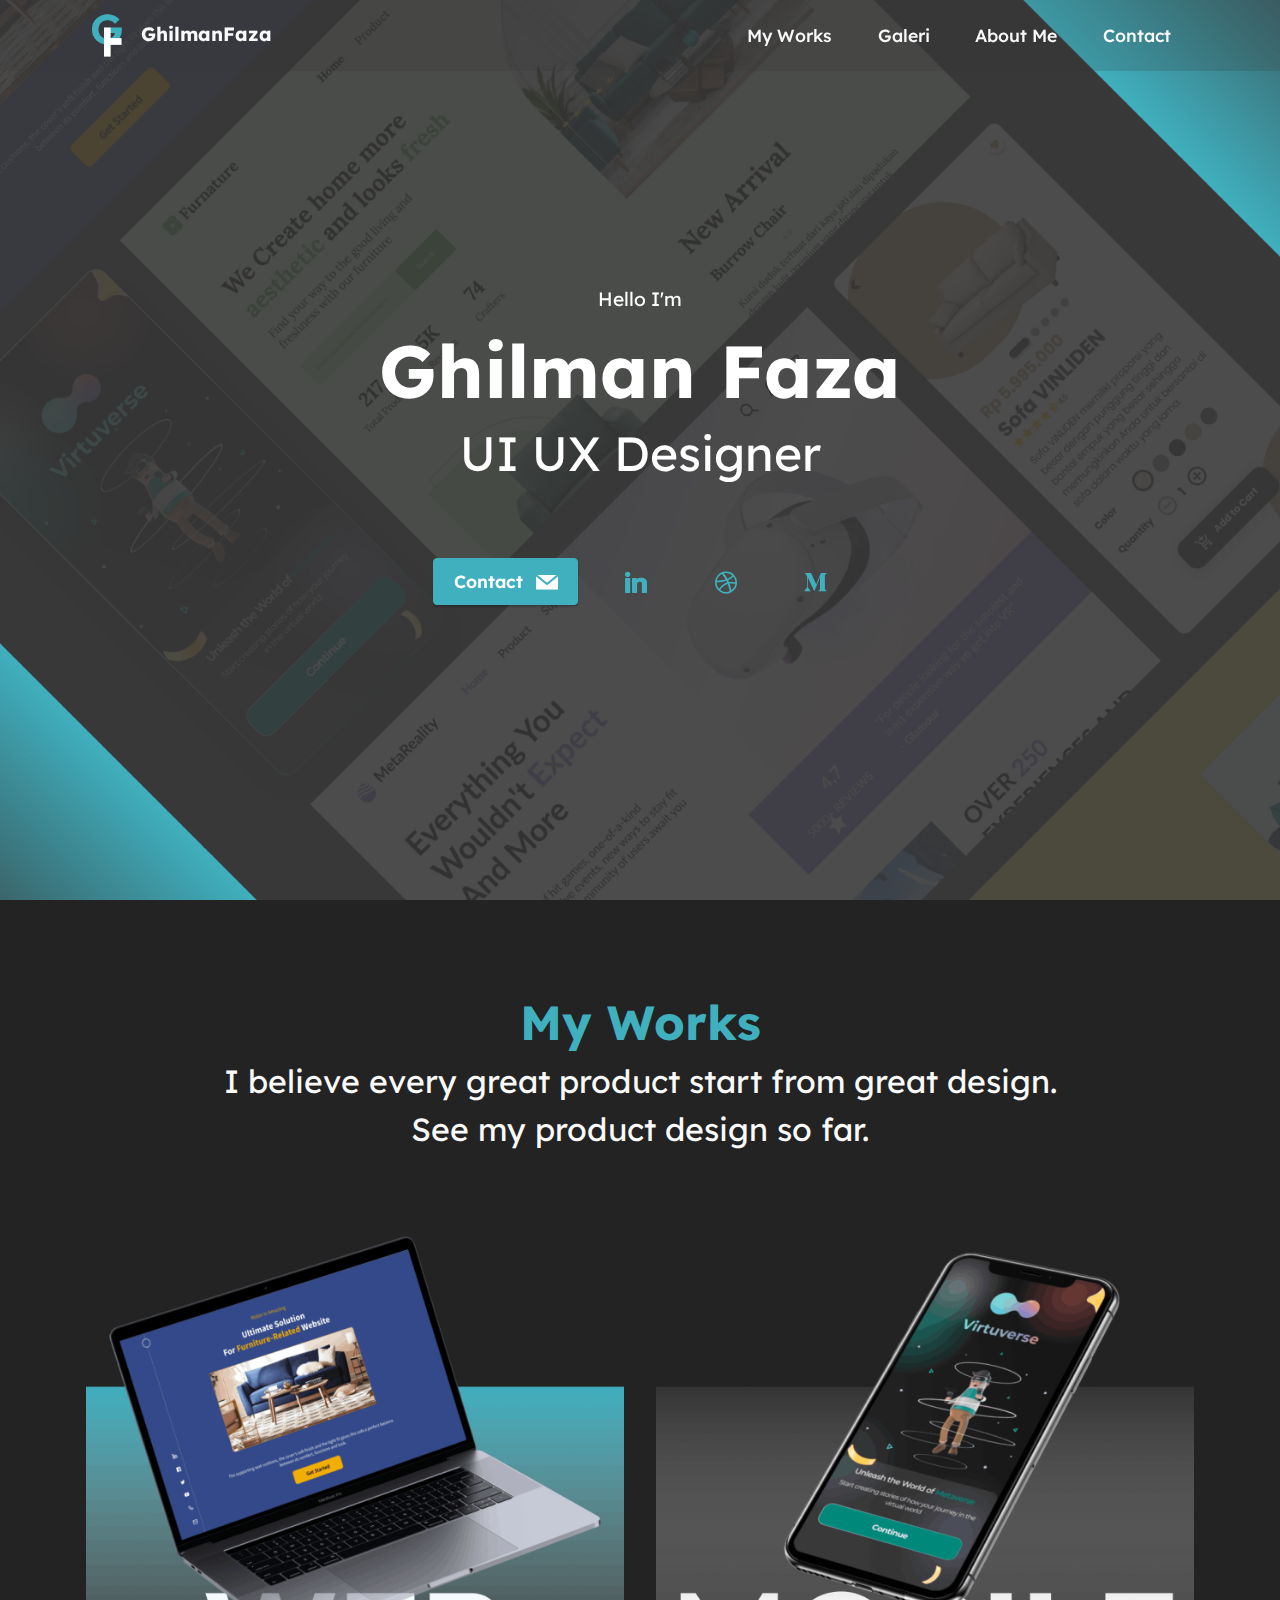
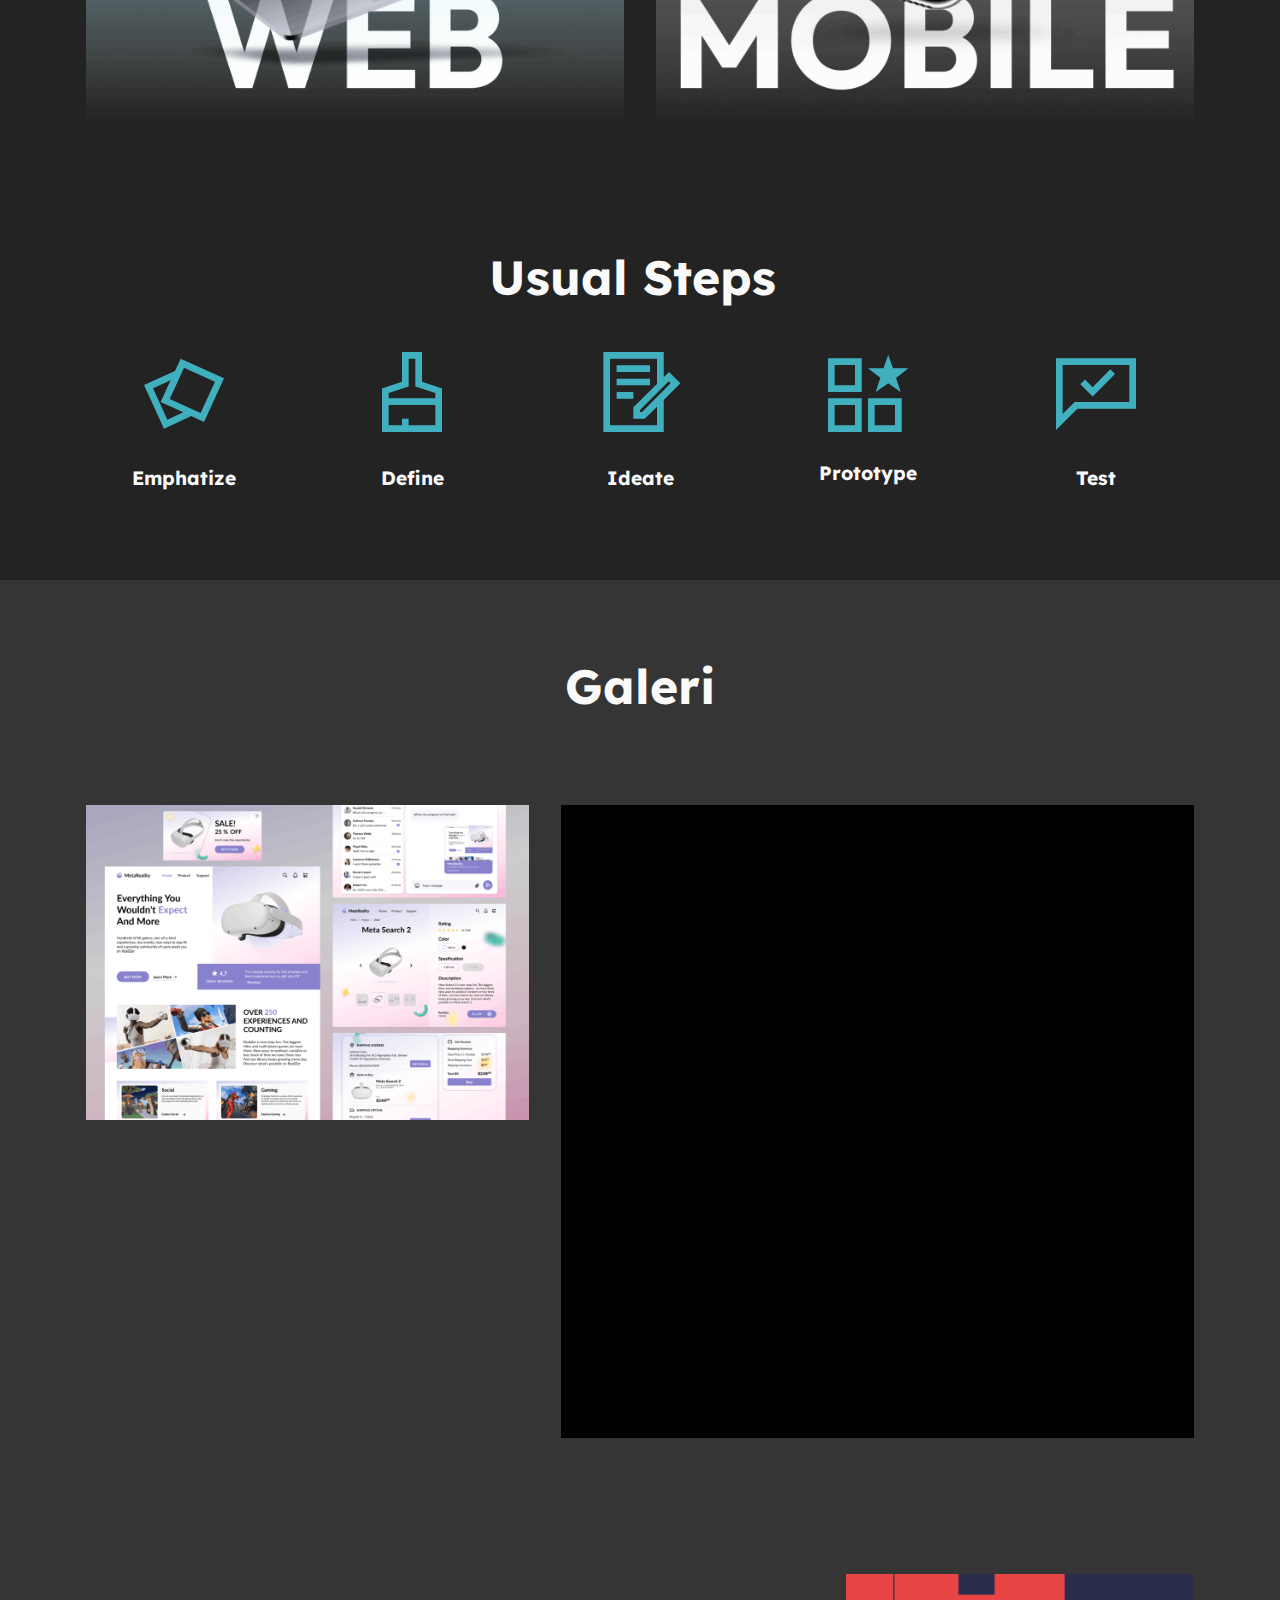
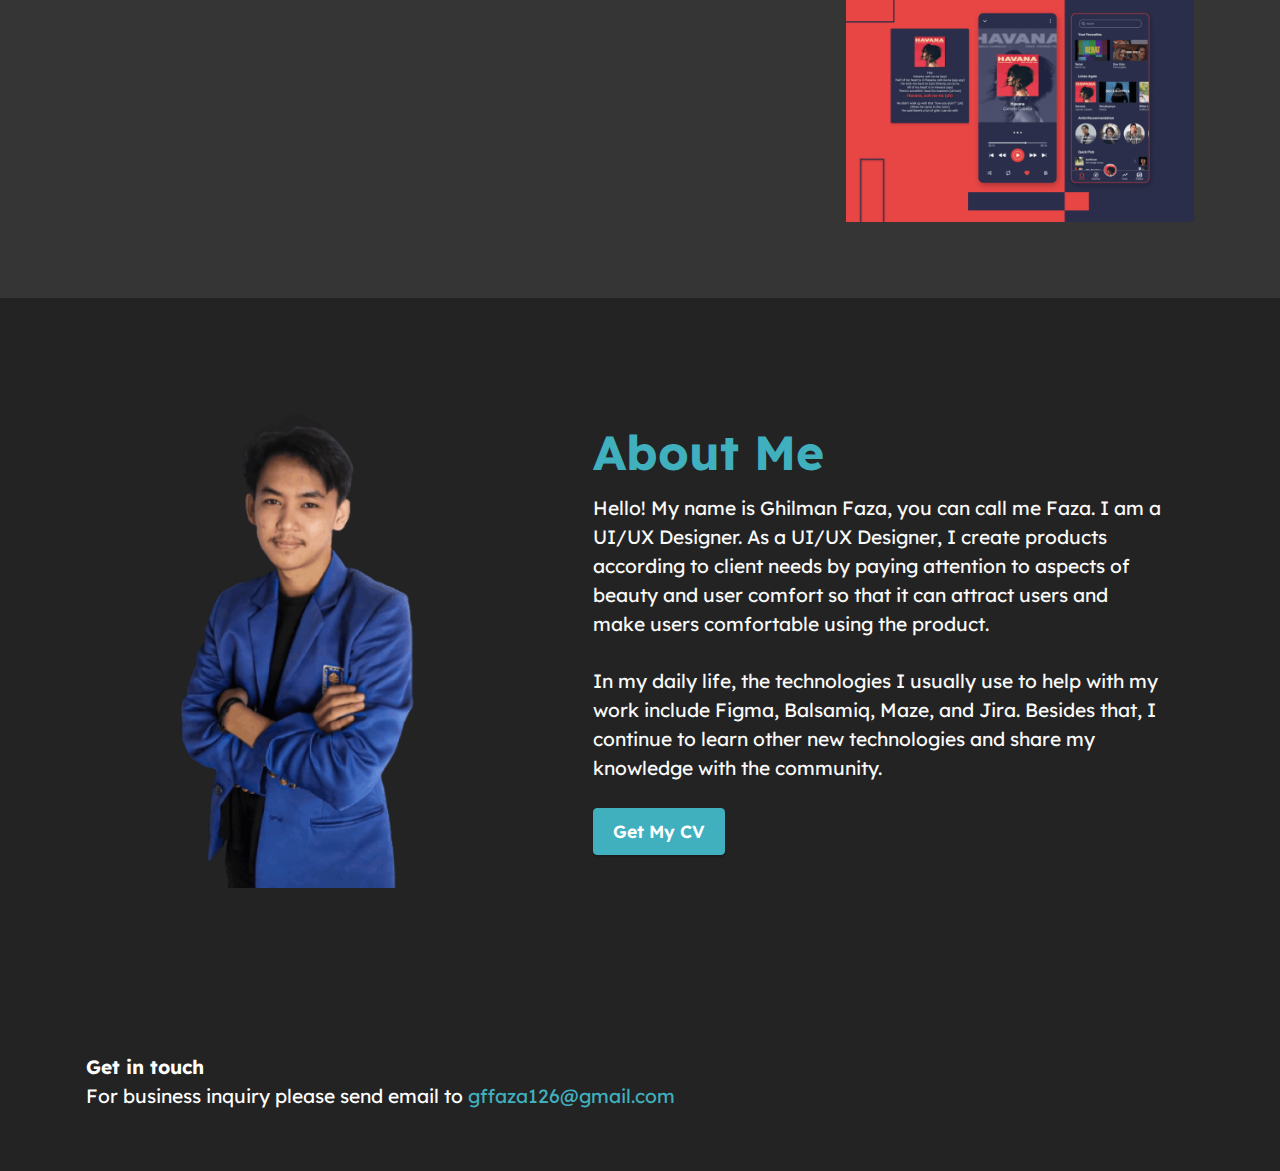
==== index.html @ dfd35814 "n.2" ====
<!DOCTYPE html>
<html  >
<head>
  <meta charset="UTF-8">
  <meta http-equiv="X-UA-Compatible" content="IE=edge">
  <meta name="generator" content="Mobirise v5.6.8, mobirise.com">
  <meta name="twitter:card" content="summary_large_image"/>
  <meta name="twitter:image:src" content="">
  <meta property="og:image" content="">
  <meta name="twitter:title" content="Home">
  <meta name="viewport" content="width=device-width, initial-scale=1, minimum-scale=1">
  <link rel="shortcut icon" href="assets/images/frame-2-1-95x96.png" type="image/x-icon">
  <meta name="description" content="">
  
  
  <title>Ghilman Faza</title>
  <link rel="stylesheet" href="assets/web/assets/mobirise-icons2/mobirise2.css">
  <link rel="stylesheet" href="assets/bootstrap/css/bootstrap.min.css">
  <link rel="stylesheet" href="assets/bootstrap/css/bootstrap-grid.min.css">
  <link rel="stylesheet" href="assets/bootstrap/css/bootstrap-reboot.min.css">
  <link rel="stylesheet" href="assets/parallax/jarallax.css">
  <link rel="stylesheet" href="assets/dropdown/css/style.css">
  <link rel="stylesheet" href="assets/socicon/css/styles.css">
  <link rel="stylesheet" href="assets/theme/css/style.css">
  <link rel="preload" href="https://fonts.googleapis.com/css?family=Lexend:100,200,300,400,500,600,700,800,900&display=swap" as="style" onload="this.onload=null;this.rel='stylesheet'">
  <noscript><link rel="stylesheet" href="https://fonts.googleapis.com/css?family=Lexend:100,200,300,400,500,600,700,800,900&display=swap"></noscript>
  <link rel="preload" as="style" href="assets/mobirise/css/mbr-additional.css"><link rel="stylesheet" href="assets/mobirise/css/mbr-additional.css" type="text/css">
  
  <style>
    @media only screen and (max-width: 600px) {
  body {
    background-color: lightblue;
  }
}
  </style>
  
  
  
</head>
<body>
  
  <section data-bs-version="5.1" class="menu menu2 cid-sFF0ciwnEL" once="menu" id="menu2-0">
    
    <nav class="navbar navbar-dropdown navbar-fixed-top navbar-expand-lg">
        <div class="container">
            <div class="navbar-brand">
                <span class="navbar-logo">
                    <a href="index.html#top">
                        <img src="assets/images/frame-2-1-95x96.png" alt="" style="height: 3rem;">
                    </a>
                </span>
                <span class="navbar-caption-wrap"><a class="navbar-caption text-white text-primary display-7" href="index.html#top">GhilmanFaza</a></span>
            </div>
            <button class="navbar-toggler" type="button" data-toggle="collapse" data-bs-toggle="collapse" data-target="#navbarSupportedContent" data-bs-target="#navbarSupportedContent" aria-controls="navbarNavAltMarkup" aria-expanded="false" aria-label="Toggle navigation">
                <div class="hamburger">
                    <span></span>
                    <span></span>
                    <span></span>
                    <span></span>
                </div>
            </button>
            <div class="collapse navbar-collapse" id="navbarSupportedContent">
                <ul class="navbar-nav nav-dropdown nav-right" data-app-modern-menu="true">
                    <li class="nav-item"><a class="nav-link link text-white text-primary display-4" href="index.html#content1-s">My Works</a></li>                    
                    <li class="nav-item"><a class="nav-link link text-white text-primary display-4" href="index.html#content4-c">Galeri</a></li>
                    <li class="nav-item"><a class="nav-link link text-white display-4" href="index.html#image1-b">About Me</a></li>
                    <li class="nav-item"><a class="nav-link link text-white text-primary display-4" href="mailto:gffaza126@gmail.com">Contact</a></li>
                </ul>
                
                
            </div>
        </div>
    </nav>
</section>

<section data-bs-version="5.1" class="header6 cid-tgIp2C3oTx mbr-fullscreen mbr-parallax-background" id="header6-0">

    

    <div class="align-center container">
        <div class="row justify-content-center">
            <div class="col-12 col-lg-10">
                <h1 class="mbr-section-title mbr-fonts-style mbr-white mb-3 display-7">Hello I'm</h1>
                <h2 class="mbr-section-subtitle mbr-fonts-style mbr-white mb-3 display-1"><strong>Ghilman Faza</strong></h2>
                <p class="mbr-text mbr-white mbr-fonts-style display-2">UI UX Designer<br><br></p>
                <div class="mbr-section-btn mt-3"><a class="btn btn-success display-4" href="mailto:gffaza126@gmail.com"><span class="socicon socicon-mail mbr-iconfont mbr-iconfont-btn"></span>Contact&nbsp;</a> <a class="btn btn-success-outline display-4" href="https://www.linkedin.com/in/ghilman-faza/" target="_blank"><span class="socicon socicon-linkedin mbr-iconfont mbr-iconfont-btn"></span></a> <a class="btn btn-success-outline display-4" href="https://dribbble.com/gffaza" target="_blank"><span class="socicon socicon-dribbble mbr-iconfont mbr-iconfont-btn"></span></a> <a class="btn btn-success-outline display-4" href="https://medium.com/@gffaza" target="_blank"><span class="socicon socicon-medium mbr-iconfont mbr-iconfont-btn"></span></a></div>
            </div>
        </div>
    </div>
</section>

<section data-bs-version="5.1" class="content1 cid-tgOLYZQV7z" id="content1-s">
    
    
    <div class="container">
        <div class="mbr-section-head">
            <h4 class="mbr-section-title mbr-fonts-style align-center mb-0 display-2"><strong>My Works</strong></h4>
            <h5 class="mbr-section-subtitle mbr-fonts-style align-center mb-0 mt-2 display-5">I believe every great product start from great design.
<div>See my product design so far.</div></h5>
        </div>
        <div class="row mt-4">
            <div class="item features-image сol-12 col-md-6 col-lg-6">
                <div class="item-wrapper">
                    <div class="item-img">
                        <a href="Web.html"> 
                        <img src="assets/images/frame-8-1256x1256.png" alt="" title="">
                    </a>
                    </div>
                    
                    
                </div>
            </div>
            <div class="item features-image сol-12 col-md-6 col-lg-6">
                <div class="item-wrapper">
                    <div class="item-img">
                        <a href="Mobile.html">
                        <img src="assets/images/frame-9-1-1256x1256.png" alt="" title="">
                    </a>
                    </div>
                    
                    
                </div>
            </div>


        </div>
    </div>
</section>

<section data-bs-version="5.1" class="features13 cid-tgKFcHIdxY" id="features14-a">
    

    
    
    <div class="container">
        <div class="row">
            <div class="col-12">
                <h3 class="mbr-section-title align-center mb-4 mbr-fonts-style display-2"><strong>Usual Steps&nbsp;</strong></h3>
            </div>
            <div class="card col-12 col-md-4 col-lg-2 p-3">
                <div class="card-wrapper">
                    <div class="card-box align-center">
                        <span class="mbr-iconfont mobi-mbri-image-gallery mobi-mbri"></span>
                        <h4 class="card-title align-center mbr-black mbr-fonts-style display-7"><strong>Emphatize</strong></h4>
                    </div>
                </div>
            </div>
            <div class="card p-3 col-12 col-md-4 col-lg-2">
                <div class="card-wrapper">
                    <div class="card-box align-center">
                        <span class="mbr-iconfont mobi-mbri-website-theme-2 mobi-mbri"></span>
                        <h4 class="card-title align-center mbr-black mbr-fonts-style display-7">
                            <strong>Define</strong></h4>
                    </div>
                </div>
            </div>
            <div class="card p-3 col-12 col-md-4 col-lg-2">
                <div class="card-wrapper">
                    <div class="card-box align-center">
                        <span class="mbr-iconfont mobi-mbri-contact-form mobi-mbri"></span>
                        <h4 class="card-title align-center mbr-black mbr-fonts-style display-7">
                            <strong>Ideate</strong></h4>
                    </div>
                </div>
            </div>
            <div class="card p-3 col-12 col-md-4 col-lg-2">
                <div class="card-wrapper">
                    <div class="card-box align-center">
                        <span class="mbr-iconfont mobi-mbri-features mobi-mbri"></span>
                        <h4 class="card-title align-center mbr-black mbr-fonts-style display-7"><p>
                            <strong>Prototype</strong></p></h4>
                    </div>
                </div>
            </div>
            <div class="card p-3 col-12 col-md-4 col-lg-2">
                <div class="card-wrapper">
                    <div class="card-box align-center">
                        <span class="mbr-iconfont mobi-mbri-cust-feedback mobi-mbri"></span>
                        <h4 class="card-title align-center mbr-black mbr-fonts-style display-7">
                            <strong>Test</strong></h4>
                    </div>
                </div>
            </div>
            
        </div>
    </div>
</section>

<section data-bs-version="5.1" class="content4 cid-tgO1Lj1Eze" id="content4-c">
    

    
    
    <div class="container">
        <div class="row justify-content-center">
            <div class="title col-md-12 col-lg-10">
                <h3 class="mbr-section-title mbr-fonts-style align-center mb-4 display-2"><strong>Galeri</strong></h3>
                
                
            </div>
        </div>
    </div>
</section>

<section data-bs-version="5.1" class="image5 cid-tgItco4JUS" id="image5-1">
    
    
    
    <div class="container">
        <div class="row">
            <div class="col-12 col-md-12">
                <div class="row">
                    <div class="col-12 col-lg-5">
                        <div class="img-item mb-3">
                            <img src="assets/images/desktop-9-1036x737.png" alt="">
                            
                        </div>
                    </div>
                    <div class="col-12 col-lg">
                        <div class="img-item mb-3">
                            
                            <!-- <img src="assets/images/instagram-post-2-1476x1476.jpg" alt=""> -->
                            <video src="assets/images/appprototype.mp4" autoplay muted loop width="100%"></video>
                            
                        </div>
                    </div>
                </div>
            </div>
        </div>
    </div>
</section>

<section data-bs-version="5.1" class="image6 cid-tgItx5Ppo9" id="image6-5">
    
    
    
    
    
    <div class="container">
        <div class="row">
            <div class="col-12 col-md-12">
                <div class="row">
                    <div class="col-12 col-lg-8">
                        <div class="img-item mb-3">
                            <!-- <img src="assets/images/desktop-1-1440x1024.jpg" alt=""> -->
                            <video src="assets/images/webprototype.mp4" autoplay loop muted width="100%"></video>
                        </div>
                    </div>
                    <div class="col-12 col-lg">
                        <div class="img-item mb-3">
                            <img src="assets/images/desktop-2-1-816x580.png" alt="">
                            
                        </div>
                    </div>
                </div>
            </div>
        </div>
    </div>
</section>

<section data-bs-version="5.1" class="image1 cid-sFF75ZhH2d" id="image1-b">
    

    

    <div class="container">
        <div class="row align-items-center">
            <div class="col-12 col-lg-5">
                <div class="image-wrapper">
                    <img src="assets/images/whatsapp-image-2022-09-02-at-19.20-4-1036x1136.png" alt="">
                    
                </div>
            </div>
            <div class="col-12 col-lg">
                <div class="text-wrapper">
                    <h3 class="mbr-section-title mbr-fonts-style mb-3 display-2">
                        <strong>About Me</strong></h3>
                    <p class="mbr-text mbr-fonts-style display-7">
                        Hello! My name is Ghilman Faza, you can call me Faza. I am a UI/UX Designer. As a UI/UX Designer, I create products according to client needs by paying attention to aspects of beauty and user comfort so that it can attract users and make users comfortable using the product.
                        <br><br>
                        In my daily life, the technologies I usually use to help with my work include Figma, Balsamiq, Maze, and Jira. Besides that, I continue to learn other new technologies and share my knowledge with the community.</p>
                        <div class="mbr-section-btn mt-3">
                            <a class="btn btn-success display-4" href="assets/file/CV_GhilmanFaza.pdf" download >Get My CV</a> 
                        </div>                        
                </div>
            </div>
        </div>
    </div>
</section>

<section data-bs-version="5.1" class="footer7 cid-sFF3CYc3p7" once="footers" id="footer7-9">

    

    

    <div class="container">
        <div class="media-container-row align-center mbr-white">
            <div class="col-12">
                <p class="mbr-text mb-0 mbr-fonts-style display-7"><strong>Get in touch
</strong><br>For business inquiry please send email to <a href="mailto:gffaza126@gmail.com" class="text-success">gffaza126@gmail.com</a></p>
            </div>
        </div>
    </div>
</section><section class="display-7" style="padding: 0;align-items: center;justify-content: center;flex-wrap: wrap;    align-content: center;display: flex;position: relative;height: 0rem;"><a href="https://mobiri.se/2593733" style="flex: 1 1;height: 0rem;position: absolute;width: 100%;z-index: 1;"><img alt="" style="height: 0rem;" src="[data-uri]"></a><p style="margin: 0;text-align: center;" class="display-7"></p><a style="z-index:1" href="https://mobirise.com"> </a></section><script src="assets/bootstrap/js/bootstrap.bundle.min.js"></script>  <script src="assets/parallax/jarallax.js"></script>  <script src="assets/smoothscroll/smooth-scroll.js"></script>  <script src="assets/ytplayer/index.js"></script>  <script src="assets/dropdown/js/navbar-dropdown.js"></script>  <script src="assets/theme/js/script.js"></script>  
  
  
</body>
</html>
---- assets/web/assets/mobirise-icons2/mobirise2.css ----
@font-face {
  font-family: 'Moririse2';
  font-display: swap;
  src:  url('mobirise2.eot?f2bix4');
  src:  url('mobirise2.eot?f2bix4#iefix') format('embedded-opentype'),
    url('mobirise2.ttf?f2bix4') format('truetype'),
    url('mobirise2.woff?f2bix4') format('woff'),
    url('mobirise2.svg?f2bix4#mobirise2') format('svg');
  font-weight: normal;
  font-style: normal;
}

[class^="mobi-"], [class*=" mobi-"] {
  /* use !important to prevent issues with browser extensions that change fonts */
  font-family: 'Moririse2' !important;
  speak: none;
  font-style: normal;
  font-weight: normal;
  font-variant: normal;
  text-transform: none;
  line-height: 1;

  /* Better Font Rendering =========== */
  -webkit-font-smoothing: antialiased;
  -moz-osx-font-smoothing: grayscale;
}

.mobi-mbri-add-submenu:before {
  content: "\e900";
}
.mobi-mbri-alert:before {
  content: "\e901";
}
.mobi-mbri-align-center:before {
  content: "\e902";
}
.mobi-mbri-align-justify:before {
  content: "\e903";
}
.mobi-mbri-align-left:before {
  content: "\e904";
}
.mobi-mbri-align-right:before {
  content: "\e905";
}
.mobi-mbri-android:before {
  content: "\e906";
}
.mobi-mbri-apple:before {
  content: "\e907";
}
.mobi-mbri-arrow-down:before {
  content: "\e908";
}
.mobi-mbri-arrow-next:before {
  content: "\e909";
}
.mobi-mbri-arrow-prev:before {
  content: "\e90a";
}
.mobi-mbri-arrow-up:before {
  content: "\e90b";
}
.mobi-mbri-bold:before {
  content: "\e90c";
}
.mobi-mbri-bookmark:before {
  content: "\e90d";
}
.mobi-mbri-bootstrap:before {
  content: "\e90e";
}
.mobi-mbri-briefcase:before {
  content: "\e90f";
}
.mobi-mbri-browse:before {
  content: "\e910";
}
.mobi-mbri-bulleted-list:before {
  content: "\e911";
}
.mobi-mbri-calendar:before {
  content: "\e912";
}
.mobi-mbri-camera:before {
  content: "\e913";
}
.mobi-mbri-cart-add:before {
  content: "\e914";
}
.mobi-mbri-cart-full:before {
  content: "\e915";
}
.mobi-mbri-cash:before {
  content: "\e916";
}
.mobi-mbri-change-style:before {
  content: "\e917";
}
.mobi-mbri-chat:before {
  content: "\e918";
}
.mobi-mbri-clock:before {
  content: "\e919";
}
.mobi-mbri-close:before {
  content: "\e91a";
}
.mobi-mbri-cloud:before {
  content: "\e91b";
}
.mobi-mbri-code:before {
  content: "\e91c";
}
.mobi-mbri-contact-form:before {
  content: "\e91d";
}
.mobi-mbri-credit-card:before {
  content: "\e91e";
}
.mobi-mbri-cursor-click:before {
  content: "\e91f";
}
.mobi-mbri-cust-feedback:before {
  content: "\e920";
}
.mobi-mbri-database:before {
  content: "\e921";
}
.mobi-mbri-delivery:before {
  content: "\e922";
}
.mobi-mbri-desktop:before {
  content: "\e923";
}
.mobi-mbri-devices:before {
  content: "\e924";
}
.mobi-mbri-down:before {
  content: "\e925";
}
.mobi-mbri-download-2:before {
  content: "\e926";
}
.mobi-mbri-download:before {
  content: "\e927";
}
.mobi-mbri-drag-n-drop-2:before {
  content: "\e928";
}
.mobi-mbri-drag-n-drop:before {
  content: "\e929";
}
.mobi-mbri-edit-2:before {
  content: "\e92a";
}
.mobi-mbri-edit:before {
  content: "\e92b";
}
.mobi-mbri-error:before {
  content: "\e92c";
}
.mobi-mbri-extension:before {
  content: "\e92d";
}
.mobi-mbri-features:before {
  content: "\e92e";
}
.mobi-mbri-file:before {
  content: "\e92f";
}
.mobi-mbri-flag:before {
  content: "\e930";
}
.mobi-mbri-folder:before {
  content: "\e931";
}
.mobi-mbri-gift:before {
  content: "\e932";
}
.mobi-mbri-github:before {
  content: "\e933";
}
.mobi-mbri-globe-2:before {
  content: "\e934";
}
.mobi-mbri-globe:before {
  content: "\e935";
}
.mobi-mbri-growing-chart:before {
  content: "\e936";
}
.mobi-mbri-hearth:before {
  content: "\e937";
}
.mobi-mbri-help:before {
  content: "\e938";
}
.mobi-mbri-home:before {
  content: "\e939";
}
.mobi-mbri-hot-cup:before {
  content: "\e93a";
}
.mobi-mbri-idea:before {
  content: "\e93b";
}
.mobi-mbri-image-gallery:before {
  content: "\e93c";
}
.mobi-mbri-image-slider:before {
  content: "\e93d";
}
.mobi-mbri-info:before {
  content: "\e93e";
}
.mobi-mbri-italic:before {
  content: "\e93f";
}
.mobi-mbri-key:before {
  content: "\e940";
}
.mobi-mbri-laptop:before {
  content: "\e941";
}
.mobi-mbri-layers:before {
  content: "\e942";
}
.mobi-mbri-left-right:before {
  content: "\e943";
}
.mobi-mbri-left:before {
  content: "\e944";
}
.mobi-mbri-letter:before {
  content: "\e945";
}
.mobi-mbri-like:before {
  content: "\e946";
}
.mobi-mbri-link:before {
  content: "\e947";
}
.mobi-mbri-lock:before {
  content: "\e948";
}
.mobi-mbri-login:before {
  content: "\e949";
}
.mobi-mbri-logout:before {
  content: "\e94a";
}
.mobi-mbri-magic-stick:before {
  content: "\e94b";
}
.mobi-mbri-map-pin:before {
  content: "\e94c";
}
.mobi-mbri-menu:before {
  content: "\e94d";
}
.mobi-mbri-mobile-2:before {
  content: "\e94e";
}
.mobi-mbri-mobile-horizontal:before {
  content: "\e94f";
}
.mobi-mbri-mobile:before {
  content: "\e950";
}
.mobi-mbri-mobirise:before {
  content: "\e951";
}
.mobi-mbri-more-horizontal:before {
  content: "\e952";
}
.mobi-mbri-more-vertical:before {
  content: "\e953";
}
.mobi-mbri-music:before {
  content: "\e954";
}
.mobi-mbri-new-file:before {
  content: "\e955";
}
.mobi-mbri-numbered-list:before {
  content: "\e956";
}
.mobi-mbri-opened-folder:before {
  content: "\e957";
}
.mobi-mbri-pages:before {
  content: "\e958";
}
.mobi-mbri-paper-plane:before {
  content: "\e959";
}
.mobi-mbri-paperclip:before {
  content: "\e95a";
}
.mobi-mbri-phone:before {
  content: "\e95b";
}
.mobi-mbri-photo:before {
  content: "\e95c";
}
.mobi-mbri-photos:before {
  content: "\e95d";
}
.mobi-mbri-pin:before {
  content: "\e95e";
}
.mobi-mbri-play:before {
  content: "\e95f";
}
.mobi-mbri-plus:before {
  content: "\e960";
}
.mobi-mbri-preview:before {
  content: "\e961";
}
.mobi-mbri-print:before {
  content: "\e962";
}
.mobi-mbri-protect:before {
  content: "\e963";
}
.mobi-mbri-question:before {
  content: "\e964";
}
.mobi-mbri-quote-left:before {
  content: "\e965";
}
.mobi-mbri-quote-right:before {
  content: "\e966";
}
.mobi-mbri-redo:before {
  content: "\e967";
}
.mobi-mbri-refresh:before {
  content: "\e968";
}
.mobi-mbri-responsive-2:before {
  content: "\e969";
}
.mobi-mbri-responsive:before {
  content: "\e96a";
}
.mobi-mbri-right:before {
  content: "\e96b";
}
.mobi-mbri-rocket:before {
  content: "\e96c";
}
.mobi-mbri-sad-face:before {
  content: "\e96d";
}
.mobi-mbri-sale:before {
  content: "\e96e";
}
.mobi-mbri-save:before {
  content: "\e96f";
}
.mobi-mbri-search:before {
  content: "\e970";
}
.mobi-mbri-setting-2:before {
  content: "\e971";
}
.mobi-mbri-setting-3:before {
  content: "\e972";
}
.mobi-mbri-setting:before {
  content: "\e973";
}
.mobi-mbri-share:before {
  content: "\e974";
}
.mobi-mbri-shopping-bag:before {
  content: "\e975";
}
.mobi-mbri-shopping-basket:before {
  content: "\e976";
}
.mobi-mbri-shopping-cart:before {
  content: "\e977";
}
.mobi-mbri-sites:before {
  content: "\e978";
}
.mobi-mbri-smile-face:before {
  content: "\e979";
}
.mobi-mbri-speed:before {
  content: "\e97a";
}
.mobi-mbri-star:before {
  content: "\e97b";
}
.mobi-mbri-success:before {
  content: "\e97c";
}
.mobi-mbri-sun:before {
  content: "\e97d";
}
.mobi-mbri-sun2:before {
  content: "\e97e";
}
.mobi-mbri-tablet-vertical:before {
  content: "\e97f";
}
.mobi-mbri-tablet:before {
  content: "\e980";
}
.mobi-mbri-target:before {
  content: "\e981";
}
.mobi-mbri-timer:before {
  content: "\e982";
}
.mobi-mbri-to-ftp:before {
  content: "\e983";
}
.mobi-mbri-to-local-drive:before {
  content: "\e984";
}
.mobi-mbri-touch-swipe:before {
  content: "\e985";
}
.mobi-mbri-touch:before {
  content: "\e986";
}
.mobi-mbri-trash:before {
  content: "\e987";
}
.mobi-mbri-underline:before {
  content: "\e988";
}
.mobi-mbri-undo:before {
  content: "\e989";
}
.mobi-mbri-unlink:before {
  content: "\e98a";
}
.mobi-mbri-unlock:before {
  content: "\e98b";
}
.mobi-mbri-up-down:before {
  content: "\e98c";
}
.mobi-mbri-up:before {
  content: "\e98d";
}
.mobi-mbri-update:before {
  content: "\e98e";
}
.mobi-mbri-upload-2:before {
  content: "\e98f";
}
.mobi-mbri-upload:before {
  content: "\e990";
}
.mobi-mbri-user-2:before {
  content: "\e991";
}
.mobi-mbri-user:before {
  content: "\e992";
}
.mobi-mbri-users:before {
  content: "\e993";
}
.mobi-mbri-video-play:before {
  content: "\e994";
}
.mobi-mbri-video:before {
  content: "\e995";
}
.mobi-mbri-watch:before {
  content: "\e996";
}
.mobi-mbri-website-theme-2:before {
  content: "\e997";
}
.mobi-mbri-website-theme:before {
  content: "\e998";
}
.mobi-mbri-wifi:before {
  content: "\e999";
}
.mobi-mbri-windows:before {
  content: "\e99a";
}
.mobi-mbri-zoom-in:before {
  content: "\e99b";
}
.mobi-mbri-zoom-out:before {
  content: "\e99c";
}
---- assets/parallax/jarallax.css ----
.jarallax {
    position: relative;
    z-index: 0;
}
.jarallax > .jarallax-img {
    position: absolute;
    object-fit: cover;
    /* support for plugin https://github.com/bfred-it/object-fit-images */
    font-family: 'object-fit: cover;';
    top: 0;
    left: 0;
    width: 100%;
    height: 100%;
    z-index: -1;
}
---- assets/dropdown/css/style.css ----
.navbar-dropdown {
  left: 0;
  padding: 0;
  position: absolute;
  right: 0;
  top: 0;
  transition: all 0.45s ease;
  z-index: 1030;
  background: #282828; }
  .navbar-dropdown .navbar-logo {
    margin-right: 0.8rem;
    transition: margin 0.3s ease-in-out;
    vertical-align: middle; }
    .navbar-dropdown .navbar-logo img {
      height: 3.125rem;
      transition: all 0.3s ease-in-out; }
    .navbar-dropdown .navbar-logo.mbr-iconfont {
      font-size: 3.125rem;
      line-height: 3.125rem; }
  .navbar-dropdown .navbar-caption {
    font-weight: 700;
    white-space: normal;
    vertical-align: -4px;
    line-height: 3.125rem !important; }
    .navbar-dropdown .navbar-caption, .navbar-dropdown .navbar-caption:hover {
      color: inherit;
      text-decoration: none; }
  .navbar-dropdown .mbr-iconfont + .navbar-caption {
    vertical-align: -1px; }
  .navbar-dropdown.navbar-fixed-top {
    position: fixed; }
  .navbar-dropdown .navbar-brand span {
    vertical-align: -4px; }
  .navbar-dropdown.bg-color.transparent {
    background: none; }
  .navbar-dropdown.navbar-short .navbar-brand {
    padding: 0.625rem 0; }
    .navbar-dropdown.navbar-short .navbar-brand span {
      vertical-align: -1px; }
  .navbar-dropdown.navbar-short .navbar-caption {
    line-height: 2.375rem !important;
    vertical-align: -2px; }
  .navbar-dropdown.navbar-short .navbar-logo {
    margin-right: 0.5rem; }
    .navbar-dropdown.navbar-short .navbar-logo img {
      height: 2.375rem; }
    .navbar-dropdown.navbar-short .navbar-logo.mbr-iconfont {
      font-size: 2.375rem;
      line-height: 2.375rem; }
  .navbar-dropdown.navbar-short .mbr-table-cell {
    height: 3.625rem; }
  .navbar-dropdown .navbar-close {
    left: 0.6875rem;
    position: fixed;
    top: 0.75rem;
    z-index: 1000; }
  .navbar-dropdown .hamburger-icon {
    content: "";
    display: inline-block;
    vertical-align: middle;
    width: 16px;
    -webkit-box-shadow: 0 -6px 0 1px #282828,0 0 0 1px #282828,0 6px 0 1px #282828;
    -moz-box-shadow: 0 -6px 0 1px #282828,0 0 0 1px #282828,0 6px 0 1px #282828;
    box-shadow: 0 -6px 0 1px #282828,0 0 0 1px #282828,0 6px 0 1px #282828; }

.dropdown-menu .dropdown-toggle[data-toggle="dropdown-submenu"]::after {
  border-bottom: 0.35em solid transparent;
  border-left: 0.35em solid;
  border-right: 0;
  border-top: 0.35em solid transparent;
  margin-left: 0.3rem; }

.dropdown-menu .dropdown-item:focus {
  outline: 0; }

.nav-dropdown {
  font-size: 0.75rem;
  font-weight: 500;
  height: auto !important; }
  .nav-dropdown .nav-btn {
    padding-left: 1rem; }
  .nav-dropdown .link {
    margin: .667em 1.667em;
    font-weight: 500;
    padding: 0;
    transition: color .2s ease-in-out; }
    .nav-dropdown .link.dropdown-toggle {
      margin-right: 2.583em; }
      .nav-dropdown .link.dropdown-toggle::after {
        margin-left: .25rem;
        border-top: 0.35em solid;
        border-right: 0.35em solid transparent;
        border-left: 0.35em solid transparent;
        border-bottom: 0; }
      .nav-dropdown .link.dropdown-toggle[aria-expanded="true"] {
        margin: 0;
        padding: 0.667em 3.263em  0.667em 1.667em; }
  .nav-dropdown .link::after,
  .nav-dropdown .dropdown-item::after {
    color: inherit; }
  .nav-dropdown .btn {
    font-size: 0.75rem;
    font-weight: 700;
    letter-spacing: 0;
    margin-bottom: 0;
    padding-left: 1.25rem;
    padding-right: 1.25rem; }
  .nav-dropdown .dropdown-menu {
    border-radius: 0;
    border: 0;
    left: 0;
    margin: 0;
    padding-bottom: 1.25rem;
    padding-top: 1.25rem;
    position: relative; }
  .nav-dropdown .dropdown-submenu {
    margin-left: 0.125rem;
    top: 0; }
  .nav-dropdown .dropdown-item {
    font-weight: 500;
    line-height: 2;
    padding: 0.3846em 4.615em 0.3846em 1.5385em;
    position: relative;
    transition: color .2s ease-in-out, background-color .2s ease-in-out; }
    .nav-dropdown .dropdown-item::after {
      margin-top: -0.3077em;
      position: absolute;
      right: 1.1538em;
      top: 50%; }
    .nav-dropdown .dropdown-item:focus, .nav-dropdown .dropdown-item:hover {
      background: none; }

@media (max-width: 767px) {
  .nav-dropdown.navbar-toggleable-sm {
    bottom: 0;
    display: none;
    left: 0;
    overflow-x: hidden;
    position: fixed;
    top: 0;
    transform: translateX(-100%);
    -ms-transform: translateX(-100%);
    -webkit-transform: translateX(-100%);
    width: 18.75rem;
    z-index: 999; } }
.nav-dropdown.navbar-toggleable-xl {
  bottom: 0;
  display: none;
  left: 0;
  overflow-x: hidden;
  position: fixed;
  top: 0;
  transform: translateX(-100%);
  -ms-transform: translateX(-100%);
  -webkit-transform: translateX(-100%);
  width: 18.75rem;
  z-index: 999; }

.nav-dropdown-sm {
  display: block !important;
  overflow-x: hidden;
  overflow: auto;
  padding-top: 3.875rem; }
  .nav-dropdown-sm::after {
    content: "";
    display: block;
    height: 3rem;
    width: 100%; }
  .nav-dropdown-sm.collapse.in ~ .navbar-close {
    display: block !important; }
  .nav-dropdown-sm.collapsing, .nav-dropdown-sm.collapse.in {
    transform: translateX(0);
    -ms-transform: translateX(0);
    -webkit-transform: translateX(0);
    transition: all 0.25s ease-out;
    -webkit-transition: all 0.25s ease-out;
    background: #282828; }
  .nav-dropdown-sm.collapsing[aria-expanded="false"] {
    transform: translateX(-100%);
    -ms-transform: translateX(-100%);
    -webkit-transform: translateX(-100%); }
  .nav-dropdown-sm .nav-item {
    display: block;
    margin-left: 0 !important;
    padding-left: 0; }
  .nav-dropdown-sm .link,
  .nav-dropdown-sm .dropdown-item {
    border-top: 1px dotted rgba(255, 255, 255, 0.1);
    font-size: 0.8125rem;
    line-height: 1.6;
    margin: 0 !important;
    padding: 0.875rem 2.4rem 0.875rem 1.5625rem !important;
    position: relative;
    white-space: normal; }
    .nav-dropdown-sm .link:focus, .nav-dropdown-sm .link:hover,
    .nav-dropdown-sm .dropdown-item:focus,
    .nav-dropdown-sm .dropdown-item:hover {
      background: rgba(0, 0, 0, 0.2) !important;
      color: #c0a375; }
  .nav-dropdown-sm .nav-btn {
    position: relative;
    padding: 1.5625rem 1.5625rem 0 1.5625rem; }
    .nav-dropdown-sm .nav-btn::before {
      border-top: 1px dotted rgba(255, 255, 255, 0.1);
      content: "";
      left: 0;
      position: absolute;
      top: 0;
      width: 100%; }
    .nav-dropdown-sm .nav-btn + .nav-btn {
      padding-top: 0.625rem; }
      .nav-dropdown-sm .nav-btn + .nav-btn::before {
        display: none; }
  .nav-dropdown-sm .btn {
    padding: 0.625rem 0; }
  .nav-dropdown-sm .dropdown-toggle[data-toggle="dropdown-submenu"]::after {
    margin-left: .25rem;
    border-top: 0.35em solid;
    border-right: 0.35em solid transparent;
    border-left: 0.35em solid transparent;
    border-bottom: 0; }
  .nav-dropdown-sm .dropdown-toggle[data-toggle="dropdown-submenu"][aria-expanded="true"]::after {
    border-top: 0;
    border-right: 0.35em solid transparent;
    border-left: 0.35em solid transparent;
    border-bottom: 0.35em solid; }
  .nav-dropdown-sm .dropdown-menu {
    margin: 0;
    padding: 0;
    position: relative;
    top: 0;
    left: 0;
    width: 100%;
    border: 0;
    float: none;
    border-radius: 0;
    background: none; }
  .nav-dropdown-sm .dropdown-submenu {
    left: 100%;
    margin-left: 0.125rem;
    margin-top: -1.25rem;
    top: 0; }

.navbar-toggleable-sm .nav-dropdown .dropdown-menu {
  position: absolute; }

.navbar-toggleable-sm .nav-dropdown .dropdown-submenu {
  left: 100%;
  margin-left: 0.125rem;
  margin-top: -1.25rem;
  top: 0; }

.navbar-toggleable-sm.opened .nav-dropdown .dropdown-menu {
  position: relative; }

.navbar-toggleable-sm.opened .nav-dropdown .dropdown-submenu {
  left: 0;
  margin-left: 00rem;
  margin-top: 0rem;
  top: 0; }

.is-builder .nav-dropdown.collapsing {
  transition: none !important; }
---- assets/socicon/css/styles.css ----
@charset "UTF-8";

@font-face {
  font-family: 'Socicon';
  src:  url('../fonts/socicon.eot');
  src:  url('../fonts/socicon.eot?#iefix') format('embedded-opentype'),
    url('../fonts/socicon.woff2') format('woff2'),
    url('../fonts/socicon.ttf') format('truetype'),
    url('../fonts/socicon.woff') format('woff'),
    url('../fonts/socicon.svg#socicon') format('svg');
  font-weight: normal;
  font-style: normal;
  font-display: swap;
}

[data-icon]:before {
  font-family: "socicon" !important;
  content: attr(data-icon);
  font-style: normal !important;
  font-weight: normal !important;
  font-variant: normal !important;
  text-transform: none !important;
  speak: none;
  line-height: 1;
  -webkit-font-smoothing: antialiased;
  -moz-osx-font-smoothing: grayscale;
}

[class^="socicon-"], [class*=" socicon-"] {
  /* use !important to prevent issues with browser extensions that change fonts */
  font-family: 'Socicon' !important;
  speak: none;
  font-style: normal;
  font-weight: normal;
  font-variant: normal;
  text-transform: none;
  line-height: 1;

  /* Better Font Rendering =========== */
  -webkit-font-smoothing: antialiased;
  -moz-osx-font-smoothing: grayscale;
}

.socicon-eitaa:before {
  content: "\e97c";
}
.socicon-soroush:before {
  content: "\e97d";
}
.socicon-bale:before {
  content: "\e97e";
}
.socicon-zazzle:before {
  content: "\e97b";
}
.socicon-society6:before {
  content: "\e97a";
}
.socicon-redbubble:before {
  content: "\e979";
}
.socicon-avvo:before {
  content: "\e978";
}
.socicon-stitcher:before {
  content: "\e977";
}
.socicon-googlehangouts:before {
  content: "\e974";
}
.socicon-dlive:before {
  content: "\e975";
}
.socicon-vsco:before {
  content: "\e976";
}
.socicon-flipboard:before {
  content: "\e973";
}
.socicon-ubuntu:before {
  content: "\e958";
}
.socicon-artstation:before {
  content: "\e959";
}
.socicon-invision:before {
  content: "\e95a";
}
.socicon-torial:before {
  content: "\e95b";
}
.socicon-collectorz:before {
  content: "\e95c";
}
.socicon-seenthis:before {
  content: "\e95d";
}
.socicon-googleplaymusic:before {
  content: "\e95e";
}
.socicon-debian:before {
  content: "\e95f";
}
.socicon-filmfreeway:before {
  content: "\e960";
}
.socicon-gnome:before {
  content: "\e961";
}
.socicon-itchio:before {
  content: "\e962";
}
.socicon-jamendo:before {
  content: "\e963";
}
.socicon-mix:before {
  content: "\e964";
}
.socicon-sharepoint:before {
  content: "\e965";
}
.socicon-tinder:before {
  content: "\e966";
}
.socicon-windguru:before {
  content: "\e967";
}
.socicon-cdbaby:before {
  content: "\e968";
}
.socicon-elementaryos:before {
  content: "\e969";
}
.socicon-stage32:before {
  content: "\e96a";
}
.socicon-tiktok:before {
  content: "\e96b";
}
.socicon-gitter:before {
  content: "\e96c";
}
.socicon-letterboxd:before {
  content: "\e96d";
}
.socicon-threema:before {
  content: "\e96e";
}
.socicon-splice:before {
  content: "\e96f";
}
.socicon-metapop:before {
  content: "\e970";
}
.socicon-naver:before {
  content: "\e971";
}
.socicon-remote:before {
  content: "\e972";
}
.socicon-internet:before {
  content: "\e957";
}
.socicon-moddb:before {
  content: "\e94b";
}
.socicon-indiedb:before {
  content: "\e94c";
}
.socicon-traxsource:before {
  content: "\e94d";
}
.socicon-gamefor:before {
  content: "\e94e";
}
.socicon-pixiv:before {
  content: "\e94f";
}
.socicon-myanimelist:before {
  content: "\e950";
}
.socicon-blackberry:before {
  content: "\e951";
}
.socicon-wickr:before {
  content: "\e952";
}
.socicon-spip:before {
  content: "\e953";
}
.socicon-napster:before {
  content: "\e954";
}
.socicon-beatport:before {
  content: "\e955";
}
.socicon-hackerone:before {
  content: "\e956";
}
.socicon-hackernews:before {
  content: "\e946";
}
.socicon-smashwords:before {
  content: "\e947";
}
.socicon-kobo:before {
  content: "\e948";
}
.socicon-bookbub:before {
  content: "\e949";
}
.socicon-mailru:before {
  content: "\e94a";
}
.socicon-gitlab:before {
  content: "\e945";
}
.socicon-instructables:before {
  content: "\e944";
}
.socicon-portfolio:before {
  content: "\e943";
}
.socicon-codered:before {
  content: "\e940";
}
.socicon-origin:before {
  content: "\e941";
}
.socicon-nextdoor:before {
  content: "\e942";
}
.socicon-udemy:before {
  content: "\e93f";
}
.socicon-livemaster:before {
  content: "\e93e";
}
.socicon-crunchbase:before {
  content: "\e93b";
}
.socicon-homefy:before {
  content: "\e93c";
}
.socicon-calendly:before {
  content: "\e93d";
}
.socicon-realtor:before {
  content: "\e90f";
}
.socicon-tidal:before {
  content: "\e910";
}
.socicon-qobuz:before {
  content: "\e911";
}
.socicon-natgeo:before {
  content: "\e912";
}
.socicon-mastodon:before {
  content: "\e913";
}
.socicon-unsplash:before {
  content: "\e914";
}
.socicon-homeadvisor:before {
  content: "\e915";
}
.socicon-angieslist:before {
  content: "\e916";
}
.socicon-codepen:before {
  content: "\e917";
}
.socicon-slack:before {
  content: "\e918";
}
.socicon-openaigym:before {
  content: "\e919";
}
.socicon-logmein:before {
  content: "\e91a";
}
.socicon-fiverr:before {
  content: "\e91b";
}
.socicon-gotomeeting:before {
  content: "\e91c";
}
.socicon-aliexpress:before {
  content: "\e91d";
}
.socicon-guru:before {
  content: "\e91e";
}
.socicon-appstore:before {
  content: "\e91f";
}
.socicon-homes:before {
  content: "\e920";
}
.socicon-zoom:before {
  content: "\e921";
}
.socicon-alibaba:before {
  content: "\e922";
}
.socicon-craigslist:before {
  content: "\e923";
}
.socicon-wix:before {
  content: "\e924";
}
.socicon-redfin:before {
  content: "\e925";
}
.socicon-googlecalendar:before {
  content: "\e926";
}
.socicon-shopify:before {
  content: "\e927";
}
.socicon-freelancer:before {
  content: "\e928";
}
.socicon-seedrs:before {
  content: "\e929";
}
.socicon-bing:before {
  content: "\e92a";
}
.socicon-doodle:before {
  content: "\e92b";
}
.socicon-bonanza:before {
  content: "\e92c";
}
.socicon-squarespace:before {
  content: "\e92d";
}
.socicon-toptal:before {
  content: "\e92e";
}
.socicon-gust:before {
  content: "\e92f";
}
.socicon-ask:before {
  content: "\e930";
}
.socicon-trulia:before {
  content: "\e931";
}
.socicon-loomly:before {
  content: "\e932";
}
.socicon-ghost:before {
  content: "\e933";
}
.socicon-upwork:before {
  content: "\e934";
}
.socicon-fundable:before {
  content: "\e935";
}
.socicon-booking:before {
  content: "\e936";
}
.socicon-googlemaps:before {
  content: "\e937";
}
.socicon-zillow:before {
  content: "\e938";
}
.socicon-niconico:before {
  content: "\e939";
}
.socicon-toneden:before {
  content: "\e93a";
}
.socicon-augment:before {
  content: "\e908";
}
.socicon-bitbucket:before {
  content: "\e909";
}
.socicon-fyuse:before {
  content: "\e90a";
}
.socicon-yt-gaming:before {
  content: "\e90b";
}
.socicon-sketchfab:before {
  content: "\e90c";
}
.socicon-mobcrush:before {
  content: "\e90d";
}
.socicon-microsoft:before {
  content: "\e90e";
}
.socicon-pandora:before {
  content: "\e907";
}
.socicon-messenger:before {
  content: "\e906";
}
.socicon-gamewisp:before {
  content: "\e905";
}
.socicon-bloglovin:before {
  content: "\e904";
}
.socicon-tunein:before {
  content: "\e903";
}
.socicon-gamejolt:before {
  content: "\e901";
}
.socicon-trello:before {
  content: "\e902";
}
.socicon-spreadshirt:before {
  content: "\e900";
}
.socicon-500px:before {
  content: "\e000";
}
.socicon-8tracks:before {
  content: "\e001";
}
.socicon-airbnb:before {
  content: "\e002";
}
.socicon-alliance:before {
  content: "\e003";
}
.socicon-amazon:before {
  content: "\e004";
}
.socicon-amplement:before {
  content: "\e005";
}
.socicon-android:before {
  content: "\e006";
}
.socicon-angellist:before {
  content: "\e007";
}
.socicon-apple:before {
  content: "\e008";
}
.socicon-appnet:before {
  content: "\e009";
}
.socicon-baidu:before {
  content: "\e00a";
}
.socicon-bandcamp:before {
  content: "\e00b";
}
.socicon-battlenet:before {
  content: "\e00c";
}
.socicon-mixer:before {
  content: "\e00d";
}
.socicon-bebee:before {
  content: "\e00e";
}
.socicon-bebo:before {
  content: "\e00f";
}
.socicon-behance:before {
  content: "\e010";
}
.socicon-blizzard:before {
  content: "\e011";
}
.socicon-blogger:before {
  content: "\e012";
}
.socicon-buffer:before {
  content: "\e013";
}
.socicon-chrome:before {
  content: "\e014";
}
.socicon-coderwall:before {
  content: "\e015";
}
.socicon-curse:before {
  content: "\e016";
}
.socicon-dailymotion:before {
  content: "\e017";
}
.socicon-deezer:before {
  content: "\e018";
}
.socicon-delicious:before {
  content: "\e019";
}
.socicon-deviantart:before {
  content: "\e01a";
}
.socicon-diablo:before {
  content: "\e01b";
}
.socicon-digg:before {
  content: "\e01c";
}
.socicon-discord:before {
  content: "\e01d";
}
.socicon-disqus:before {
  content: "\e01e";
}
.socicon-douban:before {
  content: "\e01f";
}
.socicon-draugiem:before {
  content: "\e020";
}
.socicon-dribbble:before {
  content: "\e021";
}
.socicon-drupal:before {
  content: "\e022";
}
.socicon-ebay:before {
  content: "\e023";
}
.socicon-ello:before {
  content: "\e024";
}
.socicon-endomodo:before {
  content: "\e025";
}
.socicon-envato:before {
  content: "\e026";
}
.socicon-etsy:before {
  content: "\e027";
}
.socicon-facebook:before {
  content: "\e028";
}
.socicon-feedburner:before {
  content: "\e029";
}
.socicon-filmweb:before {
  content: "\e02a";
}
.socicon-firefox:before {
  content: "\e02b";
}
.socicon-flattr:before {
  content: "\e02c";
}
.socicon-flickr:before {
  content: "\e02d";
}
.socicon-formulr:before {
  content: "\e02e";
}
.socicon-forrst:before {
  content: "\e02f";
}
.socicon-foursquare:before {
  content: "\e030";
}
.socicon-friendfeed:before {
  content: "\e031";
}
.socicon-github:before {
  content: "\e032";
}
.socicon-goodreads:before {
  content: "\e033";
}
.socicon-google:before {
  content: "\e034";
}
.socicon-googlescholar:before {
  content: "\e035";
}
.socicon-googlegroups:before {
  content: "\e036";
}
.socicon-googlephotos:before {
  content: "\e037";
}
.socicon-googleplus:before {
  content: "\e038";
}
.socicon-grooveshark:before {
  content: "\e039";
}
.socicon-hackerrank:before {
  content: "\e03a";
}
.socicon-hearthstone:before {
  content: "\e03b";
}
.socicon-hellocoton:before {
  content: "\e03c";
}
.socicon-heroes:before {
  content: "\e03d";
}
.socicon-smashcast:before {
  content: "\e03e";
}
.socicon-horde:before {
  content: "\e03f";
}
.socicon-houzz:before {
  content: "\e040";
}
.socicon-icq:before {
  content: "\e041";
}
.socicon-identica:before {
  content: "\e042";
}
.socicon-imdb:before {
  content: "\e043";
}
.socicon-instagram:before {
  content: "\e044";
}
.socicon-issuu:before {
  content: "\e045";
}
.socicon-istock:before {
  content: "\e046";
}
.socicon-itunes:before {
  content: "\e047";
}
.socicon-keybase:before {
  content: "\e048";
}
.socicon-lanyrd:before {
  content: "\e049";
}
.socicon-lastfm:before {
  content: "\e04a";
}
.socicon-line:before {
  content: "\e04b";
}
.socicon-linkedin:before {
  content: "\e04c";
}
.socicon-livejournal:before {
  content: "\e04d";
}
.socicon-lyft:before {
  content: "\e04e";
}
.socicon-macos:before {
  content: "\e04f";
}
.socicon-mail:before {
  content: "\e050";
}
.socicon-medium:before {
  content: "\e051";
}
.socicon-meetup:before {
  content: "\e052";
}
.socicon-mixcloud:before {
  content: "\e053";
}
.socicon-modelmayhem:before {
  content: "\e054";
}
.socicon-mumble:before {
  content: "\e055";
}
.socicon-myspace:before {
  content: "\e056";
}
.socicon-newsvine:before {
  content: "\e057";
}
.socicon-nintendo:before {
  content: "\e058";
}
.socicon-npm:before {
  content: "\e059";
}
.socicon-odnoklassniki:before {
  content: "\e05a";
}
.socicon-openid:before {
  content: "\e05b";
}
.socicon-opera:before {
  content: "\e05c";
}
.socicon-outlook:before {
  content: "\e05d";
}
.socicon-overwatch:before {
  content: "\e05e";
}
.socicon-patreon:before {
  content: "\e05f";
}
.socicon-paypal:before {
  content: "\e060";
}
.socicon-periscope:before {
  content: "\e061";
}
.socicon-persona:before {
  content: "\e062";
}
.socicon-pinterest:before {
  content: "\e063";
}
.socicon-play:before {
  content: "\e064";
}
.socicon-player:before {
  content: "\e065";
}
.socicon-playstation:before {
  content: "\e066";
}
.socicon-pocket:before {
  content: "\e067";
}
.socicon-qq:before {
  content: "\e068";
}
.socicon-quora:before {
  content: "\e069";
}
.socicon-raidcall:before {
  content: "\e06a";
}
.socicon-ravelry:before {
  content: "\e06b";
}
.socicon-reddit:before {
  content: "\e06c";
}
.socicon-renren:before {
  content: "\e06d";
}
.socicon-researchgate:before {
  content: "\e06e";
}
.socicon-residentadvisor:before {
  content: "\e06f";
}
.socicon-reverbnation:before {
  content: "\e070";
}
.socicon-rss:before {
  content: "\e071";
}
.socicon-sharethis:before {
  content: "\e072";
}
.socicon-skype:before {
  content: "\e073";
}
.socicon-slideshare:before {
  content: "\e074";
}
.socicon-smugmug:before {
  content: "\e075";
}
.socicon-snapchat:before {
  content: "\e076";
}
.socicon-songkick:before {
  content: "\e077";
}
.socicon-soundcloud:before {
  content: "\e078";
}
.socicon-spotify:before {
  content: "\e079";
}
.socicon-stackexchange:before {
  content: "\e07a";
}
.socicon-stackoverflow:before {
  content: "\e07b";
}
.socicon-starcraft:before {
  content: "\e07c";
}
.socicon-stayfriends:before {
  content: "\e07d";
}
.socicon-steam:before {
  content: "\e07e";
}
.socicon-storehouse:before {
  content: "\e07f";
}
.socicon-strava:before {
  content: "\e080";
}
.socicon-streamjar:before {
  content: "\e081";
}
.socicon-stumbleupon:before {
  content: "\e082";
}
.socicon-swarm:before {
  content: "\e083";
}
.socicon-teamspeak:before {
  content: "\e084";
}
.socicon-teamviewer:before {
  content: "\e085";
}
.socicon-technorati:before {
  content: "\e086";
}
.socicon-telegram:before {
  content: "\e087";
}
.socicon-tripadvisor:before {
  content: "\e088";
}
.socicon-tripit:before {
  content: "\e089";
}
.socicon-triplej:before {
  content: "\e08a";
}
.socicon-tumblr:before {
  content: "\e08b";
}
.socicon-twitch:before {
  content: "\e08c";
}
.socicon-twitter:before {
  content: "\e08d";
}
.socicon-uber:before {
  content: "\e08e";
}
.socicon-ventrilo:before {
  content: "\e08f";
}
.socicon-viadeo:before {
  content: "\e090";
}
.socicon-viber:before {
  content: "\e091";
}
.socicon-viewbug:before {
  content: "\e092";
}
.socicon-vimeo:before {
  content: "\e093";
}
.socicon-vine:before {
  content: "\e094";
}
.socicon-vkontakte:before {
  content: "\e095";
}
.socicon-warcraft:before {
  content: "\e096";
}
.socicon-wechat:before {
  content: "\e097";
}
.socicon-weibo:before {
  content: "\e098";
}
.socicon-whatsapp:before {
  content: "\e099";
}
.socicon-wikipedia:before {
  content: "\e09a";
}
.socicon-windows:before {
  content: "\e09b";
}
.socicon-wordpress:before {
  content: "\e09c";
}
.socicon-wykop:before {
  content: "\e09d";
}
.socicon-xbox:before {
  content: "\e09e";
}
.socicon-xing:before {
  content: "\e09f";
}
.socicon-yahoo:before {
  content: "\e0a0";
}
.socicon-yammer:before {
  content: "\e0a1";
}
.socicon-yandex:before {
  content: "\e0a2";
}
.socicon-yelp:before {
  content: "\e0a3";
}
.socicon-younow:before {
  content: "\e0a4";
}
.socicon-youtube:before {
  content: "\e0a5";
}
.socicon-zapier:before {
  content: "\e0a6";
}
.socicon-zerply:before {
  content: "\e0a7";
}
.socicon-zomato:before {
  content: "\e0a8";
}
.socicon-zynga:before {
  content: "\e0a9";
}
---- assets/theme/css/style.css ----
@charset "UTF-8";
section {
  background-color: #ffffff;
}

body {
  font-style: normal;
  line-height: 1.5;
  font-weight: 400;
  color: #232323;
  position: relative;
}

button {
  background-color: transparent;
  border-color: transparent;
}

section,
.container,
.container-fluid {
  position: relative;
  word-wrap: break-word;
}

a.mbr-iconfont:hover {
  text-decoration: none;
}

.article .lead p,
.article .lead ul,
.article .lead ol,
.article .lead pre,
.article .lead blockquote {
  margin-bottom: 0;
}

a {
  font-style: normal;
  font-weight: 400;
  cursor: pointer;
}
a, a:hover {
  text-decoration: none;
}

.mbr-section-title {
  font-style: normal;
  line-height: 1.3;
}

.mbr-section-subtitle {
  line-height: 1.3;
}

.mbr-text {
  font-style: normal;
  line-height: 1.7;
}

h1,
h2,
h3,
h4,
h5,
h6,
.display-1,
.display-2,
.display-4,
.display-5,
.display-7,
span,
p,
a {
  line-height: 1;
  word-break: break-word;
  word-wrap: break-word;
  font-weight: 400;
}

b,
strong {
  font-weight: bold;
}

input:-webkit-autofill, input:-webkit-autofill:hover, input:-webkit-autofill:focus, input:-webkit-autofill:active {
  transition-delay: 9999s;
  -webkit-transition-property: background-color, color;
  transition-property: background-color, color;
}

textarea[type=hidden] {
  display: none;
}

section {
  background-position: 50% 50%;
  background-repeat: no-repeat;
  background-size: cover;
}
section .mbr-background-video,
section .mbr-background-video-preview {
  position: absolute;
  bottom: 0;
  left: 0;
  right: 0;
  top: 0;
}

.hidden {
  visibility: hidden;
}

.mbr-z-index20 {
  z-index: 20;
}

/*! Base colors */
.mbr-white {
  color: #ffffff;
}

.mbr-black {
  color: #111111;
}

.mbr-bg-white {
  background-color: #ffffff;
}

.mbr-bg-black {
  background-color: #000000;
}

/*! Text-aligns */
.align-left {
  text-align: left;
}

.align-center {
  text-align: center;
}

.align-right {
  text-align: right;
}

/*! Font-weight  */
.mbr-light {
  font-weight: 300;
}

.mbr-regular {
  font-weight: 400;
}

.mbr-semibold {
  font-weight: 500;
}

.mbr-bold {
  font-weight: 700;
}

/*! Media  */
.media-content {
  flex-basis: 100%;
}

.media-container-row {
  display: flex;
  flex-direction: row;
  flex-wrap: wrap;
  justify-content: center;
  align-content: center;
  align-items: start;
}
.media-container-row .media-size-item {
  width: 400px;
}

.media-container-column {
  display: flex;
  flex-direction: column;
  flex-wrap: wrap;
  justify-content: center;
  align-content: center;
  align-items: stretch;
}
.media-container-column > * {
  width: 100%;
}

@media (min-width: 992px) {
  .media-container-row {
    flex-wrap: nowrap;
  }
}
figure {
  margin-bottom: 0;
  overflow: hidden;
}

figure[mbr-media-size] {
  transition: width 0.1s;
}

img,
iframe {
  display: block;
  width: 100%;
}

.card {
  background-color: transparent;
  border: none;
}

.card-box {
  width: 100%;
}

.card-img {
  text-align: center;
  flex-shrink: 0;
  -webkit-flex-shrink: 0;
}

.media {
  max-width: 100%;
  margin: 0 auto;
}

.mbr-figure {
  align-self: center;
}

.media-container > div {
  max-width: 100%;
}

.mbr-figure img,
.card-img img {
  width: 100%;
}

@media (max-width: 991px) {
  .media-size-item {
    width: auto !important;
  }

  .media {
    width: auto;
  }

  .mbr-figure {
    width: 100% !important;
  }
}
/*! Buttons */
.mbr-section-btn {
  margin-left: -0.6rem;
  margin-right: -0.6rem;
  font-size: 0;
}

.btn {
  font-weight: 600;
  border-width: 1px;
  font-style: normal;
  margin: 0.6rem 0.6rem;
  white-space: normal;
  transition: all 0.2s ease-in-out;
  display: inline-flex;
  align-items: center;
  justify-content: center;
  word-break: break-word;
}

.btn-sm {
  font-weight: 600;
  letter-spacing: 0px;
  transition: all 0.3s ease-in-out;
}

.btn-md {
  font-weight: 600;
  letter-spacing: 0px;
  transition: all 0.3s ease-in-out;
}

.btn-lg {
  font-weight: 600;
  letter-spacing: 0px;
  transition: all 0.3s ease-in-out;
}

.btn-form {
  margin: 0;
}
.btn-form:hover {
  cursor: pointer;
}

nav .mbr-section-btn {
  margin-left: 0rem;
  margin-right: 0rem;
}

/*! Btn icon margin */
.btn .mbr-iconfont,
.btn.btn-sm .mbr-iconfont {
  order: 1;
  cursor: pointer;
  margin-left: 0.5rem;
  vertical-align: sub;
}

.btn.btn-md .mbr-iconfont,
.btn.btn-md .mbr-iconfont {
  margin-left: 0.8rem;
}

.mbr-regular {
  font-weight: 400;
}

.mbr-semibold {
  font-weight: 500;
}

.mbr-bold {
  font-weight: 700;
}

[type=submit] {
  -webkit-appearance: none;
}

/*! Full-screen */
.mbr-fullscreen .mbr-overlay {
  min-height: 100vh;
}

.mbr-fullscreen {
  display: flex;
  display: -moz-flex;
  display: -ms-flex;
  display: -o-flex;
  align-items: center;
  min-height: 100vh;
  padding-top: 3rem;
  padding-bottom: 3rem;
}

/*! Map */
.map {
  height: 25rem;
  position: relative;
}
.map iframe {
  width: 100%;
  height: 100%;
}

/*! Scroll to top arrow */
.mbr-arrow-up {
  bottom: 25px;
  right: 90px;
  position: fixed;
  text-align: right;
  z-index: 5000;
  color: #ffffff;
  font-size: 22px;
}

.mbr-arrow-up a {
  background: rgba(0, 0, 0, 0.2);
  border-radius: 50%;
  color: #fff;
  display: inline-block;
  height: 60px;
  width: 60px;
  border: 2px solid #fff;
  outline-style: none !important;
  position: relative;
  text-decoration: none;
  transition: all 0.3s ease-in-out;
  cursor: pointer;
  text-align: center;
}
.mbr-arrow-up a:hover {
  background-color: rgba(0, 0, 0, 0.4);
}
.mbr-arrow-up a i {
  line-height: 60px;
}

.mbr-arrow-up-icon {
  display: block;
  color: #fff;
}

.mbr-arrow-up-icon::before {
  content: "›";
  display: inline-block;
  font-family: serif;
  font-size: 22px;
  line-height: 1;
  font-style: normal;
  position: relative;
  top: 6px;
  left: -4px;
  transform: rotate(-90deg);
}

/*! Arrow Down */
.mbr-arrow {
  position: absolute;
  bottom: 45px;
  left: 50%;
  width: 60px;
  height: 60px;
  cursor: pointer;
  background-color: rgba(80, 80, 80, 0.5);
  border-radius: 50%;
  transform: translateX(-50%);
}
@media (max-width: 767px) {
  .mbr-arrow {
    display: none;
  }
}
.mbr-arrow > a {
  display: inline-block;
  text-decoration: none;
  outline-style: none;
  -webkit-animation: arrowdown 1.7s ease-in-out infinite;
          animation: arrowdown 1.7s ease-in-out infinite;
  color: #ffffff;
}
.mbr-arrow > a > i {
  position: absolute;
  top: -2px;
  left: 15px;
  font-size: 2rem;
}

#scrollToTop a i::before {
  content: "";
  position: absolute;
  display: block;
  border-bottom: 2.5px solid #fff;
  border-left: 2.5px solid #fff;
  width: 27.8%;
  height: 27.8%;
  left: 50%;
  top: 51%;
  transform: translateY(-30%) translateX(-50%) rotate(135deg);
}

@keyframes arrowdown {
  0% {
    transform: translateY(0px);
  }
  50% {
    transform: translateY(-5px);
  }
  100% {
    transform: translateY(0px);
  }
}
@-webkit-keyframes arrowdown {
  0% {
    transform: translateY(0px);
  }
  50% {
    transform: translateY(-5px);
  }
  100% {
    transform: translateY(0px);
  }
}
@media (max-width: 500px) {
  .mbr-arrow-up {
    left: 0;
    right: 0;
    text-align: center;
  }
}
/*Gradients animation*/
@keyframes gradient-animation {
  from {
    background-position: 0% 100%;
    -webkit-animation-timing-function: ease-in-out;
            animation-timing-function: ease-in-out;
  }
  to {
    background-position: 100% 0%;
    -webkit-animation-timing-function: ease-in-out;
            animation-timing-function: ease-in-out;
  }
}
@-webkit-keyframes gradient-animation {
  from {
    background-position: 0% 100%;
    -webkit-animation-timing-function: ease-in-out;
            animation-timing-function: ease-in-out;
  }
  to {
    background-position: 100% 0%;
    -webkit-animation-timing-function: ease-in-out;
            animation-timing-function: ease-in-out;
  }
}
.bg-gradient {
  background-size: 200% 200%;
  animation: gradient-animation 5s infinite alternate;
  -webkit-animation: gradient-animation 5s infinite alternate;
}

.menu .navbar-brand {
  display: -webkit-flex;
}
.menu .navbar-brand span {
  display: flex;
  display: -webkit-flex;
}
.menu .navbar-brand .navbar-caption-wrap {
  display: -webkit-flex;
}
.menu .navbar-brand .navbar-logo img {
  display: -webkit-flex;
  width: auto;
}
@media (min-width: 768px) and (max-width: 991px) {
  .menu .navbar-toggleable-sm .navbar-nav {
    display: -ms-flexbox;
  }
}
@media (max-width: 991px) {
  .menu .navbar-collapse {
    max-height: 93.5vh;
  }
  .menu .navbar-collapse.show {
    overflow: auto;
  }
}
@media (min-width: 992px) {
  .menu .navbar-nav.nav-dropdown {
    display: -webkit-flex;
  }
  .menu .navbar-toggleable-sm .navbar-collapse {
    display: -webkit-flex !important;
  }
  .menu .collapsed .navbar-collapse {
    max-height: 93.5vh;
  }
  .menu .collapsed .navbar-collapse.show {
    overflow: auto;
  }
}
@media (max-width: 767px) {
  .menu .navbar-collapse {
    max-height: 80vh;
  }
}

.nav-link .mbr-iconfont {
  margin-right: 0.5rem;
}

.navbar {
  display: -webkit-flex;
  -webkit-flex-wrap: wrap;
  -webkit-align-items: center;
  -webkit-justify-content: space-between;
}

.navbar-collapse {
  -webkit-flex-basis: 100%;
  -webkit-flex-grow: 1;
  -webkit-align-items: center;
}

.nav-dropdown .link {
  padding: 0.667em 1.667em !important;
  margin: 0 !important;
}

.nav {
  display: -webkit-flex;
  -webkit-flex-wrap: wrap;
}

.row {
  display: -webkit-flex;
  -webkit-flex-wrap: wrap;
}

.justify-content-center {
  -webkit-justify-content: center;
}

.form-inline {
  display: -webkit-flex;
}

.card-wrapper {
  -webkit-flex: 1;
}

.carousel-control {
  z-index: 10;
  display: -webkit-flex;
}

.carousel-controls {
  display: -webkit-flex;
}

.media {
  display: -webkit-flex;
}

.form-group:focus {
  outline: none;
}

.jq-selectbox__select {
  padding: 7px 0;
  position: relative;
}

.jq-selectbox__dropdown {
  overflow: hidden;
  border-radius: 10px;
  position: absolute;
  top: 100%;
  left: 0 !important;
  width: 100% !important;
}

.jq-selectbox__trigger-arrow {
  right: 0;
  transform: translateY(-50%);
}

.jq-selectbox li {
  padding: 1.07em 0.5em;
}

input[type=range] {
  padding-left: 0 !important;
  padding-right: 0 !important;
}

.modal-dialog,
.modal-content {
  height: 100%;
}

.modal-dialog .carousel-inner {
  height: calc(100vh - 1.75rem);
}
@media (max-width: 575px) {
  .modal-dialog .carousel-inner {
    height: calc(100vh - 1rem);
  }
}

.carousel-item {
  text-align: center;
}

.carousel-item img {
  margin: auto;
}

.navbar-toggler {
  align-self: flex-start;
  padding: 0.25rem 0.75rem;
  font-size: 1.25rem;
  line-height: 1;
  background: transparent;
  border: 1px solid transparent;
  border-radius: 0.25rem;
}

.navbar-toggler:focus,
.navbar-toggler:hover {
  text-decoration: none;
  box-shadow: none;
}

.navbar-toggler-icon {
  display: inline-block;
  width: 1.5em;
  height: 1.5em;
  vertical-align: middle;
  content: "";
  background: no-repeat center center;
  background-size: 100% 100%;
}

.navbar-toggler-left {
  position: absolute;
  left: 1rem;
}

.navbar-toggler-right {
  position: absolute;
  right: 1rem;
}

.card-img {
  width: auto;
}

.menu .navbar.collapsed:not(.beta-menu) {
  flex-direction: column;
}

.carousel-item.active,
.carousel-item-next,
.carousel-item-prev {
  display: flex;
}

.note-air-layout .dropup .dropdown-menu,
.note-air-layout .navbar-fixed-bottom .dropdown .dropdown-menu {
  bottom: initial !important;
}

html,
body {
  height: auto;
  min-height: 100vh;
}

.dropup .dropdown-toggle::after {
  display: none;
}

.form-asterisk {
  font-family: initial;
  position: absolute;
  top: -2px;
  font-weight: normal;
}

.form-control-label {
  position: relative;
  cursor: pointer;
  margin-bottom: 0.357em;
  padding: 0;
}

.alert {
  color: #ffffff;
  border-radius: 0;
  border: 0;
  font-size: 1.1rem;
  line-height: 1.5;
  margin-bottom: 1.875rem;
  padding: 1.25rem;
  position: relative;
  text-align: center;
}
.alert.alert-form::after {
  background-color: inherit;
  bottom: -7px;
  content: "";
  display: block;
  height: 14px;
  left: 50%;
  margin-left: -7px;
  position: absolute;
  transform: rotate(45deg);
  width: 14px;
}

.form-control {
  background-color: #ffffff;
  background-clip: border-box;
  color: #232323;
  line-height: 1rem !important;
  height: auto;
  padding: 0.6rem 1.2rem;
  transition: border-color 0.25s ease 0s;
  border: 1px solid transparent !important;
  border-radius: 4px;
  box-shadow: rgba(0, 0, 0, 0.07) 0px 1px 1px 0px, rgba(0, 0, 0, 0.07) 0px 1px 3px 0px, rgba(0, 0, 0, 0.03) 0px 0px 0px 1px;
}
.form-active .form-control:invalid {
  border-color: red;
}

form .row {
  margin-left: -0.6rem;
  margin-right: -0.6rem;
}
form .row [class*=col] {
  padding-left: 0.6rem;
  padding-right: 0.6rem;
}

form .mbr-section-btn {
  margin: 0;
  padding-left: 0.6rem;
  padding-right: 0.6rem;
}

form .btn {
  display: flex;
  padding: 0.6rem 1.2rem;
  margin: 0;
}

form .form-check-input {
  margin-top: 0.5;
}

textarea.form-control {
  line-height: 1.5rem !important;
}

.form-group {
  margin-bottom: 1.2rem;
}

.form-control,
form .btn {
  min-height: 48px;
}

.gdpr-block label span.textGDPR input[name=gdpr] {
  top: 7px;
}

.form-control:focus {
  box-shadow: none;
}

:focus {
  outline: none;
}

.mbr-overlay {
  background-color: #000;
  bottom: 0;
  left: 0;
  opacity: 0.5;
  position: absolute;
  right: 0;
  top: 0;
  z-index: 0;
  pointer-events: none;
}

blockquote {
  font-style: italic;
  padding: 3rem;
  font-size: 1.09rem;
  position: relative;
  border-left: 3px solid;
}

ul,
ol,
pre,
blockquote {
  margin-bottom: 2.3125rem;
}

.mt-4 {
  margin-top: 2rem !important;
}

.mb-4 {
  margin-bottom: 2rem !important;
}

@media (min-width: 992px) {
  .container {
    padding-left: 16px;
    padding-right: 16px;
  }

  .row {
    margin-left: -16px;
    margin-right: -16px;
  }
  .row > [class*=col] {
    padding-left: 16px;
    padding-right: 16px;
  }
}
@media (min-width: 768px) {
  .container-fluid {
    padding-left: 32px;
    padding-right: 32px;
  }
}
@media (min-width: 768px) and (max-width: 991px) {
  .mbr-container {
    padding-left: 32px;
    padding-right: 32px;
  }
}
@media (max-width: 767px) {
  .mbr-container {
    padding-left: 16px;
    padding-right: 16px;
  }
}
.card-wrapper,
.item-wrapper {
  overflow: hidden;
}

.app-video-wrapper > img {
  opacity: 1;
}

.item {
  position: relative;
}

.dropdown-menu .dropdown-menu {
  left: 100%;
}

.dropdown-item + .dropdown-menu {
  display: none;
}

.dropdown-item:hover + .dropdown-menu,
.dropdown-menu:hover {
  display: block;
}

@media (min-aspect-ratio: 16/9) {
  .mbr-video-foreground {
    height: 300% !important;
    top: -100% !important;
  }
}
@media (max-aspect-ratio: 16/9) {
  .mbr-video-foreground {
    width: 300% !important;
    left: -100% !important;
  }
}.engine {
	position: absolute;
	text-indent: -2400px;
	text-align: center;
	padding: 0;
	top: 0;
	left: -2400px;
}


* {box-sizing: border-box;}

.hover-container {
  position: relative;
  width: 100%;
}


.image-hover {
  display: block;
  width: 100%;
  height: auto;
  
}

@import url('https://fonts.googleapis.com/css2?family=Lexend&display=swap');
.overlay {  
  font-family: 'Lexend', sans-serif;
  position: absolute; 
  bottom: 0; 
  background: rgb(0, 0, 0);
  background: rgba(0, 0, 0, 0.5); /* Black see-through */
  color: #f1f1f1; 
  width: 100%;
  transition: .5s ease;
  opacity:0;
  color: white;
  font-size: 20px;
  padding: 20px;
  text-align: center;
}

.hover-container:hover .overlay {
  opacity: 1;
}
---- assets/mobirise/css/mbr-additional.css ----
body {
  font-family: Jost;
}
.display-1 {
  font-family: 'Lexend', sans-serif;
  font-size: 4.6rem;
  line-height: 1.1;
}
.display-1 > .mbr-iconfont {
  font-size: 5.75rem;
}
.display-2 {
  font-family: 'Lexend', sans-serif;
  font-size: 3rem;
  line-height: 1.1;
}
.display-2 > .mbr-iconfont {
  font-size: 3.75rem;
}
.display-4 {
  font-family: 'Lexend', sans-serif;
  font-size: 1.1rem;
  line-height: 1.5;
}
.display-4 > .mbr-iconfont {
  font-size: 1.375rem;
}
.display-5 {
  font-family: 'Lexend', sans-serif;
  font-size: 2rem;
  line-height: 1.5;
}
.display-5 > .mbr-iconfont {
  font-size: 2.5rem;
}
.display-7 {
  font-family: 'Lexend', sans-serif;
  font-size: 1.2rem;
  line-height: 1.5;
}
.display-7 > .mbr-iconfont {
  font-size: 1.5rem;
}
/* ---- Fluid typography for mobile devices ---- */
/* 1.4 - font scale ratio ( bootstrap == 1.42857 ) */
/* 100vw - current viewport width */
/* (48 - 20)  48 == 48rem == 768px, 20 == 20rem == 320px(minimal supported viewport) */
/* 0.65 - min scale variable, may vary */
@media (max-width: 992px) {
  .display-1 {
    font-size: 3.68rem;
  }
}
@media (max-width: 768px) {
  .display-1 {
    font-size: 3.22rem;
    font-size: calc( 2.26rem + (4.6 - 2.26) * ((100vw - 20rem) / (48 - 20)));
    line-height: calc( 1.1 * (2.26rem + (4.6 - 2.26) * ((100vw - 20rem) / (48 - 20))));
  }
  .display-2 {
    font-size: 2.4rem;
    font-size: calc( 1.7rem + (3 - 1.7) * ((100vw - 20rem) / (48 - 20)));
    line-height: calc( 1.3 * (1.7rem + (3 - 1.7) * ((100vw - 20rem) / (48 - 20))));
  }
  .display-4 {
    font-size: 0.88rem;
    font-size: calc( 1.0350000000000001rem + (1.1 - 1.0350000000000001) * ((100vw - 20rem) / (48 - 20)));
    line-height: calc( 1.4 * (1.0350000000000001rem + (1.1 - 1.0350000000000001) * ((100vw - 20rem) / (48 - 20))));
  }
  .display-5 {
    font-size: 1.6rem;
    font-size: calc( 1.35rem + (2 - 1.35) * ((100vw - 20rem) / (48 - 20)));
    line-height: calc( 1.4 * (1.35rem + (2 - 1.35) * ((100vw - 20rem) / (48 - 20))));
  }
  .display-7 {
    font-size: 0.96rem;
    font-size: calc( 1.07rem + (1.2 - 1.07) * ((100vw - 20rem) / (48 - 20)));
    line-height: calc( 1.4 * (1.07rem + (1.2 - 1.07) * ((100vw - 20rem) / (48 - 20))));
  }
}
/* Buttons */
.btn {
  padding: 0.6rem 1.2rem;
  border-radius: 4px;
}
.btn-sm {
  padding: 0.6rem 1.2rem;
  border-radius: 4px;
}
.btn-md {
  padding: 0.6rem 1.2rem;
  border-radius: 4px;
}
.btn-lg {
  padding: 1rem 2.6rem;
  border-radius: 4px;
}
.bg-primary {
  background-color: #e85a4f !important;
}
.bg-success {
  background-color: #40b0bf !important;
}
.bg-info {
  background-color: #47b5ed !important;
}
.bg-warning {
  background-color: #ffe161 !important;
}
.bg-danger {
  background-color: #ff9966 !important;
}
.btn-primary,
.btn-primary:active {
  background-color: #e85a4f !important;
  border-color: #e85a4f !important;
  color: #ffffff !important;
  box-shadow: 0 2px 2px 0 rgba(0, 0, 0, 0.2);
}
.btn-primary:hover,
.btn-primary:focus,
.btn-primary.focus,
.btn-primary.active {
  color: #ffffff !important;
  background-color: #c6261a !important;
  border-color: #c6261a !important;
  box-shadow: 0 2px 5px 0 rgba(0, 0, 0, 0.2);
}
.btn-primary.disabled,
.btn-primary:disabled {
  color: #ffffff !important;
  background-color: #c6261a !important;
  border-color: #c6261a !important;
}
.btn-secondary,
.btn-secondary:active {
  background-color: #d8c3a5 !important;
  border-color: #d8c3a5 !important;
  color: #ffffff !important;
  box-shadow: 0 2px 2px 0 rgba(0, 0, 0, 0.2);
}
.btn-secondary:hover,
.btn-secondary:focus,
.btn-secondary.focus,
.btn-secondary.active {
  color: #ffffff !important;
  background-color: #be9b69 !important;
  border-color: #be9b69 !important;
  box-shadow: 0 2px 5px 0 rgba(0, 0, 0, 0.2);
}
.btn-secondary.disabled,
.btn-secondary:disabled {
  color: #ffffff !important;
  background-color: #be9b69 !important;
  border-color: #be9b69 !important;
}
.btn-info,
.btn-info:active {
  background-color: #47b5ed !important;
  border-color: #47b5ed !important;
  color: #ffffff !important;
  box-shadow: 0 2px 2px 0 rgba(0, 0, 0, 0.2);
}
.btn-info:hover,
.btn-info:focus,
.btn-info.focus,
.btn-info.active {
  color: #ffffff !important;
  background-color: #148cca !important;
  border-color: #148cca !important;
  box-shadow: 0 2px 5px 0 rgba(0, 0, 0, 0.2);
}
.btn-info.disabled,
.btn-info:disabled {
  color: #ffffff !important;
  background-color: #148cca !important;
  border-color: #148cca !important;
}
.btn-success,
.btn-success:active {
  background-color: #40b0bf !important;
  border-color: #40b0bf !important;
  color: #ffffff !important;
  box-shadow: 0 2px 2px 0 rgba(0, 0, 0, 0.2);
}
.btn-success:hover,
.btn-success:focus,
.btn-success.focus,
.btn-success.active {
  color: #ffffff !important;
  background-color: #2a747e !important;
  border-color: #2a747e !important;
  box-shadow: 0 2px 5px 0 rgba(0, 0, 0, 0.2);
}
.btn-success.disabled,
.btn-success:disabled {
  color: #ffffff !important;
  background-color: #2a747e !important;
  border-color: #2a747e !important;
}
.btn-warning,
.btn-warning:active {
  background-color: #ffe161 !important;
  border-color: #ffe161 !important;
  color: #614f00 !important;
  box-shadow: 0 2px 2px 0 rgba(0, 0, 0, 0.2);
}
.btn-warning:hover,
.btn-warning:focus,
.btn-warning.focus,
.btn-warning.active {
  color: #0a0800 !important;
  background-color: #ffd10a !important;
  border-color: #ffd10a !important;
  box-shadow: 0 2px 5px 0 rgba(0, 0, 0, 0.2);
}
.btn-warning.disabled,
.btn-warning:disabled {
  color: #614f00 !important;
  background-color: #ffd10a !important;
  border-color: #ffd10a !important;
}
.btn-danger,
.btn-danger:active {
  background-color: #ff9966 !important;
  border-color: #ff9966 !important;
  color: #ffffff !important;
  box-shadow: 0 2px 2px 0 rgba(0, 0, 0, 0.2);
}
.btn-danger:hover,
.btn-danger:focus,
.btn-danger.focus,
.btn-danger.active {
  color: #ffffff !important;
  background-color: #ff5f0f !important;
  border-color: #ff5f0f !important;
  box-shadow: 0 2px 5px 0 rgba(0, 0, 0, 0.2);
}
.btn-danger.disabled,
.btn-danger:disabled {
  color: #ffffff !important;
  background-color: #ff5f0f !important;
  border-color: #ff5f0f !important;
}
.btn-white,
.btn-white:active {
  background-color: #fafafa !important;
  border-color: #fafafa !important;
  color: #7a7a7a !important;
  box-shadow: 0 2px 2px 0 rgba(0, 0, 0, 0.2);
}
.btn-white:hover,
.btn-white:focus,
.btn-white.focus,
.btn-white.active {
  color: #4f4f4f !important;
  background-color: #cfcfcf !important;
  border-color: #cfcfcf !important;
  box-shadow: 0 2px 5px 0 rgba(0, 0, 0, 0.2);
}
.btn-white.disabled,
.btn-white:disabled {
  color: #7a7a7a !important;
  background-color: #cfcfcf !important;
  border-color: #cfcfcf !important;
}
.btn-black,
.btn-black:active {
  background-color: #232323 !important;
  border-color: #232323 !important;
  color: #ffffff !important;
  box-shadow: 0 2px 2px 0 rgba(0, 0, 0, 0.2);
}
.btn-black:hover,
.btn-black:focus,
.btn-black.focus,
.btn-black.active {
  color: #ffffff !important;
  background-color: #000000 !important;
  border-color: #000000 !important;
  box-shadow: 0 2px 5px 0 rgba(0, 0, 0, 0.2);
}
.btn-black.disabled,
.btn-black:disabled {
  color: #ffffff !important;
  background-color: #000000 !important;
  border-color: #000000 !important;
}
.btn-primary-outline,
.btn-primary-outline:active {
  background-color: transparent !important;
  border-color: transparent;
  color: #e85a4f;
}
.btn-primary-outline:hover,
.btn-primary-outline:focus,
.btn-primary-outline.focus,
.btn-primary-outline.active {
  color: #c6261a !important;
  background-color: transparent!important;
  border-color: transparent!important;
  box-shadow: none!important;
}
.btn-primary-outline.disabled,
.btn-primary-outline:disabled {
  color: #ffffff !important;
  background-color: #e85a4f !important;
  border-color: #e85a4f !important;
}
.btn-secondary-outline,
.btn-secondary-outline:active {
  background-color: transparent !important;
  border-color: transparent;
  color: #d8c3a5;
}
.btn-secondary-outline:hover,
.btn-secondary-outline:focus,
.btn-secondary-outline.focus,
.btn-secondary-outline.active {
  color: #be9b69 !important;
  background-color: transparent!important;
  border-color: transparent!important;
  box-shadow: none!important;
}
.btn-secondary-outline.disabled,
.btn-secondary-outline:disabled {
  color: #ffffff !important;
  background-color: #d8c3a5 !important;
  border-color: #d8c3a5 !important;
}
.btn-info-outline,
.btn-info-outline:active {
  background-color: transparent !important;
  border-color: transparent;
  color: #47b5ed;
}
.btn-info-outline:hover,
.btn-info-outline:focus,
.btn-info-outline.focus,
.btn-info-outline.active {
  color: #148cca !important;
  background-color: transparent!important;
  border-color: transparent!important;
  box-shadow: none!important;
}
.btn-info-outline.disabled,
.btn-info-outline:disabled {
  color: #ffffff !important;
  background-color: #47b5ed !important;
  border-color: #47b5ed !important;
}
.btn-success-outline,
.btn-success-outline:active {
  background-color: transparent !important;
  border-color: transparent;
  color: #40b0bf;
}
.btn-success-outline:hover,
.btn-success-outline:focus,
.btn-success-outline.focus,
.btn-success-outline.active {
  color: #2a747e !important;
  background-color: transparent!important;
  border-color: transparent!important;
  box-shadow: none!important;
}
.btn-success-outline.disabled,
.btn-success-outline:disabled {
  color: #ffffff !important;
  background-color: #40b0bf !important;
  border-color: #40b0bf !important;
}
.btn-warning-outline,
.btn-warning-outline:active {
  background-color: transparent !important;
  border-color: transparent;
  color: #ffe161;
}
.btn-warning-outline:hover,
.btn-warning-outline:focus,
.btn-warning-outline.focus,
.btn-warning-outline.active {
  color: #ffd10a !important;
  background-color: transparent!important;
  border-color: transparent!important;
  box-shadow: none!important;
}
.btn-warning-outline.disabled,
.btn-warning-outline:disabled {
  color: #614f00 !important;
  background-color: #ffe161 !important;
  border-color: #ffe161 !important;
}
.btn-danger-outline,
.btn-danger-outline:active {
  background-color: transparent !important;
  border-color: transparent;
  color: #ff9966;
}
.btn-danger-outline:hover,
.btn-danger-outline:focus,
.btn-danger-outline.focus,
.btn-danger-outline.active {
  color: #ff5f0f !important;
  background-color: transparent!important;
  border-color: transparent!important;
  box-shadow: none!important;
}
.btn-danger-outline.disabled,
.btn-danger-outline:disabled {
  color: #ffffff !important;
  background-color: #ff9966 !important;
  border-color: #ff9966 !important;
}
.btn-black-outline,
.btn-black-outline:active {
  background-color: transparent !important;
  border-color: transparent;
  color: #232323;
}
.btn-black-outline:hover,
.btn-black-outline:focus,
.btn-black-outline.focus,
.btn-black-outline.active {
  color: #000000 !important;
  background-color: transparent!important;
  border-color: transparent!important;
  box-shadow: none!important;
}
.btn-black-outline.disabled,
.btn-black-outline:disabled {
  color: #ffffff !important;
  background-color: #232323 !important;
  border-color: #232323 !important;
}
.btn-white-outline,
.btn-white-outline:active {
  background-color: transparent !important;
  border-color: transparent;
  color: #fafafa;
}
.btn-white-outline:hover,
.btn-white-outline:focus,
.btn-white-outline.focus,
.btn-white-outline.active {
  color: #cfcfcf !important;
  background-color: transparent!important;
  border-color: transparent!important;
  box-shadow: none!important;
}
.btn-white-outline.disabled,
.btn-white-outline:disabled {
  color: #7a7a7a !important;
  background-color: #fafafa !important;
  border-color: #fafafa !important;
}
.text-primary {
  color: #e85a4f !important;
}
.text-secondary {
  color: #d8c3a5 !important;
}
.text-success {
  color: #40b0bf !important;
}
.text-info {
  color: #47b5ed !important;
}
.text-warning {
  color: #ffe161 !important;
}
.text-danger {
  color: #ff9966 !important;
}
.text-white {
  color: #fafafa !important;
}
.text-black {
  color: #232323 !important;
}
a.text-primary:hover,
a.text-primary:focus,
a.text-primary.active {
  color: #b92418 !important;
}
a.text-secondary:hover,
a.text-secondary:focus,
a.text-secondary.active {
  color: #b9945e !important;
}
a.text-success:hover,
a.text-success:focus,
a.text-success.active {
  color: #266a73 !important;
}
a.text-info:hover,
a.text-info:focus,
a.text-info.active {
  color: #1283bc !important;
}
a.text-warning:hover,
a.text-warning:focus,
a.text-warning.active {
  color: #facb00 !important;
}
a.text-danger:hover,
a.text-danger:focus,
a.text-danger.active {
  color: #ff5500 !important;
}
a.text-white:hover,
a.text-white:focus,
a.text-white.active {
  color: #c7c7c7 !important;
}
a.text-black:hover,
a.text-black:focus,
a.text-black.active {
  color: #000000 !important;
}
a[class*="text-"]:not(.nav-link):not(.dropdown-item):not([role]):not(.navbar-caption) {
  position: relative;
  background-image: transparent;
  background-size: 10000px 2px;
  background-repeat: no-repeat;
  background-position: 0px 1.2em;
  background-position: -10000px 1.2em;
}
a[class*="text-"]:not(.nav-link):not(.dropdown-item):not([role]):not(.navbar-caption):hover {
  transition: background-position 2s ease-in-out;
  background-image: linear-gradient(currentColor 50%, currentColor 50%);
  background-position: 0px 1.2em;
}
.nav-tabs .nav-link.active {
  color: #e85a4f;
}
.nav-tabs .nav-link:not(.active) {
  color: #232323;
}
.alert-success {
  background-color: #70c770;
}
.alert-info {
  background-color: #47b5ed;
}
.alert-warning {
  background-color: #ffe161;
}
.alert-danger {
  background-color: #ff9966;
}
.mbr-gallery-filter li.active .btn {
  background-color: #e85a4f;
  border-color: #e85a4f;
  color: #ffffff;
}
.mbr-gallery-filter li.active .btn:focus {
  box-shadow: none;
}
a,
a:hover {
  color: #e85a4f;
}
.mbr-plan-header.bg-primary .mbr-plan-subtitle,
.mbr-plan-header.bg-primary .mbr-plan-price-desc {
  color: #ffffff;
}
.mbr-plan-header.bg-success .mbr-plan-subtitle,
.mbr-plan-header.bg-success .mbr-plan-price-desc {
  color: #a0d8df;
}
.mbr-plan-header.bg-info .mbr-plan-subtitle,
.mbr-plan-header.bg-info .mbr-plan-price-desc {
  color: #ffffff;
}
.mbr-plan-header.bg-warning .mbr-plan-subtitle,
.mbr-plan-header.bg-warning .mbr-plan-price-desc {
  color: #ffffff;
}
.mbr-plan-header.bg-danger .mbr-plan-subtitle,
.mbr-plan-header.bg-danger .mbr-plan-price-desc {
  color: #ffffff;
}
/* Scroll to top button*/
.scrollToTop_wraper {
  display: none;
}
.form-control {
  font-family: 'Lexend', sans-serif;
  font-size: 1.1rem;
  line-height: 1.5;
  font-weight: 400;
}
.form-control > .mbr-iconfont {
  font-size: 1.375rem;
}
.form-control:hover,
.form-control:focus {
  box-shadow: rgba(0, 0, 0, 0.07) 0px 1px 1px 0px, rgba(0, 0, 0, 0.07) 0px 1px 3px 0px, rgba(0, 0, 0, 0.03) 0px 0px 0px 1px;
  border-color: #e85a4f !important;
}
.form-control:-webkit-input-placeholder {
  font-family: 'Lexend', sans-serif;
  font-size: 1.1rem;
  line-height: 1.5;
  font-weight: 400;
}
.form-control:-webkit-input-placeholder > .mbr-iconfont {
  font-size: 1.375rem;
}
blockquote {
  border-color: #e85a4f;
}
/* Forms */
.jq-selectbox li:hover,
.jq-selectbox li.selected {
  background-color: #e85a4f;
  color: #ffffff;
}
.jq-number__spin {
  transition: 0.25s ease;
}
.jq-number__spin:hover {
  border-color: #e85a4f;
}
.jq-selectbox .jq-selectbox__trigger-arrow,
.jq-number__spin.minus:after,
.jq-number__spin.plus:after {
  transition: 0.4s;
  border-top-color: #353535;
  border-bottom-color: #353535;
}
.jq-selectbox:hover .jq-selectbox__trigger-arrow,
.jq-number__spin.minus:hover:after,
.jq-number__spin.plus:hover:after {
  border-top-color: #e85a4f;
  border-bottom-color: #e85a4f;
}
.xdsoft_datetimepicker .xdsoft_calendar td.xdsoft_default,
.xdsoft_datetimepicker .xdsoft_calendar td.xdsoft_current,
.xdsoft_datetimepicker .xdsoft_timepicker .xdsoft_time_box > div > div.xdsoft_current {
  color: #ffffff !important;
  background-color: #e85a4f !important;
  box-shadow: none !important;
}
.xdsoft_datetimepicker .xdsoft_calendar td:hover,
.xdsoft_datetimepicker .xdsoft_timepicker .xdsoft_time_box > div > div:hover {
  color: #000000 !important;
  background: #d8c3a5 !important;
  box-shadow: none !important;
}
.lazy-bg {
  background-image: none !important;
}
.lazy-placeholder:not(section),
.lazy-none {
  display: block;
  position: relative;
  padding-bottom: 56.25%;
  width: 100%;
  height: auto;
}
iframe.lazy-placeholder,
.lazy-placeholder:after {
  content: '';
  position: absolute;
  width: 200px;
  height: 200px;
  background: transparent no-repeat center;
  background-size: contain;
  top: 50%;
  left: 50%;
  transform: translateX(-50%) translateY(-50%);
  background-image: url("data:image/svg+xml;charset=UTF-8,%3csvg width='32' height='32' viewBox='0 0 64 64' xmlns='http://www.w3.org/2000/svg' stroke='%23e85a4f' %3e%3cg fill='none' fill-rule='evenodd'%3e%3cg transform='translate(16 16)' stroke-width='2'%3e%3ccircle stroke-opacity='.5' cx='16' cy='16' r='16'/%3e%3cpath d='M32 16c0-9.94-8.06-16-16-16'%3e%3canimateTransform attributeName='transform' type='rotate' from='0 16 16' to='360 16 16' dur='1s' repeatCount='indefinite'/%3e%3c/path%3e%3c/g%3e%3c/g%3e%3c/svg%3e");
}
section.lazy-placeholder:after {
  opacity: 0.5;
}
body {
  overflow-x: hidden;
}
a {
  transition: color 0.6s;
}
.cid-sFF0ciwnEL {
  z-index: 1000;
  width: 100%;
}
.cid-sFF0ciwnEL nav.navbar {
  position: fixed;
}
.cid-sFF0ciwnEL .dropdown-item:before {
  font-family: Moririse2 !important;
  content: "\e966";
  display: inline-block;
  width: 0;
  position: absolute;
  left: 1rem;
  top: 0.5rem;
  margin-right: 0.5rem;
  line-height: 1;
  font-size: inherit;
  vertical-align: middle;
  text-align: center;
  overflow: hidden;
  transform: scale(0, 1);
  transition: all 0.25s ease-in-out;
}
.cid-sFF0ciwnEL .dropdown-menu {
  padding: 0;
  border-radius: 4px;
  box-shadow: 0 1px 3px 0 rgba(0, 0, 0, 0.1);
}
.cid-sFF0ciwnEL .dropdown-item {
  border-bottom: 1px solid #e6e6e6;
}
.cid-sFF0ciwnEL .dropdown-item:hover,
.cid-sFF0ciwnEL .dropdown-item:focus {
  background: #e85a4f !important;
  color: white !important;
}
.cid-sFF0ciwnEL .dropdown-item:first-child {
  border-top-left-radius: 4px;
  border-top-right-radius: 4px;
}
.cid-sFF0ciwnEL .dropdown-item:last-child {
  border-bottom: none;
  border-bottom-left-radius: 4px;
  border-bottom-right-radius: 4px;
}
.cid-sFF0ciwnEL .nav-dropdown .link {
  padding: 0 0.3em !important;
  margin: 0.667em 1em !important;
}
.cid-sFF0ciwnEL .nav-dropdown .link.dropdown-toggle::after {
  margin-left: 0.5rem;
  margin-top: 0.2rem;
}
.cid-sFF0ciwnEL .nav-link {
  position: relative;
}
.cid-sFF0ciwnEL .container {
  display: flex;
  margin: auto;
}
.cid-sFF0ciwnEL .iconfont-wrapper {
  color: #000000 !important;
  font-size: 1.5rem;
  padding-right: 0.5rem;
}
.cid-sFF0ciwnEL .dropdown-menu,
.cid-sFF0ciwnEL .navbar.opened {
  background: #353535 !important;
}
.cid-sFF0ciwnEL .nav-item:focus,
.cid-sFF0ciwnEL .nav-link:focus {
  outline: none;
}
.cid-sFF0ciwnEL .dropdown .dropdown-menu .dropdown-item {
  width: auto;
  transition: all 0.25s ease-in-out;
}
.cid-sFF0ciwnEL .dropdown .dropdown-menu .dropdown-item::after {
  right: 0.5rem;
}
.cid-sFF0ciwnEL .dropdown .dropdown-menu .dropdown-item .mbr-iconfont {
  margin-right: 0.5rem;
  vertical-align: sub;
}
.cid-sFF0ciwnEL .dropdown .dropdown-menu .dropdown-item .mbr-iconfont:before {
  display: inline-block;
  transform: scale(1, 1);
  transition: all 0.25s ease-in-out;
}
.cid-sFF0ciwnEL .collapsed .dropdown-menu .dropdown-item:before {
  display: none;
}
.cid-sFF0ciwnEL .collapsed .dropdown .dropdown-menu .dropdown-item {
  padding: 0.235em 1.5em 0.235em 1.5em !important;
  transition: none;
  margin: 0 !important;
}
.cid-sFF0ciwnEL .navbar {
  min-height: 70px;
  transition: all 0.3s;
  border-bottom: 1px solid transparent;
  position: absolute;
  background: rgba(53, 53, 53, 0.2);
}
.cid-sFF0ciwnEL .navbar.opened {
  transition: all 0.3s;
}
.cid-sFF0ciwnEL .navbar .dropdown-item {
  padding: 0.5rem 1.8rem;
}
.cid-sFF0ciwnEL .navbar .navbar-logo img {
  width: auto;
}
.cid-sFF0ciwnEL .navbar .navbar-collapse {
  justify-content: flex-end;
  z-index: 1;
}
.cid-sFF0ciwnEL .navbar.collapsed {
  justify-content: center;
}
.cid-sFF0ciwnEL .navbar.collapsed .nav-item .nav-link::before {
  display: none;
}
.cid-sFF0ciwnEL .navbar.collapsed.opened .dropdown-menu {
  top: 0;
}
@media (min-width: 992px) {
  .cid-sFF0ciwnEL .navbar.collapsed.opened:not(.navbar-short) .navbar-collapse {
    max-height: calc(98.5vh - 3rem);
  }
}
.cid-sFF0ciwnEL .navbar.collapsed .dropdown-menu .dropdown-submenu {
  left: 0 !important;
}
.cid-sFF0ciwnEL .navbar.collapsed .dropdown-menu .dropdown-item:after {
  right: auto;
}
.cid-sFF0ciwnEL .navbar.collapsed .dropdown-menu .dropdown-toggle[data-toggle="dropdown-submenu"]:after {
  margin-left: 0.5rem;
  margin-top: 0.2rem;
  border-top: 0.35em solid;
  border-right: 0.35em solid transparent;
  border-left: 0.35em solid transparent;
  border-bottom: 0;
  top: 41%;
}
.cid-sFF0ciwnEL .navbar.collapsed ul.navbar-nav li {
  margin: auto;
}
.cid-sFF0ciwnEL .navbar.collapsed .dropdown-menu .dropdown-item {
  padding: 0.25rem 1.5rem;
  text-align: center;
}
.cid-sFF0ciwnEL .navbar.collapsed .icons-menu {
  padding-left: 0;
  padding-right: 0;
  padding-top: 0.5rem;
  padding-bottom: 0.5rem;
}
@media (max-width: 991px) {
  .cid-sFF0ciwnEL .navbar .nav-item .nav-link::before {
    display: none;
  }
  .cid-sFF0ciwnEL .navbar.opened .dropdown-menu {
    top: 0;
  }
  .cid-sFF0ciwnEL .navbar .dropdown-menu .dropdown-submenu {
    left: 0 !important;
  }
  .cid-sFF0ciwnEL .navbar .dropdown-menu .dropdown-item:after {
    right: auto;
  }
  .cid-sFF0ciwnEL .navbar .dropdown-menu .dropdown-toggle[data-toggle="dropdown-submenu"]:after {
    margin-left: 0.5rem;
    margin-top: 0.2rem;
    border-top: 0.35em solid;
    border-right: 0.35em solid transparent;
    border-left: 0.35em solid transparent;
    border-bottom: 0;
    top: 40%;
  }
  .cid-sFF0ciwnEL .navbar .navbar-logo img {
    height: 3rem !important;
  }
  .cid-sFF0ciwnEL .navbar ul.navbar-nav li {
    margin: auto;
  }
  .cid-sFF0ciwnEL .navbar .dropdown-menu .dropdown-item {
    padding: 0.25rem 1.5rem !important;
    text-align: center;
  }
  .cid-sFF0ciwnEL .navbar .navbar-brand {
    flex-shrink: initial;
    flex-basis: auto;
    word-break: break-word;
    padding-right: 2rem;
  }
  .cid-sFF0ciwnEL .navbar .navbar-toggler {
    flex-basis: auto;
  }
  .cid-sFF0ciwnEL .navbar .icons-menu {
    padding-left: 0;
    padding-top: 0.5rem;
    padding-bottom: 0.5rem;
  }
}
.cid-sFF0ciwnEL .navbar.navbar-short {
  min-height: 60px;
}
.cid-sFF0ciwnEL .navbar.navbar-short .navbar-logo img {
  height: 2.5rem !important;
}
.cid-sFF0ciwnEL .navbar.navbar-short .navbar-brand {
  min-height: 60px;
  padding: 0;
}
.cid-sFF0ciwnEL .navbar-brand {
  min-height: 70px;
  flex-shrink: 0;
  align-items: center;
  margin-right: 0;
  padding: 10px 0;
  transition: all 0.3s;
  word-break: break-word;
  z-index: 1;
}
.cid-sFF0ciwnEL .navbar-brand .navbar-caption {
  line-height: inherit !important;
}
.cid-sFF0ciwnEL .navbar-brand .navbar-logo a {
  outline: none;
}
.cid-sFF0ciwnEL .dropdown-item.active,
.cid-sFF0ciwnEL .dropdown-item:active {
  background-color: transparent;
}
.cid-sFF0ciwnEL .navbar-expand-lg .navbar-nav .nav-link {
  padding: 0;
}
.cid-sFF0ciwnEL .nav-dropdown .link.dropdown-toggle {
  margin-right: 1.667em;
}
.cid-sFF0ciwnEL .nav-dropdown .link.dropdown-toggle[aria-expanded="true"] {
  margin-right: 0;
  padding: 0.667em 1.667em;
}
.cid-sFF0ciwnEL .navbar.navbar-expand-lg .dropdown .dropdown-menu {
  background: #353535;
}
.cid-sFF0ciwnEL .navbar.navbar-expand-lg .dropdown .dropdown-menu .dropdown-submenu {
  margin: 0;
  left: 100%;
}
.cid-sFF0ciwnEL .navbar .dropdown.open > .dropdown-menu {
  display: block;
}
.cid-sFF0ciwnEL ul.navbar-nav {
  flex-wrap: wrap;
}
.cid-sFF0ciwnEL .navbar-buttons {
  text-align: center;
  min-width: 170px;
}
.cid-sFF0ciwnEL button.navbar-toggler {
  outline: none;
  width: 31px;
  height: 20px;
  cursor: pointer;
  transition: all 0.2s;
  position: relative;
  align-self: center;
}
.cid-sFF0ciwnEL button.navbar-toggler .hamburger span {
  position: absolute;
  right: 0;
  width: 30px;
  height: 2px;
  border-right: 5px;
  background-color: #000000;
}
.cid-sFF0ciwnEL button.navbar-toggler .hamburger span:nth-child(1) {
  top: 0;
  transition: all 0.2s;
}
.cid-sFF0ciwnEL button.navbar-toggler .hamburger span:nth-child(2) {
  top: 8px;
  transition: all 0.15s;
}
.cid-sFF0ciwnEL button.navbar-toggler .hamburger span:nth-child(3) {
  top: 8px;
  transition: all 0.15s;
}
.cid-sFF0ciwnEL button.navbar-toggler .hamburger span:nth-child(4) {
  top: 16px;
  transition: all 0.2s;
}
.cid-sFF0ciwnEL nav.opened .hamburger span:nth-child(1) {
  top: 8px;
  width: 0;
  opacity: 0;
  right: 50%;
  transition: all 0.2s;
}
.cid-sFF0ciwnEL nav.opened .hamburger span:nth-child(2) {
  transform: rotate(45deg);
  transition: all 0.25s;
}
.cid-sFF0ciwnEL nav.opened .hamburger span:nth-child(3) {
  transform: rotate(-45deg);
  transition: all 0.25s;
}
.cid-sFF0ciwnEL nav.opened .hamburger span:nth-child(4) {
  top: 8px;
  width: 0;
  opacity: 0;
  right: 50%;
  transition: all 0.2s;
}
.cid-sFF0ciwnEL .navbar-dropdown {
  padding: 0 1rem;
  position: fixed;
}
.cid-sFF0ciwnEL a.nav-link {
  display: flex;
  align-items: center;
  justify-content: center;
}
.cid-sFF0ciwnEL .icons-menu {
  flex-wrap: nowrap;
  display: flex;
  justify-content: center;
  padding-left: 1rem;
  padding-right: 1rem;
  padding-top: 0.3rem;
  text-align: center;
}
@media screen and (-ms-high-contrast: active), (-ms-high-contrast: none) {
  .cid-sFF0ciwnEL .navbar {
    height: 70px;
  }
  .cid-sFF0ciwnEL .navbar.opened {
    height: auto;
  }
  .cid-sFF0ciwnEL .nav-item .nav-link:hover::before {
    width: 175%;
    max-width: calc(100% + 2rem);
    left: -1rem;
  }
}
.cid-tgIp2C3oTx {
  background-image: url("../../../assets/images/frame-7-2000x1125.png");
}
.cid-tgIp2C3oTx .mbr-fallback-image.disabled {
  display: none;
}
.cid-tgIp2C3oTx .mbr-fallback-image {
  display: block;
  background-size: cover;
  background-position: center center;
  width: 100%;
  height: 100%;
  position: absolute;
  top: 0;
}
.cid-tgOLYZQV7z {
  padding-top: 6rem;
  padding-bottom: 6rem;
  background-color: #232323;
}
.cid-tgOLYZQV7z img,
.cid-tgOLYZQV7z .item-img {
  width: 100%;
  height: 100%;
  object-fit: cover;
}
.cid-tgOLYZQV7z .item:focus,
.cid-tgOLYZQV7z span:focus {
  outline: none;
}
.cid-tgOLYZQV7z .item {
  cursor: pointer;
  margin-bottom: 2rem;
}
.cid-tgOLYZQV7z .item-wrapper {
  position: relative;
  border-radius: 4px;
  background: #232323;
  height: 100%;
  display: flex;
  flex-flow: column nowrap;
}
@media (min-width: 992px) {
  .cid-tgOLYZQV7z .item-wrapper .item-content {
    padding: 2rem;
  }
}
@media (max-width: 991px) {
  .cid-tgOLYZQV7z .item-wrapper .item-content {
    padding: 1rem;
  }
}
.cid-tgOLYZQV7z .mbr-section-btn {
  margin-top: auto !important;
}
.cid-tgOLYZQV7z .mbr-section-title {
  color: #40b0bf;
}
.cid-tgOLYZQV7z .mbr-text,
.cid-tgOLYZQV7z .mbr-section-btn {
  text-align: left;
  color: #fafafa;
}
.cid-tgOLYZQV7z .item-title {
  text-align: left;
  color: #6592e6;
}
.cid-tgOLYZQV7z .item-subtitle {
  text-align: left;
  color: #fafafa;
}
.cid-tgOLYZQV7z .mbr-section-subtitle {
  color: #fafafa;
}
.cid-tgKFcHIdxY {
  padding-top: 0rem;
  padding-bottom: 4rem;
  background-color: #232323;
}
.cid-tgKFcHIdxY .mbr-fallback-image.disabled {
  display: none;
}
.cid-tgKFcHIdxY .mbr-fallback-image {
  display: block;
  background-size: cover;
  background-position: center center;
  width: 100%;
  height: 100%;
  position: absolute;
  top: 0;
}
.cid-tgKFcHIdxY .card-box {
  z-index: 10;
  position: relative;
}
@media (min-width: 1500px) {
  .cid-tgKFcHIdxY .container {
    max-width: 1400px;
  }
}
.cid-tgKFcHIdxY .card {
  margin: auto;
}
.cid-tgKFcHIdxY .mbr-iconfont {
  display: block;
  font-size: 5rem;
  color: #40b0bf;
  margin-bottom: 2rem;
}
.cid-tgKFcHIdxY .card-wrapper {
  display: flex;
  justify-content: center;
  align-items: center;
}
.cid-tgKFcHIdxY .row {
  justify-content: center;
}
.cid-tgKFcHIdxY H3 {
  color: #fafafa;
}
.cid-tgKFcHIdxY .card-title,
.cid-tgKFcHIdxY .card-box {
  color: #fafafa;
}
.cid-tgO1Lj1Eze {
  padding-top: 5rem;
  padding-bottom: 0rem;
  background-color: #353535;
}
.cid-tgO1Lj1Eze .mbr-fallback-image.disabled {
  display: none;
}
.cid-tgO1Lj1Eze .mbr-fallback-image {
  display: block;
  background-size: cover;
  background-position: center center;
  width: 100%;
  height: 100%;
  position: absolute;
  top: 0;
}
.cid-tgO1Lj1Eze .mbr-section-subtitle {
  color: #fafafa;
}
.cid-tgO1Lj1Eze .mbr-section-title {
  color: #fafafa;
}
.cid-tgItco4JUS {
  padding-top: 60px;
  padding-bottom: 60px;
  background-color: #353535;
}
.cid-tgItco4JUS .mbr-fallback-image.disabled {
  display: none;
}
.cid-tgItco4JUS .mbr-fallback-image {
  display: block;
  background-size: cover;
  background-position: center center;
  width: 100%;
  height: 100%;
  position: absolute;
  top: 0;
}
.cid-tgItco4JUS .row {
  align-items: stretch;
  justify-content: center;
}
.cid-tgItco4JUS .row .img-item {
  display: -webkit-flex;
  flex-direction: column;
  justify-content: center;
  width: 100%;
}
.cid-tgItco4JUS .row .img-item img {
  width: 100%;
  object-fit: cover;
  min-height: 1px;
}
.cid-tgItco4JUS P {
  color: #fafafa;
}
.cid-tgItx5Ppo9 {
  padding-top: 60px;
  padding-bottom: 60px;
  background-color: #353535;
}
.cid-tgItx5Ppo9 .mbr-fallback-image.disabled {
  display: none;
}
.cid-tgItx5Ppo9 .mbr-fallback-image {
  display: block;
  background-size: cover;
  background-position: center center;
  width: 100%;
  height: 100%;
  position: absolute;
  top: 0;
}
.cid-tgItx5Ppo9 .row {
  align-items: stretch;
  justify-content: center;
}
.cid-tgItx5Ppo9 .img-item {
  position: relative;
}
.cid-tgItx5Ppo9 .img-item img {
  width: 100%;
  object-fit: cover;
}
.cid-tgItx5Ppo9 .img-item .img-description {
  position: absolute;
  bottom: 0;
  width: 100%;
  z-index: 2;
  padding: .5rem 1rem .5rem;
  word-break: break-word;
}
.cid-tgItx5Ppo9 .img-item .img-description p {
  margin-bottom: 0;
}
.cid-sFF75ZhH2d {
  padding-top: 6rem;
  padding-bottom: 6rem;
  background-color: #232323;
}
@media (max-width: 991px) {
  .cid-sFF75ZhH2d .image-wrapper {
    margin-bottom: 1rem;
  }
}
.cid-sFF75ZhH2d img {
  width: 100%;
}
@media (min-width: 992px) {
  .cid-sFF75ZhH2d .text-wrapper {
    padding: 2rem;
  }
}
.cid-sFF75ZhH2d .mbr-section-title {
  color: #40b0bf;
}
.cid-sFF75ZhH2d .mbr-text {
  color: #fafafa;
}
.cid-sFF3CYc3p7 {
  padding-top: 60px;
  padding-bottom: 60px;
  background-color: #232323;
  overflow: hidden;
}
.cid-sFF3CYc3p7 .media-container-row .mbr-text {
  text-align: left;
}
.cid-tgOPsmSQcb {
  padding-top: 10rem;
  padding-bottom: 0rem;
  background-color: #353535;
}
.cid-tgOPsmSQcb .mbr-fallback-image.disabled {
  display: none;
}
.cid-tgOPsmSQcb .mbr-fallback-image {
  display: block;
  background-size: cover;
  background-position: center center;
  width: 100%;
  height: 100%;
  position: absolute;
  top: 0;
}
.cid-tgOPsmSQcb .mbr-section-title {
  color: #40b0bf;
}
.cid-tgONdBxVe1 {
  z-index: 1000;
  width: 100%;
}
.cid-tgONdBxVe1 nav.navbar {
  position: fixed;
}
.cid-tgONdBxVe1 .dropdown-item:before {
  font-family: Moririse2 !important;
  content: "\e966";
  display: inline-block;
  width: 0;
  position: absolute;
  left: 1rem;
  top: 0.5rem;
  margin-right: 0.5rem;
  line-height: 1;
  font-size: inherit;
  vertical-align: middle;
  text-align: center;
  overflow: hidden;
  transform: scale(0, 1);
  transition: all 0.25s ease-in-out;
}
.cid-tgONdBxVe1 .dropdown-menu {
  padding: 0;
  border-radius: 4px;
  box-shadow: 0 1px 3px 0 rgba(0, 0, 0, 0.1);
}
.cid-tgONdBxVe1 .dropdown-item {
  border-bottom: 1px solid #e6e6e6;
}
.cid-tgONdBxVe1 .dropdown-item:hover,
.cid-tgONdBxVe1 .dropdown-item:focus {
  background: #e85a4f !important;
  color: white !important;
}
.cid-tgONdBxVe1 .dropdown-item:first-child {
  border-top-left-radius: 4px;
  border-top-right-radius: 4px;
}
.cid-tgONdBxVe1 .dropdown-item:last-child {
  border-bottom: none;
  border-bottom-left-radius: 4px;
  border-bottom-right-radius: 4px;
}
.cid-tgONdBxVe1 .nav-dropdown .link {
  padding: 0 0.3em !important;
  margin: 0.667em 1em !important;
}
.cid-tgONdBxVe1 .nav-dropdown .link.dropdown-toggle::after {
  margin-left: 0.5rem;
  margin-top: 0.2rem;
}
.cid-tgONdBxVe1 .nav-link {
  position: relative;
}
.cid-tgONdBxVe1 .container {
  display: flex;
  margin: auto;
}
.cid-tgONdBxVe1 .iconfont-wrapper {
  color: #000000 !important;
  font-size: 1.5rem;
  padding-right: 0.5rem;
}
.cid-tgONdBxVe1 .dropdown-menu,
.cid-tgONdBxVe1 .navbar.opened {
  background: #353535 !important;
}
.cid-tgONdBxVe1 .nav-item:focus,
.cid-tgONdBxVe1 .nav-link:focus {
  outline: none;
}
.cid-tgONdBxVe1 .dropdown .dropdown-menu .dropdown-item {
  width: auto;
  transition: all 0.25s ease-in-out;
}
.cid-tgONdBxVe1 .dropdown .dropdown-menu .dropdown-item::after {
  right: 0.5rem;
}
.cid-tgONdBxVe1 .dropdown .dropdown-menu .dropdown-item .mbr-iconfont {
  margin-right: 0.5rem;
  vertical-align: sub;
}
.cid-tgONdBxVe1 .dropdown .dropdown-menu .dropdown-item .mbr-iconfont:before {
  display: inline-block;
  transform: scale(1, 1);
  transition: all 0.25s ease-in-out;
}
.cid-tgONdBxVe1 .collapsed .dropdown-menu .dropdown-item:before {
  display: none;
}
.cid-tgONdBxVe1 .collapsed .dropdown .dropdown-menu .dropdown-item {
  padding: 0.235em 1.5em 0.235em 1.5em !important;
  transition: none;
  margin: 0 !important;
}
.cid-tgONdBxVe1 .navbar {
  min-height: 70px;
  transition: all 0.3s;
  border-bottom: 1px solid transparent;
  position: absolute;
  background: rgba(53, 53, 53, 0.2);
}
.cid-tgONdBxVe1 .navbar.opened {
  transition: all 0.3s;
}
.cid-tgONdBxVe1 .navbar .dropdown-item {
  padding: 0.5rem 1.8rem;
}
.cid-tgONdBxVe1 .navbar .navbar-logo img {
  width: auto;
}
.cid-tgONdBxVe1 .navbar .navbar-collapse {
  justify-content: flex-end;
  z-index: 1;
}
.cid-tgONdBxVe1 .navbar.collapsed {
  justify-content: center;
}
.cid-tgONdBxVe1 .navbar.collapsed .nav-item .nav-link::before {
  display: none;
}
.cid-tgONdBxVe1 .navbar.collapsed.opened .dropdown-menu {
  top: 0;
}
@media (min-width: 992px) {
  .cid-tgONdBxVe1 .navbar.collapsed.opened:not(.navbar-short) .navbar-collapse {
    max-height: calc(98.5vh - 3rem);
  }
}
.cid-tgONdBxVe1 .navbar.collapsed .dropdown-menu .dropdown-submenu {
  left: 0 !important;
}
.cid-tgONdBxVe1 .navbar.collapsed .dropdown-menu .dropdown-item:after {
  right: auto;
}
.cid-tgONdBxVe1 .navbar.collapsed .dropdown-menu .dropdown-toggle[data-toggle="dropdown-submenu"]:after {
  margin-left: 0.5rem;
  margin-top: 0.2rem;
  border-top: 0.35em solid;
  border-right: 0.35em solid transparent;
  border-left: 0.35em solid transparent;
  border-bottom: 0;
  top: 41%;
}
.cid-tgONdBxVe1 .navbar.collapsed ul.navbar-nav li {
  margin: auto;
}
.cid-tgONdBxVe1 .navbar.collapsed .dropdown-menu .dropdown-item {
  padding: 0.25rem 1.5rem;
  text-align: center;
}
.cid-tgONdBxVe1 .navbar.collapsed .icons-menu {
  padding-left: 0;
  padding-right: 0;
  padding-top: 0.5rem;
  padding-bottom: 0.5rem;
}
@media (max-width: 991px) {
  .cid-tgONdBxVe1 .navbar .nav-item .nav-link::before {
    display: none;
  }
  .cid-tgONdBxVe1 .navbar.opened .dropdown-menu {
    top: 0;
  }
  .cid-tgONdBxVe1 .navbar .dropdown-menu .dropdown-submenu {
    left: 0 !important;
  }
  .cid-tgONdBxVe1 .navbar .dropdown-menu .dropdown-item:after {
    right: auto;
  }
  .cid-tgONdBxVe1 .navbar .dropdown-menu .dropdown-toggle[data-toggle="dropdown-submenu"]:after {
    margin-left: 0.5rem;
    margin-top: 0.2rem;
    border-top: 0.35em solid;
    border-right: 0.35em solid transparent;
    border-left: 0.35em solid transparent;
    border-bottom: 0;
    top: 40%;
  }
  .cid-tgONdBxVe1 .navbar .navbar-logo img {
    height: 3rem !important;
  }
  .cid-tgONdBxVe1 .navbar ul.navbar-nav li {
    margin: auto;
  }
  .cid-tgONdBxVe1 .navbar .dropdown-menu .dropdown-item {
    padding: 0.25rem 1.5rem !important;
    text-align: center;
  }
  .cid-tgONdBxVe1 .navbar .navbar-brand {
    flex-shrink: initial;
    flex-basis: auto;
    word-break: break-word;
    padding-right: 2rem;
  }
  .cid-tgONdBxVe1 .navbar .navbar-toggler {
    flex-basis: auto;
  }
  .cid-tgONdBxVe1 .navbar .icons-menu {
    padding-left: 0;
    padding-top: 0.5rem;
    padding-bottom: 0.5rem;
  }
}
.cid-tgONdBxVe1 .navbar.navbar-short {
  min-height: 60px;
}
.cid-tgONdBxVe1 .navbar.navbar-short .navbar-logo img {
  height: 2.5rem !important;
}
.cid-tgONdBxVe1 .navbar.navbar-short .navbar-brand {
  min-height: 60px;
  padding: 0;
}
.cid-tgONdBxVe1 .navbar-brand {
  min-height: 70px;
  flex-shrink: 0;
  align-items: center;
  margin-right: 0;
  padding: 10px 0;
  transition: all 0.3s;
  word-break: break-word;
  z-index: 1;
}
.cid-tgONdBxVe1 .navbar-brand .navbar-caption {
  line-height: inherit !important;
}
.cid-tgONdBxVe1 .navbar-brand .navbar-logo a {
  outline: none;
}
.cid-tgONdBxVe1 .dropdown-item.active,
.cid-tgONdBxVe1 .dropdown-item:active {
  background-color: transparent;
}
.cid-tgONdBxVe1 .navbar-expand-lg .navbar-nav .nav-link {
  padding: 0;
}
.cid-tgONdBxVe1 .nav-dropdown .link.dropdown-toggle {
  margin-right: 1.667em;
}
.cid-tgONdBxVe1 .nav-dropdown .link.dropdown-toggle[aria-expanded="true"] {
  margin-right: 0;
  padding: 0.667em 1.667em;
}
.cid-tgONdBxVe1 .navbar.navbar-expand-lg .dropdown .dropdown-menu {
  background: #353535;
}
.cid-tgONdBxVe1 .navbar.navbar-expand-lg .dropdown .dropdown-menu .dropdown-submenu {
  margin: 0;
  left: 100%;
}
.cid-tgONdBxVe1 .navbar .dropdown.open > .dropdown-menu {
  display: block;
}
.cid-tgONdBxVe1 ul.navbar-nav {
  flex-wrap: wrap;
}
.cid-tgONdBxVe1 .navbar-buttons {
  text-align: center;
  min-width: 170px;
}
.cid-tgONdBxVe1 button.navbar-toggler {
  outline: none;
  width: 31px;
  height: 20px;
  cursor: pointer;
  transition: all 0.2s;
  position: relative;
  align-self: center;
}
.cid-tgONdBxVe1 button.navbar-toggler .hamburger span {
  position: absolute;
  right: 0;
  width: 30px;
  height: 2px;
  border-right: 5px;
  background-color: #000000;
}
.cid-tgONdBxVe1 button.navbar-toggler .hamburger span:nth-child(1) {
  top: 0;
  transition: all 0.2s;
}
.cid-tgONdBxVe1 button.navbar-toggler .hamburger span:nth-child(2) {
  top: 8px;
  transition: all 0.15s;
}
.cid-tgONdBxVe1 button.navbar-toggler .hamburger span:nth-child(3) {
  top: 8px;
  transition: all 0.15s;
}
.cid-tgONdBxVe1 button.navbar-toggler .hamburger span:nth-child(4) {
  top: 16px;
  transition: all 0.2s;
}
.cid-tgONdBxVe1 nav.opened .hamburger span:nth-child(1) {
  top: 8px;
  width: 0;
  opacity: 0;
  right: 50%;
  transition: all 0.2s;
}
.cid-tgONdBxVe1 nav.opened .hamburger span:nth-child(2) {
  transform: rotate(45deg);
  transition: all 0.25s;
}
.cid-tgONdBxVe1 nav.opened .hamburger span:nth-child(3) {
  transform: rotate(-45deg);
  transition: all 0.25s;
}
.cid-tgONdBxVe1 nav.opened .hamburger span:nth-child(4) {
  top: 8px;
  width: 0;
  opacity: 0;
  right: 50%;
  transition: all 0.2s;
}
.cid-tgONdBxVe1 .navbar-dropdown {
  padding: 0 1rem;
  position: fixed;
}
.cid-tgONdBxVe1 a.nav-link {
  display: flex;
  align-items: center;
  justify-content: center;
}
.cid-tgONdBxVe1 .icons-menu {
  flex-wrap: nowrap;
  display: flex;
  justify-content: center;
  padding-left: 1rem;
  padding-right: 1rem;
  padding-top: 0.3rem;
  text-align: center;
}
@media screen and (-ms-high-contrast: active), (-ms-high-contrast: none) {
  .cid-tgONdBxVe1 .navbar {
    height: 70px;
  }
  .cid-tgONdBxVe1 .navbar.opened {
    height: auto;
  }
  .cid-tgONdBxVe1 .nav-item .nav-link:hover::before {
    width: 175%;
    max-width: calc(100% + 2rem);
    left: -1rem;
  }
}
.cid-tgONrCBuy8 {
  padding-top: 1rem;
  padding-bottom: 0rem;
  background-color: #353535;
}
.cid-tgONrCBuy8 .mbr-fallback-image.disabled {
  display: none;
}
.cid-tgONrCBuy8 .mbr-fallback-image {
  display: block;
  background-size: cover;
  background-position: center center;
  width: 100%;
  height: 100%;
  position: absolute;
  top: 0;
}
.cid-tgONrCBuy8 .nav-tabs .nav-item.open .nav-link:focus,
.cid-tgONrCBuy8 .nav-tabs .nav-link.active:focus {
  outline: none;
}
.cid-tgONrCBuy8 .nav-tabs {
  flex-wrap: wrap;
  border-bottom: 1px solid #40b0bf;
}
@media (max-width: 767px) {
  .cid-tgONrCBuy8 .nav-item {
    width: 100%;
    margin: 0;
  }
}
.cid-tgONrCBuy8 .nav-tabs .nav-link {
  transition: all .5s;
  border: none;
  border-bottom: 3px solid transparent;
  border-radius: 0 !important;
}
.cid-tgONrCBuy8 .nav-tabs .nav-link:not(.active) {
  color: #fafafa;
}
.cid-tgONrCBuy8 .nav-tabs .nav-item {
  margin-right: 1.5rem;
}
.cid-tgONrCBuy8 .nav-link,
.cid-tgONrCBuy8 .nav-link.active {
  padding: 1rem 0;
  background-color: transparent;
}
.cid-tgONrCBuy8 .nav-tabs .nav-link.active {
  color: #40b0bf;
  border-bottom: 3px solid #40b0bf;
}
.cid-tgONrCBuy8 H4 {
  text-align: center;
}
.cid-tgONrCBuy8 H3 {
  text-align: center;
  color: #fafafa;
}
.cid-tgONrCBuy8 P {
  color: #fafafa;
}
.cid-tgONCrb7wn {
  padding-top: 0rem;
  padding-bottom: 5rem;
  background-color: #353535;
}
.cid-tgONCrb7wn .mbr-fallback-image.disabled {
  display: none;
}
.cid-tgONCrb7wn .mbr-fallback-image {
  display: block;
  background-size: cover;
  background-position: center center;
  width: 100%;
  height: 100%;
  position: absolute;
  top: 0;
}
@media (max-width: 991px) {
  .cid-tgONCrb7wn .image-wrapper {
    margin-bottom: 1rem;
  }
}
.cid-tgONCrb7wn .row {
  flex-direction: row-reverse;
}
.cid-tgONCrb7wn img {
  width: 100%;
}
.cid-tgONCrb7wn .mbr-description {
  color: #fafafa;
}
.cid-tgONg9nujY {
  padding-top: 6rem;
  padding-bottom: 1rem;
  background-color: #353535;
}
.cid-tgONg9nujY .mbr-fallback-image.disabled {
  display: none;
}
.cid-tgONg9nujY .mbr-fallback-image {
  display: block;
  background-size: cover;
  background-position: center center;
  width: 100%;
  height: 100%;
  position: absolute;
  top: 0;
}
@media (max-width: 767px) {
  .cid-tgONg9nujY .card-box {
    padding: 1rem;
  }
}
@media (min-width: 768px) {
  .cid-tgONg9nujY .card-box {
    padding-right: 2rem;
  }
}
@media (min-width: 992px) {
  .cid-tgONg9nujY .card-box {
    padding-left: 2rem;
    padding-right: 4rem;
  }
}
.cid-tgONg9nujY .card-wrapper {
  border-radius: 4px;
  background-color: #232323;
}
.cid-tgONg9nujY .image-wrapper img {
  width: 100%;
  object-fit: cover;
}
.cid-tgONg9nujY .card:not(:nth-last-child(1)) {
  margin-bottom: 2rem;
}
.cid-tgONg9nujY .mbr-text {
  color: #fafafa;
}
.cid-tgONg9nujY .card-title {
  color: #fafafa;
}
.cid-tgONg9nujY .price {
  color: #fafafa;
}
.cid-thtGCfSEtr {
  padding-top: 1rem;
  padding-bottom: 1rem;
  background-color: #353535;
}
.cid-thtGCfSEtr .mbr-fallback-image.disabled {
  display: none;
}
.cid-thtGCfSEtr .mbr-fallback-image {
  display: block;
  background-size: cover;
  background-position: center center;
  width: 100%;
  height: 100%;
  position: absolute;
  top: 0;
}
.cid-thtGCfSEtr .top-line {
  display: flex;
  justify-content: space-between;
}
.cid-thtGCfSEtr .mbr-section-title,
.cid-thtGCfSEtr .mbr-section-subtitle {
  text-align: center;
}
.cid-thtGCfSEtr .card:not(:nth-last-child(1)) {
  margin-bottom: 2rem;
}
.cid-thtGCfSEtr .card-wrapper {
  border-radius: 4px;
  background-color: #232323;
}
.cid-thtGCfSEtr .image-wrapper img {
  width: 100%;
  object-fit: cover;
}
@media (max-width: 767px) {
  .cid-thtGCfSEtr .card-box {
    padding: 1rem;
  }
}
@media (min-width: 768px) {
  .cid-thtGCfSEtr .card-box {
    padding-right: 2rem;
  }
}
@media (min-width: 992px) {
  .cid-thtGCfSEtr .card-box {
    padding-left: 2rem;
    padding-right: 4rem;
  }
}
.cid-thtGCfSEtr .cost {
  color: #fafafa;
}
.cid-thtGCfSEtr .card-title {
  text-align: left;
  color: #fafafa;
}
.cid-thtGCfSEtr .mbr-text {
  color: #fafafa;
}
.cid-thtKEadWYE {
  padding-top: 0rem;
  padding-bottom: 6rem;
  background-color: #353535;
}
.cid-thtKEadWYE .mbr-fallback-image.disabled {
  display: none;
}
.cid-thtKEadWYE .mbr-fallback-image {
  display: block;
  background-size: cover;
  background-position: center center;
  width: 100%;
  height: 100%;
  position: absolute;
  top: 0;
}
.cid-thtKEadWYE .top-line {
  display: flex;
  justify-content: space-between;
}
.cid-thtKEadWYE .mbr-section-title,
.cid-thtKEadWYE .mbr-section-subtitle {
  text-align: center;
}
.cid-thtKEadWYE .card:not(:nth-last-child(1)) {
  margin-bottom: 2rem;
}
.cid-thtKEadWYE .card-wrapper {
  border-radius: 4px;
  background-color: #232323;
}
.cid-thtKEadWYE .image-wrapper img {
  width: 100%;
  object-fit: cover;
}
@media (max-width: 767px) {
  .cid-thtKEadWYE .card-box {
    padding: 1rem;
  }
}
@media (min-width: 768px) {
  .cid-thtKEadWYE .card-box {
    padding-right: 2rem;
  }
}
@media (min-width: 992px) {
  .cid-thtKEadWYE .card-box {
    padding-left: 2rem;
    padding-right: 4rem;
  }
}
.cid-thtKEadWYE .mbr-text {
  color: #fafafa;
}
.cid-thtKEadWYE .card-title {
  color: #fafafa;
}
.cid-thtKEadWYE .cost {
  color: #fafafa;
}
.cid-tgONdE6AnZ {
  padding-top: 60px;
  padding-bottom: 60px;
  background-color: #232323;
  overflow: hidden;
}
.cid-tgONdE6AnZ .media-container-row .mbr-text {
  text-align: left;
}
.cid-tgP5RpyjaQ {
  padding-top: 10rem;
  padding-bottom: 0rem;
  background-color: #353535;
}
.cid-tgP5RpyjaQ .mbr-fallback-image.disabled {
  display: none;
}
.cid-tgP5RpyjaQ .mbr-fallback-image {
  display: block;
  background-size: cover;
  background-position: center center;
  width: 100%;
  height: 100%;
  position: absolute;
  top: 0;
}
.cid-tgP5RpyjaQ .mbr-section-title {
  color: #40b0bf;
}
.cid-tgP5Rq0IOS {
  z-index: 1000;
  width: 100%;
}
.cid-tgP5Rq0IOS nav.navbar {
  position: fixed;
}
.cid-tgP5Rq0IOS .dropdown-item:before {
  font-family: Moririse2 !important;
  content: "\e966";
  display: inline-block;
  width: 0;
  position: absolute;
  left: 1rem;
  top: 0.5rem;
  margin-right: 0.5rem;
  line-height: 1;
  font-size: inherit;
  vertical-align: middle;
  text-align: center;
  overflow: hidden;
  transform: scale(0, 1);
  transition: all 0.25s ease-in-out;
}
.cid-tgP5Rq0IOS .dropdown-menu {
  padding: 0;
  border-radius: 4px;
  box-shadow: 0 1px 3px 0 rgba(0, 0, 0, 0.1);
}
.cid-tgP5Rq0IOS .dropdown-item {
  border-bottom: 1px solid #e6e6e6;
}
.cid-tgP5Rq0IOS .dropdown-item:hover,
.cid-tgP5Rq0IOS .dropdown-item:focus {
  background: #e85a4f !important;
  color: white !important;
}
.cid-tgP5Rq0IOS .dropdown-item:first-child {
  border-top-left-radius: 4px;
  border-top-right-radius: 4px;
}
.cid-tgP5Rq0IOS .dropdown-item:last-child {
  border-bottom: none;
  border-bottom-left-radius: 4px;
  border-bottom-right-radius: 4px;
}
.cid-tgP5Rq0IOS .nav-dropdown .link {
  padding: 0 0.3em !important;
  margin: 0.667em 1em !important;
}
.cid-tgP5Rq0IOS .nav-dropdown .link.dropdown-toggle::after {
  margin-left: 0.5rem;
  margin-top: 0.2rem;
}
.cid-tgP5Rq0IOS .nav-link {
  position: relative;
}
.cid-tgP5Rq0IOS .container {
  display: flex;
  margin: auto;
}
.cid-tgP5Rq0IOS .iconfont-wrapper {
  color: #000000 !important;
  font-size: 1.5rem;
  padding-right: 0.5rem;
}
.cid-tgP5Rq0IOS .dropdown-menu,
.cid-tgP5Rq0IOS .navbar.opened {
  background: #353535 !important;
}
.cid-tgP5Rq0IOS .nav-item:focus,
.cid-tgP5Rq0IOS .nav-link:focus {
  outline: none;
}
.cid-tgP5Rq0IOS .dropdown .dropdown-menu .dropdown-item {
  width: auto;
  transition: all 0.25s ease-in-out;
}
.cid-tgP5Rq0IOS .dropdown .dropdown-menu .dropdown-item::after {
  right: 0.5rem;
}
.cid-tgP5Rq0IOS .dropdown .dropdown-menu .dropdown-item .mbr-iconfont {
  margin-right: 0.5rem;
  vertical-align: sub;
}
.cid-tgP5Rq0IOS .dropdown .dropdown-menu .dropdown-item .mbr-iconfont:before {
  display: inline-block;
  transform: scale(1, 1);
  transition: all 0.25s ease-in-out;
}
.cid-tgP5Rq0IOS .collapsed .dropdown-menu .dropdown-item:before {
  display: none;
}
.cid-tgP5Rq0IOS .collapsed .dropdown .dropdown-menu .dropdown-item {
  padding: 0.235em 1.5em 0.235em 1.5em !important;
  transition: none;
  margin: 0 !important;
}
.cid-tgP5Rq0IOS .navbar {
  min-height: 70px;
  transition: all 0.3s;
  border-bottom: 1px solid transparent;
  position: absolute;
  background: rgba(53, 53, 53, 0.2);
}
.cid-tgP5Rq0IOS .navbar.opened {
  transition: all 0.3s;
}
.cid-tgP5Rq0IOS .navbar .dropdown-item {
  padding: 0.5rem 1.8rem;
}
.cid-tgP5Rq0IOS .navbar .navbar-logo img {
  width: auto;
}
.cid-tgP5Rq0IOS .navbar .navbar-collapse {
  justify-content: flex-end;
  z-index: 1;
}
.cid-tgP5Rq0IOS .navbar.collapsed {
  justify-content: center;
}
.cid-tgP5Rq0IOS .navbar.collapsed .nav-item .nav-link::before {
  display: none;
}
.cid-tgP5Rq0IOS .navbar.collapsed.opened .dropdown-menu {
  top: 0;
}
@media (min-width: 992px) {
  .cid-tgP5Rq0IOS .navbar.collapsed.opened:not(.navbar-short) .navbar-collapse {
    max-height: calc(98.5vh - 3rem);
  }
}
.cid-tgP5Rq0IOS .navbar.collapsed .dropdown-menu .dropdown-submenu {
  left: 0 !important;
}
.cid-tgP5Rq0IOS .navbar.collapsed .dropdown-menu .dropdown-item:after {
  right: auto;
}
.cid-tgP5Rq0IOS .navbar.collapsed .dropdown-menu .dropdown-toggle[data-toggle="dropdown-submenu"]:after {
  margin-left: 0.5rem;
  margin-top: 0.2rem;
  border-top: 0.35em solid;
  border-right: 0.35em solid transparent;
  border-left: 0.35em solid transparent;
  border-bottom: 0;
  top: 41%;
}
.cid-tgP5Rq0IOS .navbar.collapsed ul.navbar-nav li {
  margin: auto;
}
.cid-tgP5Rq0IOS .navbar.collapsed .dropdown-menu .dropdown-item {
  padding: 0.25rem 1.5rem;
  text-align: center;
}
.cid-tgP5Rq0IOS .navbar.collapsed .icons-menu {
  padding-left: 0;
  padding-right: 0;
  padding-top: 0.5rem;
  padding-bottom: 0.5rem;
}
@media (max-width: 991px) {
  .cid-tgP5Rq0IOS .navbar .nav-item .nav-link::before {
    display: none;
  }
  .cid-tgP5Rq0IOS .navbar.opened .dropdown-menu {
    top: 0;
  }
  .cid-tgP5Rq0IOS .navbar .dropdown-menu .dropdown-submenu {
    left: 0 !important;
  }
  .cid-tgP5Rq0IOS .navbar .dropdown-menu .dropdown-item:after {
    right: auto;
  }
  .cid-tgP5Rq0IOS .navbar .dropdown-menu .dropdown-toggle[data-toggle="dropdown-submenu"]:after {
    margin-left: 0.5rem;
    margin-top: 0.2rem;
    border-top: 0.35em solid;
    border-right: 0.35em solid transparent;
    border-left: 0.35em solid transparent;
    border-bottom: 0;
    top: 40%;
  }
  .cid-tgP5Rq0IOS .navbar .navbar-logo img {
    height: 3rem !important;
  }
  .cid-tgP5Rq0IOS .navbar ul.navbar-nav li {
    margin: auto;
  }
  .cid-tgP5Rq0IOS .navbar .dropdown-menu .dropdown-item {
    padding: 0.25rem 1.5rem !important;
    text-align: center;
  }
  .cid-tgP5Rq0IOS .navbar .navbar-brand {
    flex-shrink: initial;
    flex-basis: auto;
    word-break: break-word;
    padding-right: 2rem;
  }
  .cid-tgP5Rq0IOS .navbar .navbar-toggler {
    flex-basis: auto;
  }
  .cid-tgP5Rq0IOS .navbar .icons-menu {
    padding-left: 0;
    padding-top: 0.5rem;
    padding-bottom: 0.5rem;
  }
}
.cid-tgP5Rq0IOS .navbar.navbar-short {
  min-height: 60px;
}
.cid-tgP5Rq0IOS .navbar.navbar-short .navbar-logo img {
  height: 2.5rem !important;
}
.cid-tgP5Rq0IOS .navbar.navbar-short .navbar-brand {
  min-height: 60px;
  padding: 0;
}
.cid-tgP5Rq0IOS .navbar-brand {
  min-height: 70px;
  flex-shrink: 0;
  align-items: center;
  margin-right: 0;
  padding: 10px 0;
  transition: all 0.3s;
  word-break: break-word;
  z-index: 1;
}
.cid-tgP5Rq0IOS .navbar-brand .navbar-caption {
  line-height: inherit !important;
}
.cid-tgP5Rq0IOS .navbar-brand .navbar-logo a {
  outline: none;
}
.cid-tgP5Rq0IOS .dropdown-item.active,
.cid-tgP5Rq0IOS .dropdown-item:active {
  background-color: transparent;
}
.cid-tgP5Rq0IOS .navbar-expand-lg .navbar-nav .nav-link {
  padding: 0;
}
.cid-tgP5Rq0IOS .nav-dropdown .link.dropdown-toggle {
  margin-right: 1.667em;
}
.cid-tgP5Rq0IOS .nav-dropdown .link.dropdown-toggle[aria-expanded="true"] {
  margin-right: 0;
  padding: 0.667em 1.667em;
}
.cid-tgP5Rq0IOS .navbar.navbar-expand-lg .dropdown .dropdown-menu {
  background: #353535;
}
.cid-tgP5Rq0IOS .navbar.navbar-expand-lg .dropdown .dropdown-menu .dropdown-submenu {
  margin: 0;
  left: 100%;
}
.cid-tgP5Rq0IOS .navbar .dropdown.open > .dropdown-menu {
  display: block;
}
.cid-tgP5Rq0IOS ul.navbar-nav {
  flex-wrap: wrap;
}
.cid-tgP5Rq0IOS .navbar-buttons {
  text-align: center;
  min-width: 170px;
}
.cid-tgP5Rq0IOS button.navbar-toggler {
  outline: none;
  width: 31px;
  height: 20px;
  cursor: pointer;
  transition: all 0.2s;
  position: relative;
  align-self: center;
}
.cid-tgP5Rq0IOS button.navbar-toggler .hamburger span {
  position: absolute;
  right: 0;
  width: 30px;
  height: 2px;
  border-right: 5px;
  background-color: #000000;
}
.cid-tgP5Rq0IOS button.navbar-toggler .hamburger span:nth-child(1) {
  top: 0;
  transition: all 0.2s;
}
.cid-tgP5Rq0IOS button.navbar-toggler .hamburger span:nth-child(2) {
  top: 8px;
  transition: all 0.15s;
}
.cid-tgP5Rq0IOS button.navbar-toggler .hamburger span:nth-child(3) {
  top: 8px;
  transition: all 0.15s;
}
.cid-tgP5Rq0IOS button.navbar-toggler .hamburger span:nth-child(4) {
  top: 16px;
  transition: all 0.2s;
}
.cid-tgP5Rq0IOS nav.opened .hamburger span:nth-child(1) {
  top: 8px;
  width: 0;
  opacity: 0;
  right: 50%;
  transition: all 0.2s;
}
.cid-tgP5Rq0IOS nav.opened .hamburger span:nth-child(2) {
  transform: rotate(45deg);
  transition: all 0.25s;
}
.cid-tgP5Rq0IOS nav.opened .hamburger span:nth-child(3) {
  transform: rotate(-45deg);
  transition: all 0.25s;
}
.cid-tgP5Rq0IOS nav.opened .hamburger span:nth-child(4) {
  top: 8px;
  width: 0;
  opacity: 0;
  right: 50%;
  transition: all 0.2s;
}
.cid-tgP5Rq0IOS .navbar-dropdown {
  padding: 0 1rem;
  position: fixed;
}
.cid-tgP5Rq0IOS a.nav-link {
  display: flex;
  align-items: center;
  justify-content: center;
}
.cid-tgP5Rq0IOS .icons-menu {
  flex-wrap: nowrap;
  display: flex;
  justify-content: center;
  padding-left: 1rem;
  padding-right: 1rem;
  padding-top: 0.3rem;
  text-align: center;
}
@media screen and (-ms-high-contrast: active), (-ms-high-contrast: none) {
  .cid-tgP5Rq0IOS .navbar {
    height: 70px;
  }
  .cid-tgP5Rq0IOS .navbar.opened {
    height: auto;
  }
  .cid-tgP5Rq0IOS .nav-item .nav-link:hover::before {
    width: 175%;
    max-width: calc(100% + 2rem);
    left: -1rem;
  }
}
.cid-tgP5RqrHEp {
  padding-top: 1rem;
  padding-bottom: 0rem;
  background-color: #353535;
}
.cid-tgP5RqrHEp .mbr-fallback-image.disabled {
  display: none;
}
.cid-tgP5RqrHEp .mbr-fallback-image {
  display: block;
  background-size: cover;
  background-position: center center;
  width: 100%;
  height: 100%;
  position: absolute;
  top: 0;
}
.cid-tgP5RqrHEp .nav-tabs .nav-item.open .nav-link:focus,
.cid-tgP5RqrHEp .nav-tabs .nav-link.active:focus {
  outline: none;
}
.cid-tgP5RqrHEp .nav-tabs {
  flex-wrap: wrap;
  border-bottom: 1px solid #40b0bf;
}
@media (max-width: 767px) {
  .cid-tgP5RqrHEp .nav-item {
    width: 100%;
    margin: 0;
  }
}
.cid-tgP5RqrHEp .nav-tabs .nav-link {
  transition: all .5s;
  border: none;
  border-bottom: 3px solid transparent;
  border-radius: 0 !important;
}
.cid-tgP5RqrHEp .nav-tabs .nav-link:not(.active) {
  color: #fafafa;
}
.cid-tgP5RqrHEp .nav-tabs .nav-item {
  margin-right: 1.5rem;
}
.cid-tgP5RqrHEp .nav-link,
.cid-tgP5RqrHEp .nav-link.active {
  padding: 1rem 0;
  background-color: transparent;
}
.cid-tgP5RqrHEp .nav-tabs .nav-link.active {
  color: #40b0bf;
  border-bottom: 3px solid #40b0bf;
}
.cid-tgP5RqrHEp H4 {
  text-align: center;
}
.cid-tgP5RqrHEp H3 {
  text-align: center;
  color: #fafafa;
}
.cid-tgP5RqrHEp P {
  color: #fafafa;
}
.cid-tgP5RqM3AP {
  padding-top: 0rem;
  padding-bottom: 5rem;
  background-color: #353535;
}
.cid-tgP5RqM3AP .mbr-fallback-image.disabled {
  display: none;
}
.cid-tgP5RqM3AP .mbr-fallback-image {
  display: block;
  background-size: cover;
  background-position: center center;
  width: 100%;
  height: 100%;
  position: absolute;
  top: 0;
}
@media (max-width: 991px) {
  .cid-tgP5RqM3AP .image-wrapper {
    margin-bottom: 1rem;
  }
}
.cid-tgP5RqM3AP .row {
  flex-direction: row-reverse;
}
.cid-tgP5RqM3AP img {
  width: 100%;
}
.cid-tgP5RqM3AP .mbr-description {
  color: #fafafa;
}
.cid-tgP5RrbRha {
  padding-top: 6rem;
  padding-bottom: 2rem;
  background-color: #353535;
}
.cid-tgP5RrbRha .mbr-fallback-image.disabled {
  display: none;
}
.cid-tgP5RrbRha .mbr-fallback-image {
  display: block;
  background-size: cover;
  background-position: center center;
  width: 100%;
  height: 100%;
  position: absolute;
  top: 0;
}
@media (max-width: 767px) {
  .cid-tgP5RrbRha .card-box {
    padding: 1rem;
  }
}
@media (min-width: 768px) {
  .cid-tgP5RrbRha .card-box {
    padding-right: 2rem;
  }
}
@media (min-width: 992px) {
  .cid-tgP5RrbRha .card-box {
    padding-left: 2rem;
    padding-right: 4rem;
  }
}
.cid-tgP5RrbRha .card-wrapper {
  border-radius: 4px;
  background-color: #232323;
}
.cid-tgP5RrbRha .image-wrapper img {
  width: 100%;
  object-fit: cover;
}
.cid-tgP5RrbRha .card:not(:nth-last-child(1)) {
  margin-bottom: 2rem;
}
.cid-tgP5RrbRha .mbr-text {
  color: #fafafa;
}
.cid-tgP5RrbRha .card-title {
  color: #fafafa;
}
.cid-tgP5RrbRha .price {
  color: #fafafa;
}
.cid-thtnUkBvFd {
  padding-top: 1rem;
  padding-bottom: 1rem;
  background-color: #353535;
}
.cid-thtnUkBvFd .mbr-fallback-image.disabled {
  display: none;
}
.cid-thtnUkBvFd .mbr-fallback-image {
  display: block;
  background-size: cover;
  background-position: center center;
  width: 100%;
  height: 100%;
  position: absolute;
  top: 0;
}
.cid-thtnUkBvFd .top-line {
  display: flex;
  justify-content: space-between;
}
.cid-thtnUkBvFd .mbr-section-title,
.cid-thtnUkBvFd .mbr-section-subtitle {
  text-align: center;
}
.cid-thtnUkBvFd .card:not(:nth-last-child(1)) {
  margin-bottom: 2rem;
}
.cid-thtnUkBvFd .card-wrapper {
  border-radius: 4px;
  background-color: #232323;
}
.cid-thtnUkBvFd .image-wrapper img {
  width: 100%;
  object-fit: cover;
}
@media (max-width: 767px) {
  .cid-thtnUkBvFd .card-box {
    padding: 1rem;
  }
}
@media (min-width: 768px) {
  .cid-thtnUkBvFd .card-box {
    padding-right: 2rem;
  }
}
@media (min-width: 992px) {
  .cid-thtnUkBvFd .card-box {
    padding-left: 2rem;
    padding-right: 4rem;
  }
}
.cid-thtnUkBvFd .cost {
  color: #fafafa;
}
.cid-thtnUkBvFd .mbr-text {
  color: #fafafa;
}
.cid-thtnUkBvFd .card-title {
  color: #fafafa;
}
.cid-tgP5Rtefqo {
  padding-top: 60px;
  padding-bottom: 60px;
  background-color: #232323;
  overflow: hidden;
}
.cid-tgP5Rtefqo .media-container-row .mbr-text {
  text-align: left;
}
---- assets/mobirise/css/mbr-additional.css ----
body {
  font-family: Jost;
}
.display-1 {
  font-family: 'Lexend', sans-serif;
  font-size: 4.6rem;
  line-height: 1.1;
}
.display-1 > .mbr-iconfont {
  font-size: 5.75rem;
}
.display-2 {
  font-family: 'Lexend', sans-serif;
  font-size: 3rem;
  line-height: 1.1;
}
.display-2 > .mbr-iconfont {
  font-size: 3.75rem;
}
.display-4 {
  font-family: 'Lexend', sans-serif;
  font-size: 1.1rem;
  line-height: 1.5;
}
.display-4 > .mbr-iconfont {
  font-size: 1.375rem;
}
.display-5 {
  font-family: 'Lexend', sans-serif;
  font-size: 2rem;
  line-height: 1.5;
}
.display-5 > .mbr-iconfont {
  font-size: 2.5rem;
}
.display-7 {
  font-family: 'Lexend', sans-serif;
  font-size: 1.2rem;
  line-height: 1.5;
}
.display-7 > .mbr-iconfont {
  font-size: 1.5rem;
}
/* ---- Fluid typography for mobile devices ---- */
/* 1.4 - font scale ratio ( bootstrap == 1.42857 ) */
/* 100vw - current viewport width */
/* (48 - 20)  48 == 48rem == 768px, 20 == 20rem == 320px(minimal supported viewport) */
/* 0.65 - min scale variable, may vary */
@media (max-width: 992px) {
  .display-1 {
    font-size: 3.68rem;
  }
}
@media (max-width: 768px) {
  .display-1 {
    font-size: 3.22rem;
    font-size: calc( 2.26rem + (4.6 - 2.26) * ((100vw - 20rem) / (48 - 20)));
    line-height: calc( 1.1 * (2.26rem + (4.6 - 2.26) * ((100vw - 20rem) / (48 - 20))));
  }
  .display-2 {
    font-size: 2.4rem;
    font-size: calc( 1.7rem + (3 - 1.7) * ((100vw - 20rem) / (48 - 20)));
    line-height: calc( 1.3 * (1.7rem + (3 - 1.7) * ((100vw - 20rem) / (48 - 20))));
  }
  .display-4 {
    font-size: 0.88rem;
    font-size: calc( 1.0350000000000001rem + (1.1 - 1.0350000000000001) * ((100vw - 20rem) / (48 - 20)));
    line-height: calc( 1.4 * (1.0350000000000001rem + (1.1 - 1.0350000000000001) * ((100vw - 20rem) / (48 - 20))));
  }
  .display-5 {
    font-size: 1.6rem;
    font-size: calc( 1.35rem + (2 - 1.35) * ((100vw - 20rem) / (48 - 20)));
    line-height: calc( 1.4 * (1.35rem + (2 - 1.35) * ((100vw - 20rem) / (48 - 20))));
  }
  .display-7 {
    font-size: 0.96rem;
    font-size: calc( 1.07rem + (1.2 - 1.07) * ((100vw - 20rem) / (48 - 20)));
    line-height: calc( 1.4 * (1.07rem + (1.2 - 1.07) * ((100vw - 20rem) / (48 - 20))));
  }
}
/* Buttons */
.btn {
  padding: 0.6rem 1.2rem;
  border-radius: 4px;
}
.btn-sm {
  padding: 0.6rem 1.2rem;
  border-radius: 4px;
}
.btn-md {
  padding: 0.6rem 1.2rem;
  border-radius: 4px;
}
.btn-lg {
  padding: 1rem 2.6rem;
  border-radius: 4px;
}
.bg-primary {
  background-color: #e85a4f !important;
}
.bg-success {
  background-color: #40b0bf !important;
}
.bg-info {
  background-color: #47b5ed !important;
}
.bg-warning {
  background-color: #ffe161 !important;
}
.bg-danger {
  background-color: #ff9966 !important;
}
.btn-primary,
.btn-primary:active {
  background-color: #e85a4f !important;
  border-color: #e85a4f !important;
  color: #ffffff !important;
  box-shadow: 0 2px 2px 0 rgba(0, 0, 0, 0.2);
}
.btn-primary:hover,
.btn-primary:focus,
.btn-primary.focus,
.btn-primary.active {
  color: #ffffff !important;
  background-color: #c6261a !important;
  border-color: #c6261a !important;
  box-shadow: 0 2px 5px 0 rgba(0, 0, 0, 0.2);
}
.btn-primary.disabled,
.btn-primary:disabled {
  color: #ffffff !important;
  background-color: #c6261a !important;
  border-color: #c6261a !important;
}
.btn-secondary,
.btn-secondary:active {
  background-color: #d8c3a5 !important;
  border-color: #d8c3a5 !important;
  color: #ffffff !important;
  box-shadow: 0 2px 2px 0 rgba(0, 0, 0, 0.2);
}
.btn-secondary:hover,
.btn-secondary:focus,
.btn-secondary.focus,
.btn-secondary.active {
  color: #ffffff !important;
  background-color: #be9b69 !important;
  border-color: #be9b69 !important;
  box-shadow: 0 2px 5px 0 rgba(0, 0, 0, 0.2);
}
.btn-secondary.disabled,
.btn-secondary:disabled {
  color: #ffffff !important;
  background-color: #be9b69 !important;
  border-color: #be9b69 !important;
}
.btn-info,
.btn-info:active {
  background-color: #47b5ed !important;
  border-color: #47b5ed !important;
  color: #ffffff !important;
  box-shadow: 0 2px 2px 0 rgba(0, 0, 0, 0.2);
}
.btn-info:hover,
.btn-info:focus,
.btn-info.focus,
.btn-info.active {
  color: #ffffff !important;
  background-color: #148cca !important;
  border-color: #148cca !important;
  box-shadow: 0 2px 5px 0 rgba(0, 0, 0, 0.2);
}
.btn-info.disabled,
.btn-info:disabled {
  color: #ffffff !important;
  background-color: #148cca !important;
  border-color: #148cca !important;
}
.btn-success,
.btn-success:active {
  background-color: #40b0bf !important;
  border-color: #40b0bf !important;
  color: #ffffff !important;
  box-shadow: 0 2px 2px 0 rgba(0, 0, 0, 0.2);
}
.btn-success:hover,
.btn-success:focus,
.btn-success.focus,
.btn-success.active {
  color: #ffffff !important;
  background-color: #2a747e !important;
  border-color: #2a747e !important;
  box-shadow: 0 2px 5px 0 rgba(0, 0, 0, 0.2);
}
.btn-success.disabled,
.btn-success:disabled {
  color: #ffffff !important;
  background-color: #2a747e !important;
  border-color: #2a747e !important;
}
.btn-warning,
.btn-warning:active {
  background-color: #ffe161 !important;
  border-color: #ffe161 !important;
  color: #614f00 !important;
  box-shadow: 0 2px 2px 0 rgba(0, 0, 0, 0.2);
}
.btn-warning:hover,
.btn-warning:focus,
.btn-warning.focus,
.btn-warning.active {
  color: #0a0800 !important;
  background-color: #ffd10a !important;
  border-color: #ffd10a !important;
  box-shadow: 0 2px 5px 0 rgba(0, 0, 0, 0.2);
}
.btn-warning.disabled,
.btn-warning:disabled {
  color: #614f00 !important;
  background-color: #ffd10a !important;
  border-color: #ffd10a !important;
}
.btn-danger,
.btn-danger:active {
  background-color: #ff9966 !important;
  border-color: #ff9966 !important;
  color: #ffffff !important;
  box-shadow: 0 2px 2px 0 rgba(0, 0, 0, 0.2);
}
.btn-danger:hover,
.btn-danger:focus,
.btn-danger.focus,
.btn-danger.active {
  color: #ffffff !important;
  background-color: #ff5f0f !important;
  border-color: #ff5f0f !important;
  box-shadow: 0 2px 5px 0 rgba(0, 0, 0, 0.2);
}
.btn-danger.disabled,
.btn-danger:disabled {
  color: #ffffff !important;
  background-color: #ff5f0f !important;
  border-color: #ff5f0f !important;
}
.btn-white,
.btn-white:active {
  background-color: #fafafa !important;
  border-color: #fafafa !important;
  color: #7a7a7a !important;
  box-shadow: 0 2px 2px 0 rgba(0, 0, 0, 0.2);
}
.btn-white:hover,
.btn-white:focus,
.btn-white.focus,
.btn-white.active {
  color: #4f4f4f !important;
  background-color: #cfcfcf !important;
  border-color: #cfcfcf !important;
  box-shadow: 0 2px 5px 0 rgba(0, 0, 0, 0.2);
}
.btn-white.disabled,
.btn-white:disabled {
  color: #7a7a7a !important;
  background-color: #cfcfcf !important;
  border-color: #cfcfcf !important;
}
.btn-black,
.btn-black:active {
  background-color: #232323 !important;
  border-color: #232323 !important;
  color: #ffffff !important;
  box-shadow: 0 2px 2px 0 rgba(0, 0, 0, 0.2);
}
.btn-black:hover,
.btn-black:focus,
.btn-black.focus,
.btn-black.active {
  color: #ffffff !important;
  background-color: #000000 !important;
  border-color: #000000 !important;
  box-shadow: 0 2px 5px 0 rgba(0, 0, 0, 0.2);
}
.btn-black.disabled,
.btn-black:disabled {
  color: #ffffff !important;
  background-color: #000000 !important;
  border-color: #000000 !important;
}
.btn-primary-outline,
.btn-primary-outline:active {
  background-color: transparent !important;
  border-color: transparent;
  color: #e85a4f;
}
.btn-primary-outline:hover,
.btn-primary-outline:focus,
.btn-primary-outline.focus,
.btn-primary-outline.active {
  color: #c6261a !important;
  background-color: transparent!important;
  border-color: transparent!important;
  box-shadow: none!important;
}
.btn-primary-outline.disabled,
.btn-primary-outline:disabled {
  color: #ffffff !important;
  background-color: #e85a4f !important;
  border-color: #e85a4f !important;
}
.btn-secondary-outline,
.btn-secondary-outline:active {
  background-color: transparent !important;
  border-color: transparent;
  color: #d8c3a5;
}
.btn-secondary-outline:hover,
.btn-secondary-outline:focus,
.btn-secondary-outline.focus,
.btn-secondary-outline.active {
  color: #be9b69 !important;
  background-color: transparent!important;
  border-color: transparent!important;
  box-shadow: none!important;
}
.btn-secondary-outline.disabled,
.btn-secondary-outline:disabled {
  color: #ffffff !important;
  background-color: #d8c3a5 !important;
  border-color: #d8c3a5 !important;
}
.btn-info-outline,
.btn-info-outline:active {
  background-color: transparent !important;
  border-color: transparent;
  color: #47b5ed;
}
.btn-info-outline:hover,
.btn-info-outline:focus,
.btn-info-outline.focus,
.btn-info-outline.active {
  color: #148cca !important;
  background-color: transparent!important;
  border-color: transparent!important;
  box-shadow: none!important;
}
.btn-info-outline.disabled,
.btn-info-outline:disabled {
  color: #ffffff !important;
  background-color: #47b5ed !important;
  border-color: #47b5ed !important;
}
.btn-success-outline,
.btn-success-outline:active {
  background-color: transparent !important;
  border-color: transparent;
  color: #40b0bf;
}
.btn-success-outline:hover,
.btn-success-outline:focus,
.btn-success-outline.focus,
.btn-success-outline.active {
  color: #2a747e !important;
  background-color: transparent!important;
  border-color: transparent!important;
  box-shadow: none!important;
}
.btn-success-outline.disabled,
.btn-success-outline:disabled {
  color: #ffffff !important;
  background-color: #40b0bf !important;
  border-color: #40b0bf !important;
}
.btn-warning-outline,
.btn-warning-outline:active {
  background-color: transparent !important;
  border-color: transparent;
  color: #ffe161;
}
.btn-warning-outline:hover,
.btn-warning-outline:focus,
.btn-warning-outline.focus,
.btn-warning-outline.active {
  color: #ffd10a !important;
  background-color: transparent!important;
  border-color: transparent!important;
  box-shadow: none!important;
}
.btn-warning-outline.disabled,
.btn-warning-outline:disabled {
  color: #614f00 !important;
  background-color: #ffe161 !important;
  border-color: #ffe161 !important;
}
.btn-danger-outline,
.btn-danger-outline:active {
  background-color: transparent !important;
  border-color: transparent;
  color: #ff9966;
}
.btn-danger-outline:hover,
.btn-danger-outline:focus,
.btn-danger-outline.focus,
.btn-danger-outline.active {
  color: #ff5f0f !important;
  background-color: transparent!important;
  border-color: transparent!important;
  box-shadow: none!important;
}
.btn-danger-outline.disabled,
.btn-danger-outline:disabled {
  color: #ffffff !important;
  background-color: #ff9966 !important;
  border-color: #ff9966 !important;
}
.btn-black-outline,
.btn-black-outline:active {
  background-color: transparent !important;
  border-color: transparent;
  color: #232323;
}
.btn-black-outline:hover,
.btn-black-outline:focus,
.btn-black-outline.focus,
.btn-black-outline.active {
  color: #000000 !important;
  background-color: transparent!important;
  border-color: transparent!important;
  box-shadow: none!important;
}
.btn-black-outline.disabled,
.btn-black-outline:disabled {
  color: #ffffff !important;
  background-color: #232323 !important;
  border-color: #232323 !important;
}
.btn-white-outline,
.btn-white-outline:active {
  background-color: transparent !important;
  border-color: transparent;
  color: #fafafa;
}
.btn-white-outline:hover,
.btn-white-outline:focus,
.btn-white-outline.focus,
.btn-white-outline.active {
  color: #cfcfcf !important;
  background-color: transparent!important;
  border-color: transparent!important;
  box-shadow: none!important;
}
.btn-white-outline.disabled,
.btn-white-outline:disabled {
  color: #7a7a7a !important;
  background-color: #fafafa !important;
  border-color: #fafafa !important;
}
.text-primary {
  color: #e85a4f !important;
}
.text-secondary {
  color: #d8c3a5 !important;
}
.text-success {
  color: #40b0bf !important;
}
.text-info {
  color: #47b5ed !important;
}
.text-warning {
  color: #ffe161 !important;
}
.text-danger {
  color: #ff9966 !important;
}
.text-white {
  color: #fafafa !important;
}
.text-black {
  color: #232323 !important;
}
a.text-primary:hover,
a.text-primary:focus,
a.text-primary.active {
  color: #b92418 !important;
}
a.text-secondary:hover,
a.text-secondary:focus,
a.text-secondary.active {
  color: #b9945e !important;
}
a.text-success:hover,
a.text-success:focus,
a.text-success.active {
  color: #266a73 !important;
}
a.text-info:hover,
a.text-info:focus,
a.text-info.active {
  color: #1283bc !important;
}
a.text-warning:hover,
a.text-warning:focus,
a.text-warning.active {
  color: #facb00 !important;
}
a.text-danger:hover,
a.text-danger:focus,
a.text-danger.active {
  color: #ff5500 !important;
}
a.text-white:hover,
a.text-white:focus,
a.text-white.active {
  color: #c7c7c7 !important;
}
a.text-black:hover,
a.text-black:focus,
a.text-black.active {
  color: #000000 !important;
}
a[class*="text-"]:not(.nav-link):not(.dropdown-item):not([role]):not(.navbar-caption) {
  position: relative;
  background-image: transparent;
  background-size: 10000px 2px;
  background-repeat: no-repeat;
  background-position: 0px 1.2em;
  background-position: -10000px 1.2em;
}
a[class*="text-"]:not(.nav-link):not(.dropdown-item):not([role]):not(.navbar-caption):hover {
  transition: background-position 2s ease-in-out;
  background-image: linear-gradient(currentColor 50%, currentColor 50%);
  background-position: 0px 1.2em;
}
.nav-tabs .nav-link.active {
  color: #e85a4f;
}
.nav-tabs .nav-link:not(.active) {
  color: #232323;
}
.alert-success {
  background-color: #70c770;
}
.alert-info {
  background-color: #47b5ed;
}
.alert-warning {
  background-color: #ffe161;
}
.alert-danger {
  background-color: #ff9966;
}
.mbr-gallery-filter li.active .btn {
  background-color: #e85a4f;
  border-color: #e85a4f;
  color: #ffffff;
}
.mbr-gallery-filter li.active .btn:focus {
  box-shadow: none;
}
a,
a:hover {
  color: #e85a4f;
}
.mbr-plan-header.bg-primary .mbr-plan-subtitle,
.mbr-plan-header.bg-primary .mbr-plan-price-desc {
  color: #ffffff;
}
.mbr-plan-header.bg-success .mbr-plan-subtitle,
.mbr-plan-header.bg-success .mbr-plan-price-desc {
  color: #a0d8df;
}
.mbr-plan-header.bg-info .mbr-plan-subtitle,
.mbr-plan-header.bg-info .mbr-plan-price-desc {
  color: #ffffff;
}
.mbr-plan-header.bg-warning .mbr-plan-subtitle,
.mbr-plan-header.bg-warning .mbr-plan-price-desc {
  color: #ffffff;
}
.mbr-plan-header.bg-danger .mbr-plan-subtitle,
.mbr-plan-header.bg-danger .mbr-plan-price-desc {
  color: #ffffff;
}
/* Scroll to top button*/
.scrollToTop_wraper {
  display: none;
}
.form-control {
  font-family: 'Lexend', sans-serif;
  font-size: 1.1rem;
  line-height: 1.5;
  font-weight: 400;
}
.form-control > .mbr-iconfont {
  font-size: 1.375rem;
}
.form-control:hover,
.form-control:focus {
  box-shadow: rgba(0, 0, 0, 0.07) 0px 1px 1px 0px, rgba(0, 0, 0, 0.07) 0px 1px 3px 0px, rgba(0, 0, 0, 0.03) 0px 0px 0px 1px;
  border-color: #e85a4f !important;
}
.form-control:-webkit-input-placeholder {
  font-family: 'Lexend', sans-serif;
  font-size: 1.1rem;
  line-height: 1.5;
  font-weight: 400;
}
.form-control:-webkit-input-placeholder > .mbr-iconfont {
  font-size: 1.375rem;
}
blockquote {
  border-color: #e85a4f;
}
/* Forms */
.jq-selectbox li:hover,
.jq-selectbox li.selected {
  background-color: #e85a4f;
  color: #ffffff;
}
.jq-number__spin {
  transition: 0.25s ease;
}
.jq-number__spin:hover {
  border-color: #e85a4f;
}
.jq-selectbox .jq-selectbox__trigger-arrow,
.jq-number__spin.minus:after,
.jq-number__spin.plus:after {
  transition: 0.4s;
  border-top-color: #353535;
  border-bottom-color: #353535;
}
.jq-selectbox:hover .jq-selectbox__trigger-arrow,
.jq-number__spin.minus:hover:after,
.jq-number__spin.plus:hover:after {
  border-top-color: #e85a4f;
  border-bottom-color: #e85a4f;
}
.xdsoft_datetimepicker .xdsoft_calendar td.xdsoft_default,
.xdsoft_datetimepicker .xdsoft_calendar td.xdsoft_current,
.xdsoft_datetimepicker .xdsoft_timepicker .xdsoft_time_box > div > div.xdsoft_current {
  color: #ffffff !important;
  background-color: #e85a4f !important;
  box-shadow: none !important;
}
.xdsoft_datetimepicker .xdsoft_calendar td:hover,
.xdsoft_datetimepicker .xdsoft_timepicker .xdsoft_time_box > div > div:hover {
  color: #000000 !important;
  background: #d8c3a5 !important;
  box-shadow: none !important;
}
.lazy-bg {
  background-image: none !important;
}
.lazy-placeholder:not(section),
.lazy-none {
  display: block;
  position: relative;
  padding-bottom: 56.25%;
  width: 100%;
  height: auto;
}
iframe.lazy-placeholder,
.lazy-placeholder:after {
  content: '';
  position: absolute;
  width: 200px;
  height: 200px;
  background: transparent no-repeat center;
  background-size: contain;
  top: 50%;
  left: 50%;
  transform: translateX(-50%) translateY(-50%);
  background-image: url("data:image/svg+xml;charset=UTF-8,%3csvg width='32' height='32' viewBox='0 0 64 64' xmlns='http://www.w3.org/2000/svg' stroke='%23e85a4f' %3e%3cg fill='none' fill-rule='evenodd'%3e%3cg transform='translate(16 16)' stroke-width='2'%3e%3ccircle stroke-opacity='.5' cx='16' cy='16' r='16'/%3e%3cpath d='M32 16c0-9.94-8.06-16-16-16'%3e%3canimateTransform attributeName='transform' type='rotate' from='0 16 16' to='360 16 16' dur='1s' repeatCount='indefinite'/%3e%3c/path%3e%3c/g%3e%3c/g%3e%3c/svg%3e");
}
section.lazy-placeholder:after {
  opacity: 0.5;
}
body {
  overflow-x: hidden;
}
a {
  transition: color 0.6s;
}
.cid-sFF0ciwnEL {
  z-index: 1000;
  width: 100%;
}
.cid-sFF0ciwnEL nav.navbar {
  position: fixed;
}
.cid-sFF0ciwnEL .dropdown-item:before {
  font-family: Moririse2 !important;
  content: "\e966";
  display: inline-block;
  width: 0;
  position: absolute;
  left: 1rem;
  top: 0.5rem;
  margin-right: 0.5rem;
  line-height: 1;
  font-size: inherit;
  vertical-align: middle;
  text-align: center;
  overflow: hidden;
  transform: scale(0, 1);
  transition: all 0.25s ease-in-out;
}
.cid-sFF0ciwnEL .dropdown-menu {
  padding: 0;
  border-radius: 4px;
  box-shadow: 0 1px 3px 0 rgba(0, 0, 0, 0.1);
}
.cid-sFF0ciwnEL .dropdown-item {
  border-bottom: 1px solid #e6e6e6;
}
.cid-sFF0ciwnEL .dropdown-item:hover,
.cid-sFF0ciwnEL .dropdown-item:focus {
  background: #e85a4f !important;
  color: white !important;
}
.cid-sFF0ciwnEL .dropdown-item:first-child {
  border-top-left-radius: 4px;
  border-top-right-radius: 4px;
}
.cid-sFF0ciwnEL .dropdown-item:last-child {
  border-bottom: none;
  border-bottom-left-radius: 4px;
  border-bottom-right-radius: 4px;
}
.cid-sFF0ciwnEL .nav-dropdown .link {
  padding: 0 0.3em !important;
  margin: 0.667em 1em !important;
}
.cid-sFF0ciwnEL .nav-dropdown .link.dropdown-toggle::after {
  margin-left: 0.5rem;
  margin-top: 0.2rem;
}
.cid-sFF0ciwnEL .nav-link {
  position: relative;
}
.cid-sFF0ciwnEL .container {
  display: flex;
  margin: auto;
}
.cid-sFF0ciwnEL .iconfont-wrapper {
  color: #000000 !important;
  font-size: 1.5rem;
  padding-right: 0.5rem;
}
.cid-sFF0ciwnEL .dropdown-menu,
.cid-sFF0ciwnEL .navbar.opened {
  background: #353535 !important;
}
.cid-sFF0ciwnEL .nav-item:focus,
.cid-sFF0ciwnEL .nav-link:focus {
  outline: none;
}
.cid-sFF0ciwnEL .dropdown .dropdown-menu .dropdown-item {
  width: auto;
  transition: all 0.25s ease-in-out;
}
.cid-sFF0ciwnEL .dropdown .dropdown-menu .dropdown-item::after {
  right: 0.5rem;
}
.cid-sFF0ciwnEL .dropdown .dropdown-menu .dropdown-item .mbr-iconfont {
  margin-right: 0.5rem;
  vertical-align: sub;
}
.cid-sFF0ciwnEL .dropdown .dropdown-menu .dropdown-item .mbr-iconfont:before {
  display: inline-block;
  transform: scale(1, 1);
  transition: all 0.25s ease-in-out;
}
.cid-sFF0ciwnEL .collapsed .dropdown-menu .dropdown-item:before {
  display: none;
}
.cid-sFF0ciwnEL .collapsed .dropdown .dropdown-menu .dropdown-item {
  padding: 0.235em 1.5em 0.235em 1.5em !important;
  transition: none;
  margin: 0 !important;
}
.cid-sFF0ciwnEL .navbar {
  min-height: 70px;
  transition: all 0.3s;
  border-bottom: 1px solid transparent;
  position: absolute;
  background: rgba(53, 53, 53, 0.2);
}
.cid-sFF0ciwnEL .navbar.opened {
  transition: all 0.3s;
}
.cid-sFF0ciwnEL .navbar .dropdown-item {
  padding: 0.5rem 1.8rem;
}
.cid-sFF0ciwnEL .navbar .navbar-logo img {
  width: auto;
}
.cid-sFF0ciwnEL .navbar .navbar-collapse {
  justify-content: flex-end;
  z-index: 1;
}
.cid-sFF0ciwnEL .navbar.collapsed {
  justify-content: center;
}
.cid-sFF0ciwnEL .navbar.collapsed .nav-item .nav-link::before {
  display: none;
}
.cid-sFF0ciwnEL .navbar.collapsed.opened .dropdown-menu {
  top: 0;
}
@media (min-width: 992px) {
  .cid-sFF0ciwnEL .navbar.collapsed.opened:not(.navbar-short) .navbar-collapse {
    max-height: calc(98.5vh - 3rem);
  }
}
.cid-sFF0ciwnEL .navbar.collapsed .dropdown-menu .dropdown-submenu {
  left: 0 !important;
}
.cid-sFF0ciwnEL .navbar.collapsed .dropdown-menu .dropdown-item:after {
  right: auto;
}
.cid-sFF0ciwnEL .navbar.collapsed .dropdown-menu .dropdown-toggle[data-toggle="dropdown-submenu"]:after {
  margin-left: 0.5rem;
  margin-top: 0.2rem;
  border-top: 0.35em solid;
  border-right: 0.35em solid transparent;
  border-left: 0.35em solid transparent;
  border-bottom: 0;
  top: 41%;
}
.cid-sFF0ciwnEL .navbar.collapsed ul.navbar-nav li {
  margin: auto;
}
.cid-sFF0ciwnEL .navbar.collapsed .dropdown-menu .dropdown-item {
  padding: 0.25rem 1.5rem;
  text-align: center;
}
.cid-sFF0ciwnEL .navbar.collapsed .icons-menu {
  padding-left: 0;
  padding-right: 0;
  padding-top: 0.5rem;
  padding-bottom: 0.5rem;
}
@media (max-width: 991px) {
  .cid-sFF0ciwnEL .navbar .nav-item .nav-link::before {
    display: none;
  }
  .cid-sFF0ciwnEL .navbar.opened .dropdown-menu {
    top: 0;
  }
  .cid-sFF0ciwnEL .navbar .dropdown-menu .dropdown-submenu {
    left: 0 !important;
  }
  .cid-sFF0ciwnEL .navbar .dropdown-menu .dropdown-item:after {
    right: auto;
  }
  .cid-sFF0ciwnEL .navbar .dropdown-menu .dropdown-toggle[data-toggle="dropdown-submenu"]:after {
    margin-left: 0.5rem;
    margin-top: 0.2rem;
    border-top: 0.35em solid;
    border-right: 0.35em solid transparent;
    border-left: 0.35em solid transparent;
    border-bottom: 0;
    top: 40%;
  }
  .cid-sFF0ciwnEL .navbar .navbar-logo img {
    height: 3rem !important;
  }
  .cid-sFF0ciwnEL .navbar ul.navbar-nav li {
    margin: auto;
  }
  .cid-sFF0ciwnEL .navbar .dropdown-menu .dropdown-item {
    padding: 0.25rem 1.5rem !important;
    text-align: center;
  }
  .cid-sFF0ciwnEL .navbar .navbar-brand {
    flex-shrink: initial;
    flex-basis: auto;
    word-break: break-word;
    padding-right: 2rem;
  }
  .cid-sFF0ciwnEL .navbar .navbar-toggler {
    flex-basis: auto;
  }
  .cid-sFF0ciwnEL .navbar .icons-menu {
    padding-left: 0;
    padding-top: 0.5rem;
    padding-bottom: 0.5rem;
  }
}
.cid-sFF0ciwnEL .navbar.navbar-short {
  min-height: 60px;
}
.cid-sFF0ciwnEL .navbar.navbar-short .navbar-logo img {
  height: 2.5rem !important;
}
.cid-sFF0ciwnEL .navbar.navbar-short .navbar-brand {
  min-height: 60px;
  padding: 0;
}
.cid-sFF0ciwnEL .navbar-brand {
  min-height: 70px;
  flex-shrink: 0;
  align-items: center;
  margin-right: 0;
  padding: 10px 0;
  transition: all 0.3s;
  word-break: break-word;
  z-index: 1;
}
.cid-sFF0ciwnEL .navbar-brand .navbar-caption {
  line-height: inherit !important;
}
.cid-sFF0ciwnEL .navbar-brand .navbar-logo a {
  outline: none;
}
.cid-sFF0ciwnEL .dropdown-item.active,
.cid-sFF0ciwnEL .dropdown-item:active {
  background-color: transparent;
}
.cid-sFF0ciwnEL .navbar-expand-lg .navbar-nav .nav-link {
  padding: 0;
}
.cid-sFF0ciwnEL .nav-dropdown .link.dropdown-toggle {
  margin-right: 1.667em;
}
.cid-sFF0ciwnEL .nav-dropdown .link.dropdown-toggle[aria-expanded="true"] {
  margin-right: 0;
  padding: 0.667em 1.667em;
}
.cid-sFF0ciwnEL .navbar.navbar-expand-lg .dropdown .dropdown-menu {
  background: #353535;
}
.cid-sFF0ciwnEL .navbar.navbar-expand-lg .dropdown .dropdown-menu .dropdown-submenu {
  margin: 0;
  left: 100%;
}
.cid-sFF0ciwnEL .navbar .dropdown.open > .dropdown-menu {
  display: block;
}
.cid-sFF0ciwnEL ul.navbar-nav {
  flex-wrap: wrap;
}
.cid-sFF0ciwnEL .navbar-buttons {
  text-align: center;
  min-width: 170px;
}
.cid-sFF0ciwnEL button.navbar-toggler {
  outline: none;
  width: 31px;
  height: 20px;
  cursor: pointer;
  transition: all 0.2s;
  position: relative;
  align-self: center;
}
.cid-sFF0ciwnEL button.navbar-toggler .hamburger span {
  position: absolute;
  right: 0;
  width: 30px;
  height: 2px;
  border-right: 5px;
  background-color: #000000;
}
.cid-sFF0ciwnEL button.navbar-toggler .hamburger span:nth-child(1) {
  top: 0;
  transition: all 0.2s;
}
.cid-sFF0ciwnEL button.navbar-toggler .hamburger span:nth-child(2) {
  top: 8px;
  transition: all 0.15s;
}
.cid-sFF0ciwnEL button.navbar-toggler .hamburger span:nth-child(3) {
  top: 8px;
  transition: all 0.15s;
}
.cid-sFF0ciwnEL button.navbar-toggler .hamburger span:nth-child(4) {
  top: 16px;
  transition: all 0.2s;
}
.cid-sFF0ciwnEL nav.opened .hamburger span:nth-child(1) {
  top: 8px;
  width: 0;
  opacity: 0;
  right: 50%;
  transition: all 0.2s;
}
.cid-sFF0ciwnEL nav.opened .hamburger span:nth-child(2) {
  transform: rotate(45deg);
  transition: all 0.25s;
}
.cid-sFF0ciwnEL nav.opened .hamburger span:nth-child(3) {
  transform: rotate(-45deg);
  transition: all 0.25s;
}
.cid-sFF0ciwnEL nav.opened .hamburger span:nth-child(4) {
  top: 8px;
  width: 0;
  opacity: 0;
  right: 50%;
  transition: all 0.2s;
}
.cid-sFF0ciwnEL .navbar-dropdown {
  padding: 0 1rem;
  position: fixed;
}
.cid-sFF0ciwnEL a.nav-link {
  display: flex;
  align-items: center;
  justify-content: center;
}
.cid-sFF0ciwnEL .icons-menu {
  flex-wrap: nowrap;
  display: flex;
  justify-content: center;
  padding-left: 1rem;
  padding-right: 1rem;
  padding-top: 0.3rem;
  text-align: center;
}
@media screen and (-ms-high-contrast: active), (-ms-high-contrast: none) {
  .cid-sFF0ciwnEL .navbar {
    height: 70px;
  }
  .cid-sFF0ciwnEL .navbar.opened {
    height: auto;
  }
  .cid-sFF0ciwnEL .nav-item .nav-link:hover::before {
    width: 175%;
    max-width: calc(100% + 2rem);
    left: -1rem;
  }
}
.cid-tgIp2C3oTx {
  background-image: url("../../../assets/images/frame-7-2000x1125.png");
}
.cid-tgIp2C3oTx .mbr-fallback-image.disabled {
  display: none;
}
.cid-tgIp2C3oTx .mbr-fallback-image {
  display: block;
  background-size: cover;
  background-position: center center;
  width: 100%;
  height: 100%;
  position: absolute;
  top: 0;
}
.cid-tgOLYZQV7z {
  padding-top: 6rem;
  padding-bottom: 6rem;
  background-color: #232323;
}
.cid-tgOLYZQV7z img,
.cid-tgOLYZQV7z .item-img {
  width: 100%;
  height: 100%;
  object-fit: cover;
}
.cid-tgOLYZQV7z .item:focus,
.cid-tgOLYZQV7z span:focus {
  outline: none;
}
.cid-tgOLYZQV7z .item {
  cursor: pointer;
  margin-bottom: 2rem;
}
.cid-tgOLYZQV7z .item-wrapper {
  position: relative;
  border-radius: 4px;
  background: #232323;
  height: 100%;
  display: flex;
  flex-flow: column nowrap;
}
@media (min-width: 992px) {
  .cid-tgOLYZQV7z .item-wrapper .item-content {
    padding: 2rem;
  }
}
@media (max-width: 991px) {
  .cid-tgOLYZQV7z .item-wrapper .item-content {
    padding: 1rem;
  }
}
.cid-tgOLYZQV7z .mbr-section-btn {
  margin-top: auto !important;
}
.cid-tgOLYZQV7z .mbr-section-title {
  color: #40b0bf;
}
.cid-tgOLYZQV7z .mbr-text,
.cid-tgOLYZQV7z .mbr-section-btn {
  text-align: left;
  color: #fafafa;
}
.cid-tgOLYZQV7z .item-title {
  text-align: left;
  color: #6592e6;
}
.cid-tgOLYZQV7z .item-subtitle {
  text-align: left;
  color: #fafafa;
}
.cid-tgOLYZQV7z .mbr-section-subtitle {
  color: #fafafa;
}
.cid-tgKFcHIdxY {
  padding-top: 0rem;
  padding-bottom: 4rem;
  background-color: #232323;
}
.cid-tgKFcHIdxY .mbr-fallback-image.disabled {
  display: none;
}
.cid-tgKFcHIdxY .mbr-fallback-image {
  display: block;
  background-size: cover;
  background-position: center center;
  width: 100%;
  height: 100%;
  position: absolute;
  top: 0;
}
.cid-tgKFcHIdxY .card-box {
  z-index: 10;
  position: relative;
}
@media (min-width: 1500px) {
  .cid-tgKFcHIdxY .container {
    max-width: 1400px;
  }
}
.cid-tgKFcHIdxY .card {
  margin: auto;
}
.cid-tgKFcHIdxY .mbr-iconfont {
  display: block;
  font-size: 5rem;
  color: #40b0bf;
  margin-bottom: 2rem;
}
.cid-tgKFcHIdxY .card-wrapper {
  display: flex;
  justify-content: center;
  align-items: center;
}
.cid-tgKFcHIdxY .row {
  justify-content: center;
}
.cid-tgKFcHIdxY H3 {
  color: #fafafa;
}
.cid-tgKFcHIdxY .card-title,
.cid-tgKFcHIdxY .card-box {
  color: #fafafa;
}
.cid-tgO1Lj1Eze {
  padding-top: 5rem;
  padding-bottom: 0rem;
  background-color: #353535;
}
.cid-tgO1Lj1Eze .mbr-fallback-image.disabled {
  display: none;
}
.cid-tgO1Lj1Eze .mbr-fallback-image {
  display: block;
  background-size: cover;
  background-position: center center;
  width: 100%;
  height: 100%;
  position: absolute;
  top: 0;
}
.cid-tgO1Lj1Eze .mbr-section-subtitle {
  color: #fafafa;
}
.cid-tgO1Lj1Eze .mbr-section-title {
  color: #fafafa;
}
.cid-tgItco4JUS {
  padding-top: 60px;
  padding-bottom: 60px;
  background-color: #353535;
}
.cid-tgItco4JUS .mbr-fallback-image.disabled {
  display: none;
}
.cid-tgItco4JUS .mbr-fallback-image {
  display: block;
  background-size: cover;
  background-position: center center;
  width: 100%;
  height: 100%;
  position: absolute;
  top: 0;
}
.cid-tgItco4JUS .row {
  align-items: stretch;
  justify-content: center;
}
.cid-tgItco4JUS .row .img-item {
  display: -webkit-flex;
  flex-direction: column;
  justify-content: center;
  width: 100%;
}
.cid-tgItco4JUS .row .img-item img {
  width: 100%;
  object-fit: cover;
  min-height: 1px;
}
.cid-tgItco4JUS P {
  color: #fafafa;
}
.cid-tgItx5Ppo9 {
  padding-top: 60px;
  padding-bottom: 60px;
  background-color: #353535;
}
.cid-tgItx5Ppo9 .mbr-fallback-image.disabled {
  display: none;
}
.cid-tgItx5Ppo9 .mbr-fallback-image {
  display: block;
  background-size: cover;
  background-position: center center;
  width: 100%;
  height: 100%;
  position: absolute;
  top: 0;
}
.cid-tgItx5Ppo9 .row {
  align-items: stretch;
  justify-content: center;
}
.cid-tgItx5Ppo9 .img-item {
  position: relative;
}
.cid-tgItx5Ppo9 .img-item img {
  width: 100%;
  object-fit: cover;
}
.cid-tgItx5Ppo9 .img-item .img-description {
  position: absolute;
  bottom: 0;
  width: 100%;
  z-index: 2;
  padding: .5rem 1rem .5rem;
  word-break: break-word;
}
.cid-tgItx5Ppo9 .img-item .img-description p {
  margin-bottom: 0;
}
.cid-sFF75ZhH2d {
  padding-top: 6rem;
  padding-bottom: 6rem;
  background-color: #232323;
}
@media (max-width: 991px) {
  .cid-sFF75ZhH2d .image-wrapper {
    margin-bottom: 1rem;
  }
}
.cid-sFF75ZhH2d img {
  width: 100%;
}
@media (min-width: 992px) {
  .cid-sFF75ZhH2d .text-wrapper {
    padding: 2rem;
  }
}
.cid-sFF75ZhH2d .mbr-section-title {
  color: #40b0bf;
}
.cid-sFF75ZhH2d .mbr-text {
  color: #fafafa;
}
.cid-sFF3CYc3p7 {
  padding-top: 60px;
  padding-bottom: 60px;
  background-color: #232323;
  overflow: hidden;
}
.cid-sFF3CYc3p7 .media-container-row .mbr-text {
  text-align: left;
}
.cid-tgOPsmSQcb {
  padding-top: 10rem;
  padding-bottom: 0rem;
  background-color: #353535;
}
.cid-tgOPsmSQcb .mbr-fallback-image.disabled {
  display: none;
}
.cid-tgOPsmSQcb .mbr-fallback-image {
  display: block;
  background-size: cover;
  background-position: center center;
  width: 100%;
  height: 100%;
  position: absolute;
  top: 0;
}
.cid-tgOPsmSQcb .mbr-section-title {
  color: #40b0bf;
}
.cid-tgONdBxVe1 {
  z-index: 1000;
  width: 100%;
}
.cid-tgONdBxVe1 nav.navbar {
  position: fixed;
}
.cid-tgONdBxVe1 .dropdown-item:before {
  font-family: Moririse2 !important;
  content: "\e966";
  display: inline-block;
  width: 0;
  position: absolute;
  left: 1rem;
  top: 0.5rem;
  margin-right: 0.5rem;
  line-height: 1;
  font-size: inherit;
  vertical-align: middle;
  text-align: center;
  overflow: hidden;
  transform: scale(0, 1);
  transition: all 0.25s ease-in-out;
}
.cid-tgONdBxVe1 .dropdown-menu {
  padding: 0;
  border-radius: 4px;
  box-shadow: 0 1px 3px 0 rgba(0, 0, 0, 0.1);
}
.cid-tgONdBxVe1 .dropdown-item {
  border-bottom: 1px solid #e6e6e6;
}
.cid-tgONdBxVe1 .dropdown-item:hover,
.cid-tgONdBxVe1 .dropdown-item:focus {
  background: #e85a4f !important;
  color: white !important;
}
.cid-tgONdBxVe1 .dropdown-item:first-child {
  border-top-left-radius: 4px;
  border-top-right-radius: 4px;
}
.cid-tgONdBxVe1 .dropdown-item:last-child {
  border-bottom: none;
  border-bottom-left-radius: 4px;
  border-bottom-right-radius: 4px;
}
.cid-tgONdBxVe1 .nav-dropdown .link {
  padding: 0 0.3em !important;
  margin: 0.667em 1em !important;
}
.cid-tgONdBxVe1 .nav-dropdown .link.dropdown-toggle::after {
  margin-left: 0.5rem;
  margin-top: 0.2rem;
}
.cid-tgONdBxVe1 .nav-link {
  position: relative;
}
.cid-tgONdBxVe1 .container {
  display: flex;
  margin: auto;
}
.cid-tgONdBxVe1 .iconfont-wrapper {
  color: #000000 !important;
  font-size: 1.5rem;
  padding-right: 0.5rem;
}
.cid-tgONdBxVe1 .dropdown-menu,
.cid-tgONdBxVe1 .navbar.opened {
  background: #353535 !important;
}
.cid-tgONdBxVe1 .nav-item:focus,
.cid-tgONdBxVe1 .nav-link:focus {
  outline: none;
}
.cid-tgONdBxVe1 .dropdown .dropdown-menu .dropdown-item {
  width: auto;
  transition: all 0.25s ease-in-out;
}
.cid-tgONdBxVe1 .dropdown .dropdown-menu .dropdown-item::after {
  right: 0.5rem;
}
.cid-tgONdBxVe1 .dropdown .dropdown-menu .dropdown-item .mbr-iconfont {
  margin-right: 0.5rem;
  vertical-align: sub;
}
.cid-tgONdBxVe1 .dropdown .dropdown-menu .dropdown-item .mbr-iconfont:before {
  display: inline-block;
  transform: scale(1, 1);
  transition: all 0.25s ease-in-out;
}
.cid-tgONdBxVe1 .collapsed .dropdown-menu .dropdown-item:before {
  display: none;
}
.cid-tgONdBxVe1 .collapsed .dropdown .dropdown-menu .dropdown-item {
  padding: 0.235em 1.5em 0.235em 1.5em !important;
  transition: none;
  margin: 0 !important;
}
.cid-tgONdBxVe1 .navbar {
  min-height: 70px;
  transition: all 0.3s;
  border-bottom: 1px solid transparent;
  position: absolute;
  background: rgba(53, 53, 53, 0.2);
}
.cid-tgONdBxVe1 .navbar.opened {
  transition: all 0.3s;
}
.cid-tgONdBxVe1 .navbar .dropdown-item {
  padding: 0.5rem 1.8rem;
}
.cid-tgONdBxVe1 .navbar .navbar-logo img {
  width: auto;
}
.cid-tgONdBxVe1 .navbar .navbar-collapse {
  justify-content: flex-end;
  z-index: 1;
}
.cid-tgONdBxVe1 .navbar.collapsed {
  justify-content: center;
}
.cid-tgONdBxVe1 .navbar.collapsed .nav-item .nav-link::before {
  display: none;
}
.cid-tgONdBxVe1 .navbar.collapsed.opened .dropdown-menu {
  top: 0;
}
@media (min-width: 992px) {
  .cid-tgONdBxVe1 .navbar.collapsed.opened:not(.navbar-short) .navbar-collapse {
    max-height: calc(98.5vh - 3rem);
  }
}
.cid-tgONdBxVe1 .navbar.collapsed .dropdown-menu .dropdown-submenu {
  left: 0 !important;
}
.cid-tgONdBxVe1 .navbar.collapsed .dropdown-menu .dropdown-item:after {
  right: auto;
}
.cid-tgONdBxVe1 .navbar.collapsed .dropdown-menu .dropdown-toggle[data-toggle="dropdown-submenu"]:after {
  margin-left: 0.5rem;
  margin-top: 0.2rem;
  border-top: 0.35em solid;
  border-right: 0.35em solid transparent;
  border-left: 0.35em solid transparent;
  border-bottom: 0;
  top: 41%;
}
.cid-tgONdBxVe1 .navbar.collapsed ul.navbar-nav li {
  margin: auto;
}
.cid-tgONdBxVe1 .navbar.collapsed .dropdown-menu .dropdown-item {
  padding: 0.25rem 1.5rem;
  text-align: center;
}
.cid-tgONdBxVe1 .navbar.collapsed .icons-menu {
  padding-left: 0;
  padding-right: 0;
  padding-top: 0.5rem;
  padding-bottom: 0.5rem;
}
@media (max-width: 991px) {
  .cid-tgONdBxVe1 .navbar .nav-item .nav-link::before {
    display: none;
  }
  .cid-tgONdBxVe1 .navbar.opened .dropdown-menu {
    top: 0;
  }
  .cid-tgONdBxVe1 .navbar .dropdown-menu .dropdown-submenu {
    left: 0 !important;
  }
  .cid-tgONdBxVe1 .navbar .dropdown-menu .dropdown-item:after {
    right: auto;
  }
  .cid-tgONdBxVe1 .navbar .dropdown-menu .dropdown-toggle[data-toggle="dropdown-submenu"]:after {
    margin-left: 0.5rem;
    margin-top: 0.2rem;
    border-top: 0.35em solid;
    border-right: 0.35em solid transparent;
    border-left: 0.35em solid transparent;
    border-bottom: 0;
    top: 40%;
  }
  .cid-tgONdBxVe1 .navbar .navbar-logo img {
    height: 3rem !important;
  }
  .cid-tgONdBxVe1 .navbar ul.navbar-nav li {
    margin: auto;
  }
  .cid-tgONdBxVe1 .navbar .dropdown-menu .dropdown-item {
    padding: 0.25rem 1.5rem !important;
    text-align: center;
  }
  .cid-tgONdBxVe1 .navbar .navbar-brand {
    flex-shrink: initial;
    flex-basis: auto;
    word-break: break-word;
    padding-right: 2rem;
  }
  .cid-tgONdBxVe1 .navbar .navbar-toggler {
    flex-basis: auto;
  }
  .cid-tgONdBxVe1 .navbar .icons-menu {
    padding-left: 0;
    padding-top: 0.5rem;
    padding-bottom: 0.5rem;
  }
}
.cid-tgONdBxVe1 .navbar.navbar-short {
  min-height: 60px;
}
.cid-tgONdBxVe1 .navbar.navbar-short .navbar-logo img {
  height: 2.5rem !important;
}
.cid-tgONdBxVe1 .navbar.navbar-short .navbar-brand {
  min-height: 60px;
  padding: 0;
}
.cid-tgONdBxVe1 .navbar-brand {
  min-height: 70px;
  flex-shrink: 0;
  align-items: center;
  margin-right: 0;
  padding: 10px 0;
  transition: all 0.3s;
  word-break: break-word;
  z-index: 1;
}
.cid-tgONdBxVe1 .navbar-brand .navbar-caption {
  line-height: inherit !important;
}
.cid-tgONdBxVe1 .navbar-brand .navbar-logo a {
  outline: none;
}
.cid-tgONdBxVe1 .dropdown-item.active,
.cid-tgONdBxVe1 .dropdown-item:active {
  background-color: transparent;
}
.cid-tgONdBxVe1 .navbar-expand-lg .navbar-nav .nav-link {
  padding: 0;
}
.cid-tgONdBxVe1 .nav-dropdown .link.dropdown-toggle {
  margin-right: 1.667em;
}
.cid-tgONdBxVe1 .nav-dropdown .link.dropdown-toggle[aria-expanded="true"] {
  margin-right: 0;
  padding: 0.667em 1.667em;
}
.cid-tgONdBxVe1 .navbar.navbar-expand-lg .dropdown .dropdown-menu {
  background: #353535;
}
.cid-tgONdBxVe1 .navbar.navbar-expand-lg .dropdown .dropdown-menu .dropdown-submenu {
  margin: 0;
  left: 100%;
}
.cid-tgONdBxVe1 .navbar .dropdown.open > .dropdown-menu {
  display: block;
}
.cid-tgONdBxVe1 ul.navbar-nav {
  flex-wrap: wrap;
}
.cid-tgONdBxVe1 .navbar-buttons {
  text-align: center;
  min-width: 170px;
}
.cid-tgONdBxVe1 button.navbar-toggler {
  outline: none;
  width: 31px;
  height: 20px;
  cursor: pointer;
  transition: all 0.2s;
  position: relative;
  align-self: center;
}
.cid-tgONdBxVe1 button.navbar-toggler .hamburger span {
  position: absolute;
  right: 0;
  width: 30px;
  height: 2px;
  border-right: 5px;
  background-color: #000000;
}
.cid-tgONdBxVe1 button.navbar-toggler .hamburger span:nth-child(1) {
  top: 0;
  transition: all 0.2s;
}
.cid-tgONdBxVe1 button.navbar-toggler .hamburger span:nth-child(2) {
  top: 8px;
  transition: all 0.15s;
}
.cid-tgONdBxVe1 button.navbar-toggler .hamburger span:nth-child(3) {
  top: 8px;
  transition: all 0.15s;
}
.cid-tgONdBxVe1 button.navbar-toggler .hamburger span:nth-child(4) {
  top: 16px;
  transition: all 0.2s;
}
.cid-tgONdBxVe1 nav.opened .hamburger span:nth-child(1) {
  top: 8px;
  width: 0;
  opacity: 0;
  right: 50%;
  transition: all 0.2s;
}
.cid-tgONdBxVe1 nav.opened .hamburger span:nth-child(2) {
  transform: rotate(45deg);
  transition: all 0.25s;
}
.cid-tgONdBxVe1 nav.opened .hamburger span:nth-child(3) {
  transform: rotate(-45deg);
  transition: all 0.25s;
}
.cid-tgONdBxVe1 nav.opened .hamburger span:nth-child(4) {
  top: 8px;
  width: 0;
  opacity: 0;
  right: 50%;
  transition: all 0.2s;
}
.cid-tgONdBxVe1 .navbar-dropdown {
  padding: 0 1rem;
  position: fixed;
}
.cid-tgONdBxVe1 a.nav-link {
  display: flex;
  align-items: center;
  justify-content: center;
}
.cid-tgONdBxVe1 .icons-menu {
  flex-wrap: nowrap;
  display: flex;
  justify-content: center;
  padding-left: 1rem;
  padding-right: 1rem;
  padding-top: 0.3rem;
  text-align: center;
}
@media screen and (-ms-high-contrast: active), (-ms-high-contrast: none) {
  .cid-tgONdBxVe1 .navbar {
    height: 70px;
  }
  .cid-tgONdBxVe1 .navbar.opened {
    height: auto;
  }
  .cid-tgONdBxVe1 .nav-item .nav-link:hover::before {
    width: 175%;
    max-width: calc(100% + 2rem);
    left: -1rem;
  }
}
.cid-tgONrCBuy8 {
  padding-top: 1rem;
  padding-bottom: 0rem;
  background-color: #353535;
}
.cid-tgONrCBuy8 .mbr-fallback-image.disabled {
  display: none;
}
.cid-tgONrCBuy8 .mbr-fallback-image {
  display: block;
  background-size: cover;
  background-position: center center;
  width: 100%;
  height: 100%;
  position: absolute;
  top: 0;
}
.cid-tgONrCBuy8 .nav-tabs .nav-item.open .nav-link:focus,
.cid-tgONrCBuy8 .nav-tabs .nav-link.active:focus {
  outline: none;
}
.cid-tgONrCBuy8 .nav-tabs {
  flex-wrap: wrap;
  border-bottom: 1px solid #40b0bf;
}
@media (max-width: 767px) {
  .cid-tgONrCBuy8 .nav-item {
    width: 100%;
    margin: 0;
  }
}
.cid-tgONrCBuy8 .nav-tabs .nav-link {
  transition: all .5s;
  border: none;
  border-bottom: 3px solid transparent;
  border-radius: 0 !important;
}
.cid-tgONrCBuy8 .nav-tabs .nav-link:not(.active) {
  color: #fafafa;
}
.cid-tgONrCBuy8 .nav-tabs .nav-item {
  margin-right: 1.5rem;
}
.cid-tgONrCBuy8 .nav-link,
.cid-tgONrCBuy8 .nav-link.active {
  padding: 1rem 0;
  background-color: transparent;
}
.cid-tgONrCBuy8 .nav-tabs .nav-link.active {
  color: #40b0bf;
  border-bottom: 3px solid #40b0bf;
}
.cid-tgONrCBuy8 H4 {
  text-align: center;
}
.cid-tgONrCBuy8 H3 {
  text-align: center;
  color: #fafafa;
}
.cid-tgONrCBuy8 P {
  color: #fafafa;
}
.cid-tgONCrb7wn {
  padding-top: 0rem;
  padding-bottom: 5rem;
  background-color: #353535;
}
.cid-tgONCrb7wn .mbr-fallback-image.disabled {
  display: none;
}
.cid-tgONCrb7wn .mbr-fallback-image {
  display: block;
  background-size: cover;
  background-position: center center;
  width: 100%;
  height: 100%;
  position: absolute;
  top: 0;
}
@media (max-width: 991px) {
  .cid-tgONCrb7wn .image-wrapper {
    margin-bottom: 1rem;
  }
}
.cid-tgONCrb7wn .row {
  flex-direction: row-reverse;
}
.cid-tgONCrb7wn img {
  width: 100%;
}
.cid-tgONCrb7wn .mbr-description {
  color: #fafafa;
}
.cid-tgONg9nujY {
  padding-top: 6rem;
  padding-bottom: 1rem;
  background-color: #353535;
}
.cid-tgONg9nujY .mbr-fallback-image.disabled {
  display: none;
}
.cid-tgONg9nujY .mbr-fallback-image {
  display: block;
  background-size: cover;
  background-position: center center;
  width: 100%;
  height: 100%;
  position: absolute;
  top: 0;
}
@media (max-width: 767px) {
  .cid-tgONg9nujY .card-box {
    padding: 1rem;
  }
}
@media (min-width: 768px) {
  .cid-tgONg9nujY .card-box {
    padding-right: 2rem;
  }
}
@media (min-width: 992px) {
  .cid-tgONg9nujY .card-box {
    padding-left: 2rem;
    padding-right: 4rem;
  }
}
.cid-tgONg9nujY .card-wrapper {
  border-radius: 4px;
  background-color: #232323;
}
.cid-tgONg9nujY .image-wrapper img {
  width: 100%;
  object-fit: cover;
}
.cid-tgONg9nujY .card:not(:nth-last-child(1)) {
  margin-bottom: 2rem;
}
.cid-tgONg9nujY .mbr-text {
  color: #fafafa;
}
.cid-tgONg9nujY .card-title {
  color: #fafafa;
}
.cid-tgONg9nujY .price {
  color: #fafafa;
}
.cid-thtGCfSEtr {
  padding-top: 1rem;
  padding-bottom: 1rem;
  background-color: #353535;
}
.cid-thtGCfSEtr .mbr-fallback-image.disabled {
  display: none;
}
.cid-thtGCfSEtr .mbr-fallback-image {
  display: block;
  background-size: cover;
  background-position: center center;
  width: 100%;
  height: 100%;
  position: absolute;
  top: 0;
}
.cid-thtGCfSEtr .top-line {
  display: flex;
  justify-content: space-between;
}
.cid-thtGCfSEtr .mbr-section-title,
.cid-thtGCfSEtr .mbr-section-subtitle {
  text-align: center;
}
.cid-thtGCfSEtr .card:not(:nth-last-child(1)) {
  margin-bottom: 2rem;
}
.cid-thtGCfSEtr .card-wrapper {
  border-radius: 4px;
  background-color: #232323;
}
.cid-thtGCfSEtr .image-wrapper img {
  width: 100%;
  object-fit: cover;
}
@media (max-width: 767px) {
  .cid-thtGCfSEtr .card-box {
    padding: 1rem;
  }
}
@media (min-width: 768px) {
  .cid-thtGCfSEtr .card-box {
    padding-right: 2rem;
  }
}
@media (min-width: 992px) {
  .cid-thtGCfSEtr .card-box {
    padding-left: 2rem;
    padding-right: 4rem;
  }
}
.cid-thtGCfSEtr .cost {
  color: #fafafa;
}
.cid-thtGCfSEtr .card-title {
  text-align: left;
  color: #fafafa;
}
.cid-thtGCfSEtr .mbr-text {
  color: #fafafa;
}
.cid-thtKEadWYE {
  padding-top: 0rem;
  padding-bottom: 6rem;
  background-color: #353535;
}
.cid-thtKEadWYE .mbr-fallback-image.disabled {
  display: none;
}
.cid-thtKEadWYE .mbr-fallback-image {
  display: block;
  background-size: cover;
  background-position: center center;
  width: 100%;
  height: 100%;
  position: absolute;
  top: 0;
}
.cid-thtKEadWYE .top-line {
  display: flex;
  justify-content: space-between;
}
.cid-thtKEadWYE .mbr-section-title,
.cid-thtKEadWYE .mbr-section-subtitle {
  text-align: center;
}
.cid-thtKEadWYE .card:not(:nth-last-child(1)) {
  margin-bottom: 2rem;
}
.cid-thtKEadWYE .card-wrapper {
  border-radius: 4px;
  background-color: #232323;
}
.cid-thtKEadWYE .image-wrapper img {
  width: 100%;
  object-fit: cover;
}
@media (max-width: 767px) {
  .cid-thtKEadWYE .card-box {
    padding: 1rem;
  }
}
@media (min-width: 768px) {
  .cid-thtKEadWYE .card-box {
    padding-right: 2rem;
  }
}
@media (min-width: 992px) {
  .cid-thtKEadWYE .card-box {
    padding-left: 2rem;
    padding-right: 4rem;
  }
}
.cid-thtKEadWYE .mbr-text {
  color: #fafafa;
}
.cid-thtKEadWYE .card-title {
  color: #fafafa;
}
.cid-thtKEadWYE .cost {
  color: #fafafa;
}
.cid-tgONdE6AnZ {
  padding-top: 60px;
  padding-bottom: 60px;
  background-color: #232323;
  overflow: hidden;
}
.cid-tgONdE6AnZ .media-container-row .mbr-text {
  text-align: left;
}
.cid-tgP5RpyjaQ {
  padding-top: 10rem;
  padding-bottom: 0rem;
  background-color: #353535;
}
.cid-tgP5RpyjaQ .mbr-fallback-image.disabled {
  display: none;
}
.cid-tgP5RpyjaQ .mbr-fallback-image {
  display: block;
  background-size: cover;
  background-position: center center;
  width: 100%;
  height: 100%;
  position: absolute;
  top: 0;
}
.cid-tgP5RpyjaQ .mbr-section-title {
  color: #40b0bf;
}
.cid-tgP5Rq0IOS {
  z-index: 1000;
  width: 100%;
}
.cid-tgP5Rq0IOS nav.navbar {
  position: fixed;
}
.cid-tgP5Rq0IOS .dropdown-item:before {
  font-family: Moririse2 !important;
  content: "\e966";
  display: inline-block;
  width: 0;
  position: absolute;
  left: 1rem;
  top: 0.5rem;
  margin-right: 0.5rem;
  line-height: 1;
  font-size: inherit;
  vertical-align: middle;
  text-align: center;
  overflow: hidden;
  transform: scale(0, 1);
  transition: all 0.25s ease-in-out;
}
.cid-tgP5Rq0IOS .dropdown-menu {
  padding: 0;
  border-radius: 4px;
  box-shadow: 0 1px 3px 0 rgba(0, 0, 0, 0.1);
}
.cid-tgP5Rq0IOS .dropdown-item {
  border-bottom: 1px solid #e6e6e6;
}
.cid-tgP5Rq0IOS .dropdown-item:hover,
.cid-tgP5Rq0IOS .dropdown-item:focus {
  background: #e85a4f !important;
  color: white !important;
}
.cid-tgP5Rq0IOS .dropdown-item:first-child {
  border-top-left-radius: 4px;
  border-top-right-radius: 4px;
}
.cid-tgP5Rq0IOS .dropdown-item:last-child {
  border-bottom: none;
  border-bottom-left-radius: 4px;
  border-bottom-right-radius: 4px;
}
.cid-tgP5Rq0IOS .nav-dropdown .link {
  padding: 0 0.3em !important;
  margin: 0.667em 1em !important;
}
.cid-tgP5Rq0IOS .nav-dropdown .link.dropdown-toggle::after {
  margin-left: 0.5rem;
  margin-top: 0.2rem;
}
.cid-tgP5Rq0IOS .nav-link {
  position: relative;
}
.cid-tgP5Rq0IOS .container {
  display: flex;
  margin: auto;
}
.cid-tgP5Rq0IOS .iconfont-wrapper {
  color: #000000 !important;
  font-size: 1.5rem;
  padding-right: 0.5rem;
}
.cid-tgP5Rq0IOS .dropdown-menu,
.cid-tgP5Rq0IOS .navbar.opened {
  background: #353535 !important;
}
.cid-tgP5Rq0IOS .nav-item:focus,
.cid-tgP5Rq0IOS .nav-link:focus {
  outline: none;
}
.cid-tgP5Rq0IOS .dropdown .dropdown-menu .dropdown-item {
  width: auto;
  transition: all 0.25s ease-in-out;
}
.cid-tgP5Rq0IOS .dropdown .dropdown-menu .dropdown-item::after {
  right: 0.5rem;
}
.cid-tgP5Rq0IOS .dropdown .dropdown-menu .dropdown-item .mbr-iconfont {
  margin-right: 0.5rem;
  vertical-align: sub;
}
.cid-tgP5Rq0IOS .dropdown .dropdown-menu .dropdown-item .mbr-iconfont:before {
  display: inline-block;
  transform: scale(1, 1);
  transition: all 0.25s ease-in-out;
}
.cid-tgP5Rq0IOS .collapsed .dropdown-menu .dropdown-item:before {
  display: none;
}
.cid-tgP5Rq0IOS .collapsed .dropdown .dropdown-menu .dropdown-item {
  padding: 0.235em 1.5em 0.235em 1.5em !important;
  transition: none;
  margin: 0 !important;
}
.cid-tgP5Rq0IOS .navbar {
  min-height: 70px;
  transition: all 0.3s;
  border-bottom: 1px solid transparent;
  position: absolute;
  background: rgba(53, 53, 53, 0.2);
}
.cid-tgP5Rq0IOS .navbar.opened {
  transition: all 0.3s;
}
.cid-tgP5Rq0IOS .navbar .dropdown-item {
  padding: 0.5rem 1.8rem;
}
.cid-tgP5Rq0IOS .navbar .navbar-logo img {
  width: auto;
}
.cid-tgP5Rq0IOS .navbar .navbar-collapse {
  justify-content: flex-end;
  z-index: 1;
}
.cid-tgP5Rq0IOS .navbar.collapsed {
  justify-content: center;
}
.cid-tgP5Rq0IOS .navbar.collapsed .nav-item .nav-link::before {
  display: none;
}
.cid-tgP5Rq0IOS .navbar.collapsed.opened .dropdown-menu {
  top: 0;
}
@media (min-width: 992px) {
  .cid-tgP5Rq0IOS .navbar.collapsed.opened:not(.navbar-short) .navbar-collapse {
    max-height: calc(98.5vh - 3rem);
  }
}
.cid-tgP5Rq0IOS .navbar.collapsed .dropdown-menu .dropdown-submenu {
  left: 0 !important;
}
.cid-tgP5Rq0IOS .navbar.collapsed .dropdown-menu .dropdown-item:after {
  right: auto;
}
.cid-tgP5Rq0IOS .navbar.collapsed .dropdown-menu .dropdown-toggle[data-toggle="dropdown-submenu"]:after {
  margin-left: 0.5rem;
  margin-top: 0.2rem;
  border-top: 0.35em solid;
  border-right: 0.35em solid transparent;
  border-left: 0.35em solid transparent;
  border-bottom: 0;
  top: 41%;
}
.cid-tgP5Rq0IOS .navbar.collapsed ul.navbar-nav li {
  margin: auto;
}
.cid-tgP5Rq0IOS .navbar.collapsed .dropdown-menu .dropdown-item {
  padding: 0.25rem 1.5rem;
  text-align: center;
}
.cid-tgP5Rq0IOS .navbar.collapsed .icons-menu {
  padding-left: 0;
  padding-right: 0;
  padding-top: 0.5rem;
  padding-bottom: 0.5rem;
}
@media (max-width: 991px) {
  .cid-tgP5Rq0IOS .navbar .nav-item .nav-link::before {
    display: none;
  }
  .cid-tgP5Rq0IOS .navbar.opened .dropdown-menu {
    top: 0;
  }
  .cid-tgP5Rq0IOS .navbar .dropdown-menu .dropdown-submenu {
    left: 0 !important;
  }
  .cid-tgP5Rq0IOS .navbar .dropdown-menu .dropdown-item:after {
    right: auto;
  }
  .cid-tgP5Rq0IOS .navbar .dropdown-menu .dropdown-toggle[data-toggle="dropdown-submenu"]:after {
    margin-left: 0.5rem;
    margin-top: 0.2rem;
    border-top: 0.35em solid;
    border-right: 0.35em solid transparent;
    border-left: 0.35em solid transparent;
    border-bottom: 0;
    top: 40%;
  }
  .cid-tgP5Rq0IOS .navbar .navbar-logo img {
    height: 3rem !important;
  }
  .cid-tgP5Rq0IOS .navbar ul.navbar-nav li {
    margin: auto;
  }
  .cid-tgP5Rq0IOS .navbar .dropdown-menu .dropdown-item {
    padding: 0.25rem 1.5rem !important;
    text-align: center;
  }
  .cid-tgP5Rq0IOS .navbar .navbar-brand {
    flex-shrink: initial;
    flex-basis: auto;
    word-break: break-word;
    padding-right: 2rem;
  }
  .cid-tgP5Rq0IOS .navbar .navbar-toggler {
    flex-basis: auto;
  }
  .cid-tgP5Rq0IOS .navbar .icons-menu {
    padding-left: 0;
    padding-top: 0.5rem;
    padding-bottom: 0.5rem;
  }
}
.cid-tgP5Rq0IOS .navbar.navbar-short {
  min-height: 60px;
}
.cid-tgP5Rq0IOS .navbar.navbar-short .navbar-logo img {
  height: 2.5rem !important;
}
.cid-tgP5Rq0IOS .navbar.navbar-short .navbar-brand {
  min-height: 60px;
  padding: 0;
}
.cid-tgP5Rq0IOS .navbar-brand {
  min-height: 70px;
  flex-shrink: 0;
  align-items: center;
  margin-right: 0;
  padding: 10px 0;
  transition: all 0.3s;
  word-break: break-word;
  z-index: 1;
}
.cid-tgP5Rq0IOS .navbar-brand .navbar-caption {
  line-height: inherit !important;
}
.cid-tgP5Rq0IOS .navbar-brand .navbar-logo a {
  outline: none;
}
.cid-tgP5Rq0IOS .dropdown-item.active,
.cid-tgP5Rq0IOS .dropdown-item:active {
  background-color: transparent;
}
.cid-tgP5Rq0IOS .navbar-expand-lg .navbar-nav .nav-link {
  padding: 0;
}
.cid-tgP5Rq0IOS .nav-dropdown .link.dropdown-toggle {
  margin-right: 1.667em;
}
.cid-tgP5Rq0IOS .nav-dropdown .link.dropdown-toggle[aria-expanded="true"] {
  margin-right: 0;
  padding: 0.667em 1.667em;
}
.cid-tgP5Rq0IOS .navbar.navbar-expand-lg .dropdown .dropdown-menu {
  background: #353535;
}
.cid-tgP5Rq0IOS .navbar.navbar-expand-lg .dropdown .dropdown-menu .dropdown-submenu {
  margin: 0;
  left: 100%;
}
.cid-tgP5Rq0IOS .navbar .dropdown.open > .dropdown-menu {
  display: block;
}
.cid-tgP5Rq0IOS ul.navbar-nav {
  flex-wrap: wrap;
}
.cid-tgP5Rq0IOS .navbar-buttons {
  text-align: center;
  min-width: 170px;
}
.cid-tgP5Rq0IOS button.navbar-toggler {
  outline: none;
  width: 31px;
  height: 20px;
  cursor: pointer;
  transition: all 0.2s;
  position: relative;
  align-self: center;
}
.cid-tgP5Rq0IOS button.navbar-toggler .hamburger span {
  position: absolute;
  right: 0;
  width: 30px;
  height: 2px;
  border-right: 5px;
  background-color: #000000;
}
.cid-tgP5Rq0IOS button.navbar-toggler .hamburger span:nth-child(1) {
  top: 0;
  transition: all 0.2s;
}
.cid-tgP5Rq0IOS button.navbar-toggler .hamburger span:nth-child(2) {
  top: 8px;
  transition: all 0.15s;
}
.cid-tgP5Rq0IOS button.navbar-toggler .hamburger span:nth-child(3) {
  top: 8px;
  transition: all 0.15s;
}
.cid-tgP5Rq0IOS button.navbar-toggler .hamburger span:nth-child(4) {
  top: 16px;
  transition: all 0.2s;
}
.cid-tgP5Rq0IOS nav.opened .hamburger span:nth-child(1) {
  top: 8px;
  width: 0;
  opacity: 0;
  right: 50%;
  transition: all 0.2s;
}
.cid-tgP5Rq0IOS nav.opened .hamburger span:nth-child(2) {
  transform: rotate(45deg);
  transition: all 0.25s;
}
.cid-tgP5Rq0IOS nav.opened .hamburger span:nth-child(3) {
  transform: rotate(-45deg);
  transition: all 0.25s;
}
.cid-tgP5Rq0IOS nav.opened .hamburger span:nth-child(4) {
  top: 8px;
  width: 0;
  opacity: 0;
  right: 50%;
  transition: all 0.2s;
}
.cid-tgP5Rq0IOS .navbar-dropdown {
  padding: 0 1rem;
  position: fixed;
}
.cid-tgP5Rq0IOS a.nav-link {
  display: flex;
  align-items: center;
  justify-content: center;
}
.cid-tgP5Rq0IOS .icons-menu {
  flex-wrap: nowrap;
  display: flex;
  justify-content: center;
  padding-left: 1rem;
  padding-right: 1rem;
  padding-top: 0.3rem;
  text-align: center;
}
@media screen and (-ms-high-contrast: active), (-ms-high-contrast: none) {
  .cid-tgP5Rq0IOS .navbar {
    height: 70px;
  }
  .cid-tgP5Rq0IOS .navbar.opened {
    height: auto;
  }
  .cid-tgP5Rq0IOS .nav-item .nav-link:hover::before {
    width: 175%;
    max-width: calc(100% + 2rem);
    left: -1rem;
  }
}
.cid-tgP5RqrHEp {
  padding-top: 1rem;
  padding-bottom: 0rem;
  background-color: #353535;
}
.cid-tgP5RqrHEp .mbr-fallback-image.disabled {
  display: none;
}
.cid-tgP5RqrHEp .mbr-fallback-image {
  display: block;
  background-size: cover;
  background-position: center center;
  width: 100%;
  height: 100%;
  position: absolute;
  top: 0;
}
.cid-tgP5RqrHEp .nav-tabs .nav-item.open .nav-link:focus,
.cid-tgP5RqrHEp .nav-tabs .nav-link.active:focus {
  outline: none;
}
.cid-tgP5RqrHEp .nav-tabs {
  flex-wrap: wrap;
  border-bottom: 1px solid #40b0bf;
}
@media (max-width: 767px) {
  .cid-tgP5RqrHEp .nav-item {
    width: 100%;
    margin: 0;
  }
}
.cid-tgP5RqrHEp .nav-tabs .nav-link {
  transition: all .5s;
  border: none;
  border-bottom: 3px solid transparent;
  border-radius: 0 !important;
}
.cid-tgP5RqrHEp .nav-tabs .nav-link:not(.active) {
  color: #fafafa;
}
.cid-tgP5RqrHEp .nav-tabs .nav-item {
  margin-right: 1.5rem;
}
.cid-tgP5RqrHEp .nav-link,
.cid-tgP5RqrHEp .nav-link.active {
  padding: 1rem 0;
  background-color: transparent;
}
.cid-tgP5RqrHEp .nav-tabs .nav-link.active {
  color: #40b0bf;
  border-bottom: 3px solid #40b0bf;
}
.cid-tgP5RqrHEp H4 {
  text-align: center;
}
.cid-tgP5RqrHEp H3 {
  text-align: center;
  color: #fafafa;
}
.cid-tgP5RqrHEp P {
  color: #fafafa;
}
.cid-tgP5RqM3AP {
  padding-top: 0rem;
  padding-bottom: 5rem;
  background-color: #353535;
}
.cid-tgP5RqM3AP .mbr-fallback-image.disabled {
  display: none;
}
.cid-tgP5RqM3AP .mbr-fallback-image {
  display: block;
  background-size: cover;
  background-position: center center;
  width: 100%;
  height: 100%;
  position: absolute;
  top: 0;
}
@media (max-width: 991px) {
  .cid-tgP5RqM3AP .image-wrapper {
    margin-bottom: 1rem;
  }
}
.cid-tgP5RqM3AP .row {
  flex-direction: row-reverse;
}
.cid-tgP5RqM3AP img {
  width: 100%;
}
.cid-tgP5RqM3AP .mbr-description {
  color: #fafafa;
}
.cid-tgP5RrbRha {
  padding-top: 6rem;
  padding-bottom: 2rem;
  background-color: #353535;
}
.cid-tgP5RrbRha .mbr-fallback-image.disabled {
  display: none;
}
.cid-tgP5RrbRha .mbr-fallback-image {
  display: block;
  background-size: cover;
  background-position: center center;
  width: 100%;
  height: 100%;
  position: absolute;
  top: 0;
}
@media (max-width: 767px) {
  .cid-tgP5RrbRha .card-box {
    padding: 1rem;
  }
}
@media (min-width: 768px) {
  .cid-tgP5RrbRha .card-box {
    padding-right: 2rem;
  }
}
@media (min-width: 992px) {
  .cid-tgP5RrbRha .card-box {
    padding-left: 2rem;
    padding-right: 4rem;
  }
}
.cid-tgP5RrbRha .card-wrapper {
  border-radius: 4px;
  background-color: #232323;
}
.cid-tgP5RrbRha .image-wrapper img {
  width: 100%;
  object-fit: cover;
}
.cid-tgP5RrbRha .card:not(:nth-last-child(1)) {
  margin-bottom: 2rem;
}
.cid-tgP5RrbRha .mbr-text {
  color: #fafafa;
}
.cid-tgP5RrbRha .card-title {
  color: #fafafa;
}
.cid-tgP5RrbRha .price {
  color: #fafafa;
}
.cid-thtnUkBvFd {
  padding-top: 1rem;
  padding-bottom: 1rem;
  background-color: #353535;
}
.cid-thtnUkBvFd .mbr-fallback-image.disabled {
  display: none;
}
.cid-thtnUkBvFd .mbr-fallback-image {
  display: block;
  background-size: cover;
  background-position: center center;
  width: 100%;
  height: 100%;
  position: absolute;
  top: 0;
}
.cid-thtnUkBvFd .top-line {
  display: flex;
  justify-content: space-between;
}
.cid-thtnUkBvFd .mbr-section-title,
.cid-thtnUkBvFd .mbr-section-subtitle {
  text-align: center;
}
.cid-thtnUkBvFd .card:not(:nth-last-child(1)) {
  margin-bottom: 2rem;
}
.cid-thtnUkBvFd .card-wrapper {
  border-radius: 4px;
  background-color: #232323;
}
.cid-thtnUkBvFd .image-wrapper img {
  width: 100%;
  object-fit: cover;
}
@media (max-width: 767px) {
  .cid-thtnUkBvFd .card-box {
    padding: 1rem;
  }
}
@media (min-width: 768px) {
  .cid-thtnUkBvFd .card-box {
    padding-right: 2rem;
  }
}
@media (min-width: 992px) {
  .cid-thtnUkBvFd .card-box {
    padding-left: 2rem;
    padding-right: 4rem;
  }
}
.cid-thtnUkBvFd .cost {
  color: #fafafa;
}
.cid-thtnUkBvFd .mbr-text {
  color: #fafafa;
}
.cid-thtnUkBvFd .card-title {
  color: #fafafa;
}
.cid-tgP5Rtefqo {
  padding-top: 60px;
  padding-bottom: 60px;
  background-color: #232323;
  overflow: hidden;
}
.cid-tgP5Rtefqo .media-container-row .mbr-text {
  text-align: left;
}
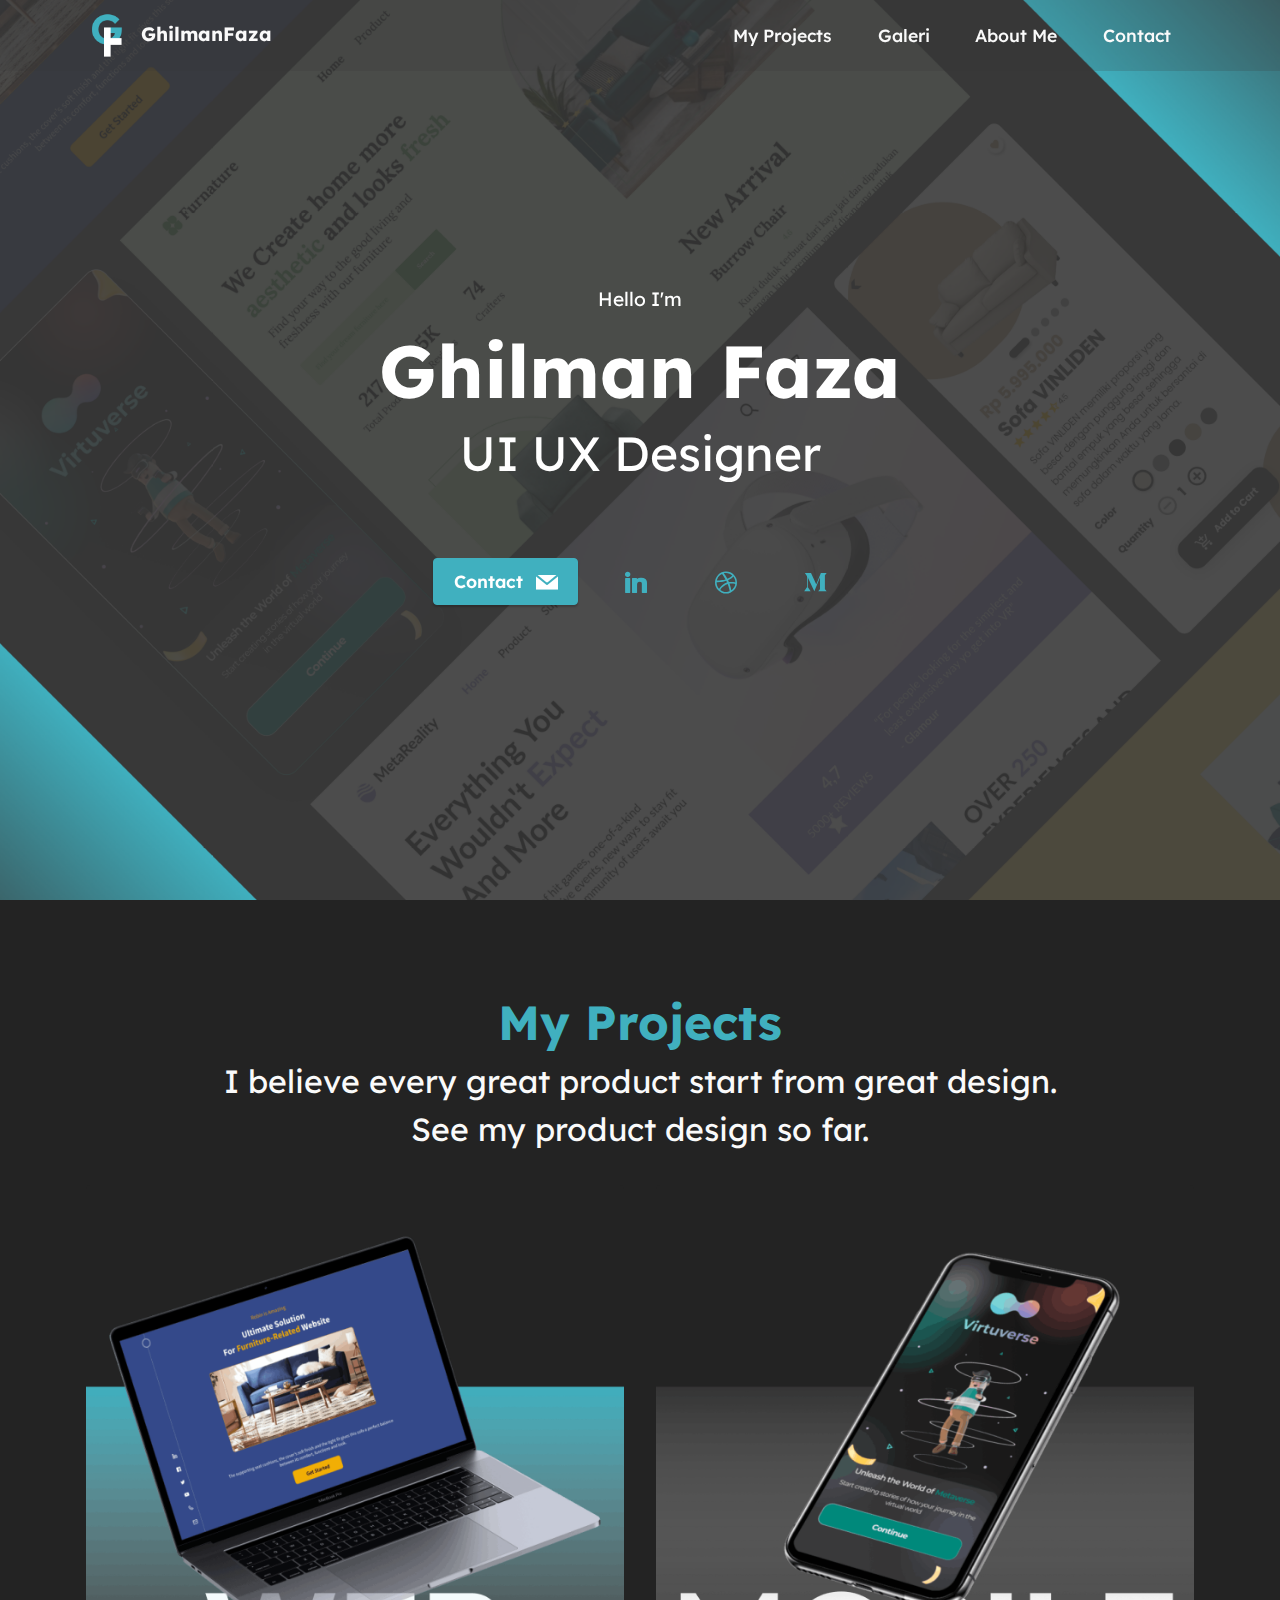
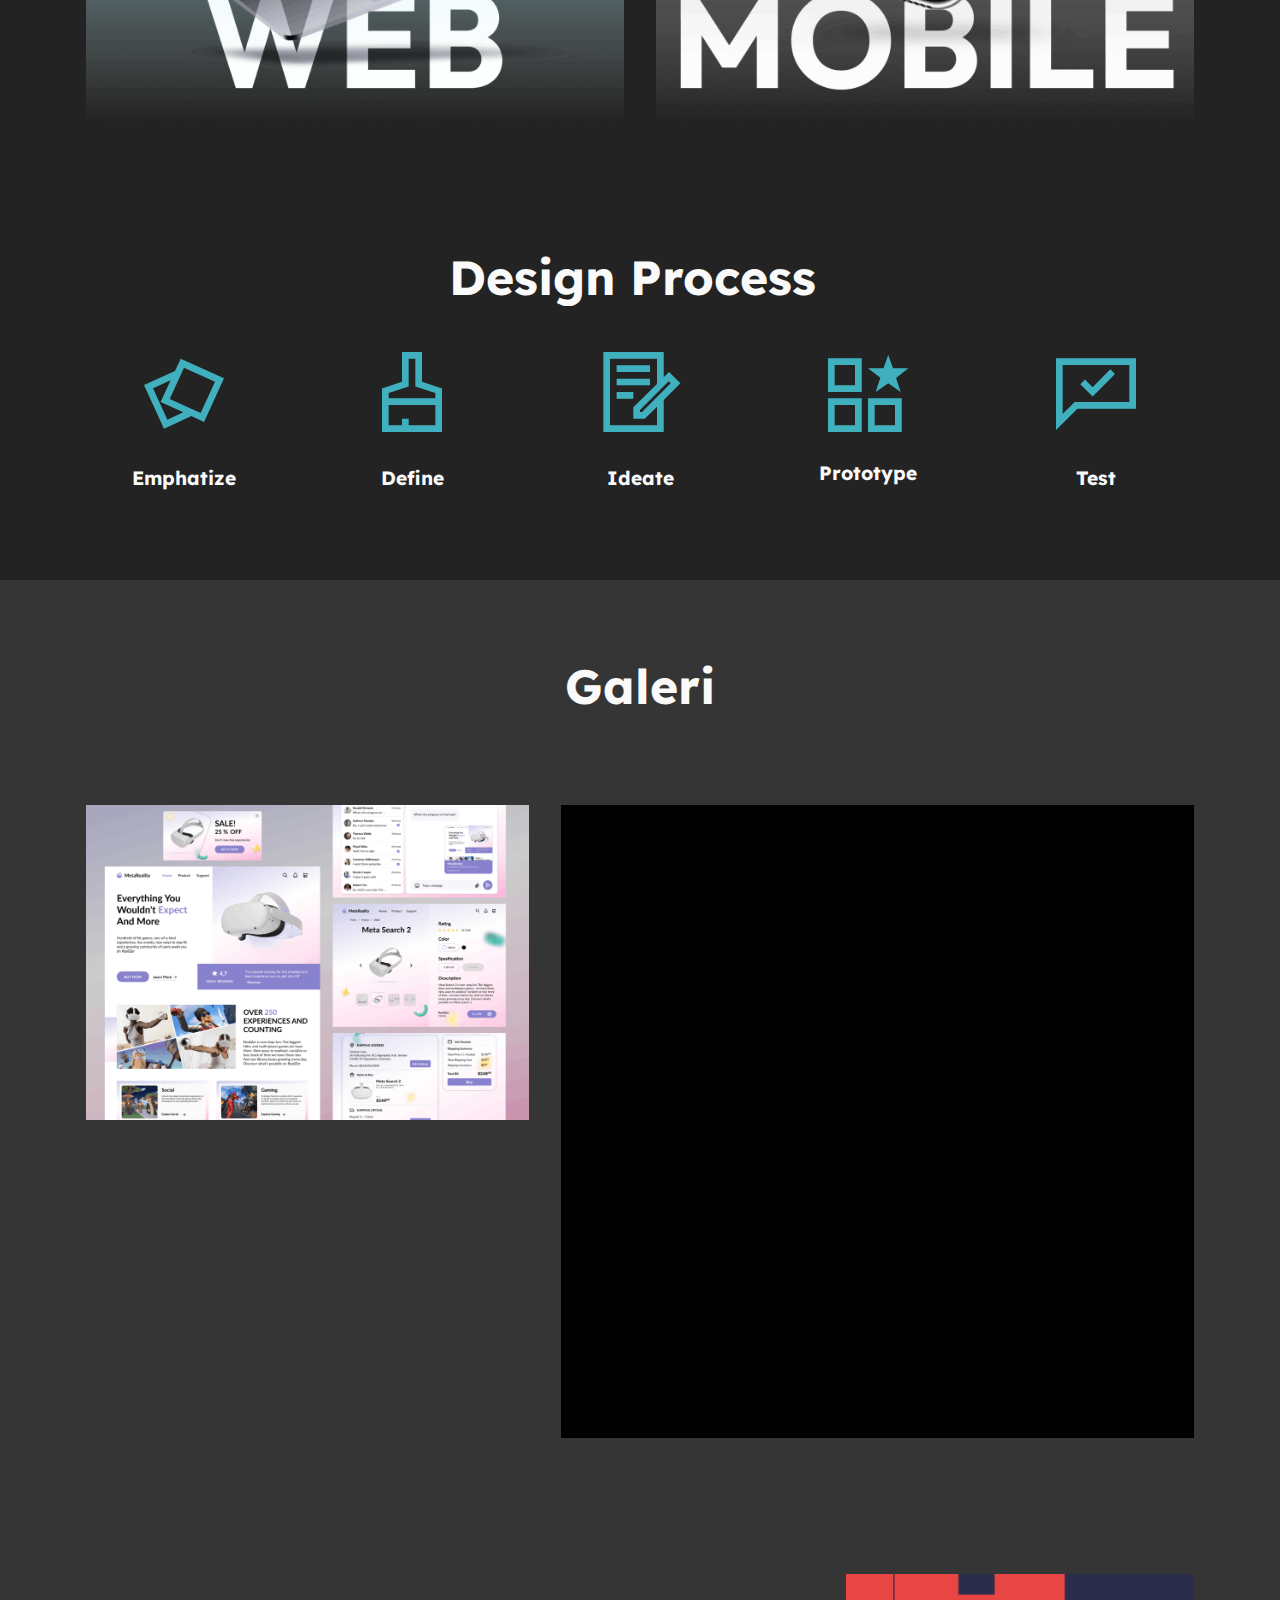
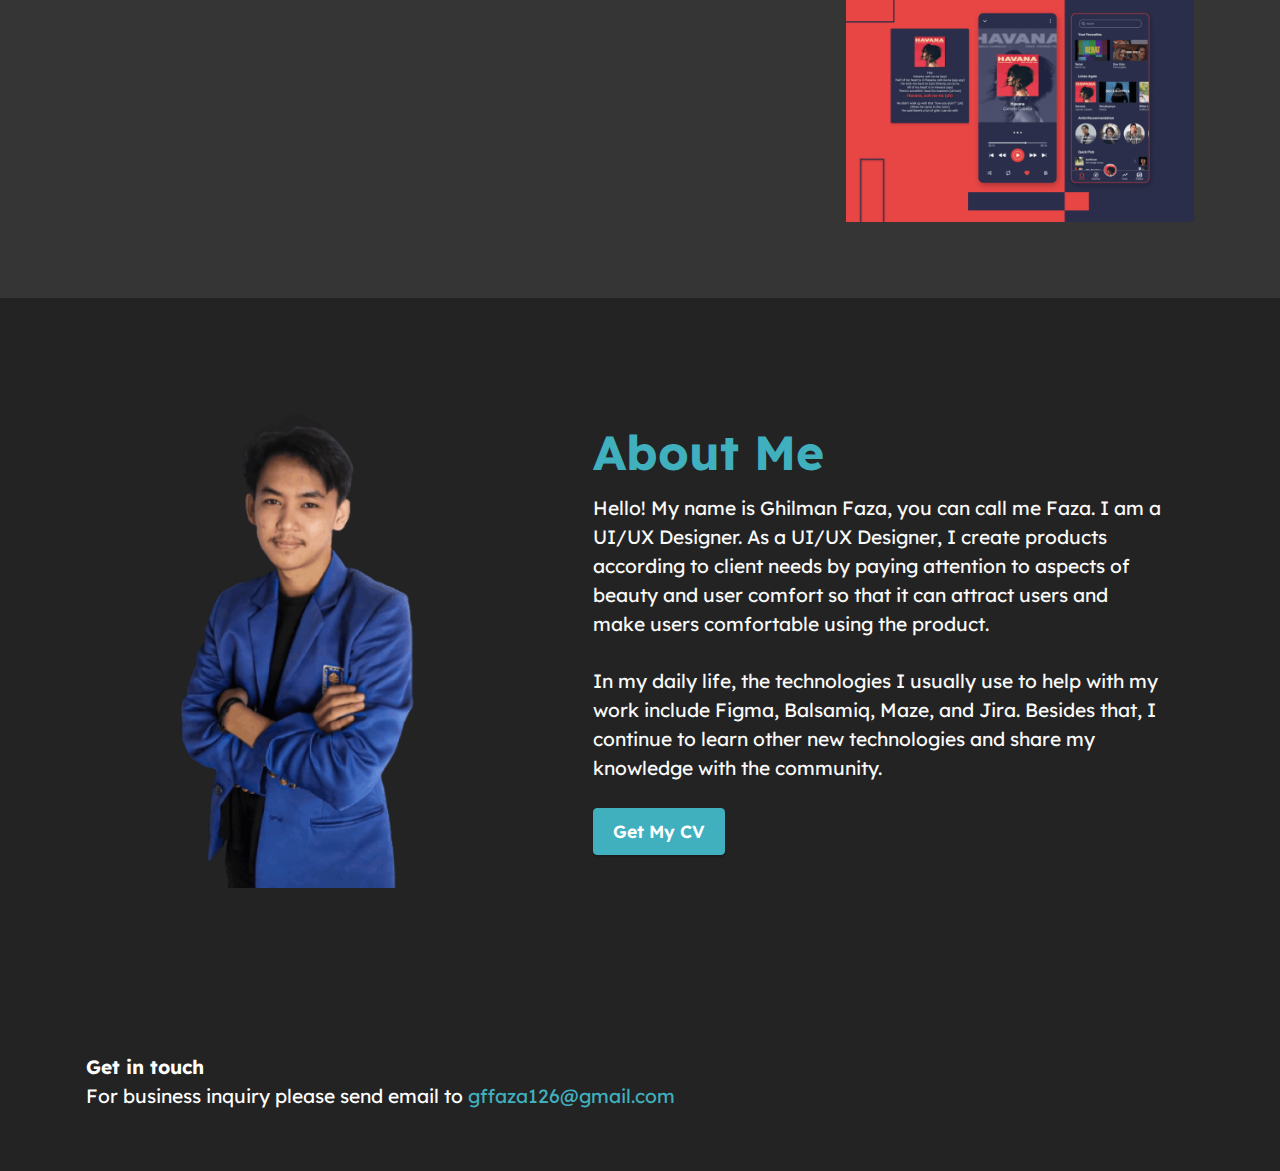
==== commit bee8d46b: "study-case" ====
--- a/index.html
+++ b/index.html
@@ -61,7 +61,7 @@
             </button>
             <div class="collapse navbar-collapse" id="navbarSupportedContent">
                 <ul class="navbar-nav nav-dropdown nav-right" data-app-modern-menu="true">
-                    <li class="nav-item"><a class="nav-link link text-white text-primary display-4" href="index.html#content1-s">My Works</a></li>                    
+                    <li class="nav-item"><a class="nav-link link text-white text-primary display-4" href="index.html#content1-s">My Projects</a></li>                    
                     <li class="nav-item"><a class="nav-link link text-white text-primary display-4" href="index.html#content4-c">Galeri</a></li>
                     <li class="nav-item"><a class="nav-link link text-white display-4" href="index.html#image1-b">About Me</a></li>
                     <li class="nav-item"><a class="nav-link link text-white text-primary display-4" href="mailto:gffaza126@gmail.com">Contact</a></li>
@@ -94,7 +94,7 @@
     
     <div class="container">
         <div class="mbr-section-head">
-            <h4 class="mbr-section-title mbr-fonts-style align-center mb-0 display-2"><strong>My Works</strong></h4>
+            <h4 class="mbr-section-title mbr-fonts-style align-center mb-0 display-2"><strong>My Projects</strong></h4>
             <h5 class="mbr-section-subtitle mbr-fonts-style align-center mb-0 mt-2 display-5">I believe every great product start from great design.
 <div>See my product design so far.</div></h5>
         </div>
@@ -129,13 +129,10 @@
 
 <section data-bs-version="5.1" class="features13 cid-tgKFcHIdxY" id="features14-a">
     
-
-    
-    
     <div class="container">
         <div class="row">
             <div class="col-12">
-                <h3 class="mbr-section-title align-center mb-4 mbr-fonts-style display-2"><strong>Usual Steps&nbsp;</strong></h3>
+                <h3 class="mbr-section-title align-center mb-4 mbr-fonts-style display-2"><strong>Design Process&nbsp;</strong></h3>
             </div>
             <div class="card col-12 col-md-4 col-lg-2 p-3">
                 <div class="card-wrapper">
--- a/assets/theme/css/style.css
+++ b/assets/theme/css/style.css
@@ -3,6 +3,66 @@
   background-color: #ffffff;
 }
 
+div.gallery {
+  border: 1px solid #ccc;
+}
+
+div.gallery:hover {
+  border: 1px solid #777;
+}
+
+div.gallery img {
+  width: 100%;
+  height: auto;
+}
+
+div.desc {
+  padding: 15px;
+  text-align: center;
+}
+
+* {
+  box-sizing: border-box;
+}
+
+.responsive {
+  padding: 0 6px;
+  float: left;
+  width: 24.99999%;
+}
+
+@media only screen and (max-width: 700px) {
+  .responsive {
+    width: 49.99999%;
+    margin: 6px 0;
+  }
+}
+
+@media only screen and (max-width: 500px) {
+  .responsive {
+    width: 100%;
+  }
+}
+
+.clearfix:after {
+  content: "";
+  display: table;
+  clear: both;
+}
+
+
+.img-article{
+  max-width: fit-content;
+}
+
+.sub-topic{
+  margin-top: 40px;
+  margin-bottom: 40px;
+}
+
+.title-topic{
+  margin-bottom: 20px;
+}
 body {
   font-style: normal;
   line-height: 1.5;
--- a/assets/mobirise/css/mbr-additional.css
+++ b/assets/mobirise/css/mbr-additional.css
@@ -464,7 +464,7 @@
   color: #40b0bf !important;
 }
 .text-info {
-  color: #47b5ed !important;
+  color: #40B0BF !important;
 }
 .text-warning {
   color: #ffe161 !important;
--- a/assets/mobirise/css/mbr-additional.css
+++ b/assets/mobirise/css/mbr-additional.css
@@ -464,7 +464,7 @@
   color: #40b0bf !important;
 }
 .text-info {
-  color: #47b5ed !important;
+  color: #40B0BF !important;
 }
 .text-warning {
   color: #ffe161 !important;
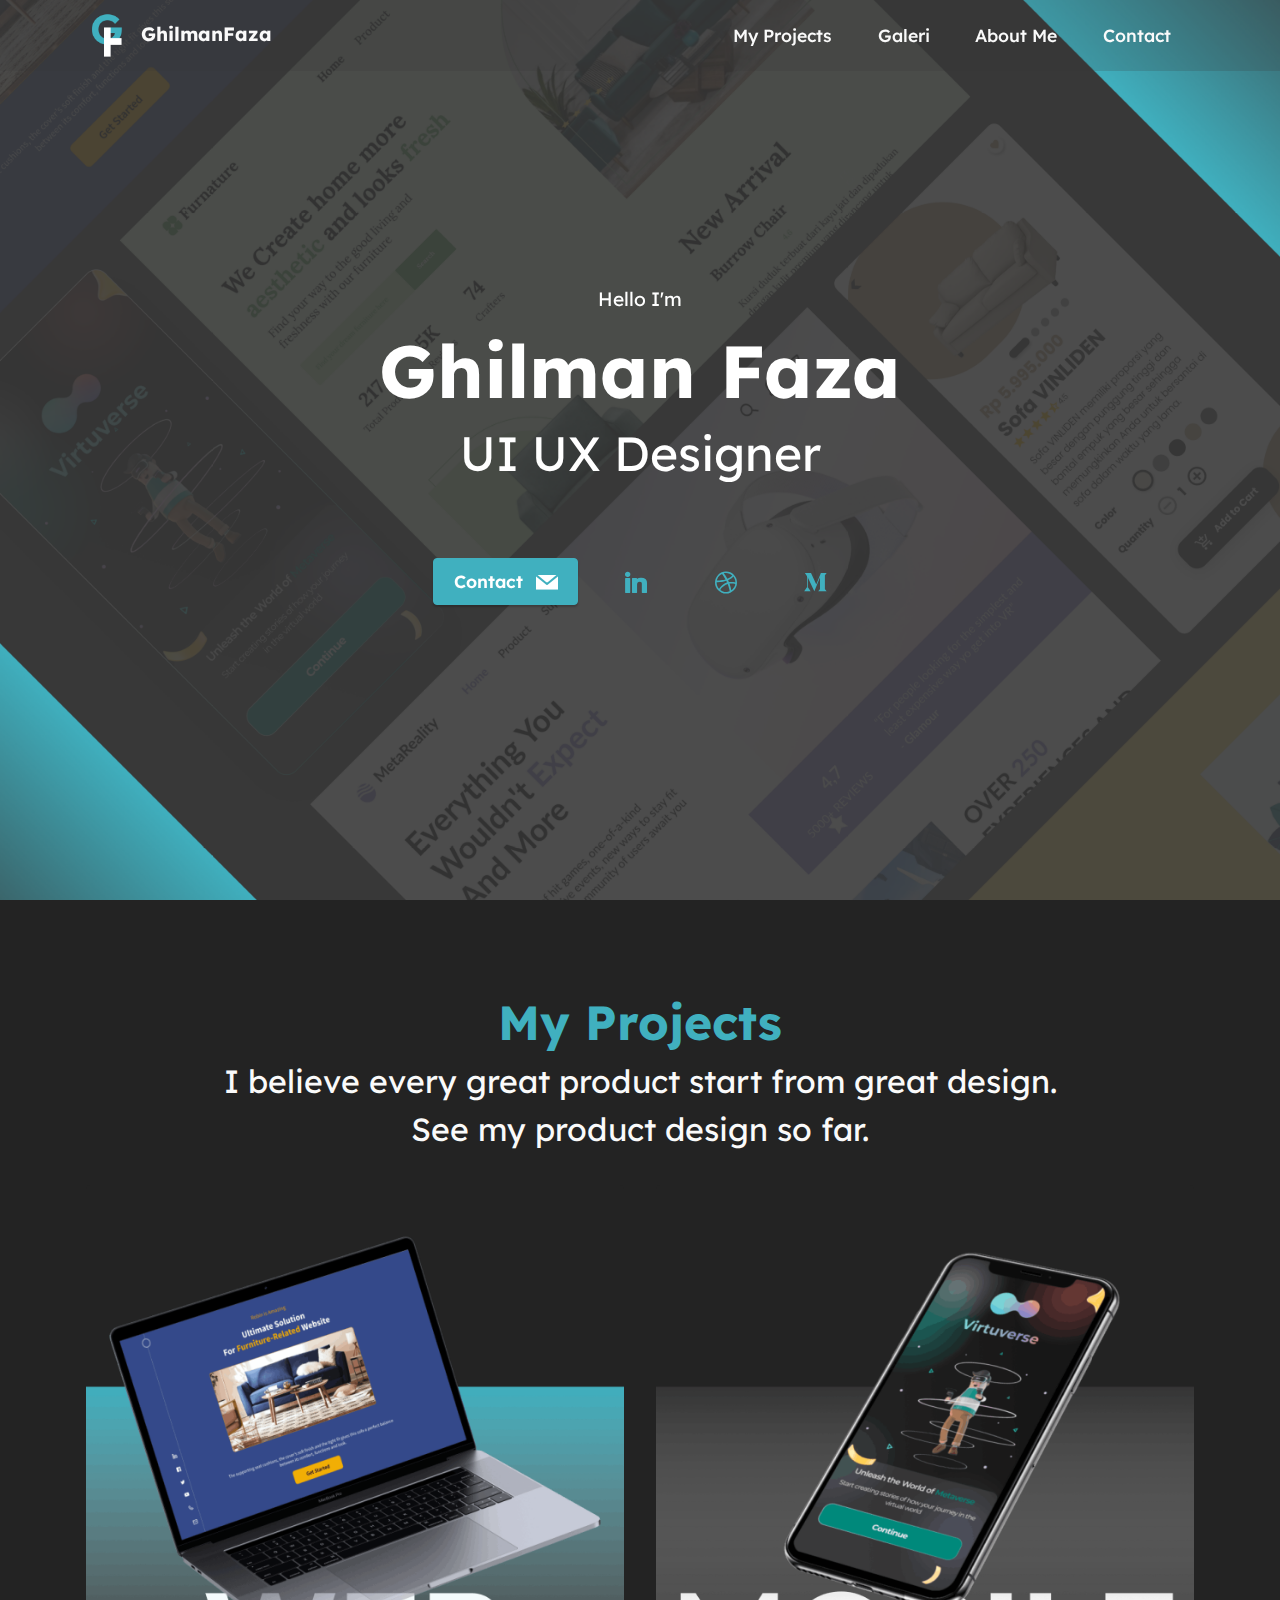
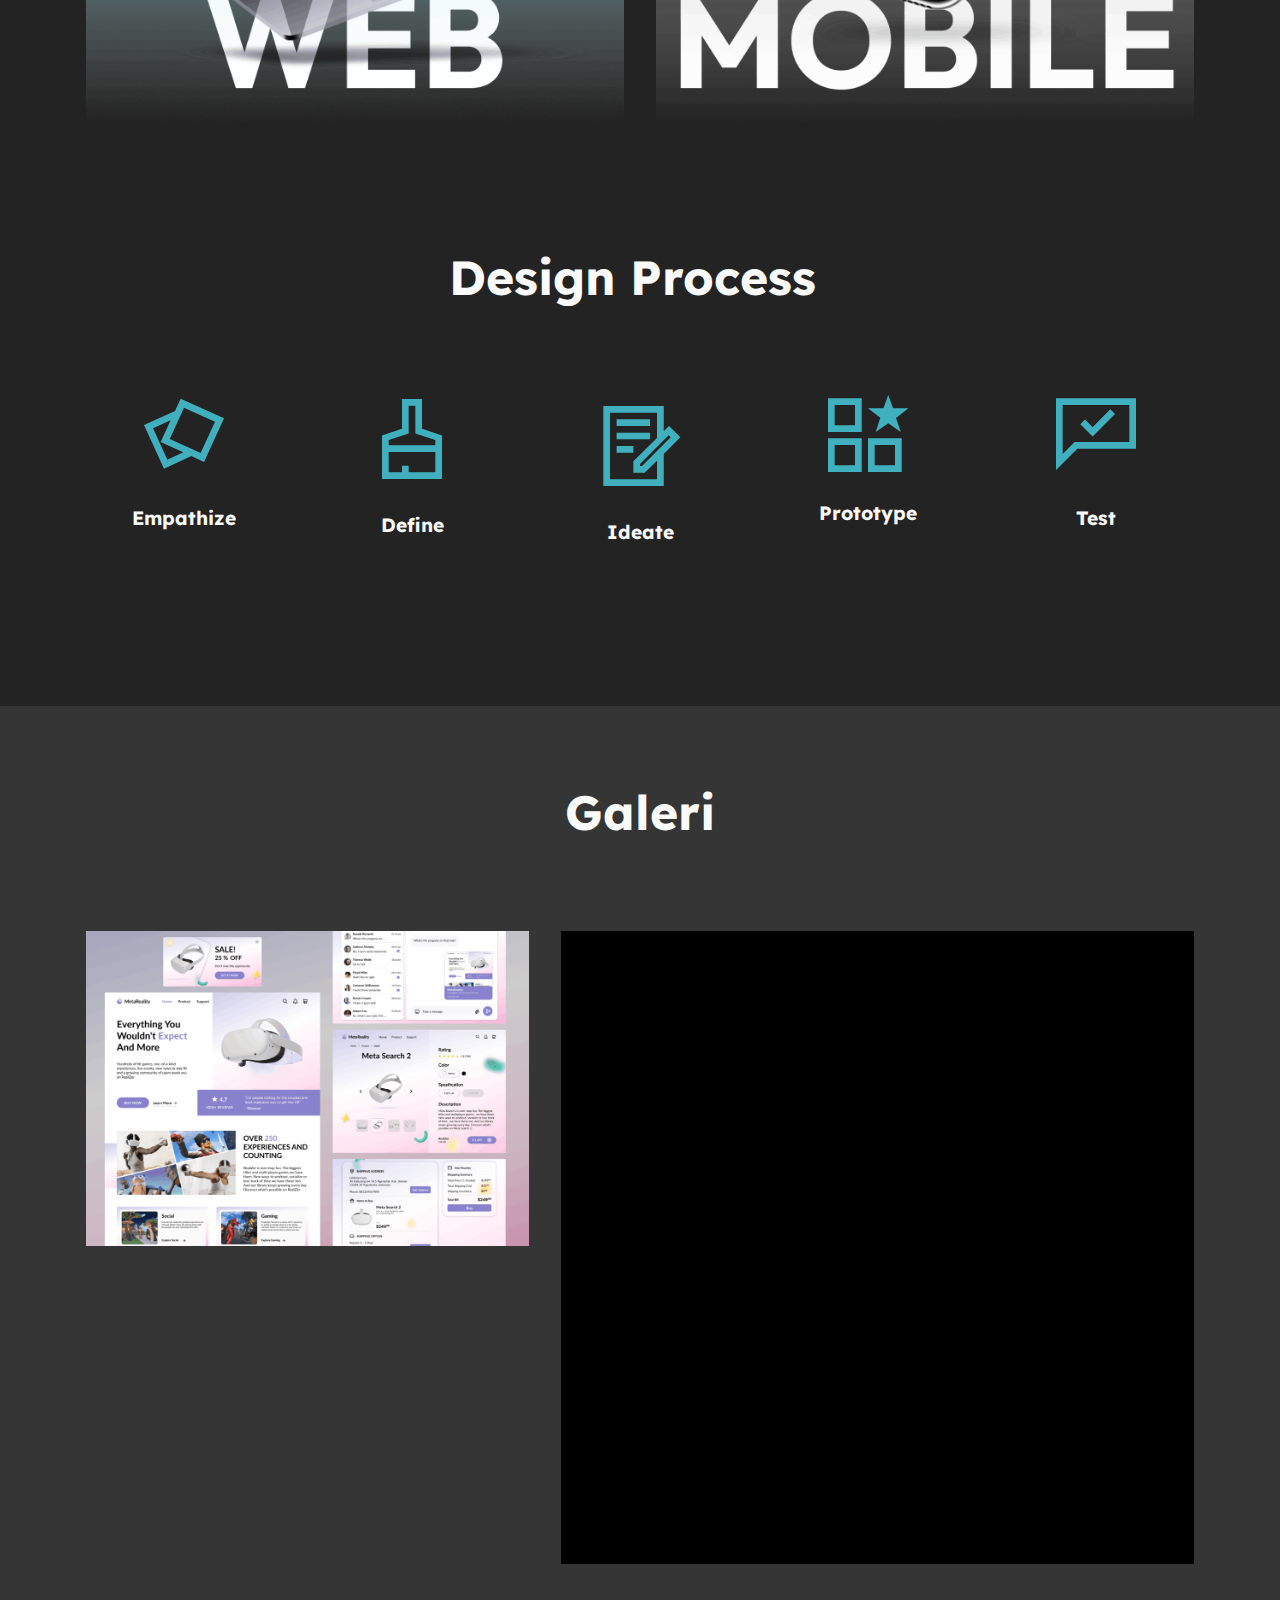
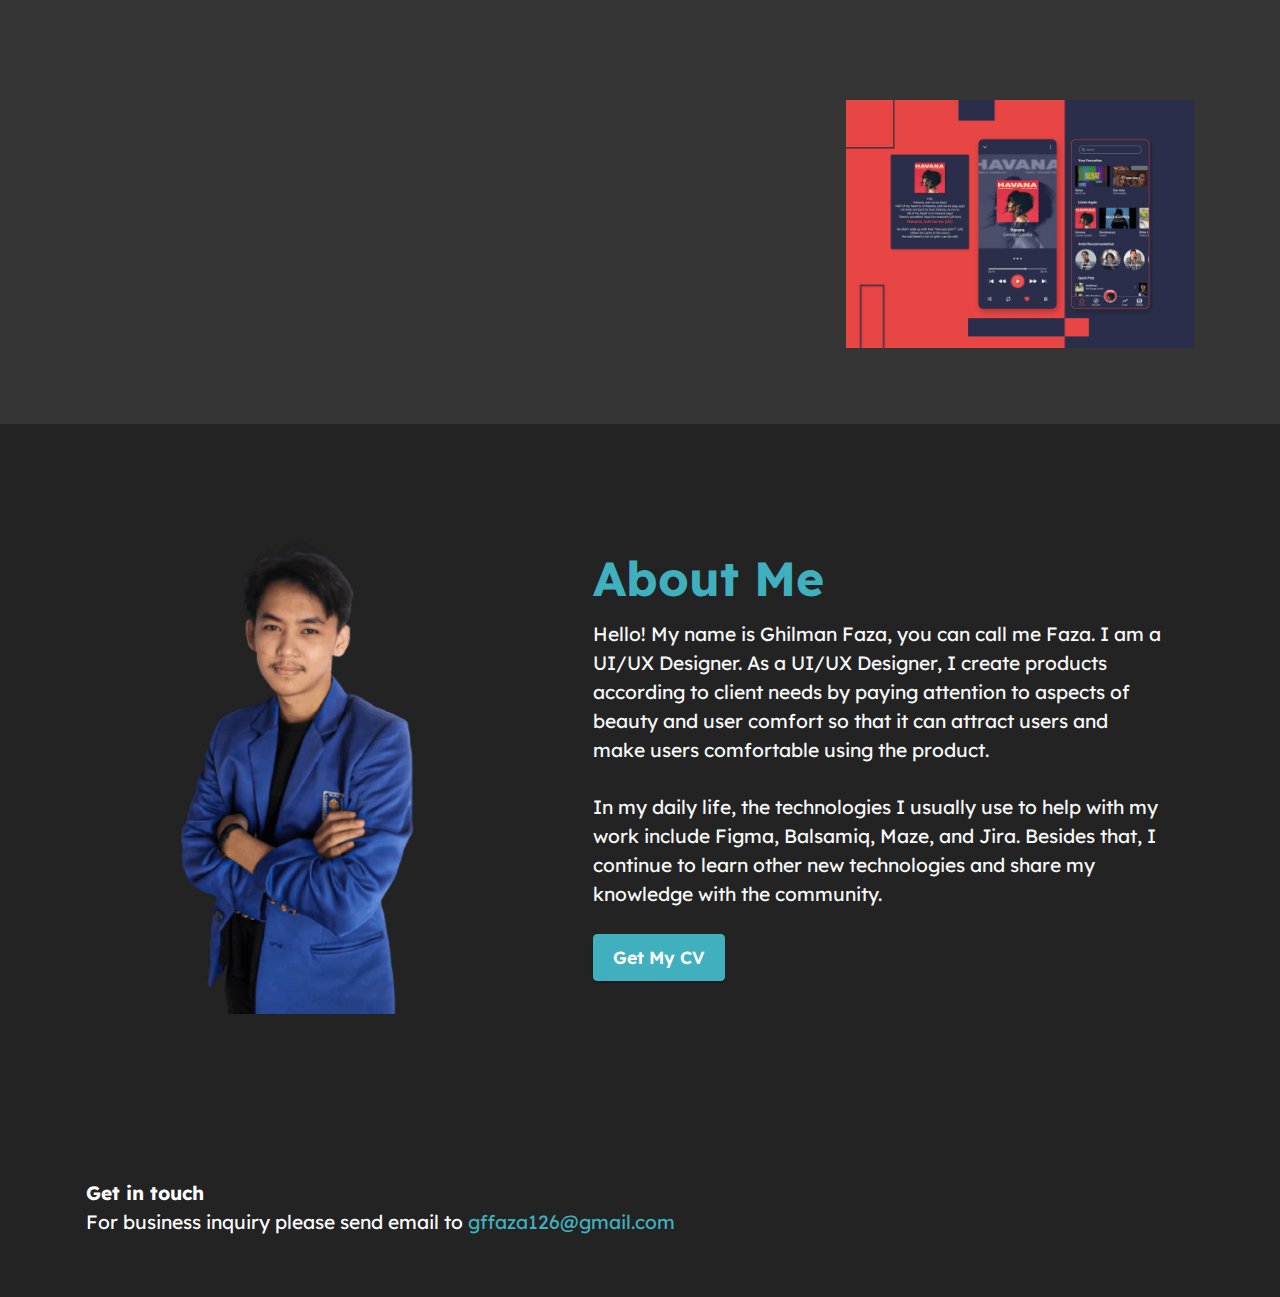
==== commit b01ebcb3: "hover" ====
--- a/index.html
+++ b/index.html
@@ -27,6 +27,35 @@
   <link rel="preload" as="style" href="assets/mobirise/css/mbr-additional.css"><link rel="stylesheet" href="assets/mobirise/css/mbr-additional.css" type="text/css">
   
   <style>
+    .sci p {
+	list-style: none;
+	margin: 0 10px;
+	transform: translateY(-10px);
+	transition: 0.5s;
+	opacity: 0;
+}
+
+.sci:hover p {
+	transform: translateY(0px);
+	opacity: 1;
+}
+
+.sci p {
+	color: #fff;
+	font-size: 14px;
+    font-family: Lexend;
+}
+.card-wrapper{
+    list-style: none;
+	margin: 0 10px;
+	transform: translateY(40px);
+	transition: 0.5s;
+}
+
+.card-wrapper:hover{
+    transform: translateY(0px);
+	opacity: 1;
+}
     @media only screen and (max-width: 600px) {
   body {
     background-color: lightblue;
@@ -138,7 +167,10 @@
                 <div class="card-wrapper">
                     <div class="card-box align-center">
                         <span class="mbr-iconfont mobi-mbri-image-gallery mobi-mbri"></span>
-                        <h4 class="card-title align-center mbr-black mbr-fonts-style display-7"><strong>Emphatize</strong></h4>
+                        <h4 class="card-title align-center mbr-black mbr-fonts-style display-7"><strong>Empathize</strong></h4>
+                        <div class="sci">
+                            <p>Empathize is the first step in design process because it is a skill that allows us to understand and share the same feelings that others feel.</p>
+                        </div>
                     </div>
                 </div>
             </div>
@@ -148,6 +180,9 @@
                         <span class="mbr-iconfont mobi-mbri-website-theme-2 mobi-mbri"></span>
                         <h4 class="card-title align-center mbr-black mbr-fonts-style display-7">
                             <strong>Define</strong></h4>
+                            <div class="sci">
+                                <p>Identify the problem or problems experienced by the user by mentioning the problem statement</p>
+                            </div>
                     </div>
                 </div>
             </div>
@@ -157,6 +192,9 @@
                         <span class="mbr-iconfont mobi-mbri-contact-form mobi-mbri"></span>
                         <h4 class="card-title align-center mbr-black mbr-fonts-style display-7">
                             <strong>Ideate</strong></h4>
+                            <div class="sci">
+                                <p>The process of generating a series of ideas based on a particular topic to get creative ideas</p>
+                            </div>
                     </div>
                 </div>
             </div>
@@ -166,6 +204,9 @@
                         <span class="mbr-iconfont mobi-mbri-features mobi-mbri"></span>
                         <h4 class="card-title align-center mbr-black mbr-fonts-style display-7"><p>
                             <strong>Prototype</strong></p></h4>
+                            <div class="sci">
+                                <p>Empathy is the first step in design process because it is a skill that allows us to understand and share the same feelings that others feel.</p>
+                            </div>
                     </div>
                 </div>
             </div>
@@ -175,6 +216,9 @@
                         <span class="mbr-iconfont mobi-mbri-cust-feedback mobi-mbri"></span>
                         <h4 class="card-title align-center mbr-black mbr-fonts-style display-7">
                             <strong>Test</strong></h4>
+                            <div class="sci">
+                                <p>Empathy is the first step in design process because it is a skill that allows us to understand and share the same feelings that others feel.</p>
+                            </div>
                     </div>
                 </div>
             </div>
@@ -182,6 +226,8 @@
         </div>
     </div>
 </section>
+
+
 
 <section data-bs-version="5.1" class="content4 cid-tgO1Lj1Eze" id="content4-c">
     
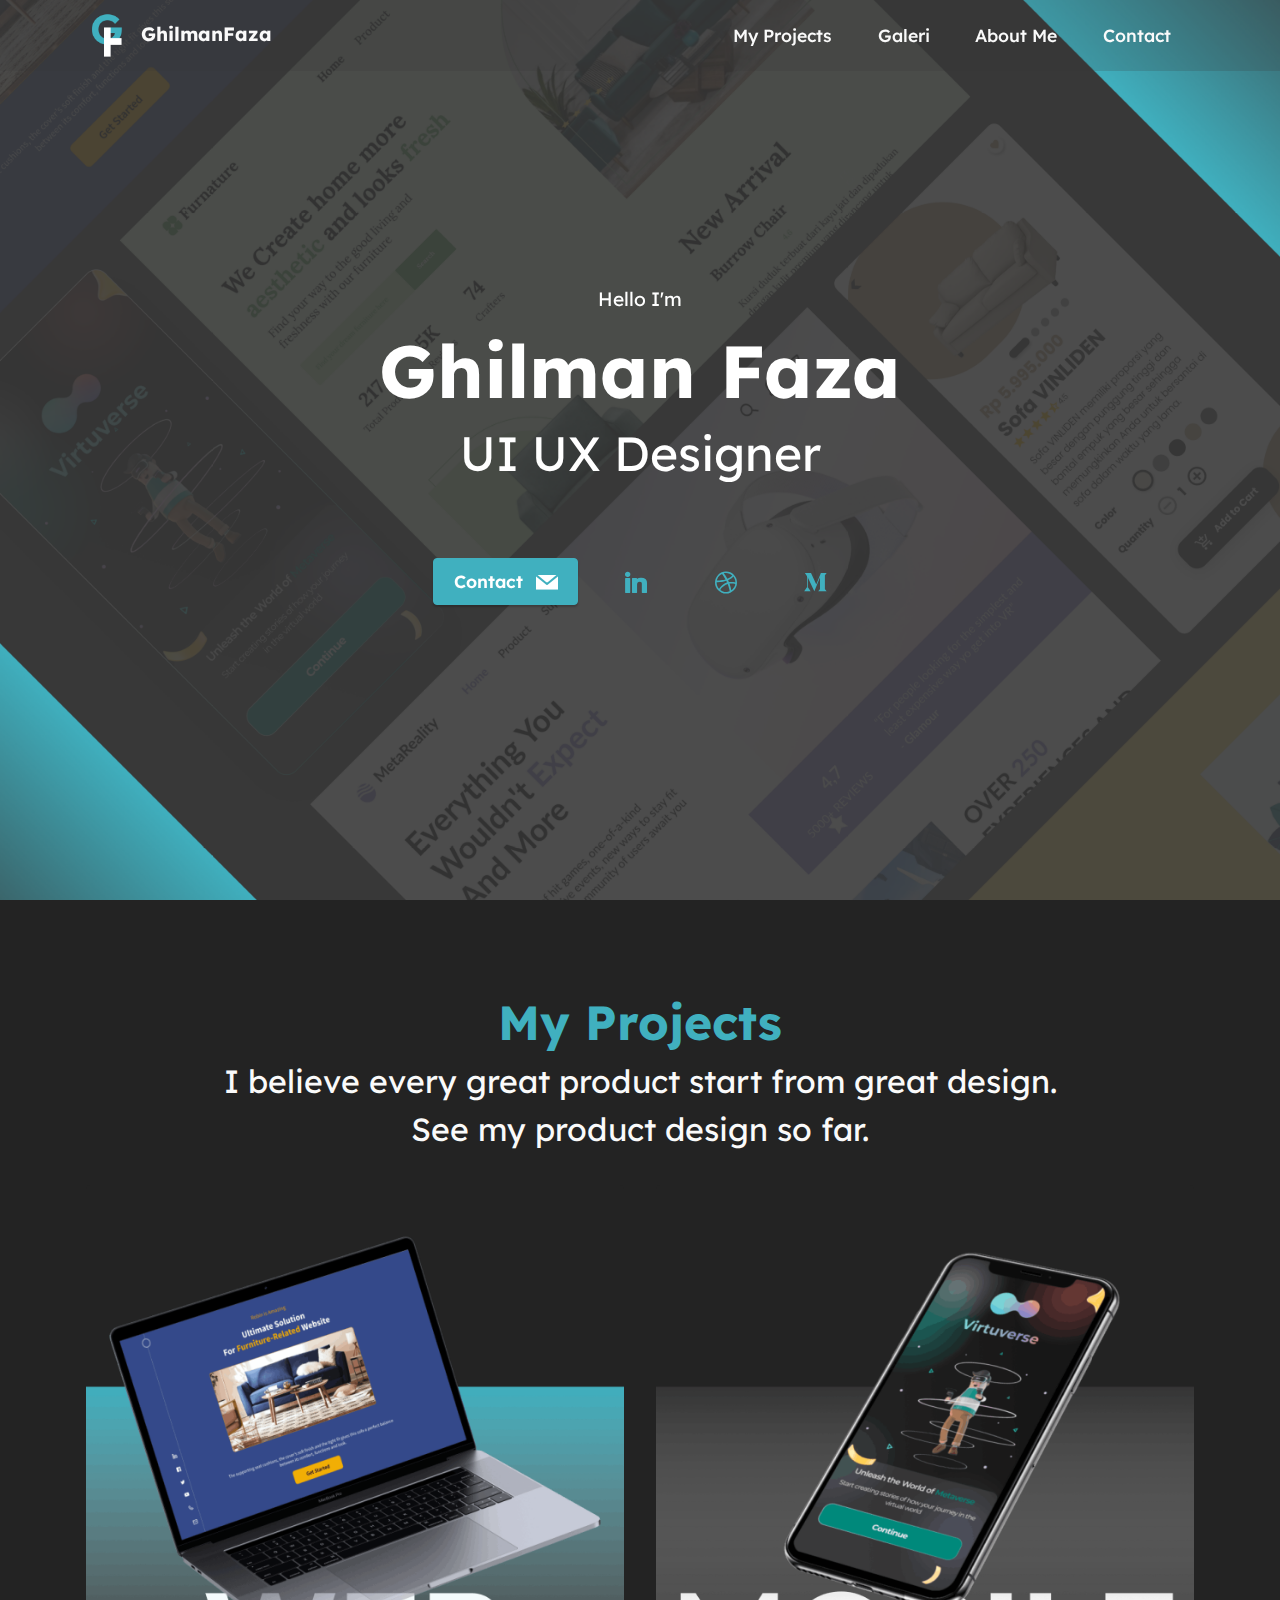
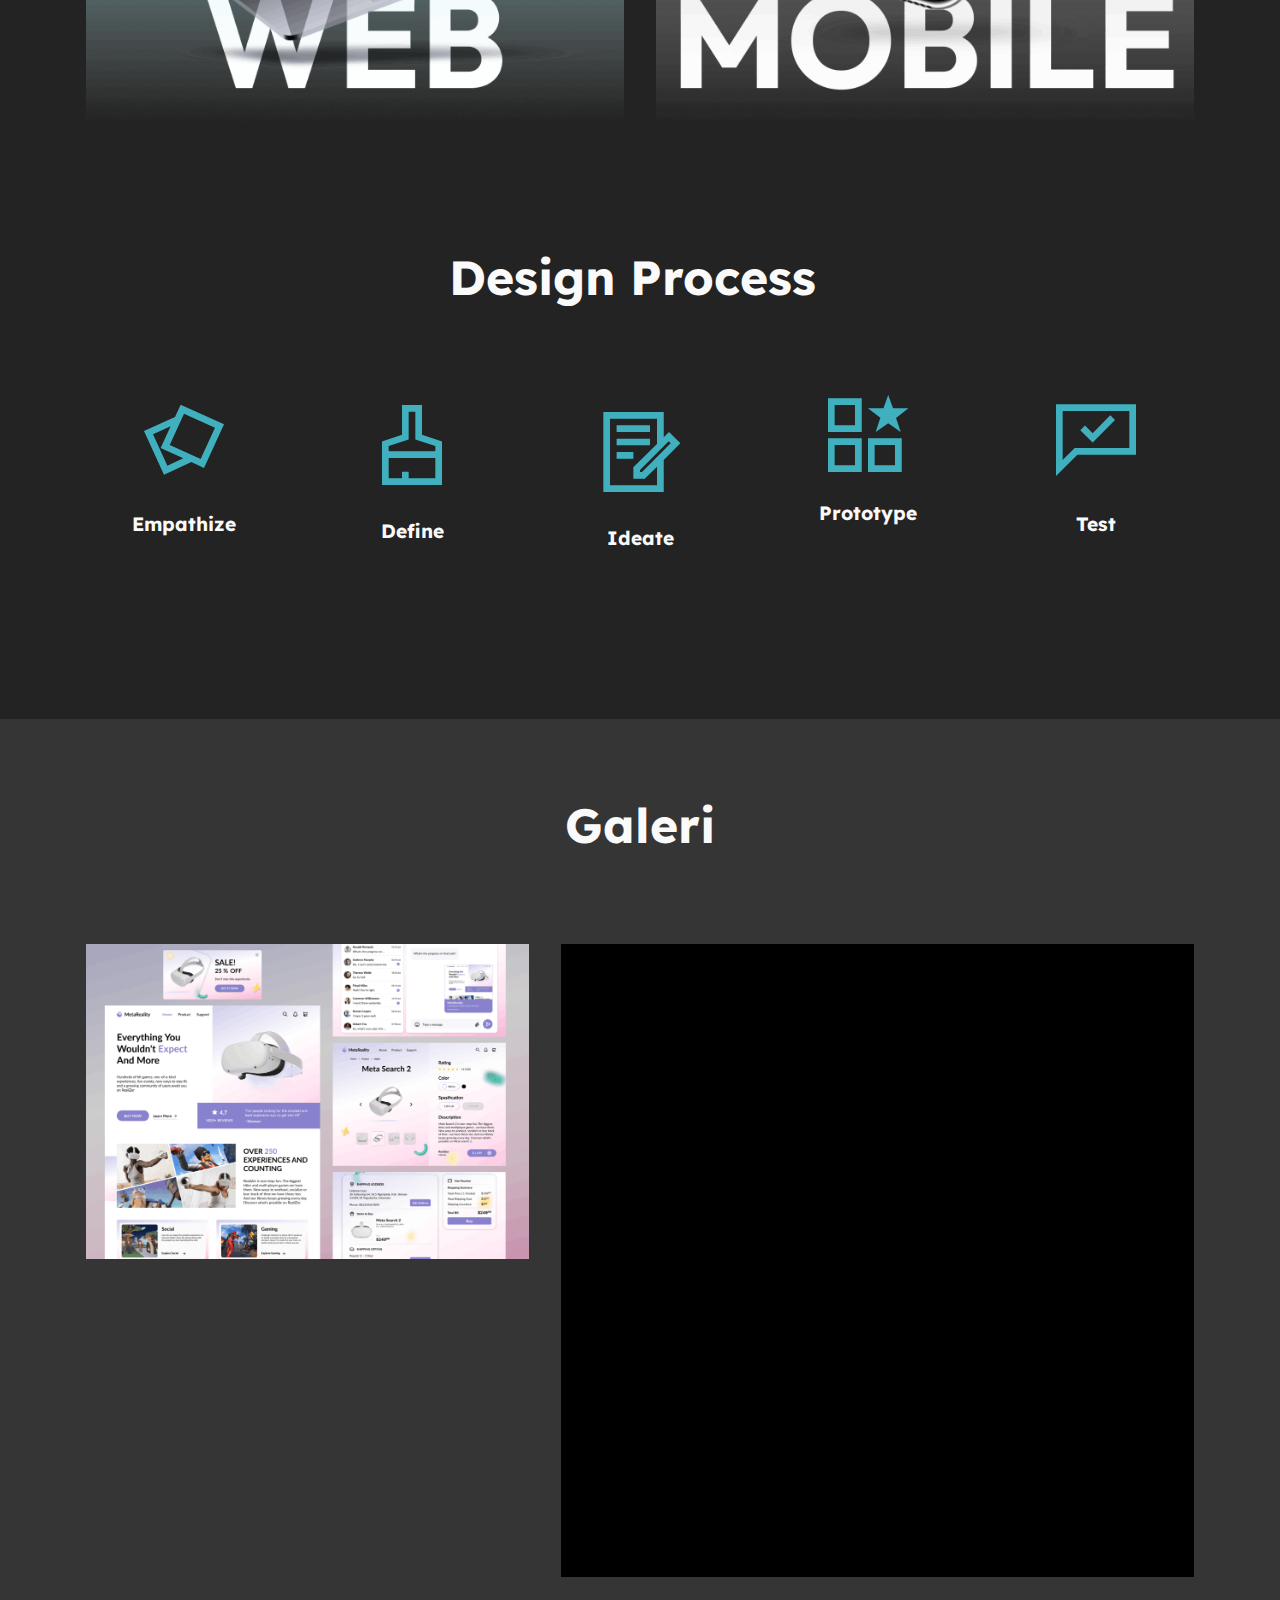
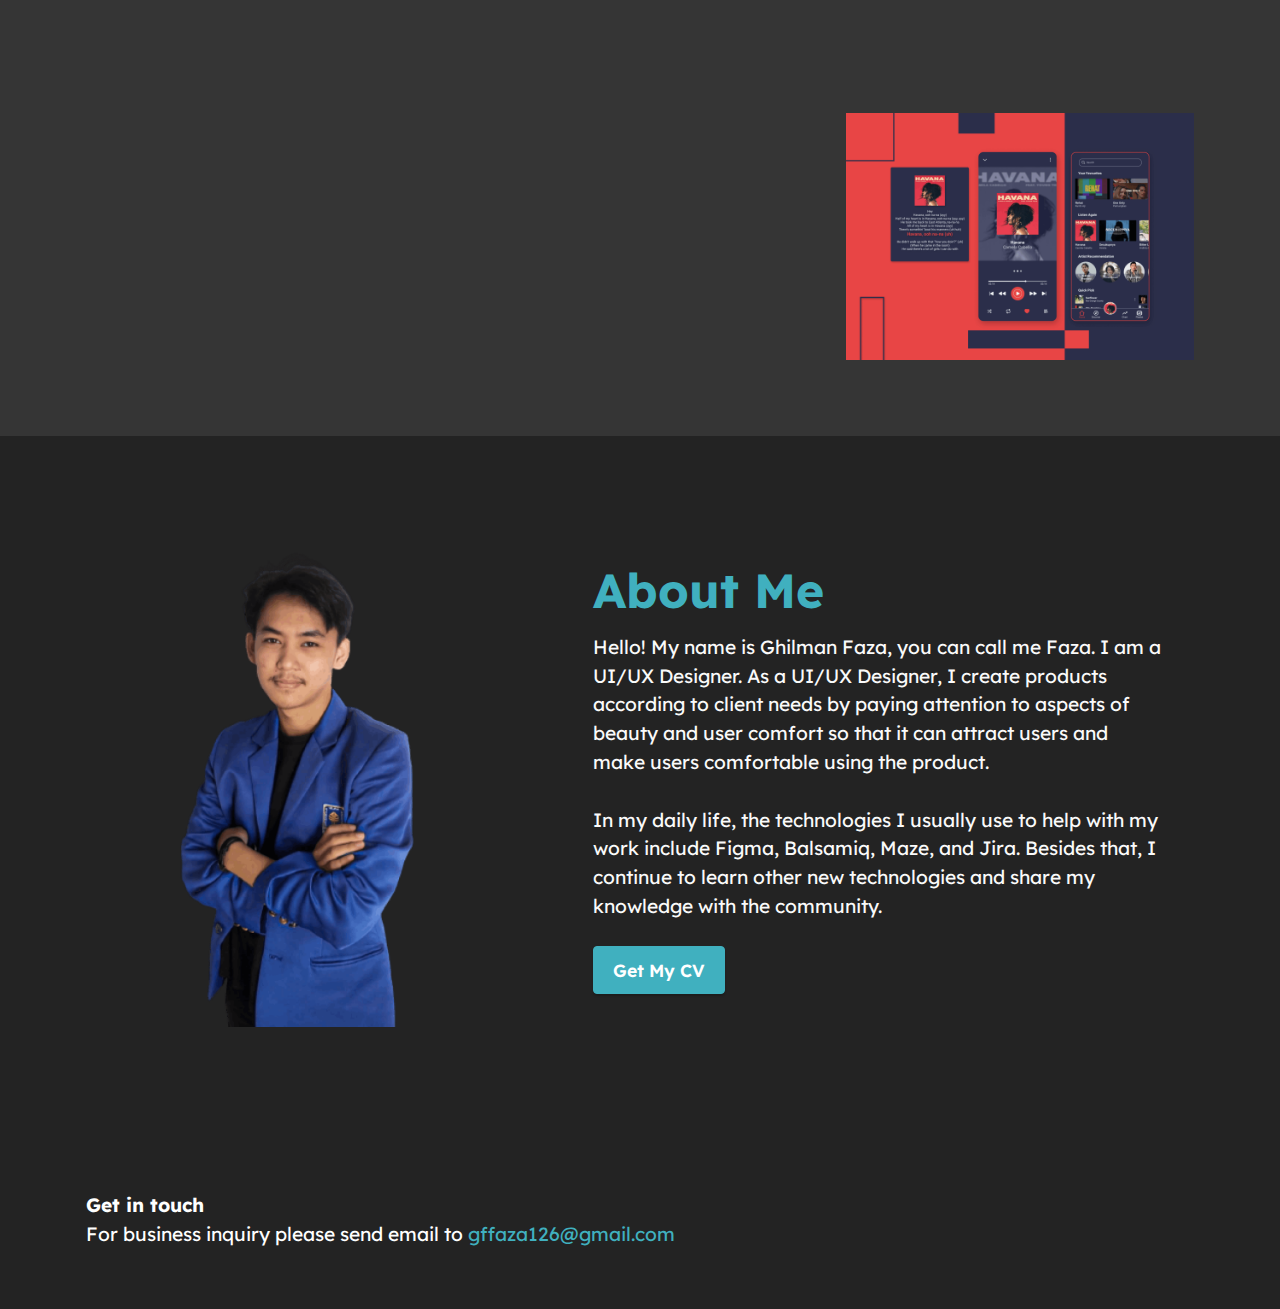
==== commit 62525393: "typo" ====
--- a/index.html
+++ b/index.html
@@ -205,7 +205,7 @@
                         <h4 class="card-title align-center mbr-black mbr-fonts-style display-7"><p>
                             <strong>Prototype</strong></p></h4>
                             <div class="sci">
-                                <p>Empathy is the first step in design process because it is a skill that allows us to understand and share the same feelings that others feel.</p>
+                                <p>The results of implementing ideas that are still abstract become real to evaluate ideas that are being designed so that their impact can be felt</p>
                             </div>
                     </div>
                 </div>
@@ -217,7 +217,7 @@
                         <h4 class="card-title align-center mbr-black mbr-fonts-style display-7">
                             <strong>Test</strong></h4>
                             <div class="sci">
-                                <p>Empathy is the first step in design process because it is a skill that allows us to understand and share the same feelings that others feel.</p>
+                                <p>The need to test our solutions so that we can improve them. User feedback is priceless—without it, the iterative design process will fail. </p>
                             </div>
                     </div>
                 </div>
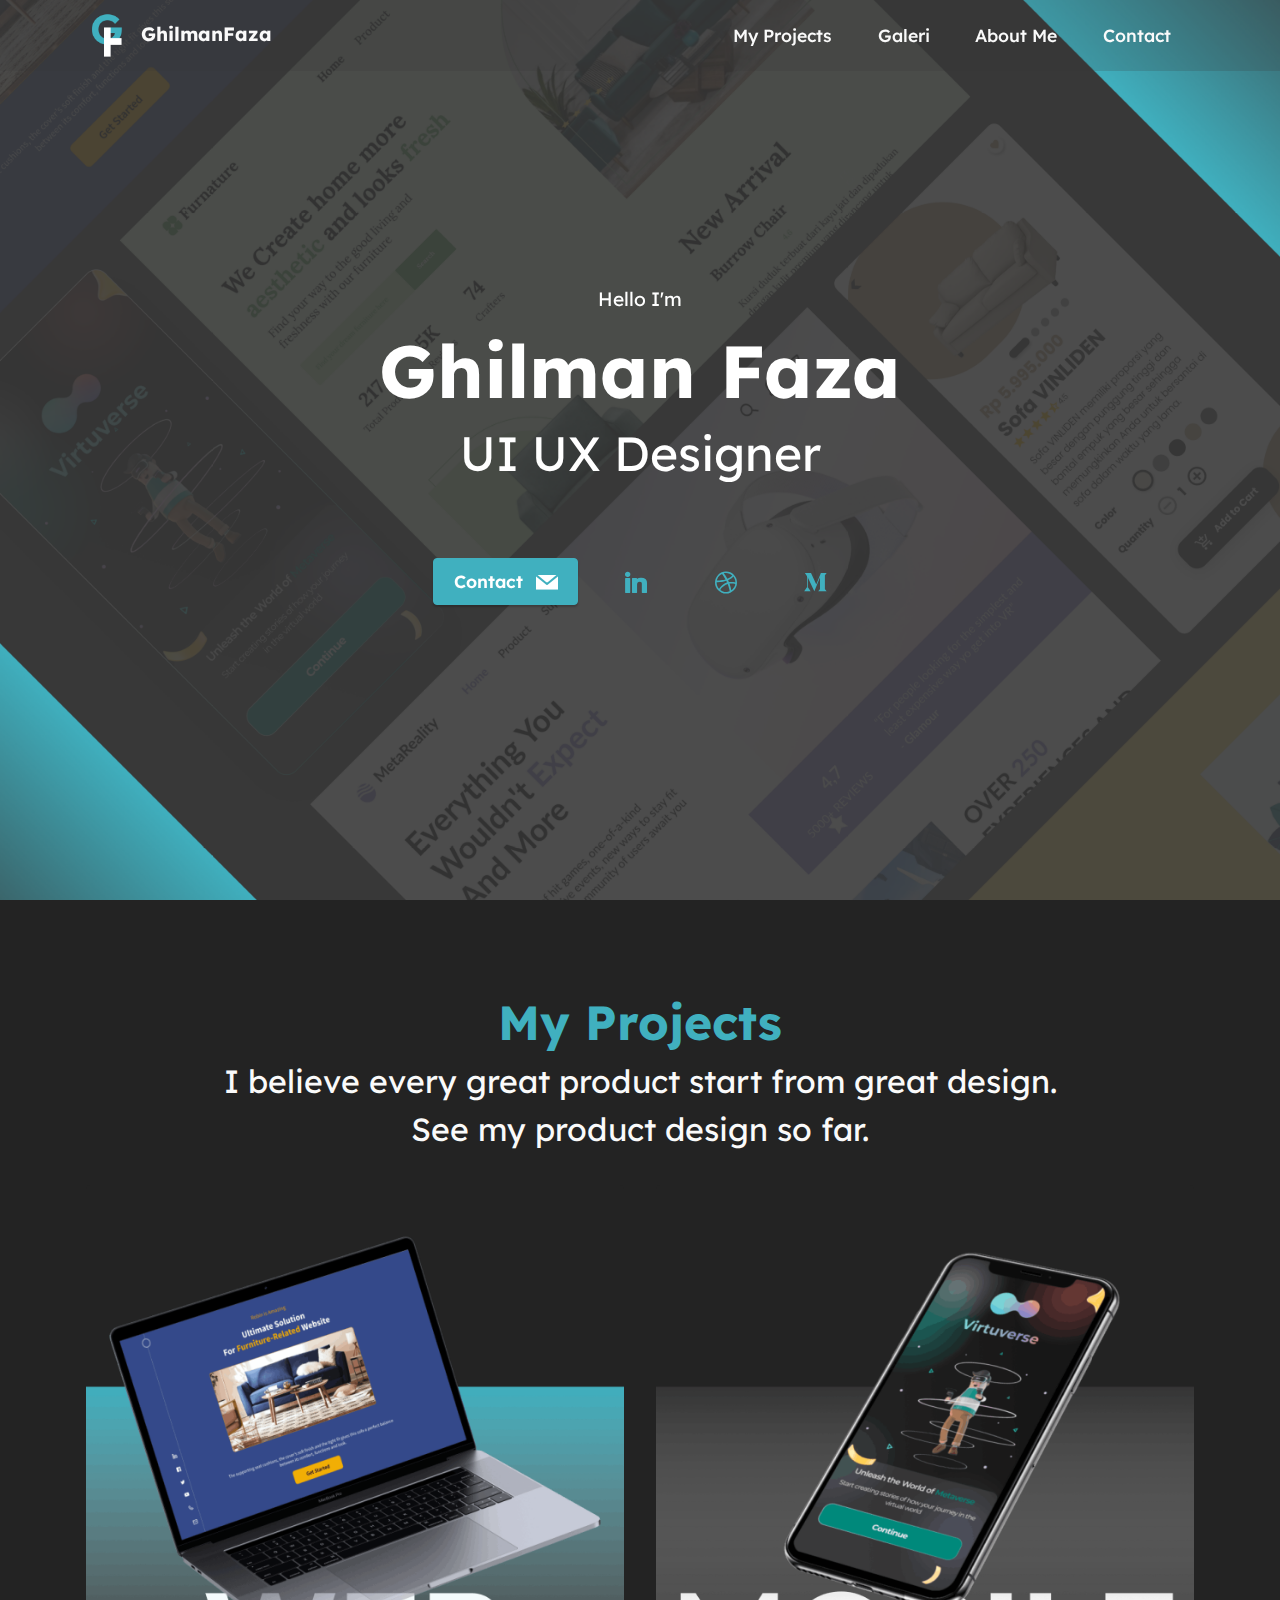
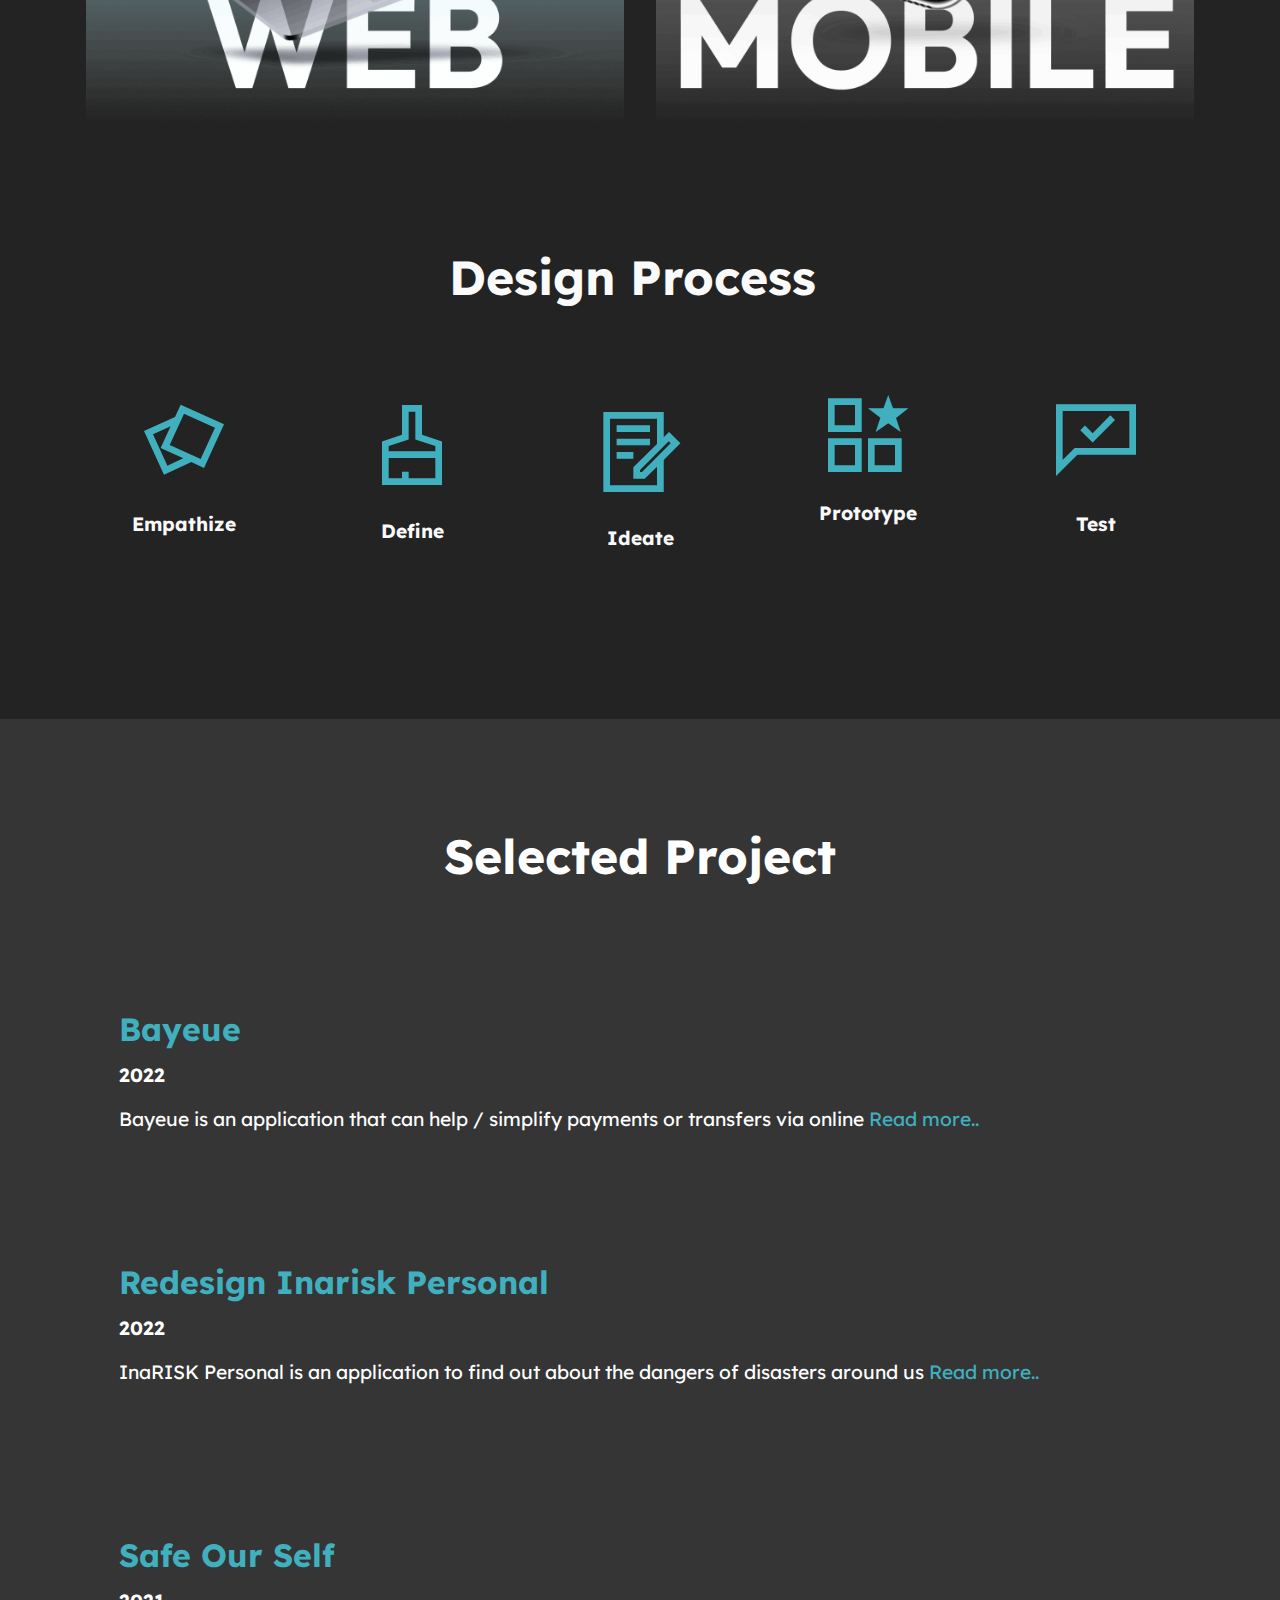
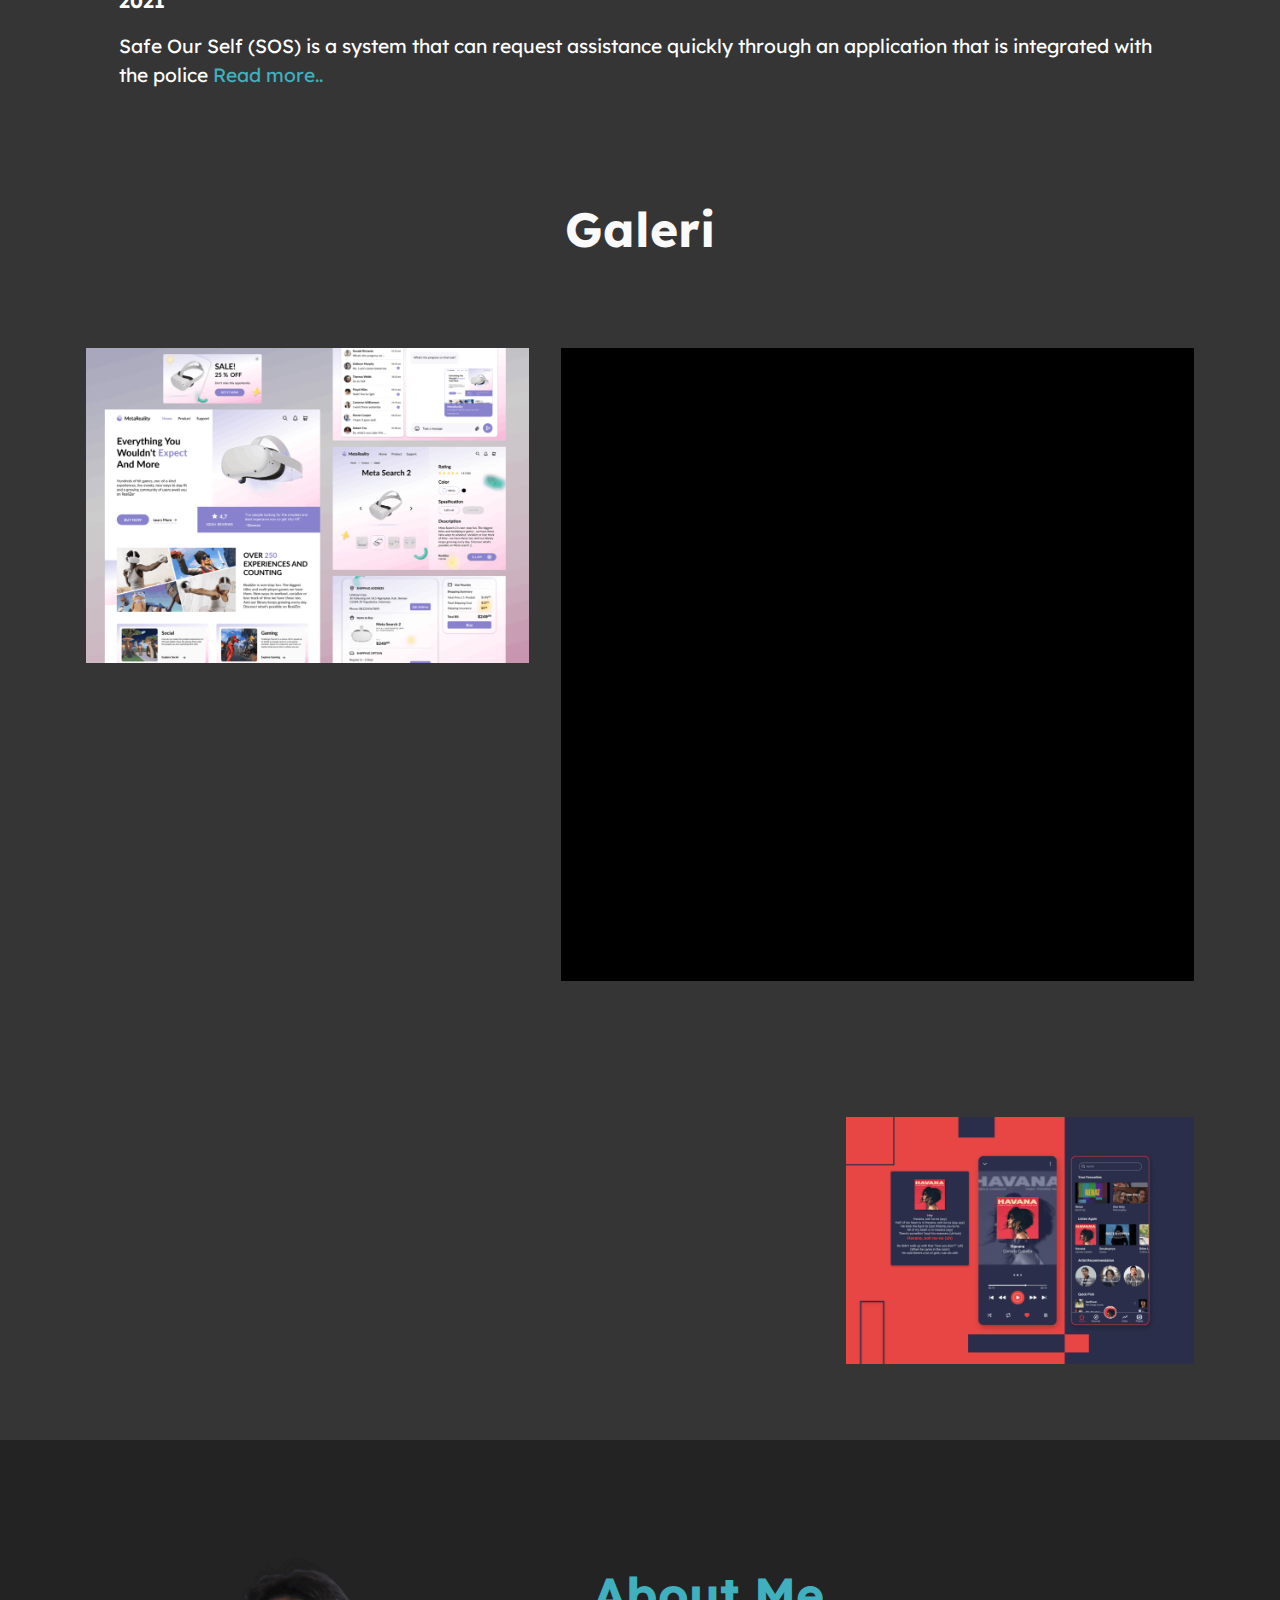
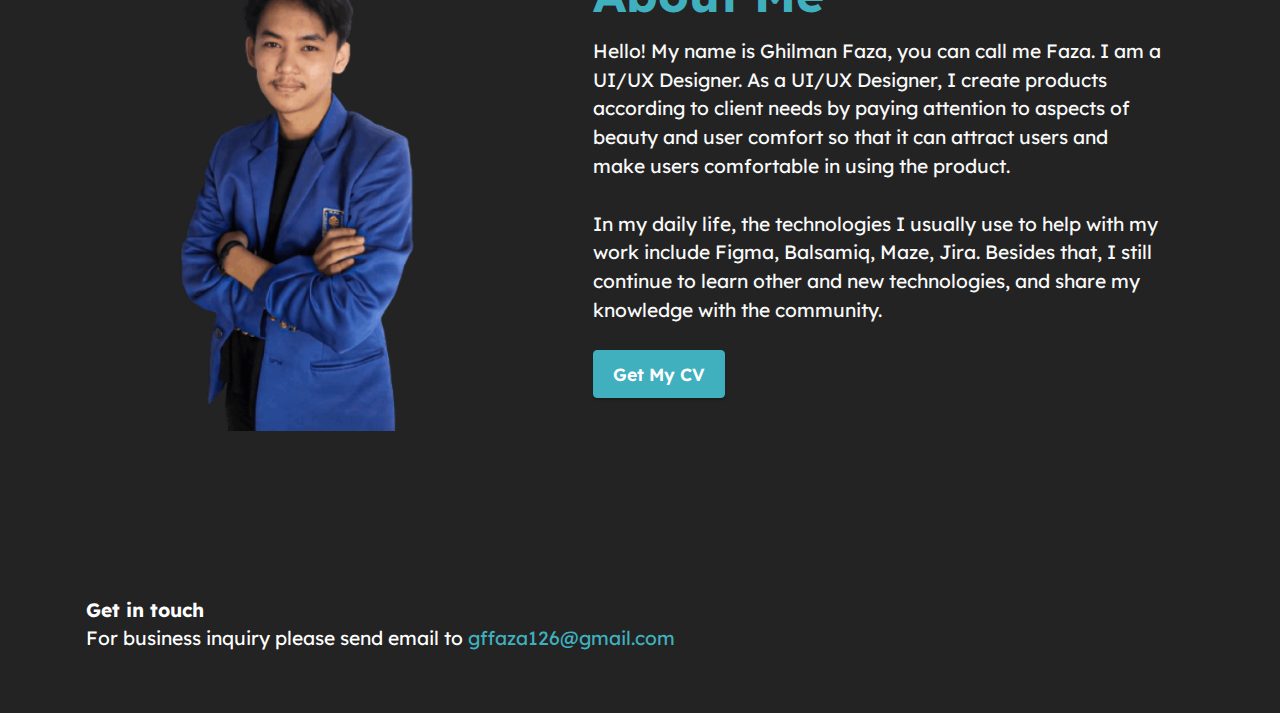
==== commit 2ee5a212: "add selected project" ====
--- a/index.html
+++ b/index.html
@@ -13,7 +13,7 @@
   <meta name="description" content="">
   
   
-  <title>Ghilman Faza</title>
+  <title>Home</title>
   <link rel="stylesheet" href="assets/web/assets/mobirise-icons2/mobirise2.css">
   <link rel="stylesheet" href="assets/bootstrap/css/bootstrap.min.css">
   <link rel="stylesheet" href="assets/bootstrap/css/bootstrap-grid.min.css">
@@ -26,6 +26,7 @@
   <noscript><link rel="stylesheet" href="https://fonts.googleapis.com/css?family=Lexend:100,200,300,400,500,600,700,800,900&display=swap"></noscript>
   <link rel="preload" as="style" href="assets/mobirise/css/mbr-additional.css"><link rel="stylesheet" href="assets/mobirise/css/mbr-additional.css" type="text/css">
   
+  
   <style>
     .sci p {
 	list-style: none;
@@ -64,7 +65,6 @@
   </style>
   
   
-  
 </head>
 <body>
   
@@ -74,7 +74,7 @@
         <div class="container">
             <div class="navbar-brand">
                 <span class="navbar-logo">
-                    <a href="index.html#top">
+                    <a href="https://mobiri.se">
                         <img src="assets/images/frame-2-1-95x96.png" alt="" style="height: 3rem;">
                     </a>
                 </span>
@@ -89,12 +89,10 @@
                 </div>
             </button>
             <div class="collapse navbar-collapse" id="navbarSupportedContent">
-                <ul class="navbar-nav nav-dropdown nav-right" data-app-modern-menu="true">
-                    <li class="nav-item"><a class="nav-link link text-white text-primary display-4" href="index.html#content1-s">My Projects</a></li>                    
-                    <li class="nav-item"><a class="nav-link link text-white text-primary display-4" href="index.html#content4-c">Galeri</a></li>
-                    <li class="nav-item"><a class="nav-link link text-white display-4" href="index.html#image1-b">About Me</a></li>
-                    <li class="nav-item"><a class="nav-link link text-white text-primary display-4" href="mailto:gffaza126@gmail.com">Contact</a></li>
-                </ul>
+                <ul class="navbar-nav nav-dropdown nav-right" data-app-modern-menu="true"><li class="nav-item"><a class="nav-link link text-white text-primary display-4" href="index.html#content1-s">My Projects</a></li>
+                <li class="nav-item"><a class="nav-link link text-white text-primary display-4" href="index.html#content4-c">Galeri</a>
+                <li class="nav-item"><a class="nav-link link text-white display-4" href="index.html#image1-b">About Me</a></li>
+                </li><li class="nav-item"><a class="nav-link link text-white text-primary display-4" href="mailto:gffaza126@gmail.com">Contact</a></li></ul>
                 
                 
             </div>
@@ -104,6 +102,9 @@
 
 <section data-bs-version="5.1" class="header6 cid-tgIp2C3oTx mbr-fullscreen mbr-parallax-background" id="header6-0">
 
+    
+
+    
     
 
     <div class="align-center container">
@@ -118,6 +119,7 @@
     </div>
 </section>
 
+
 <section data-bs-version="5.1" class="content1 cid-tgOLYZQV7z" id="content1-s">
     
     
@@ -155,6 +157,99 @@
         </div>
     </div>
 </section>
+
+<!-- <section data-bs-version="5.1" class="content1 cid-tgOLYZQV7z" id="content1-s">
+    
+    
+    <div class="container">
+        <div class="mbr-section-head">
+            <h4 class="mbr-section-title mbr-fonts-style align-center mb-0 display-2"><strong>My Projects</strong></h4>
+            <h5 class="mbr-section-subtitle mbr-fonts-style align-center mb-0 mt-2 display-5">I believe every great product start from great design.
+<div>See my product design so far.</div></h5>
+        </div>
+        <div class="row mt-4">
+            <div class="item features-image сol-12 col-md-6 col-lg-6">
+                <div class="item-wrapper">
+                    <div class="item-img">
+                        <img src="assets/images/frame-8-1256x1256.png" alt="" title="">
+                    </div>
+                    
+                    
+                </div>
+            </div>
+            <div class="item features-image сol-12 col-md-6 col-lg-6">
+                <div class="item-wrapper">
+                    <div class="item-img">
+                        <img src="assets/images/frame-9-1-1256x1256.png" alt="" title="">
+                    </div>
+                    
+                    
+                </div>
+            </div>
+
+
+        </div>
+    </div>
+</section> -->
+
+<!-- <section data-bs-version="5.1" class="features13 cid-tgKFcHIdxY" id="features14-a">
+    
+
+    
+    
+    <div class="container">
+        <div class="row">
+            <div class="col-12">
+                <h3 class="mbr-section-title align-center mb-4 mbr-fonts-style display-2"><strong>Usual Steps&nbsp;</strong></h3>
+            </div>
+            <div class="card col-12 col-md-4 col-lg-2 p-3">
+                <div class="card-wrapper">
+                    <div class="card-box align-center">
+                        <span class="mbr-iconfont mobi-mbri-image-gallery mobi-mbri"></span>
+                        <h4 class="card-title align-center mbr-black mbr-fonts-style display-7"><strong>Emphatize</strong></h4>
+                    </div>
+                </div>
+            </div>
+            <div class="card p-3 col-12 col-md-4 col-lg-2">
+                <div class="card-wrapper">
+                    <div class="card-box align-center">
+                        <span class="mbr-iconfont mobi-mbri-website-theme-2 mobi-mbri"></span>
+                        <h4 class="card-title align-center mbr-black mbr-fonts-style display-7">
+                            <strong>Define</strong></h4>
+                    </div>
+                </div>
+            </div>
+            <div class="card p-3 col-12 col-md-4 col-lg-2">
+                <div class="card-wrapper">
+                    <div class="card-box align-center">
+                        <span class="mbr-iconfont mobi-mbri-contact-form mobi-mbri"></span>
+                        <h4 class="card-title align-center mbr-black mbr-fonts-style display-7">
+                            <strong>Ideate</strong></h4>
+                    </div>
+                </div>
+            </div>
+            <div class="card p-3 col-12 col-md-4 col-lg-2">
+                <div class="card-wrapper">
+                    <div class="card-box align-center">
+                        <span class="mbr-iconfont mobi-mbri-features mobi-mbri"></span>
+                        <h4 class="card-title align-center mbr-black mbr-fonts-style display-7"><p>
+                            <strong>Prototype</strong></p></h4>
+                    </div>
+                </div>
+            </div>
+            <div class="card p-3 col-12 col-md-4 col-lg-2">
+                <div class="card-wrapper">
+                    <div class="card-box align-center">
+                        <span class="mbr-iconfont mobi-mbri-cust-feedback mobi-mbri"></span>
+                        <h4 class="card-title align-center mbr-black mbr-fonts-style display-7">
+                            <strong>Test</strong></h4>
+                    </div>
+                </div>
+            </div>
+            
+        </div>
+    </div>
+</section> -->
 
 <section data-bs-version="5.1" class="features13 cid-tgKFcHIdxY" id="features14-a">
     
@@ -227,7 +322,73 @@
     </div>
 </section>
 
-
+<section data-bs-version="5.1" class="content1 cid-ttZfWyt93D" id="content1-1i" style="background-color: #353535;">
+    
+    
+    <div class="container">
+        <div class="mbr-section-head">
+            <h4 class="mbr-section-title mbr-fonts-style align-center mb-0 display-2" style="color: white; padding-top: 10%;"><strong>Selected Project</strong></h4>
+            
+        </div>
+        <div class="row mt-4">
+            <div class="item features-image сol-12 col-md-6 col-lg-12" style="margin-top: 5%;">
+                <div class="item-wrapper">
+                    <div class="item-img">
+                        <a href="Bayeue.html">
+                        <img src="assets/content/Bayeue/cover.png" alt="" title=""></a>
+                    </div>
+                    <div class="item-content" style="margin: 3%;">
+                        <h5 class="item-title mbr-fonts-style display-5"><a href="Bayeue.html" class="text-primary"><strong>Bayeue</strong></a></h5>
+                        <h6 class="item-subtitle mbr-fonts-style mt-1 display-7" style="color: white;">
+                            <strong>2022</strong></h6>
+                        <p class="mbr-text mbr-fonts-style mt-3 display-7" style="color: white;">Bayeue is an application that can help / simplify payments or transfers via online&nbsp;<a href="Bayeue.html" class="text-primary">Read more..</a></p>
+                    </div>
+                    <!-- <div class="mbr-section-btn item-footer mt-2">
+                        <a href="" class="btn btn-primary item-btn display-7" target="_blank">Learn
+                            more</a>
+                    </div> -->
+                </div>
+            </div>
+            <div class="item features-image сol-12 col-md-6 col-lg-12" style="margin-top: 5%;">
+                <div class="item-wrapper">
+                    <div class="item-img">
+                        <a href="InariskPersonal.html">
+                        <img src="assets/content/Inarisk/cover.png" alt="" title=""></a>
+                    </div>
+                    <div class="item-content" style="margin: 3%;">
+                        <h5 class="item-title mbr-fonts-style display-5"><a href="InariskPersonal.html" class="text-primary"><strong>Redesign Inarisk Personal</strong></a></h5>
+                        <h6 class="item-subtitle mbr-fonts-style mt-1 display-7" style="color: white;"><strong>2022</strong></h6>
+                        <p class="mbr-text mbr-fonts-style mt-3 display-7" style="color: white;">InaRISK Personal is an application to find out about the dangers of disasters around us <a href="InariskPersonal.html" class="text-success">Read more..</a><br></p>
+                    </div>
+                    
+            <div class="item features-image сol-12 col-md-6 col-lg-12" style="margin-top: 10%;">
+                <div class="item-wrapper">
+                    <div class="item-img">
+                        <a href="SafeOurSelf.html">
+                        <img src="assets/content/SafeOurSelf/cover.png" alt="" title=""></a>
+                    </div>
+                    <div class="item-content" style="margin: 3%;">
+                        <h5 class="item-title mbr-fonts-style display-5"><a href="SafeOurSelf.html" class="text-primary"><strong>Safe Our Self</strong></a></h5>
+                        <h6 class="item-subtitle mbr-fonts-style mt-1 display-7" style="color: white;"><strong>2021</strong></h6>
+                        <p class="mbr-text mbr-fonts-style mt-3 display-7" style="color: white;">Safe Our Self (SOS) is a system that can request assistance quickly through an application that is integrated with the police <a href="SafeOurSelf.html" class="text-success">Read more..</a><br></p>
+                    </div>
+                    <!-- <div class="mbr-section-btn item-footer mt-2">
+                        <a href="" class="btn btn-primary item-btn display-7" target="_blank">Learn
+                            more</a>
+                    </div> -->
+                </div>
+            </div>
+                    <!-- <div class="mbr-section-btn item-footer mt-2">
+                        <a href="" class="btn btn-primary item-btn display-7" target="_blank">Learn
+                            more</a> -->
+                    </div>
+                </div>
+            </div>
+
+
+        </div>
+    </div>
+</section>
 
 <section data-bs-version="5.1" class="content4 cid-tgO1Lj1Eze" id="content4-c">
     
@@ -261,9 +422,7 @@
                     </div>
                     <div class="col-12 col-lg">
                         <div class="img-item mb-3">
-                            
-                            <!-- <img src="assets/images/instagram-post-2-1476x1476.jpg" alt=""> -->
-                            <video src="assets/images/appprototype.mp4" autoplay muted loop width="100%"></video>
+                            <video src="assets/video/appprototype.mp4" autoplay loop muted width="100%"></video>
                             
                         </div>
                     </div>
@@ -285,8 +444,7 @@
                 <div class="row">
                     <div class="col-12 col-lg-8">
                         <div class="img-item mb-3">
-                            <!-- <img src="assets/images/desktop-1-1440x1024.jpg" alt=""> -->
-                            <video src="assets/images/webprototype.mp4" autoplay loop muted width="100%"></video>
+                            <video src="assets/video/webprototype.mp4" autoplay loop muted width="100%"></video>                            
                         </div>
                     </div>
                     <div class="col-12 col-lg">
@@ -318,13 +476,10 @@
                 <div class="text-wrapper">
                     <h3 class="mbr-section-title mbr-fonts-style mb-3 display-2">
                         <strong>About Me</strong></h3>
-                    <p class="mbr-text mbr-fonts-style display-7">
-                        Hello! My name is Ghilman Faza, you can call me Faza. I am a UI/UX Designer. As a UI/UX Designer, I create products according to client needs by paying attention to aspects of beauty and user comfort so that it can attract users and make users comfortable using the product.
-                        <br><br>
-                        In my daily life, the technologies I usually use to help with my work include Figma, Balsamiq, Maze, and Jira. Besides that, I continue to learn other new technologies and share my knowledge with the community.</p>
-                        <div class="mbr-section-btn mt-3">
-                            <a class="btn btn-success display-4" href="assets/file/CV_GhilmanFaza.pdf" download >Get My CV</a> 
-                        </div>                        
+                    <p class="mbr-text mbr-fonts-style display-7">Hello! My name is Ghilman Faza, you can call me Faza. I am a UI/UX Designer. As a UI/UX Designer, I create products according to client needs by paying attention to aspects of beauty and user comfort so that it can attract users and make users comfortable in using the product. <br><br>In my daily life, the technologies I usually use to help with my work include Figma, Balsamiq, Maze, Jira. Besides that, I still continue to learn other and new technologies, and share my knowledge with the community.</p>
+                    <div class="mbr-section-btn mt-3">
+                        <a class="btn btn-success display-4" href="assets/file/CV-Ghilman-Faza.pdf" download >Get My CV</a> 
+                    </div>   
                 </div>
             </div>
         </div>
@@ -345,8 +500,8 @@
             </div>
         </div>
     </div>
-</section><section class="display-7" style="padding: 0;align-items: center;justify-content: center;flex-wrap: wrap;    align-content: center;display: flex;position: relative;height: 0rem;"><a href="https://mobiri.se/2593733" style="flex: 1 1;height: 0rem;position: absolute;width: 100%;z-index: 1;"><img alt="" style="height: 0rem;" src="[data-uri]"></a><p style="margin: 0;text-align: center;" class="display-7"></p><a style="z-index:1" href="https://mobirise.com"> </a></section><script src="assets/bootstrap/js/bootstrap.bundle.min.js"></script>  <script src="assets/parallax/jarallax.js"></script>  <script src="assets/smoothscroll/smooth-scroll.js"></script>  <script src="assets/ytplayer/index.js"></script>  <script src="assets/dropdown/js/navbar-dropdown.js"></script>  <script src="assets/theme/js/script.js"></script>  
+</section><section class="display-7" style="padding: 0;align-items: center;justify-content: center;flex-wrap: wrap;    align-content: center;display: flex;position: relative;height: 0rem;"><a href="https://mobiri.se/2593733" style="flex: 1 1;height: 0rem;position: absolute;width: 100%;z-index: 1;"><img alt="" style="height: 0rem;" src="[data-uri]"></a><p style="margin: 0;text-align: center;" class="display-7"></p><a style="z-index:1" href="https://mobirise.com/builder/html-code-generator.html"></a></section><script src="assets/bootstrap/js/bootstrap.bundle.min.js"></script>  <script src="assets/parallax/jarallax.js"></script>  <script src="assets/smoothscroll/smooth-scroll.js"></script>  <script src="assets/ytplayer/index.js"></script>  <script src="assets/dropdown/js/navbar-dropdown.js"></script>  <script src="assets/theme/js/script.js"></script>  
   
   
 </body>
-</html> +</html>--- a/assets/mobirise/css/mbr-additional.css
+++ b/assets/mobirise/css/mbr-additional.css
@@ -96,7 +96,7 @@
   border-radius: 4px;
 }
 .bg-primary {
-  background-color: #e85a4f !important;
+  background-color: #40B0BF !important;
 }
 .bg-success {
   background-color: #40b0bf !important;
@@ -112,8 +112,8 @@
 }
 .btn-primary,
 .btn-primary:active {
-  background-color: #e85a4f !important;
-  border-color: #e85a4f !important;
+  background-color: #40B0BF !important;
+  border-color: #40B0BF !important;
   color: #ffffff !important;
   box-shadow: 0 2px 2px 0 rgba(0, 0, 0, 0.2);
 }
@@ -290,7 +290,7 @@
 .btn-primary-outline:active {
   background-color: transparent !important;
   border-color: transparent;
-  color: #e85a4f;
+  color: #40B0BF;
 }
 .btn-primary-outline:hover,
 .btn-primary-outline:focus,
@@ -304,8 +304,8 @@
 .btn-primary-outline.disabled,
 .btn-primary-outline:disabled {
   color: #ffffff !important;
-  background-color: #e85a4f !important;
-  border-color: #e85a4f !important;
+  background-color: #40B0BF !important;
+  border-color: #40B0BF !important;
 }
 .btn-secondary-outline,
 .btn-secondary-outline:active {
@@ -455,7 +455,7 @@
   border-color: #fafafa !important;
 }
 .text-primary {
-  color: #e85a4f !important;
+  color: #40B0BF !important;
 }
 .text-secondary {
   color: #d8c3a5 !important;
@@ -481,7 +481,7 @@
 a.text-primary:hover,
 a.text-primary:focus,
 a.text-primary.active {
-  color: #b92418 !important;
+  color: #266a73 !important;
 }
 a.text-secondary:hover,
 a.text-secondary:focus,
@@ -532,7 +532,7 @@
   background-position: 0px 1.2em;
 }
 .nav-tabs .nav-link.active {
-  color: #e85a4f;
+  color: #40B0BF;
 }
 .nav-tabs .nav-link:not(.active) {
   color: #232323;
@@ -550,8 +550,8 @@
   background-color: #ff9966;
 }
 .mbr-gallery-filter li.active .btn {
-  background-color: #e85a4f;
-  border-color: #e85a4f;
+  background-color: #40B0BF;
+  border-color: #40B0BF;
   color: #ffffff;
 }
 .mbr-gallery-filter li.active .btn:focus {
@@ -559,7 +559,7 @@
 }
 a,
 a:hover {
-  color: #e85a4f;
+  color: #40B0BF;
 }
 .mbr-plan-header.bg-primary .mbr-plan-subtitle,
 .mbr-plan-header.bg-primary .mbr-plan-price-desc {
@@ -597,7 +597,7 @@
 .form-control:hover,
 .form-control:focus {
   box-shadow: rgba(0, 0, 0, 0.07) 0px 1px 1px 0px, rgba(0, 0, 0, 0.07) 0px 1px 3px 0px, rgba(0, 0, 0, 0.03) 0px 0px 0px 1px;
-  border-color: #e85a4f !important;
+  border-color: #40B0BF !important;
 }
 .form-control:-webkit-input-placeholder {
   font-family: 'Lexend', sans-serif;
@@ -609,19 +609,19 @@
   font-size: 1.375rem;
 }
 blockquote {
-  border-color: #e85a4f;
+  border-color: #40B0BF;
 }
 /* Forms */
 .jq-selectbox li:hover,
 .jq-selectbox li.selected {
-  background-color: #e85a4f;
+  background-color: #40B0BF;
   color: #ffffff;
 }
 .jq-number__spin {
   transition: 0.25s ease;
 }
 .jq-number__spin:hover {
-  border-color: #e85a4f;
+  border-color: #40B0BF;
 }
 .jq-selectbox .jq-selectbox__trigger-arrow,
 .jq-number__spin.minus:after,
@@ -633,14 +633,14 @@
 .jq-selectbox:hover .jq-selectbox__trigger-arrow,
 .jq-number__spin.minus:hover:after,
 .jq-number__spin.plus:hover:after {
-  border-top-color: #e85a4f;
-  border-bottom-color: #e85a4f;
+  border-top-color: #40B0BF;
+  border-bottom-color: #40B0BF;
 }
 .xdsoft_datetimepicker .xdsoft_calendar td.xdsoft_default,
 .xdsoft_datetimepicker .xdsoft_calendar td.xdsoft_current,
 .xdsoft_datetimepicker .xdsoft_timepicker .xdsoft_time_box > div > div.xdsoft_current {
   color: #ffffff !important;
-  background-color: #e85a4f !important;
+  background-color: #40B0BF !important;
   box-shadow: none !important;
 }
 .xdsoft_datetimepicker .xdsoft_calendar td:hover,
@@ -671,7 +671,7 @@
   top: 50%;
   left: 50%;
   transform: translateX(-50%) translateY(-50%);
-  background-image: url("data:image/svg+xml;charset=UTF-8,%3csvg width='32' height='32' viewBox='0 0 64 64' xmlns='http://www.w3.org/2000/svg' stroke='%23e85a4f' %3e%3cg fill='none' fill-rule='evenodd'%3e%3cg transform='translate(16 16)' stroke-width='2'%3e%3ccircle stroke-opacity='.5' cx='16' cy='16' r='16'/%3e%3cpath d='M32 16c0-9.94-8.06-16-16-16'%3e%3canimateTransform attributeName='transform' type='rotate' from='0 16 16' to='360 16 16' dur='1s' repeatCount='indefinite'/%3e%3c/path%3e%3c/g%3e%3c/g%3e%3c/svg%3e");
+  background-image: url("data:image/svg+xml;charset=UTF-8,%3csvg width='32' height='32' viewBox='0 0 64 64' xmlns='http://www.w3.org/2000/svg' stroke='%2340B0BF' %3e%3cg fill='none' fill-rule='evenodd'%3e%3cg transform='translate(16 16)' stroke-width='2'%3e%3ccircle stroke-opacity='.5' cx='16' cy='16' r='16'/%3e%3cpath d='M32 16c0-9.94-8.06-16-16-16'%3e%3canimateTransform attributeName='transform' type='rotate' from='0 16 16' to='360 16 16' dur='1s' repeatCount='indefinite'/%3e%3c/path%3e%3c/g%3e%3c/g%3e%3c/svg%3e");
 }
 section.lazy-placeholder:after {
   opacity: 0.5;
@@ -716,7 +716,7 @@
 }
 .cid-sFF0ciwnEL .dropdown-item:hover,
 .cid-sFF0ciwnEL .dropdown-item:focus {
-  background: #e85a4f !important;
+  background: #40B0BF !important;
   color: white !important;
 }
 .cid-sFF0ciwnEL .dropdown-item:first-child {
@@ -1340,7 +1340,7 @@
 }
 .cid-tgONdBxVe1 .dropdown-item:hover,
 .cid-tgONdBxVe1 .dropdown-item:focus {
-  background: #e85a4f !important;
+  background: #40B0BF !important;
   color: white !important;
 }
 .cid-tgONdBxVe1 .dropdown-item:first-child {
@@ -1988,7 +1988,7 @@
 }
 .cid-tgP5Rq0IOS .dropdown-item:hover,
 .cid-tgP5Rq0IOS .dropdown-item:focus {
-  background: #e85a4f !important;
+  background: #40B0BF !important;
   color: white !important;
 }
 .cid-tgP5Rq0IOS .dropdown-item:first-child {
--- a/assets/mobirise/css/mbr-additional.css
+++ b/assets/mobirise/css/mbr-additional.css
@@ -96,7 +96,7 @@
   border-radius: 4px;
 }
 .bg-primary {
-  background-color: #e85a4f !important;
+  background-color: #40B0BF !important;
 }
 .bg-success {
   background-color: #40b0bf !important;
@@ -112,8 +112,8 @@
 }
 .btn-primary,
 .btn-primary:active {
-  background-color: #e85a4f !important;
-  border-color: #e85a4f !important;
+  background-color: #40B0BF !important;
+  border-color: #40B0BF !important;
   color: #ffffff !important;
   box-shadow: 0 2px 2px 0 rgba(0, 0, 0, 0.2);
 }
@@ -290,7 +290,7 @@
 .btn-primary-outline:active {
   background-color: transparent !important;
   border-color: transparent;
-  color: #e85a4f;
+  color: #40B0BF;
 }
 .btn-primary-outline:hover,
 .btn-primary-outline:focus,
@@ -304,8 +304,8 @@
 .btn-primary-outline.disabled,
 .btn-primary-outline:disabled {
   color: #ffffff !important;
-  background-color: #e85a4f !important;
-  border-color: #e85a4f !important;
+  background-color: #40B0BF !important;
+  border-color: #40B0BF !important;
 }
 .btn-secondary-outline,
 .btn-secondary-outline:active {
@@ -455,7 +455,7 @@
   border-color: #fafafa !important;
 }
 .text-primary {
-  color: #e85a4f !important;
+  color: #40B0BF !important;
 }
 .text-secondary {
   color: #d8c3a5 !important;
@@ -481,7 +481,7 @@
 a.text-primary:hover,
 a.text-primary:focus,
 a.text-primary.active {
-  color: #b92418 !important;
+  color: #266a73 !important;
 }
 a.text-secondary:hover,
 a.text-secondary:focus,
@@ -532,7 +532,7 @@
   background-position: 0px 1.2em;
 }
 .nav-tabs .nav-link.active {
-  color: #e85a4f;
+  color: #40B0BF;
 }
 .nav-tabs .nav-link:not(.active) {
   color: #232323;
@@ -550,8 +550,8 @@
   background-color: #ff9966;
 }
 .mbr-gallery-filter li.active .btn {
-  background-color: #e85a4f;
-  border-color: #e85a4f;
+  background-color: #40B0BF;
+  border-color: #40B0BF;
   color: #ffffff;
 }
 .mbr-gallery-filter li.active .btn:focus {
@@ -559,7 +559,7 @@
 }
 a,
 a:hover {
-  color: #e85a4f;
+  color: #40B0BF;
 }
 .mbr-plan-header.bg-primary .mbr-plan-subtitle,
 .mbr-plan-header.bg-primary .mbr-plan-price-desc {
@@ -597,7 +597,7 @@
 .form-control:hover,
 .form-control:focus {
   box-shadow: rgba(0, 0, 0, 0.07) 0px 1px 1px 0px, rgba(0, 0, 0, 0.07) 0px 1px 3px 0px, rgba(0, 0, 0, 0.03) 0px 0px 0px 1px;
-  border-color: #e85a4f !important;
+  border-color: #40B0BF !important;
 }
 .form-control:-webkit-input-placeholder {
   font-family: 'Lexend', sans-serif;
@@ -609,19 +609,19 @@
   font-size: 1.375rem;
 }
 blockquote {
-  border-color: #e85a4f;
+  border-color: #40B0BF;
 }
 /* Forms */
 .jq-selectbox li:hover,
 .jq-selectbox li.selected {
-  background-color: #e85a4f;
+  background-color: #40B0BF;
   color: #ffffff;
 }
 .jq-number__spin {
   transition: 0.25s ease;
 }
 .jq-number__spin:hover {
-  border-color: #e85a4f;
+  border-color: #40B0BF;
 }
 .jq-selectbox .jq-selectbox__trigger-arrow,
 .jq-number__spin.minus:after,
@@ -633,14 +633,14 @@
 .jq-selectbox:hover .jq-selectbox__trigger-arrow,
 .jq-number__spin.minus:hover:after,
 .jq-number__spin.plus:hover:after {
-  border-top-color: #e85a4f;
-  border-bottom-color: #e85a4f;
+  border-top-color: #40B0BF;
+  border-bottom-color: #40B0BF;
 }
 .xdsoft_datetimepicker .xdsoft_calendar td.xdsoft_default,
 .xdsoft_datetimepicker .xdsoft_calendar td.xdsoft_current,
 .xdsoft_datetimepicker .xdsoft_timepicker .xdsoft_time_box > div > div.xdsoft_current {
   color: #ffffff !important;
-  background-color: #e85a4f !important;
+  background-color: #40B0BF !important;
   box-shadow: none !important;
 }
 .xdsoft_datetimepicker .xdsoft_calendar td:hover,
@@ -671,7 +671,7 @@
   top: 50%;
   left: 50%;
   transform: translateX(-50%) translateY(-50%);
-  background-image: url("data:image/svg+xml;charset=UTF-8,%3csvg width='32' height='32' viewBox='0 0 64 64' xmlns='http://www.w3.org/2000/svg' stroke='%23e85a4f' %3e%3cg fill='none' fill-rule='evenodd'%3e%3cg transform='translate(16 16)' stroke-width='2'%3e%3ccircle stroke-opacity='.5' cx='16' cy='16' r='16'/%3e%3cpath d='M32 16c0-9.94-8.06-16-16-16'%3e%3canimateTransform attributeName='transform' type='rotate' from='0 16 16' to='360 16 16' dur='1s' repeatCount='indefinite'/%3e%3c/path%3e%3c/g%3e%3c/g%3e%3c/svg%3e");
+  background-image: url("data:image/svg+xml;charset=UTF-8,%3csvg width='32' height='32' viewBox='0 0 64 64' xmlns='http://www.w3.org/2000/svg' stroke='%2340B0BF' %3e%3cg fill='none' fill-rule='evenodd'%3e%3cg transform='translate(16 16)' stroke-width='2'%3e%3ccircle stroke-opacity='.5' cx='16' cy='16' r='16'/%3e%3cpath d='M32 16c0-9.94-8.06-16-16-16'%3e%3canimateTransform attributeName='transform' type='rotate' from='0 16 16' to='360 16 16' dur='1s' repeatCount='indefinite'/%3e%3c/path%3e%3c/g%3e%3c/g%3e%3c/svg%3e");
 }
 section.lazy-placeholder:after {
   opacity: 0.5;
@@ -716,7 +716,7 @@
 }
 .cid-sFF0ciwnEL .dropdown-item:hover,
 .cid-sFF0ciwnEL .dropdown-item:focus {
-  background: #e85a4f !important;
+  background: #40B0BF !important;
   color: white !important;
 }
 .cid-sFF0ciwnEL .dropdown-item:first-child {
@@ -1340,7 +1340,7 @@
 }
 .cid-tgONdBxVe1 .dropdown-item:hover,
 .cid-tgONdBxVe1 .dropdown-item:focus {
-  background: #e85a4f !important;
+  background: #40B0BF !important;
   color: white !important;
 }
 .cid-tgONdBxVe1 .dropdown-item:first-child {
@@ -1988,7 +1988,7 @@
 }
 .cid-tgP5Rq0IOS .dropdown-item:hover,
 .cid-tgP5Rq0IOS .dropdown-item:focus {
-  background: #e85a4f !important;
+  background: #40B0BF !important;
   color: white !important;
 }
 .cid-tgP5Rq0IOS .dropdown-item:first-child {
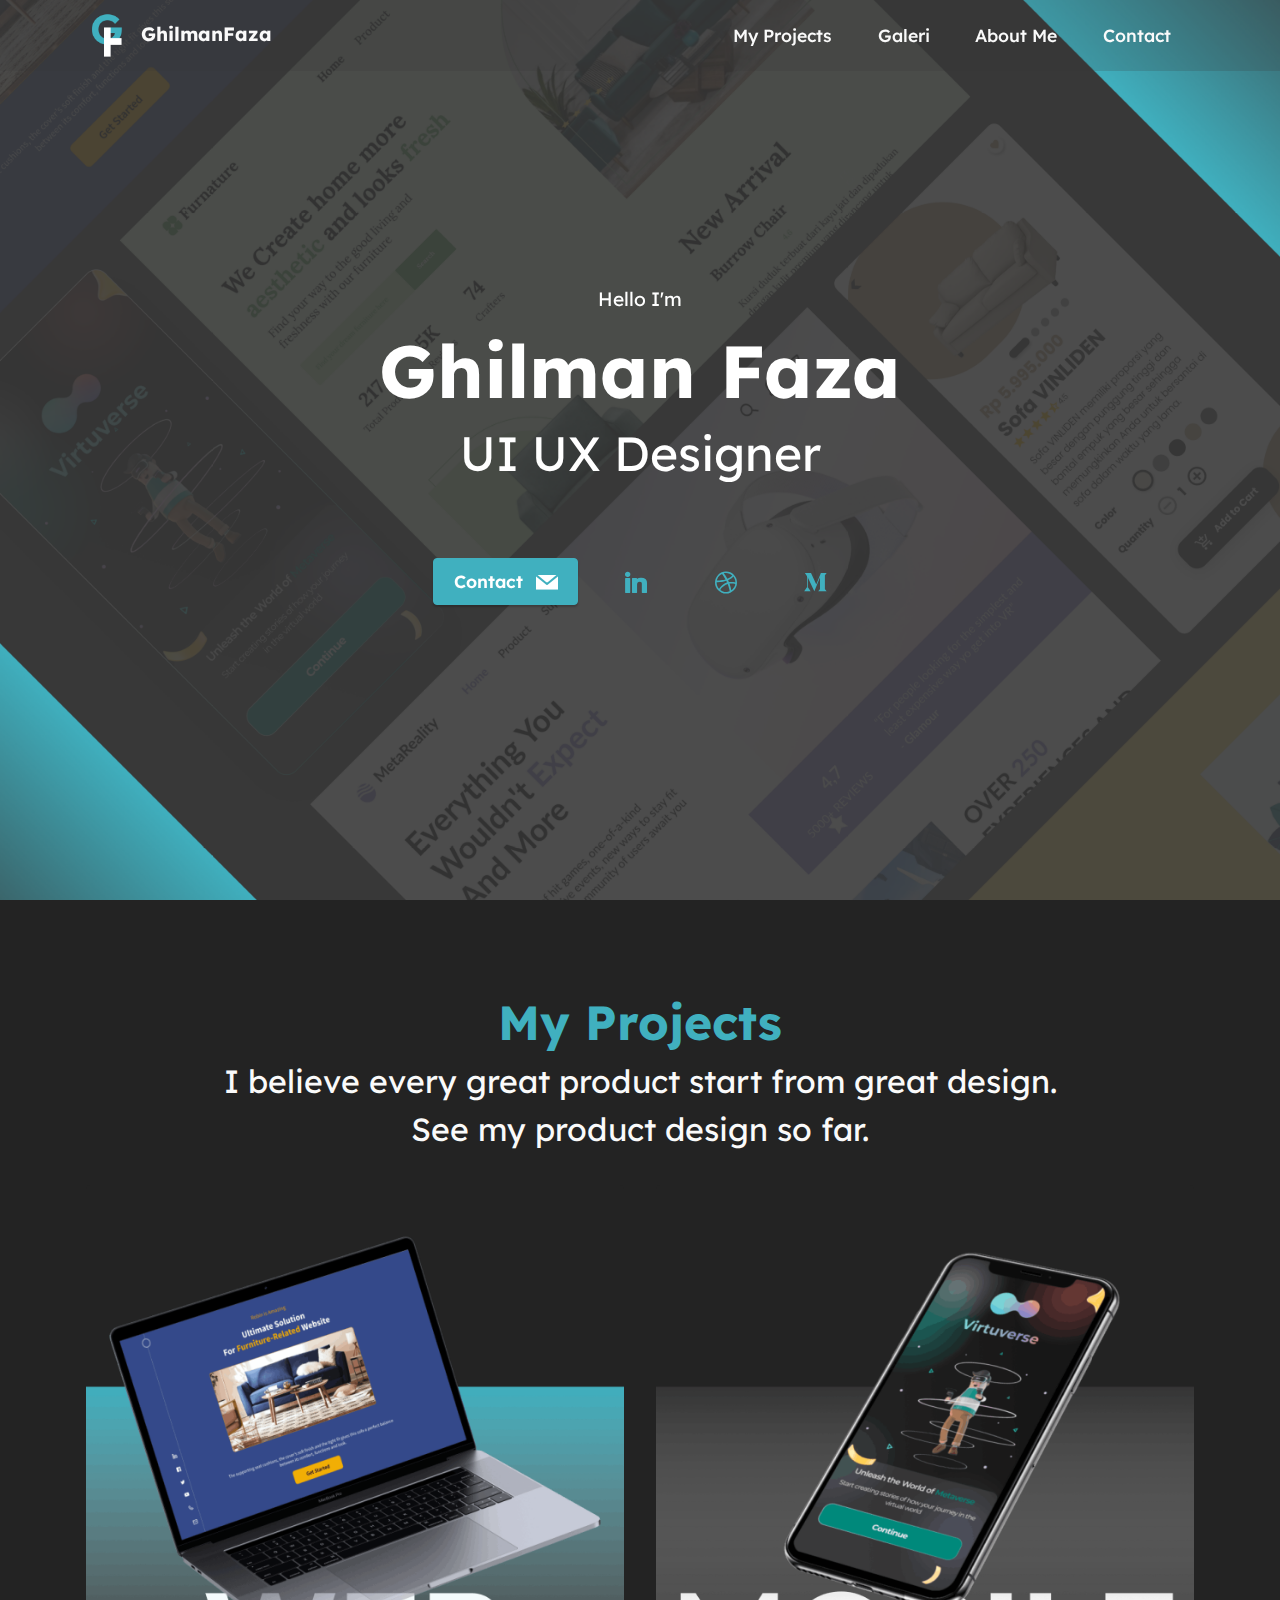
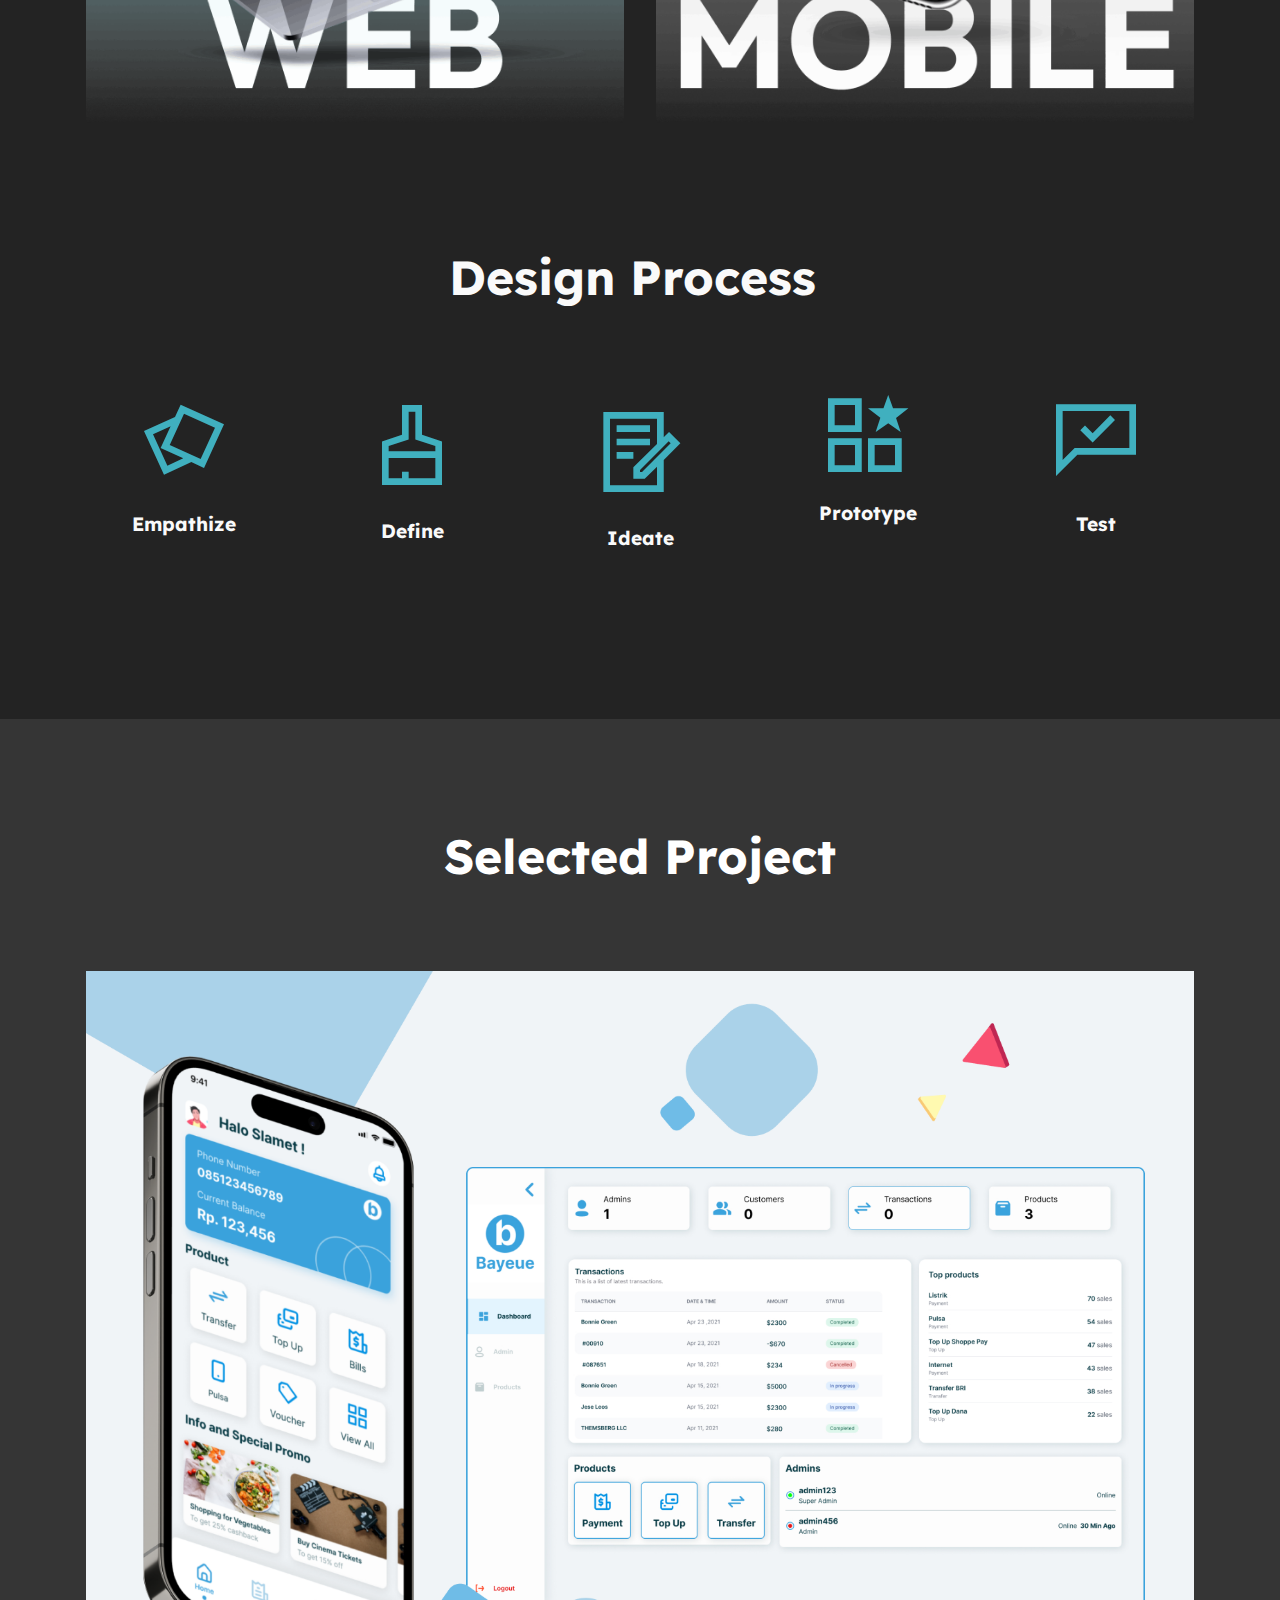
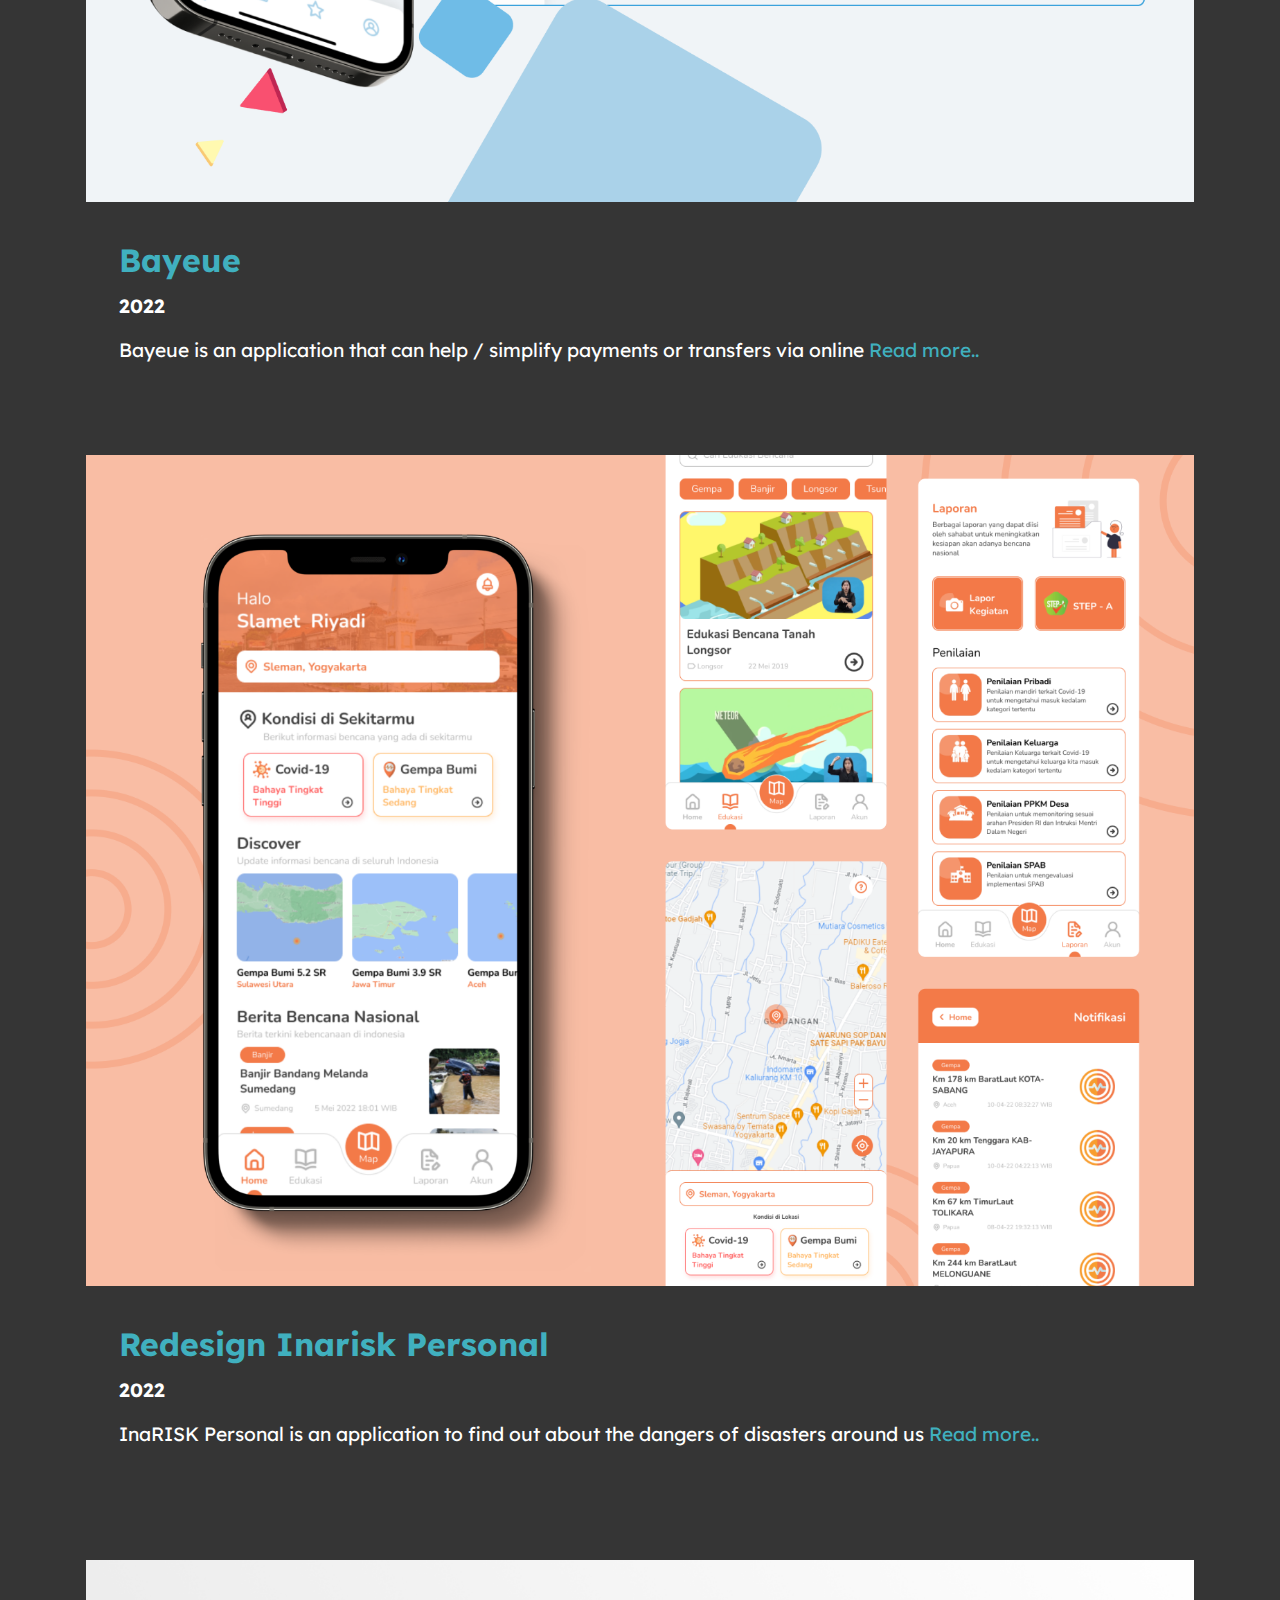
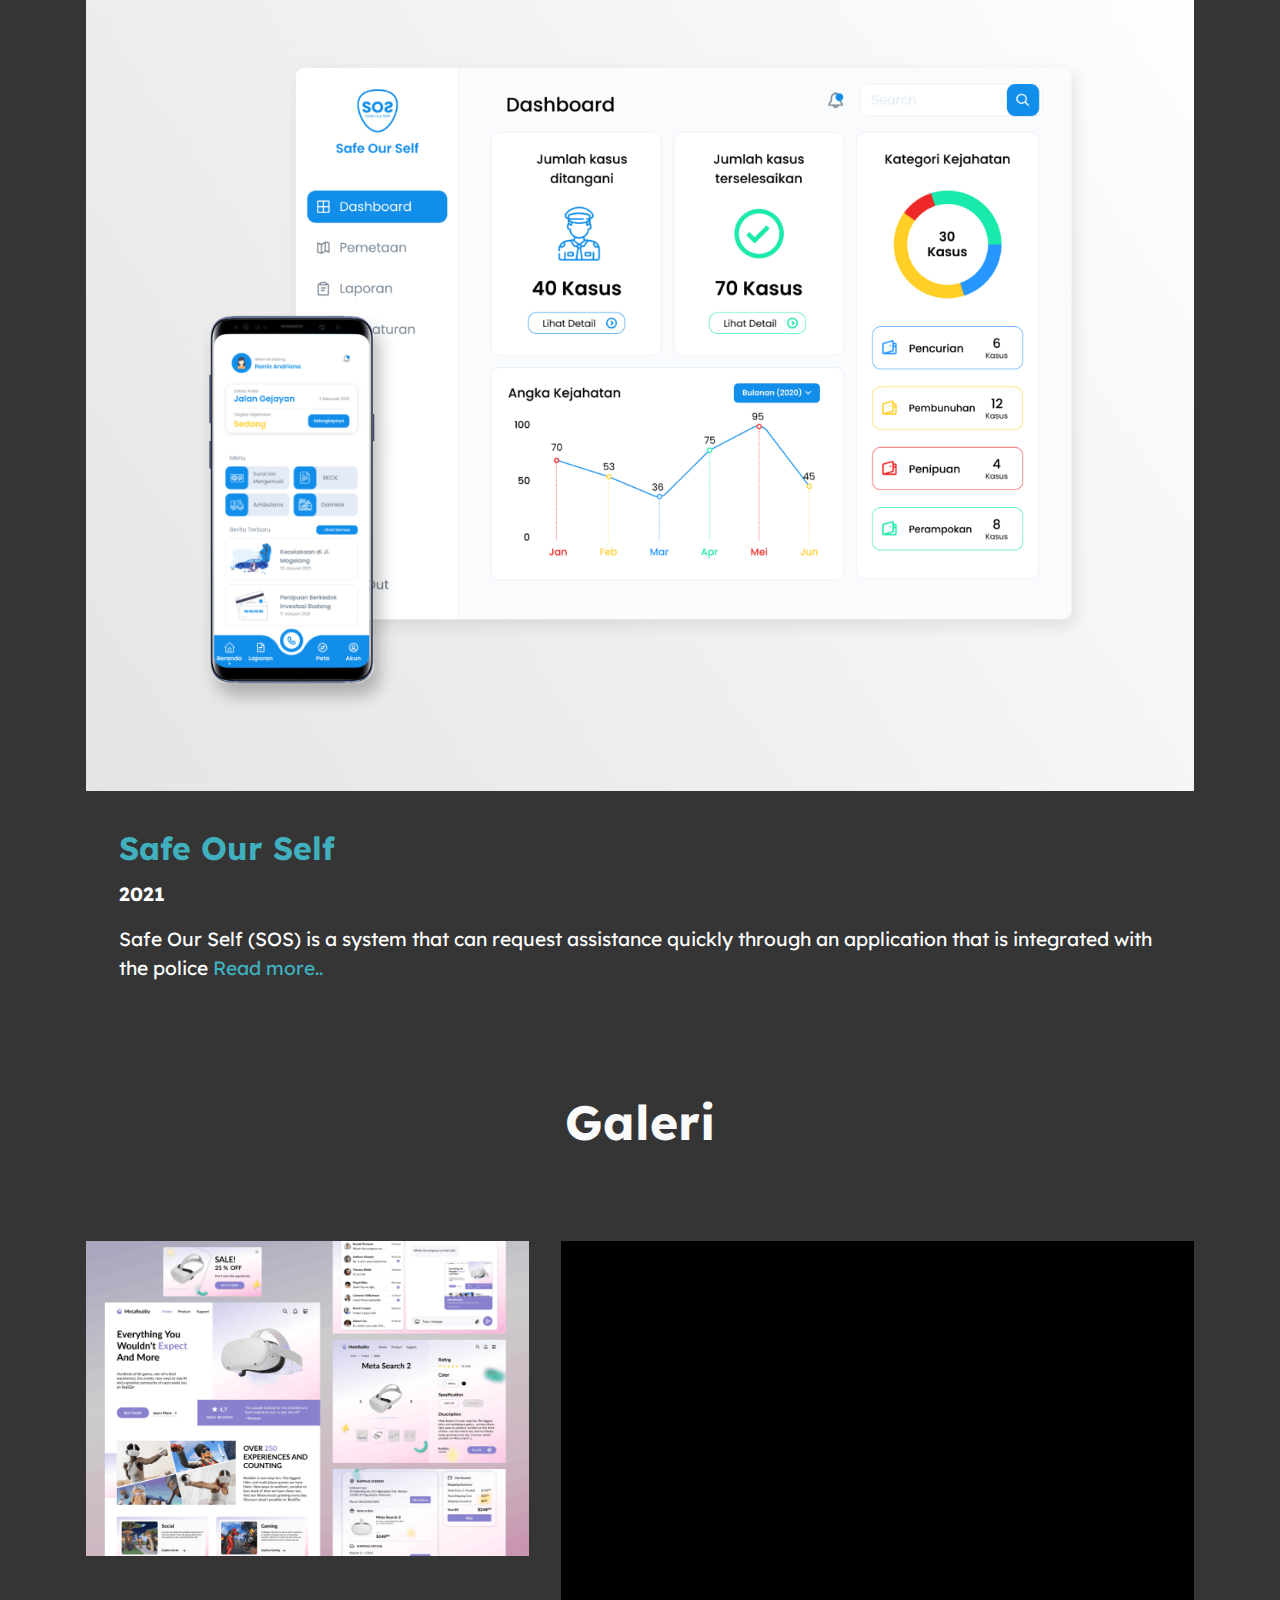
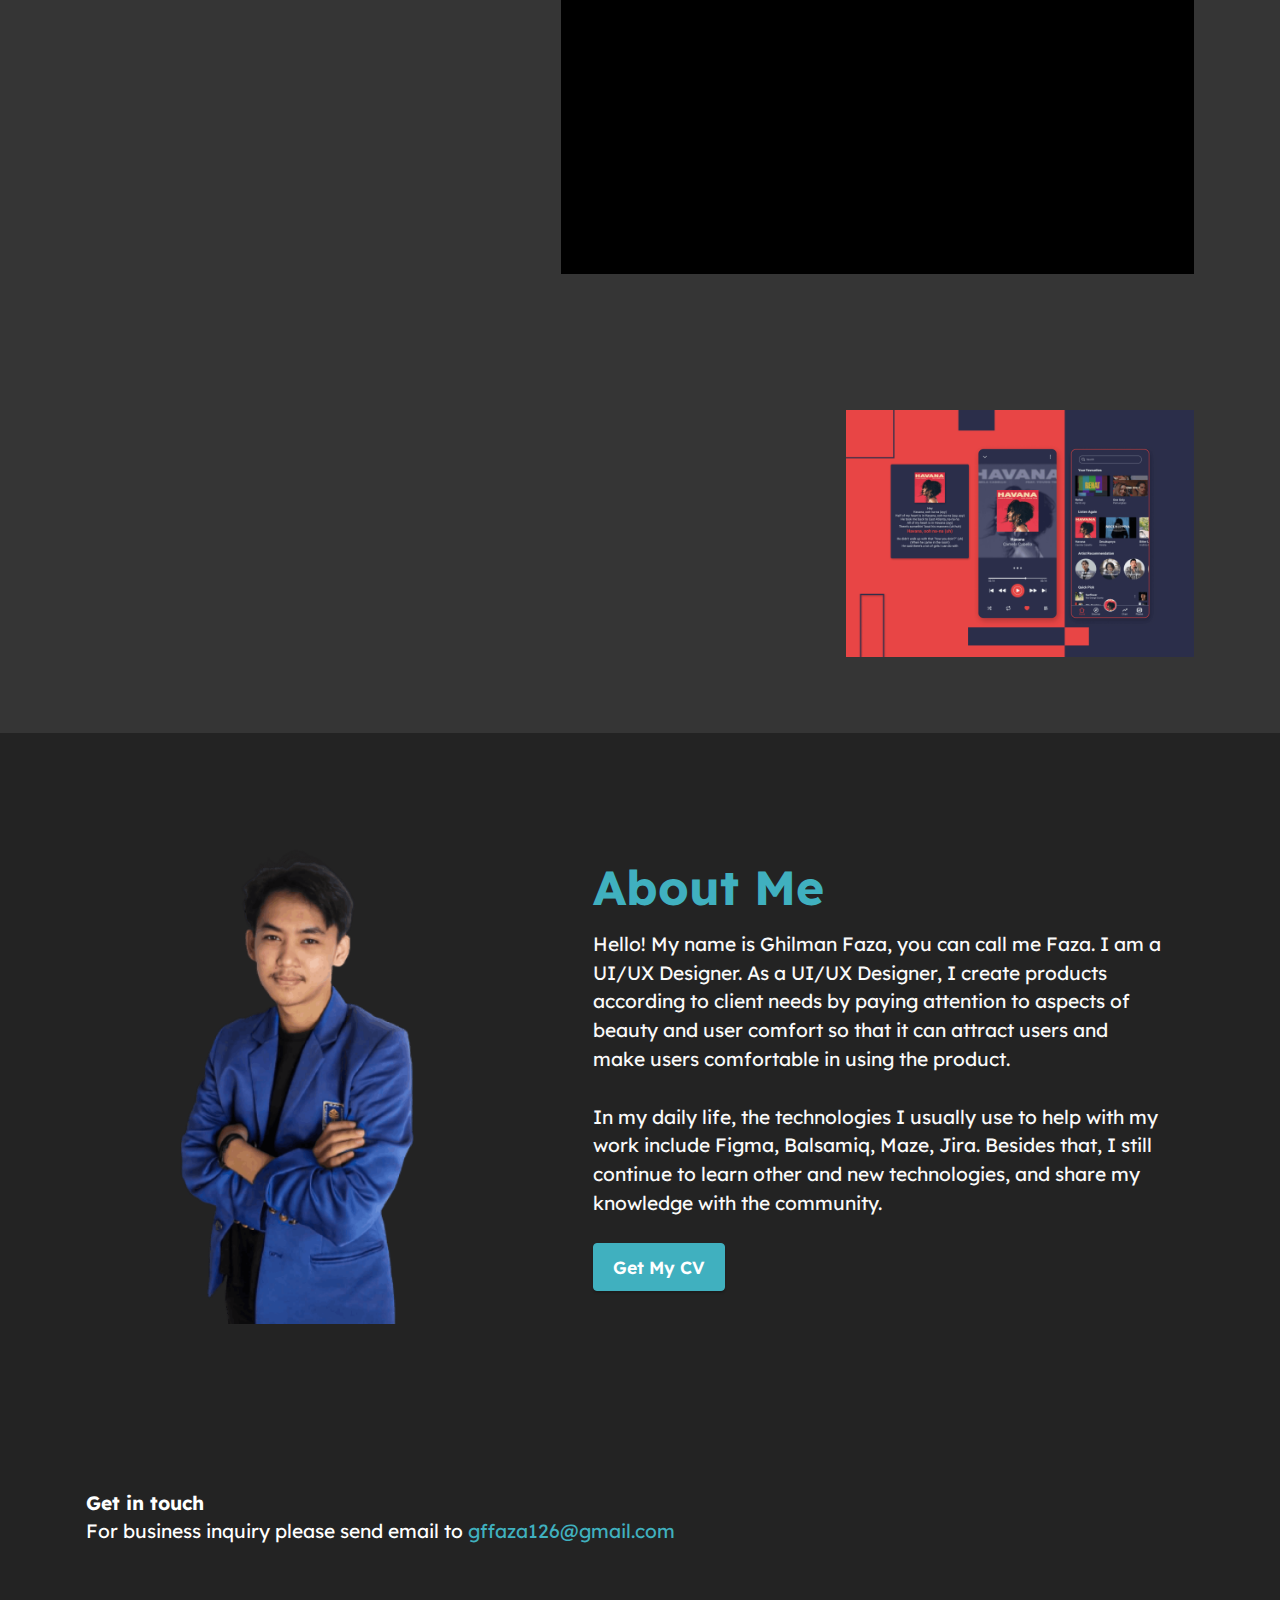
==== commit abc1ebca: "Update CV Ver.1" ====
--- a/index.html
+++ b/index.html
@@ -478,7 +478,7 @@
                         <strong>About Me</strong></h3>
                     <p class="mbr-text mbr-fonts-style display-7">Hello! My name is Ghilman Faza, you can call me Faza. I am a UI/UX Designer. As a UI/UX Designer, I create products according to client needs by paying attention to aspects of beauty and user comfort so that it can attract users and make users comfortable in using the product. <br><br>In my daily life, the technologies I usually use to help with my work include Figma, Balsamiq, Maze, Jira. Besides that, I still continue to learn other and new technologies, and share my knowledge with the community.</p>
                     <div class="mbr-section-btn mt-3">
-                        <a class="btn btn-success display-4" href="assets/file/CV-Ghilman-Faza.pdf" download >Get My CV</a> 
+                        <a class="btn btn-success display-4" href="assets/file/CV_GhilmanFaza.pdf" download >Get My CV</a> 
                     </div>   
                 </div>
             </div>
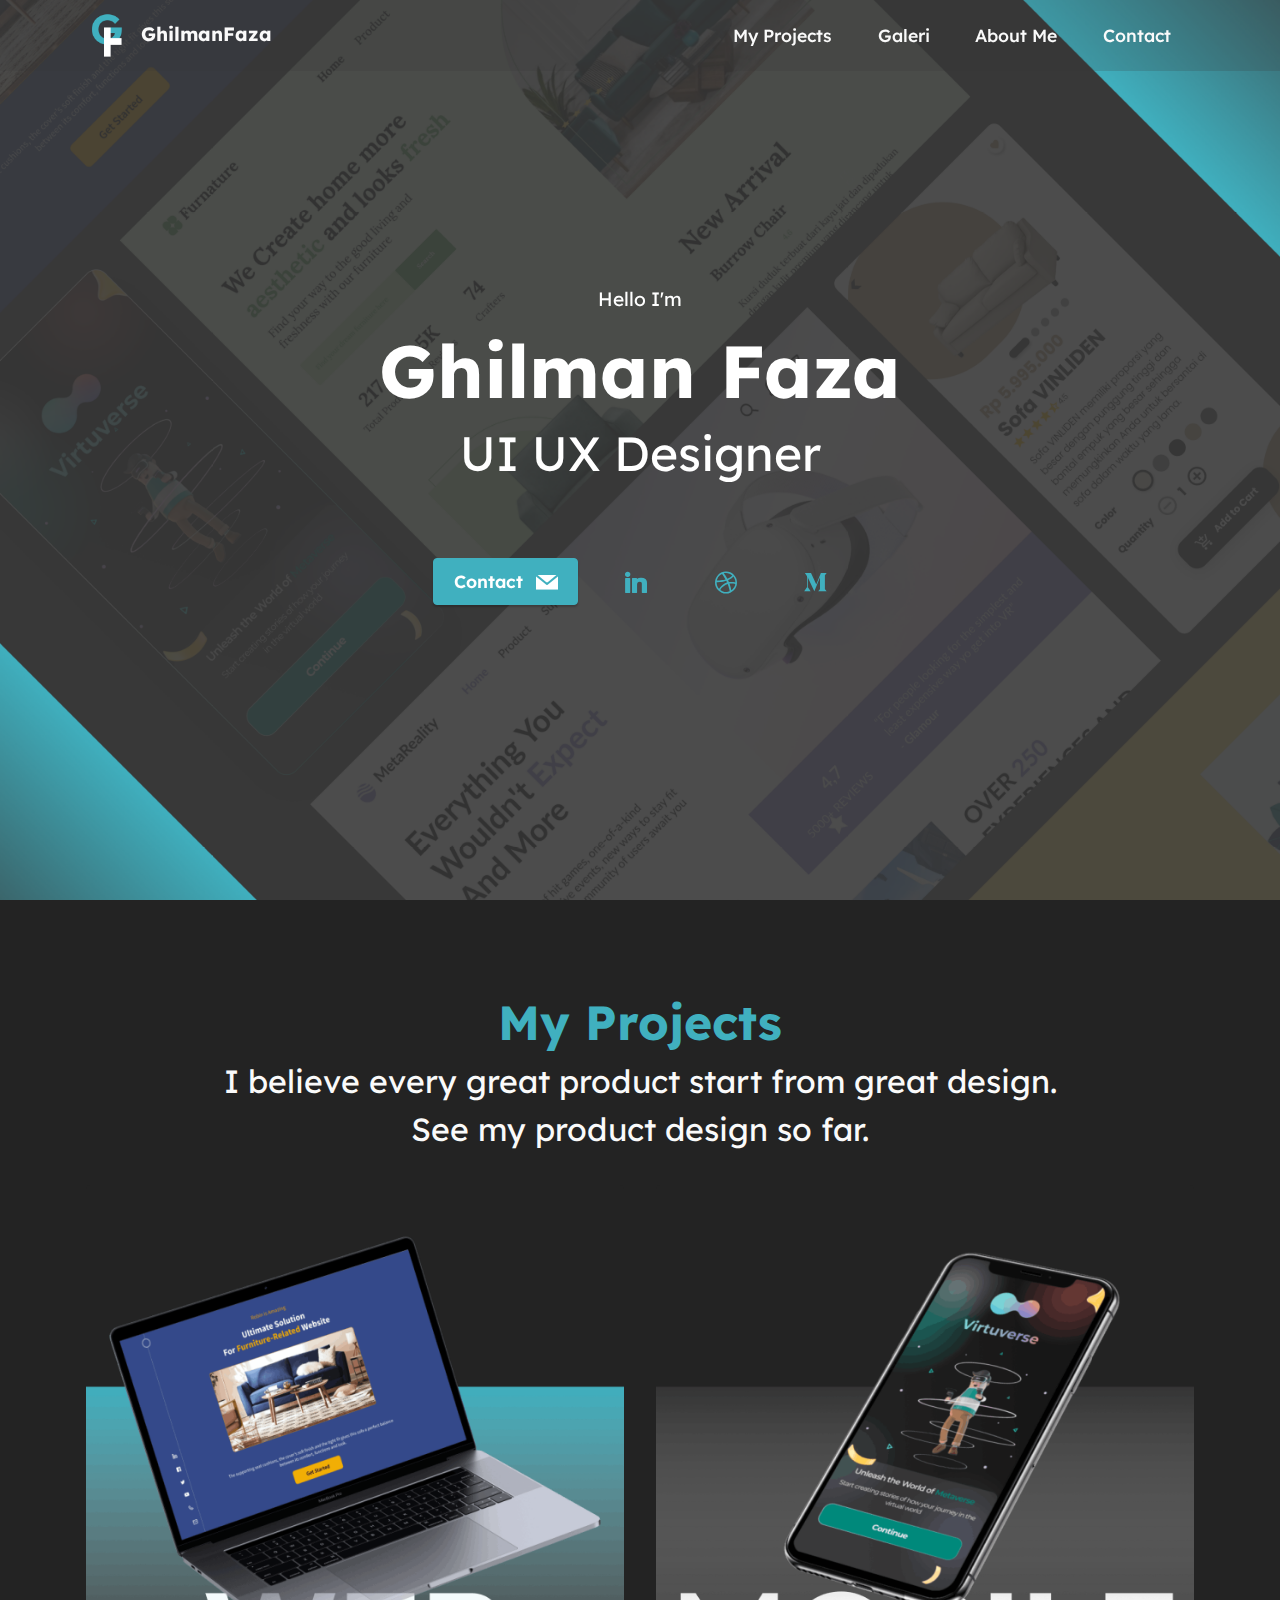
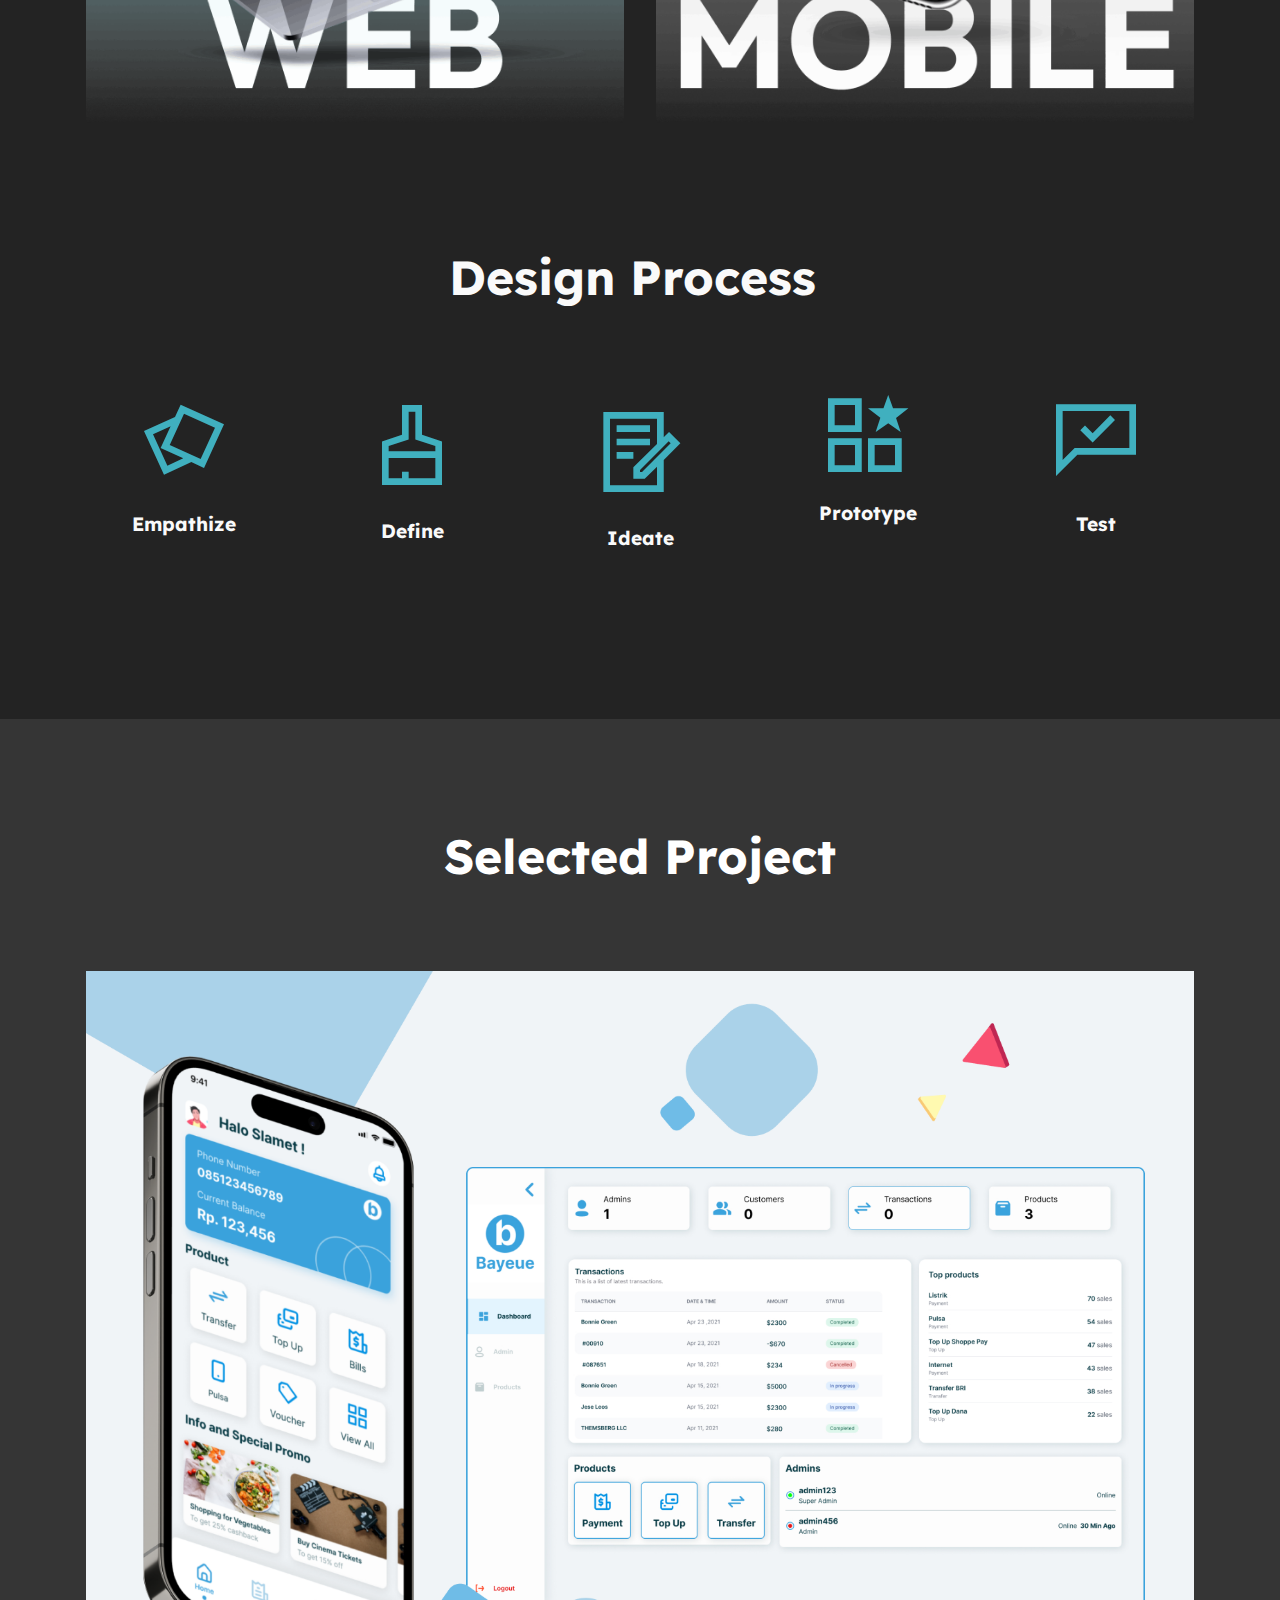
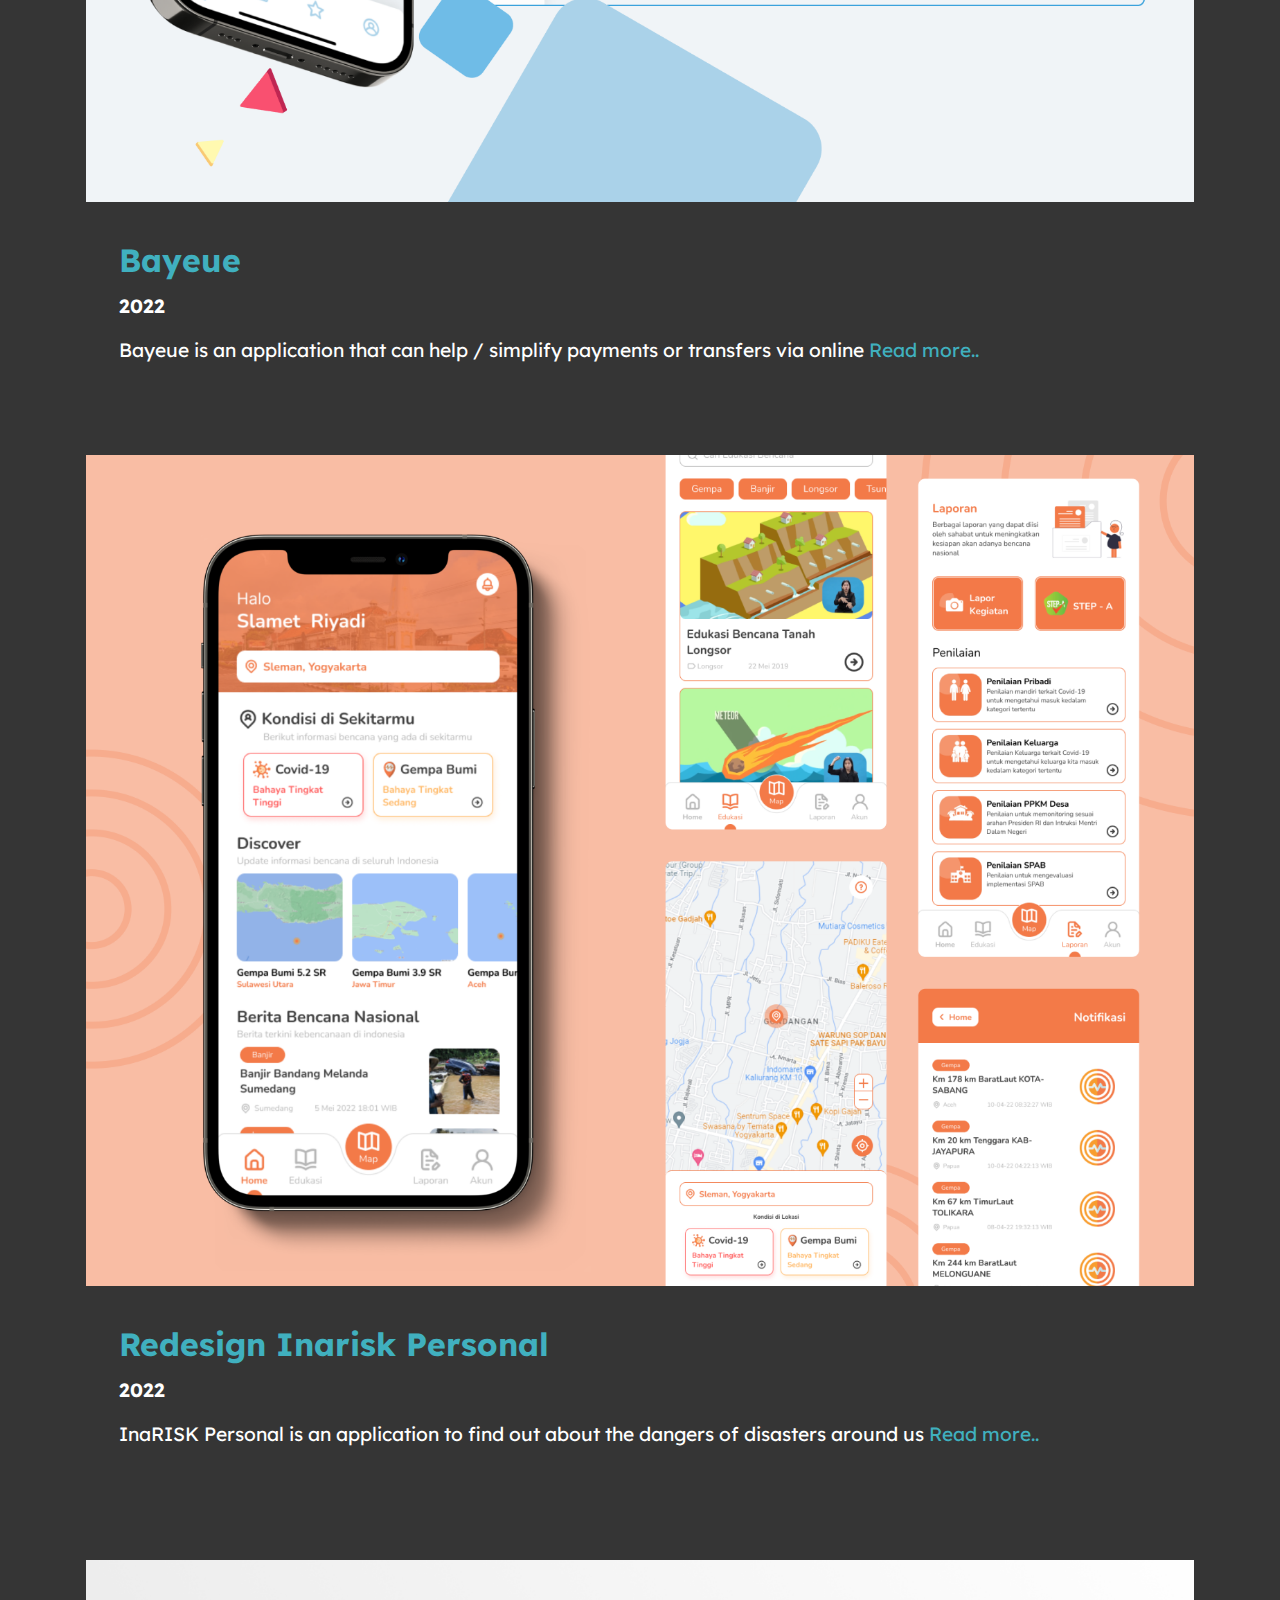
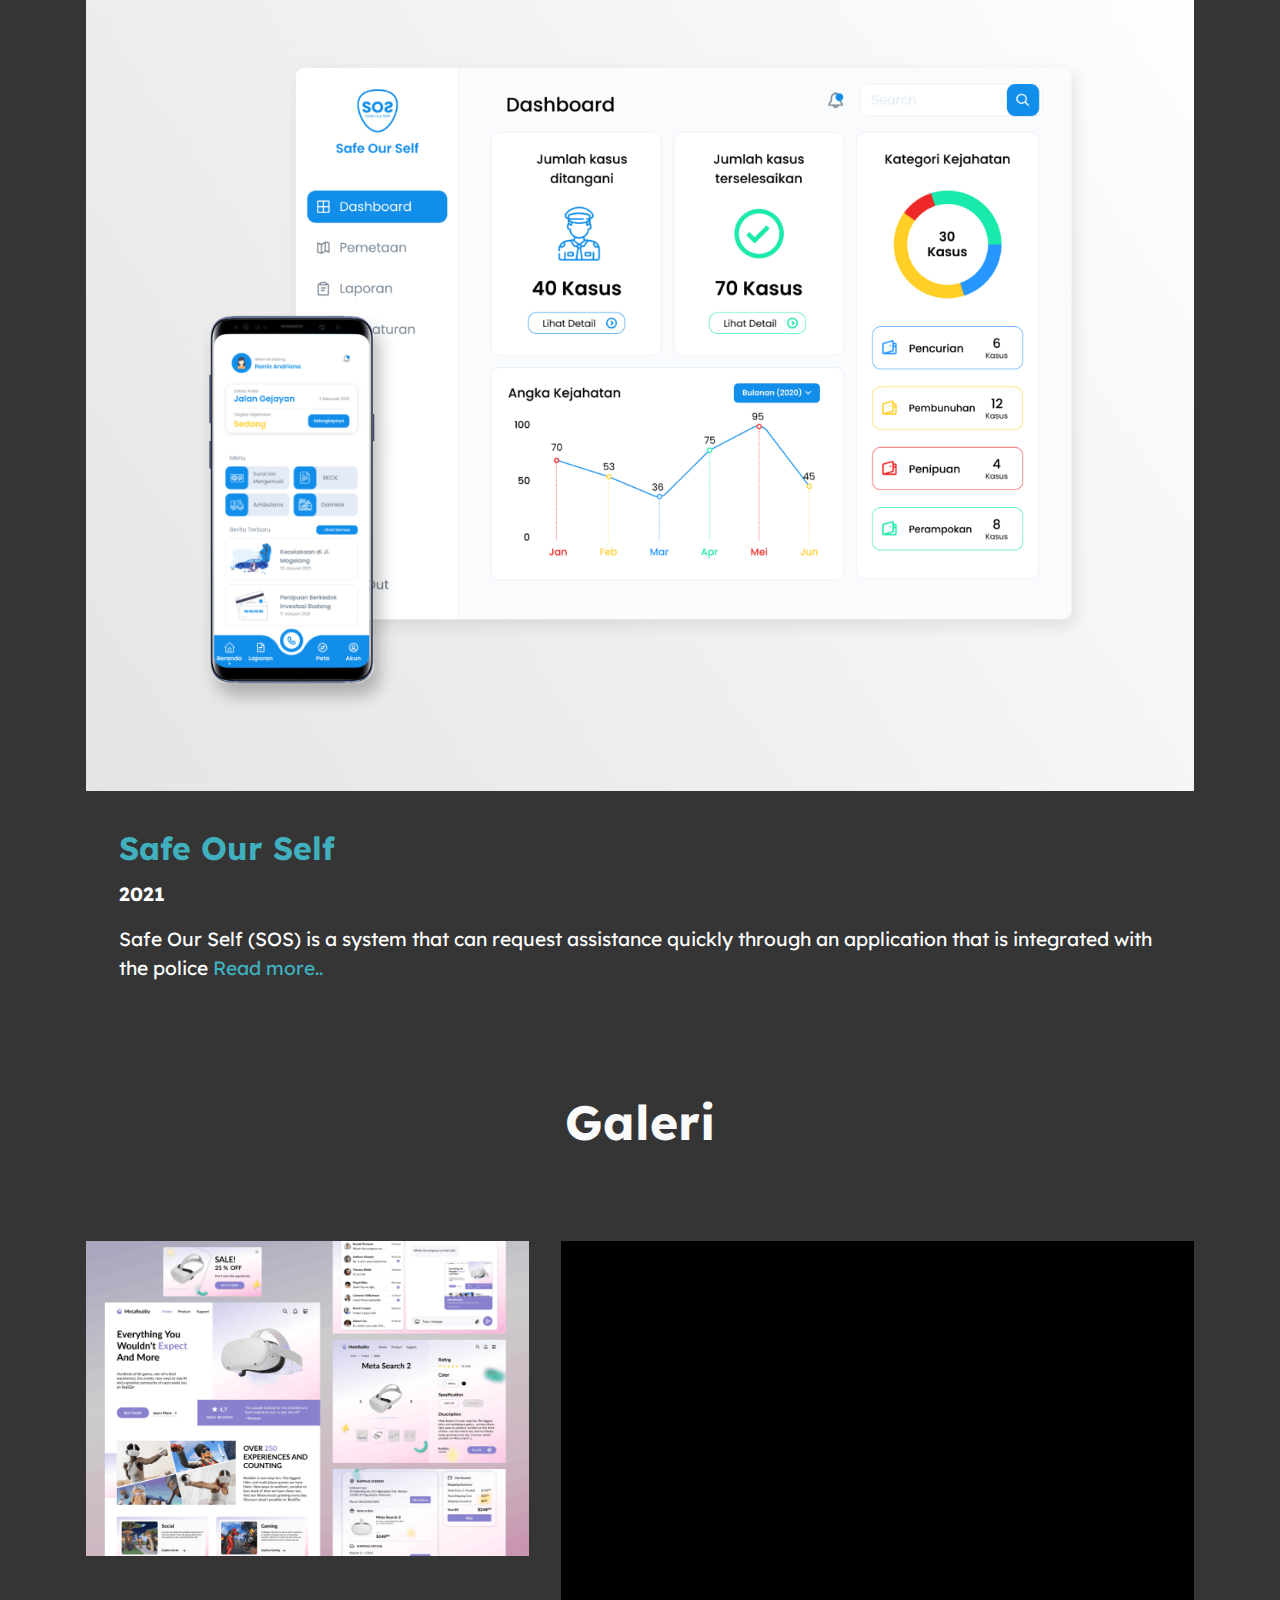
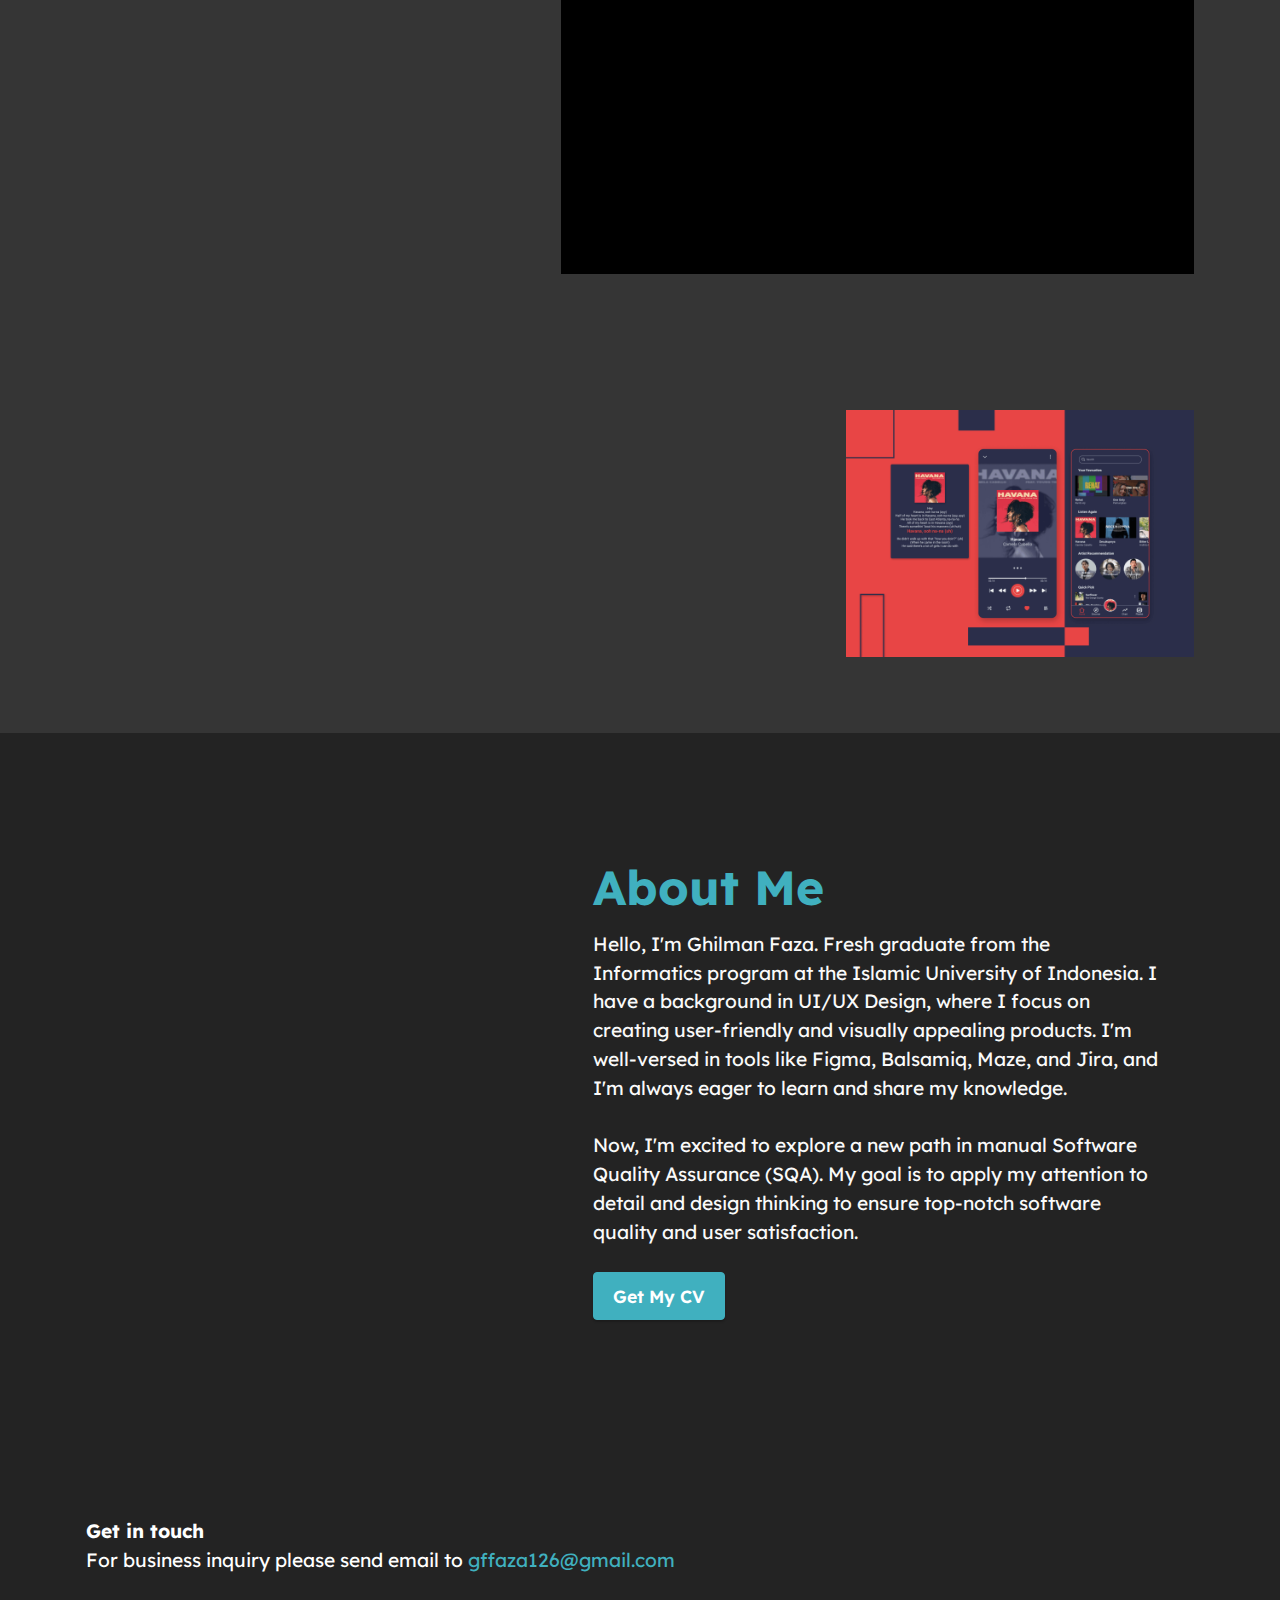
==== commit 7d9939b4: "change desc about me" ====
--- a/index.html
+++ b/index.html
@@ -468,7 +468,7 @@
         <div class="row align-items-center">
             <div class="col-12 col-lg-5">
                 <div class="image-wrapper">
-                    <img src="assets/images/whatsapp-image-2022-09-02-at-19.20-4-1036x1136.png" alt="">
+                    <img src="assets/images/poto3.png" alt="">
                     
                 </div>
             </div>
@@ -476,7 +476,7 @@
                 <div class="text-wrapper">
                     <h3 class="mbr-section-title mbr-fonts-style mb-3 display-2">
                         <strong>About Me</strong></h3>
-                    <p class="mbr-text mbr-fonts-style display-7">Hello! My name is Ghilman Faza, you can call me Faza. I am a UI/UX Designer. As a UI/UX Designer, I create products according to client needs by paying attention to aspects of beauty and user comfort so that it can attract users and make users comfortable in using the product. <br><br>In my daily life, the technologies I usually use to help with my work include Figma, Balsamiq, Maze, Jira. Besides that, I still continue to learn other and new technologies, and share my knowledge with the community.</p>
+                    <p class="mbr-text mbr-fonts-style display-7">Hello, I'm Ghilman Faza. Fresh graduate from the Informatics program at the Islamic University of Indonesia. I have a background in UI/UX Design, where I focus on creating user-friendly and visually appealing products. I'm well-versed in tools like Figma, Balsamiq, Maze, and Jira, and I'm always eager to learn and share my knowledge.<br><br>Now, I'm excited to explore a new path in manual Software Quality Assurance (SQA). My goal is to apply my attention to detail and design thinking to ensure top-notch software quality and user satisfaction.</p>
                     <div class="mbr-section-btn mt-3">
                         <a class="btn btn-success display-4" href="assets/file/CV_GhilmanFaza.pdf" download >Get My CV</a> 
                     </div>   
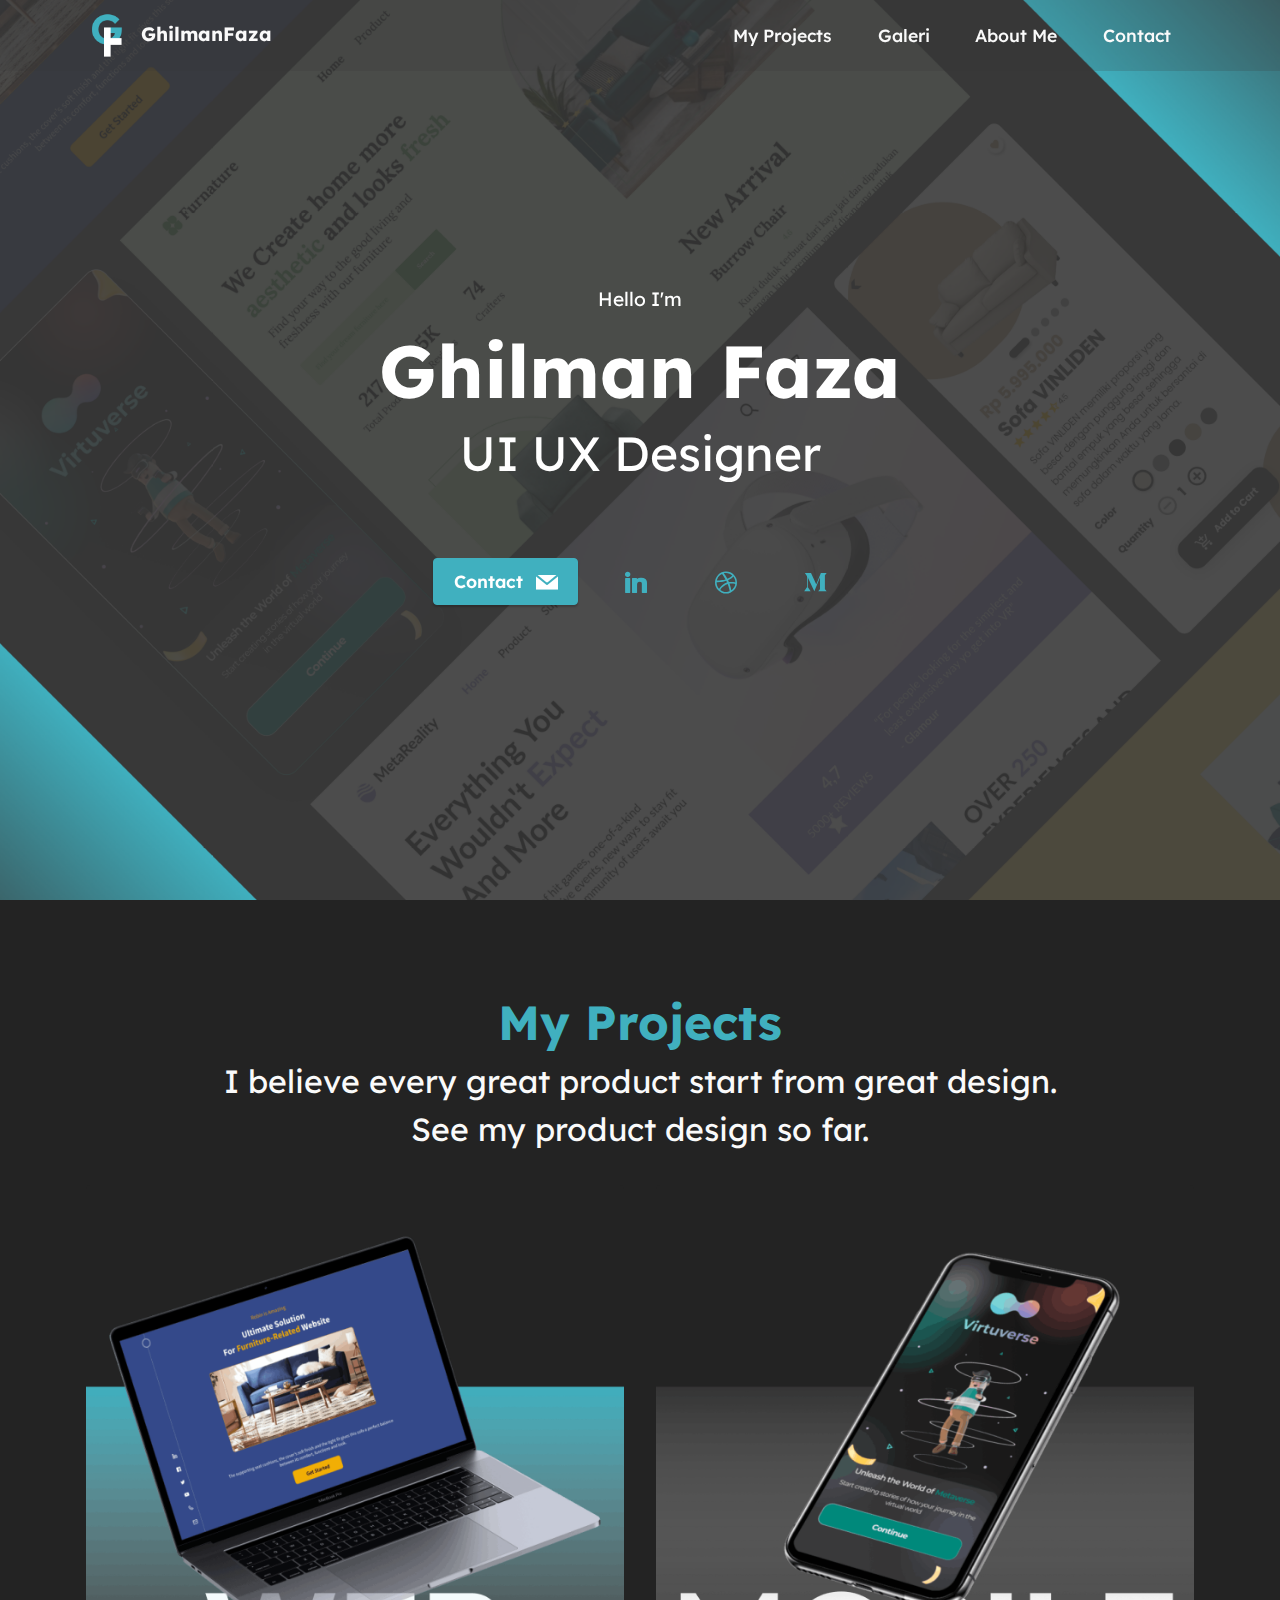
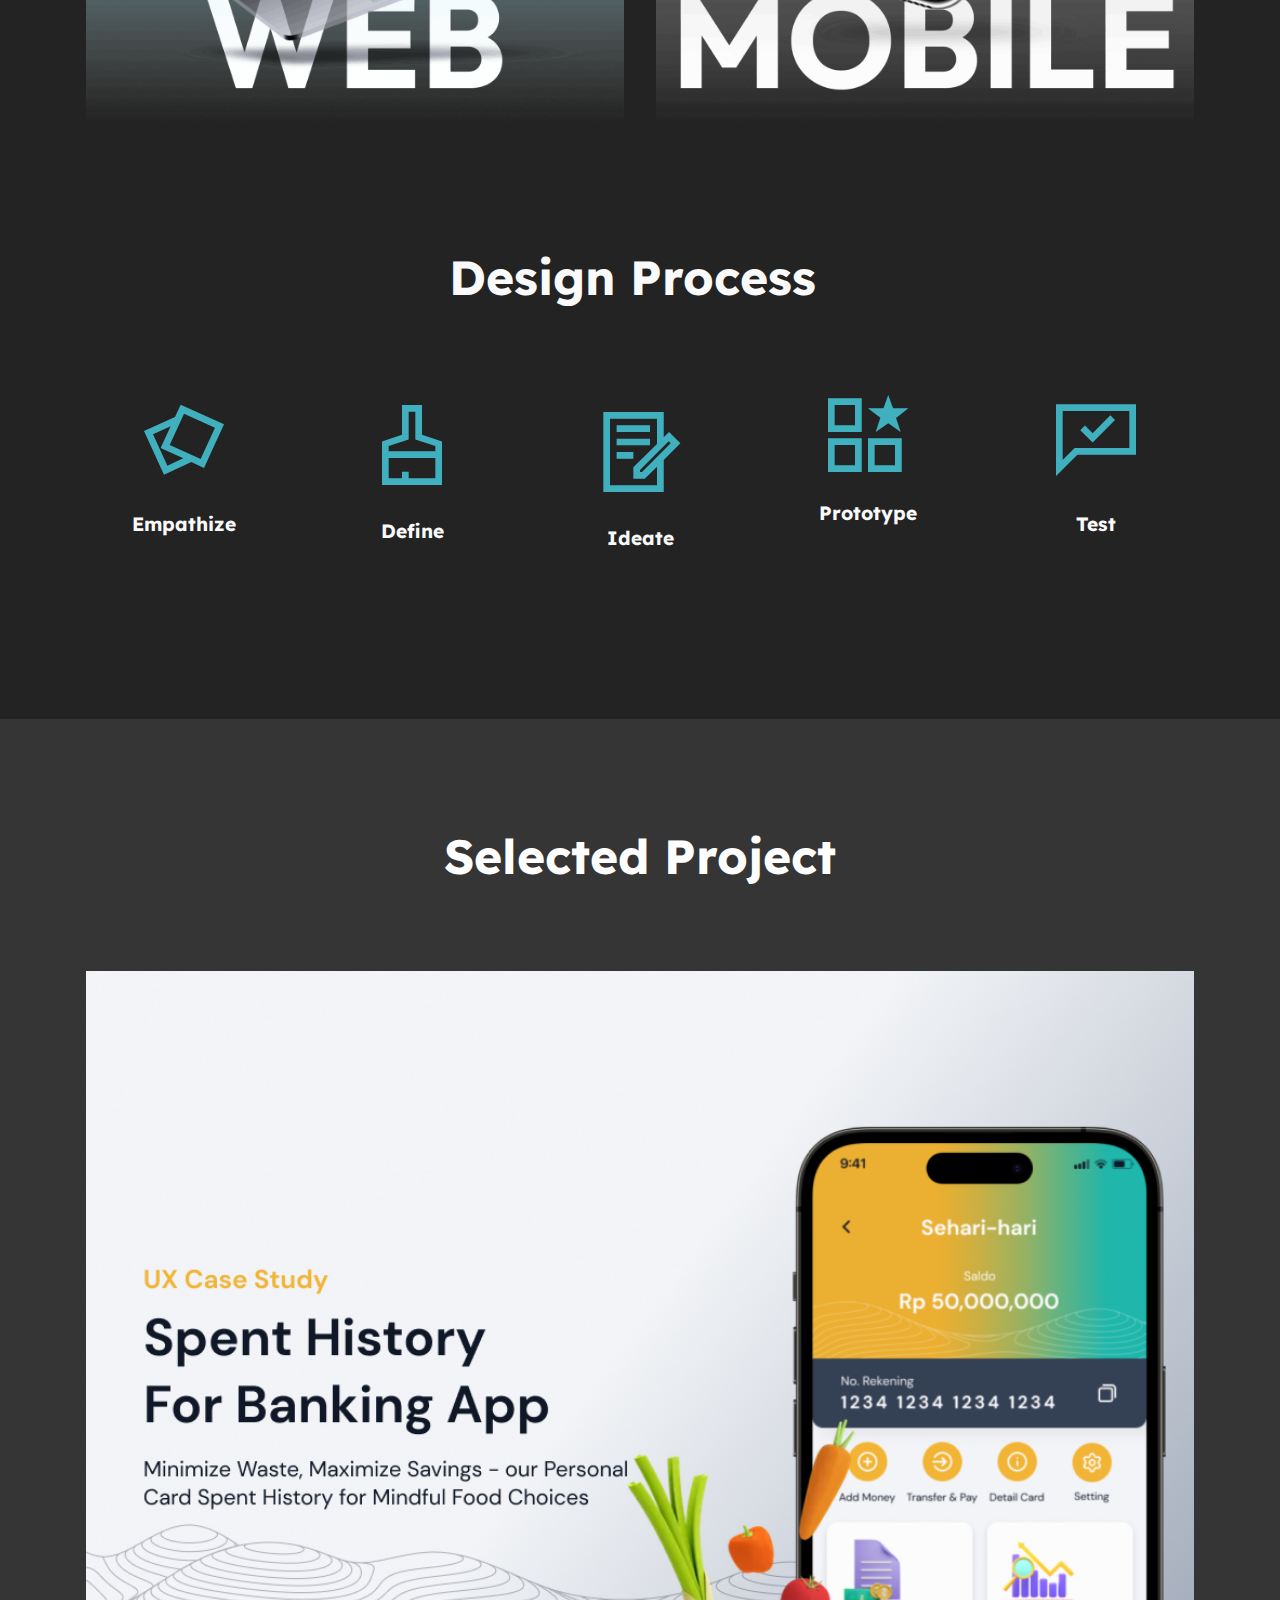
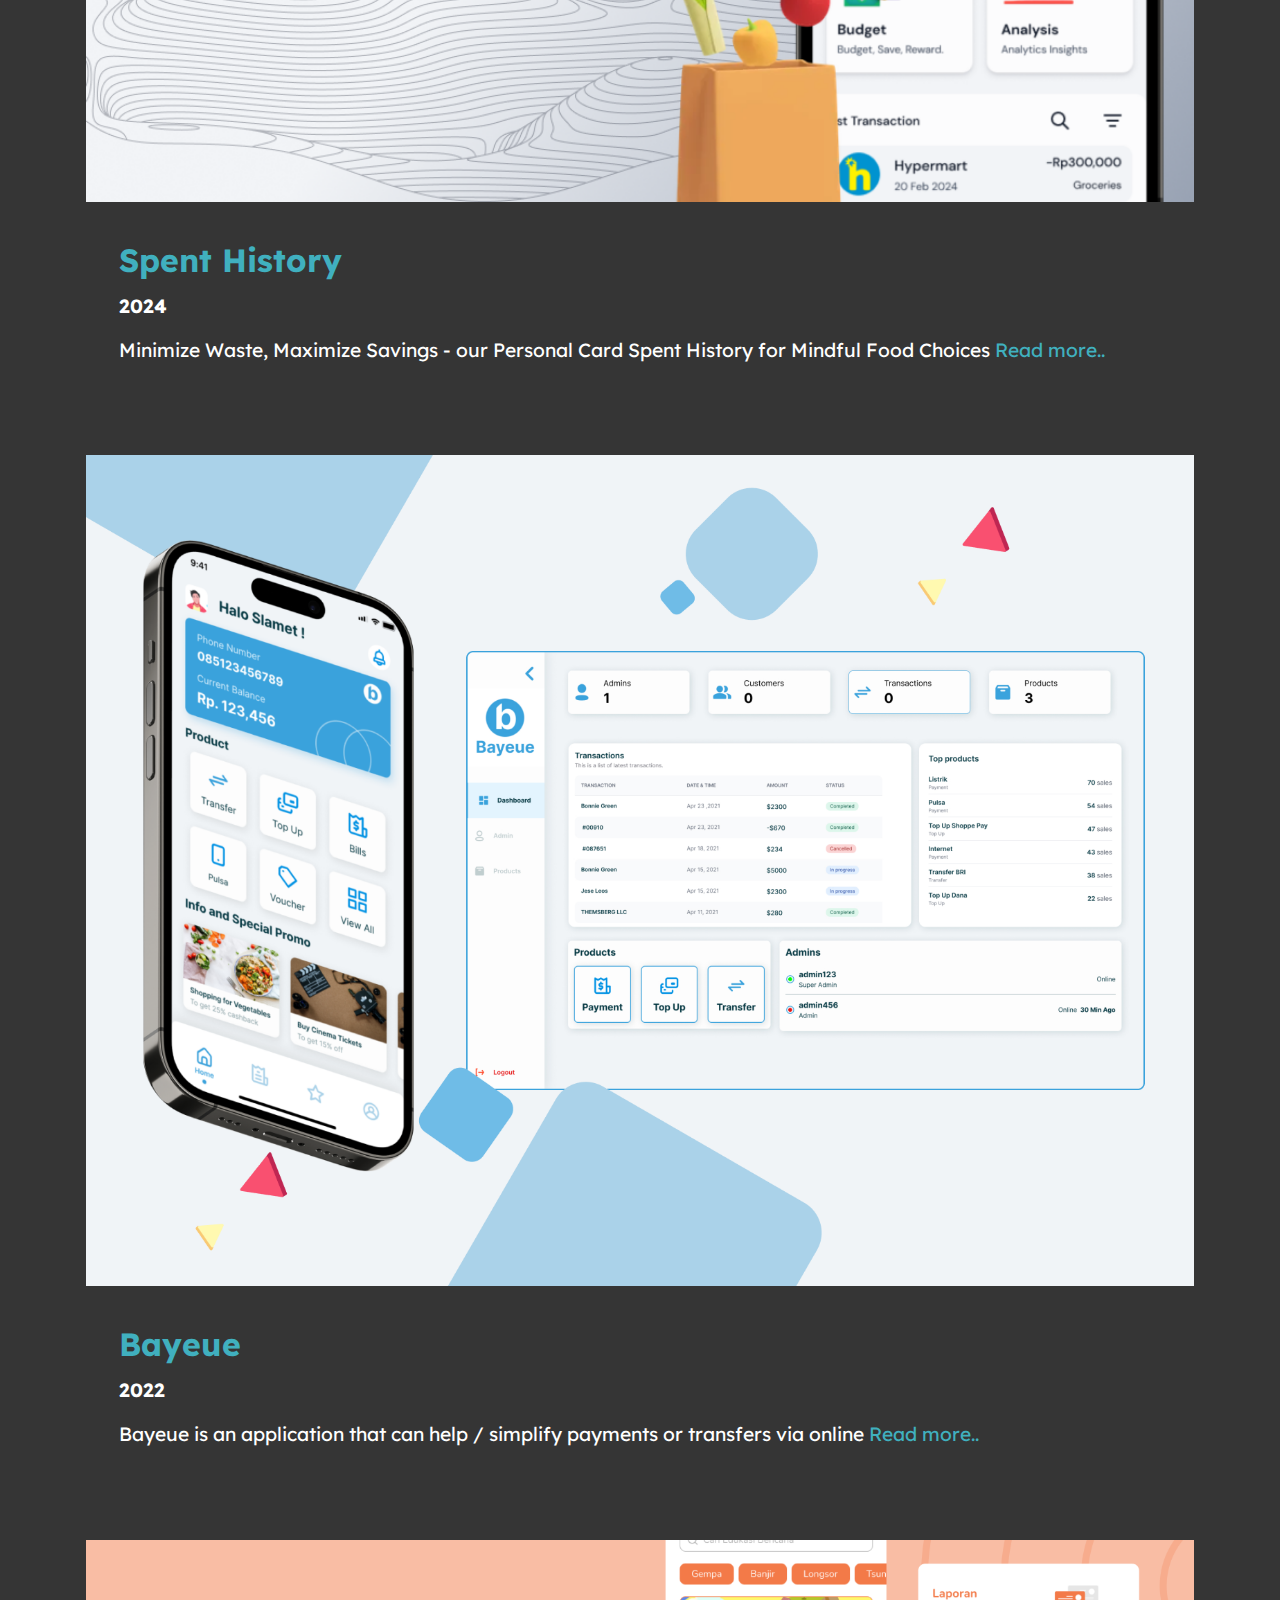
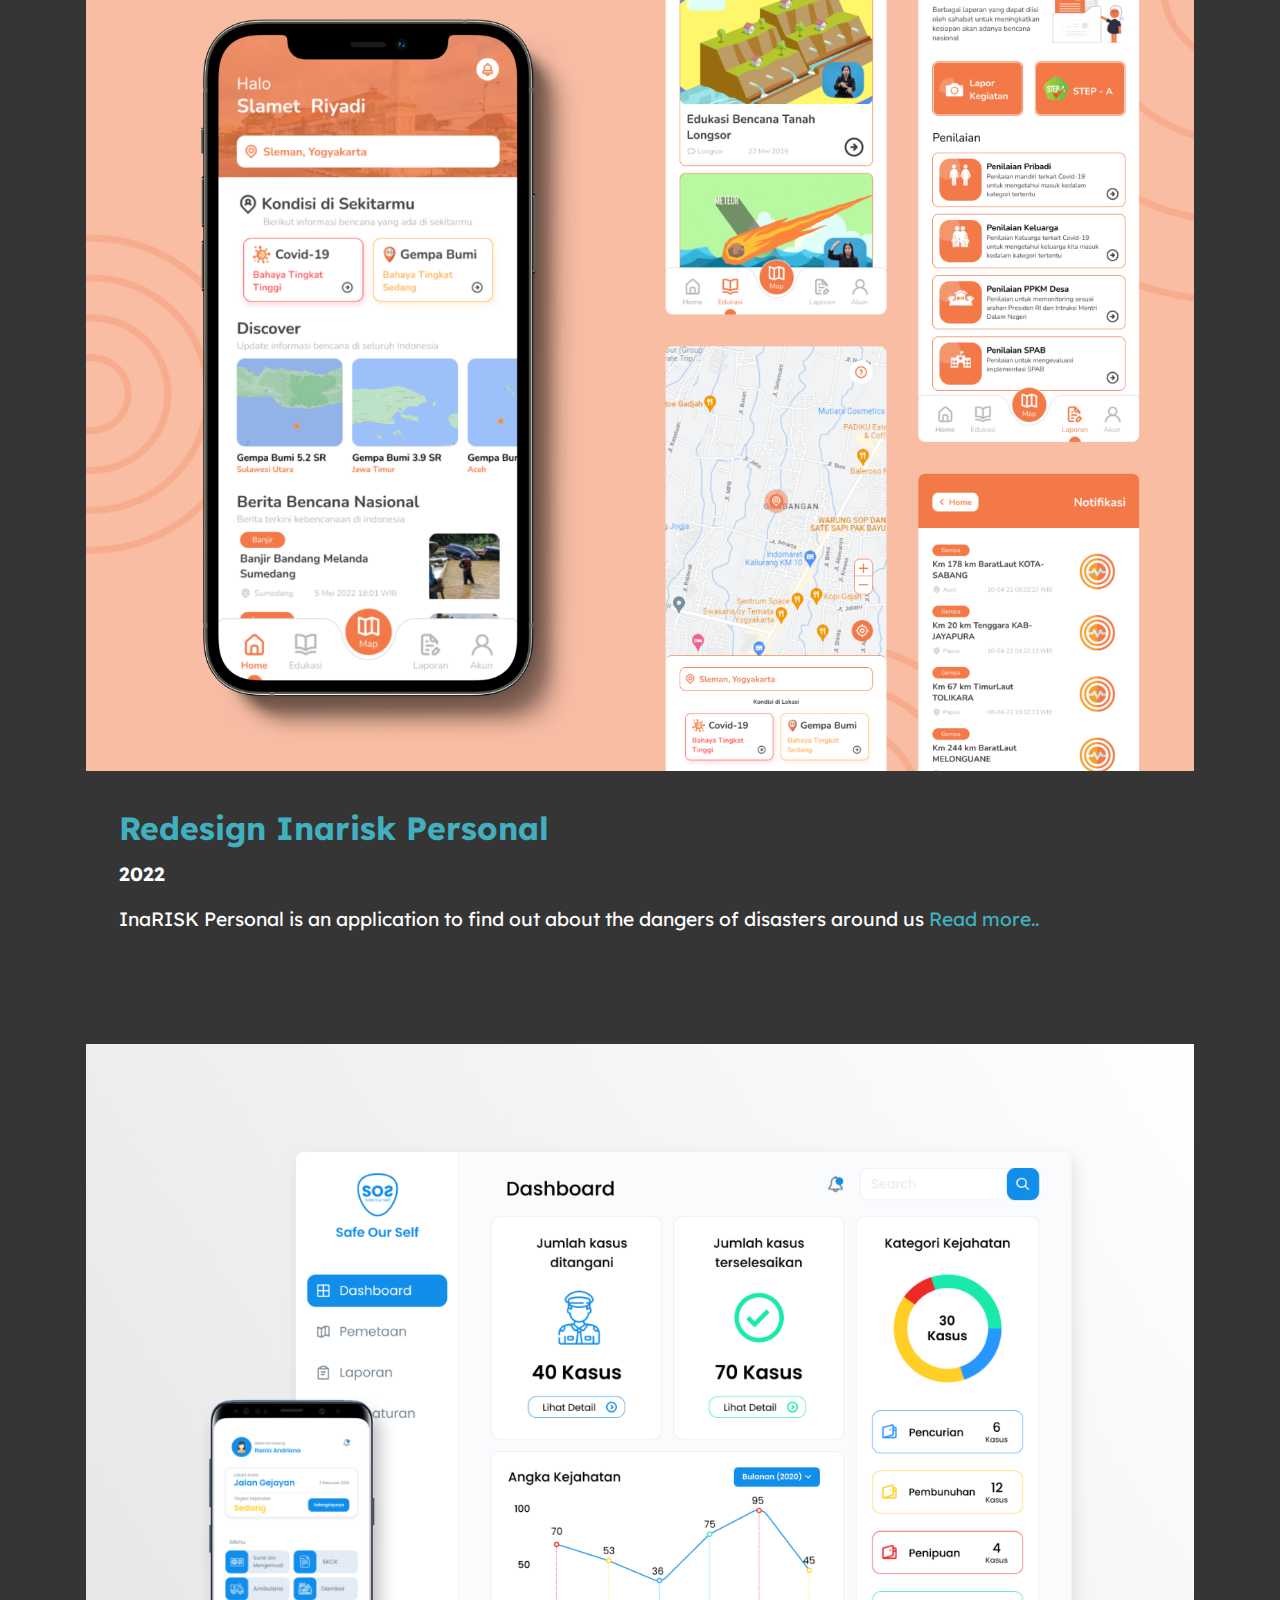
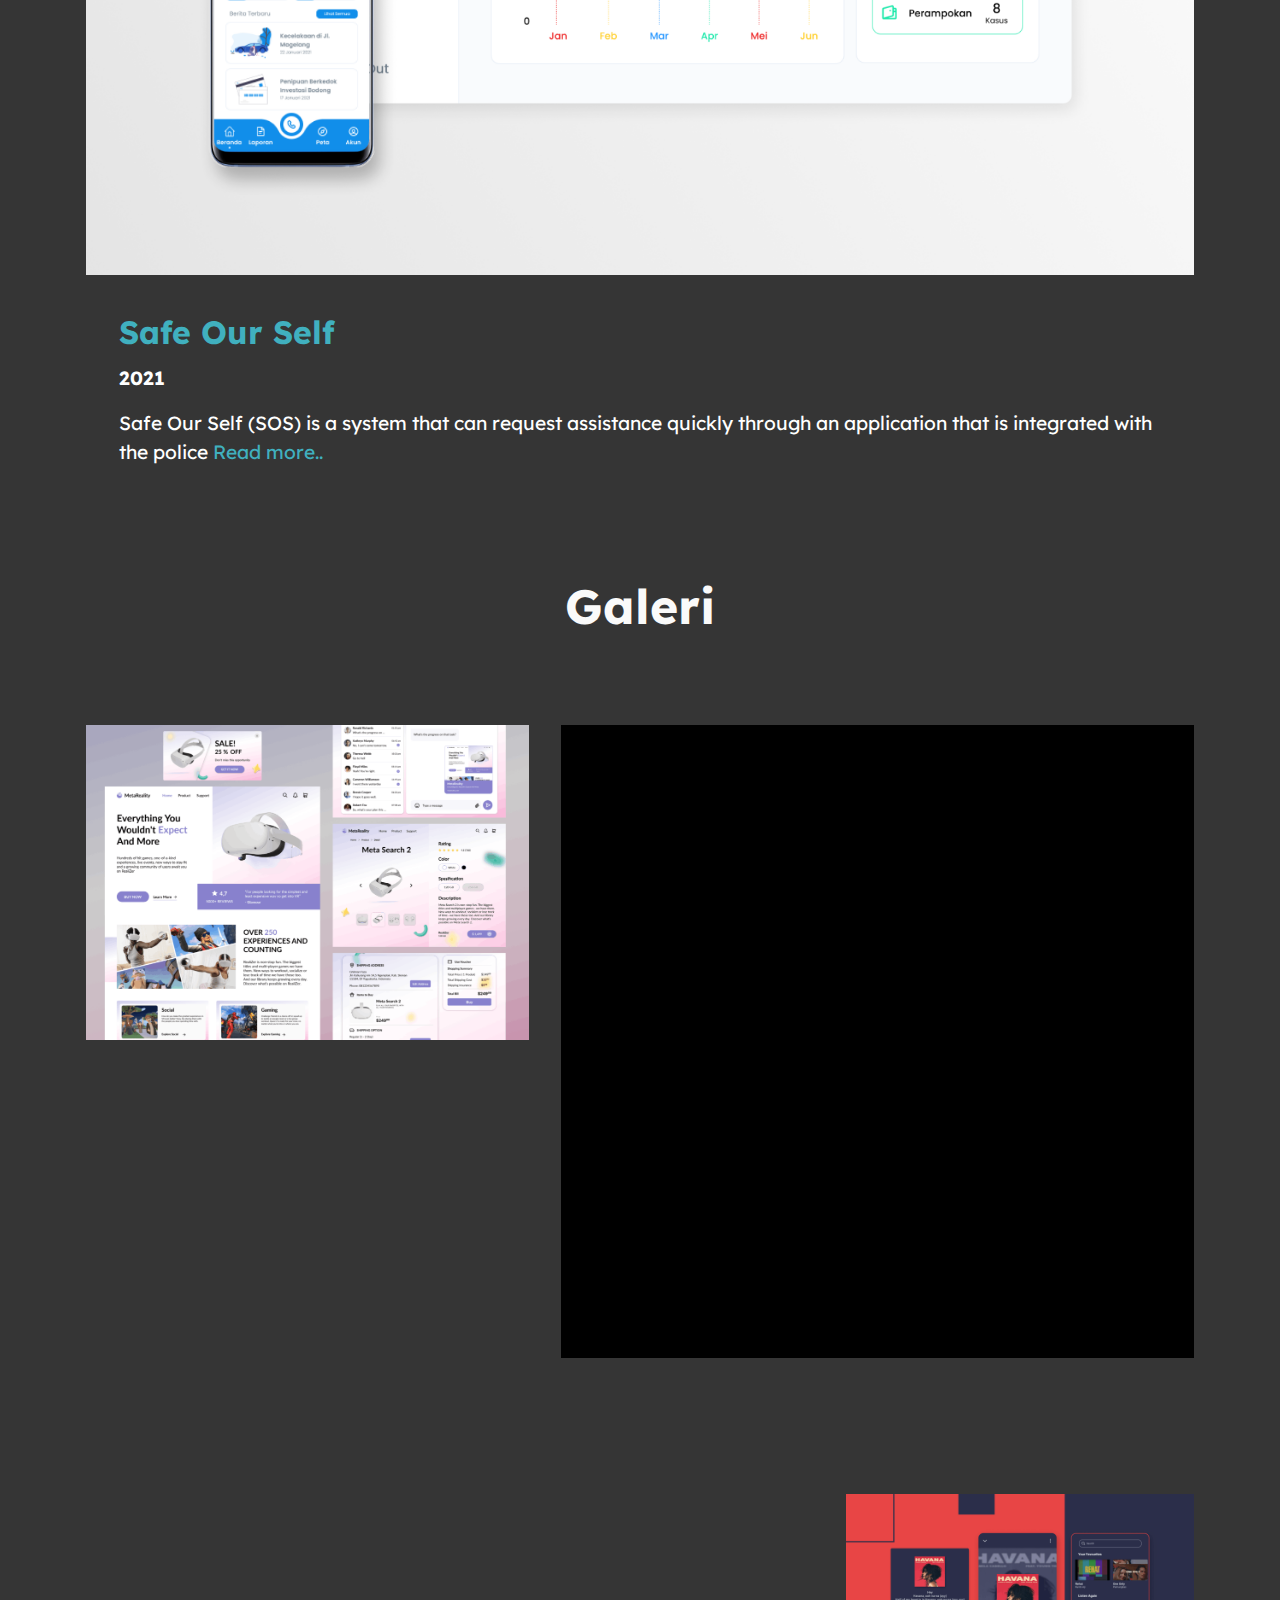
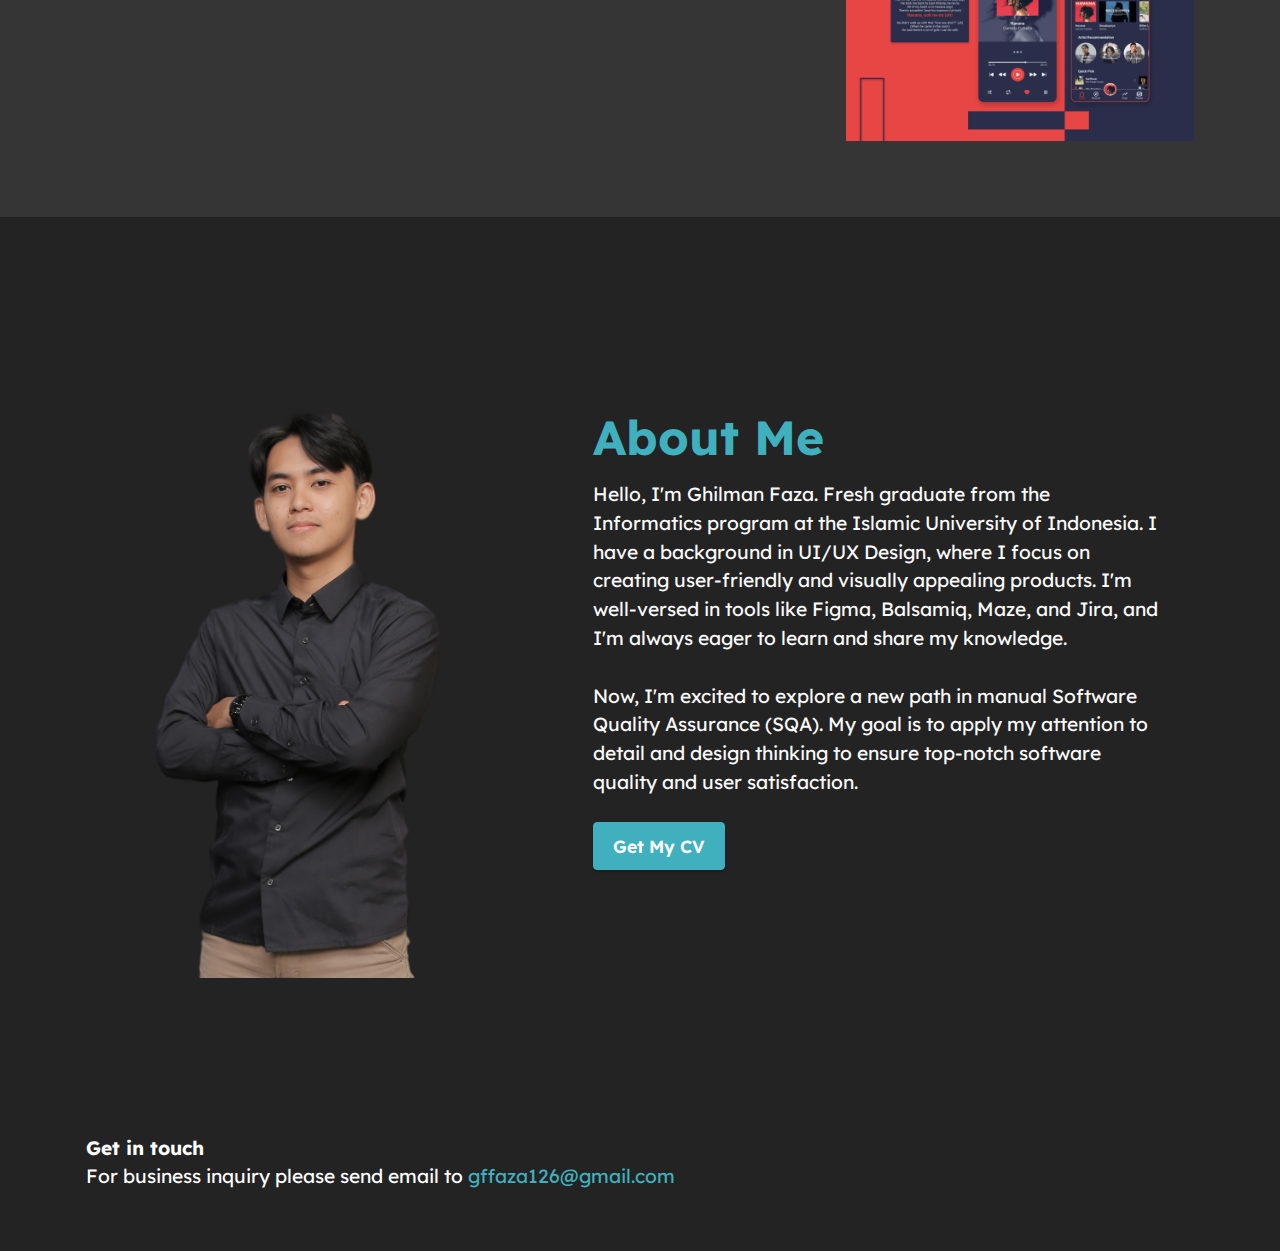
==== commit dafd8b5e: "Update CV And Add New Design Spent History" ====
--- a/index.html
+++ b/index.html
@@ -13,7 +13,7 @@
   <meta name="description" content="">
   
   
-  <title>Home</title>
+  <title>Ghilman Faza Portofolio</title>
   <link rel="stylesheet" href="assets/web/assets/mobirise-icons2/mobirise2.css">
   <link rel="stylesheet" href="assets/bootstrap/css/bootstrap.min.css">
   <link rel="stylesheet" href="assets/bootstrap/css/bootstrap-grid.min.css">
@@ -334,6 +334,24 @@
             <div class="item features-image сol-12 col-md-6 col-lg-12" style="margin-top: 5%;">
                 <div class="item-wrapper">
                     <div class="item-img">
+                        <a href="https://medium.com/@gffaza/ux-case-study-spent-history-for-banking-app-b0dfce928c0c">
+                        <img src="assets/content/Spent/Cover.png" alt="" title=""></a>
+                    </div>
+                    <div class="item-content" style="margin: 3%;">
+                        <h5 class="item-title mbr-fonts-style display-5"><a href="https://medium.com/@gffaza/ux-case-study-spent-history-for-banking-app-b0dfce928c0c" class="text-primary"><strong>Spent History</strong></a></h5>
+                        <h6 class="item-subtitle mbr-fonts-style mt-1 display-7" style="color: white;">
+                            <strong>2024</strong></h6>
+                        <p class="mbr-text mbr-fonts-style mt-3 display-7" style="color: white;">Minimize Waste, Maximize Savings - our Personal Card Spent History for Mindful Food Choices&nbsp;<a href="https://medium.com/@gffaza/ux-case-study-spent-history-for-banking-app-b0dfce928c0c" class="text-primary">Read more..</a></p>
+                    </div>
+                    <!-- <div class="mbr-section-btn item-footer mt-2">
+                        <a href="" class="btn btn-primary item-btn display-7" target="_blank">Learn
+                            more</a>
+                    </div> -->
+                </div>
+            </div>
+            <div class="item features-image сol-12 col-md-6 col-lg-12" style="margin-top: 5%;">
+                <div class="item-wrapper">
+                    <div class="item-img">
                         <a href="Bayeue.html">
                         <img src="assets/content/Bayeue/cover.png" alt="" title=""></a>
                     </div>
